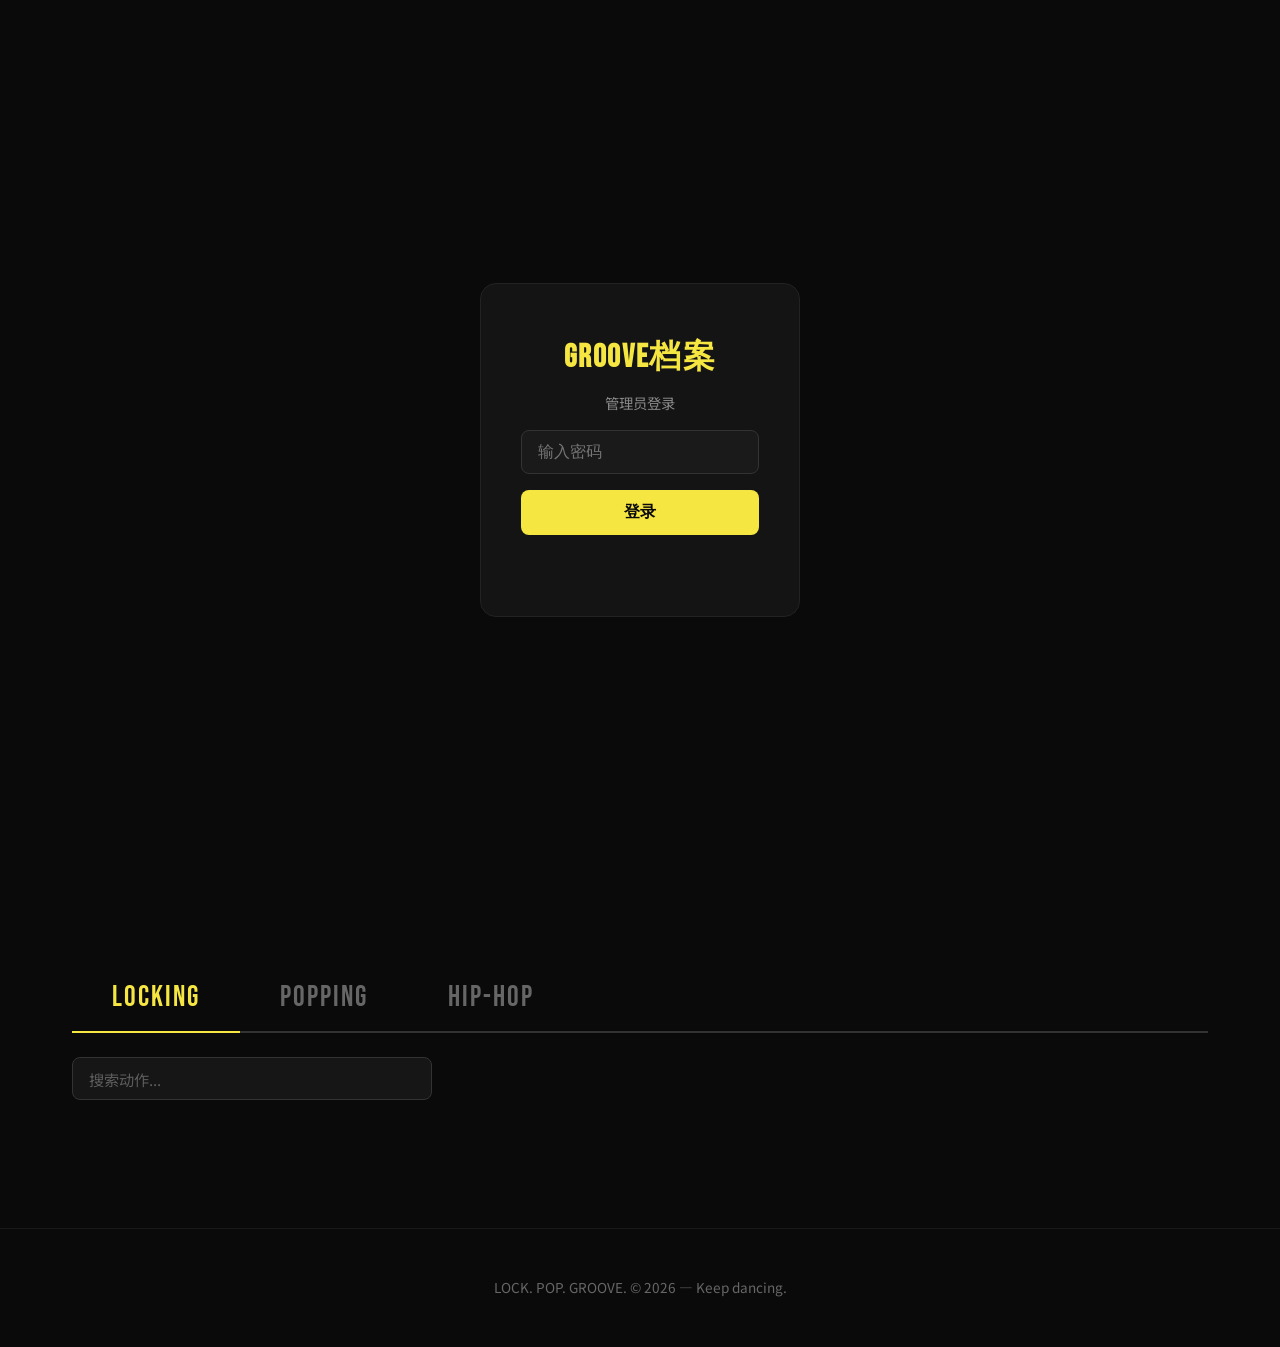
==== public/index.html @ 2952ce9f "'路径保护'" ====
<!DOCTYPE html>
<html lang="zh-CN">
<head>
  <meta charset="UTF-8">
  <meta name="viewport" content="width=device-width, initial-scale=1.0">
  <title>LOCK. POP. GROOVE. — 街舞技巧档案</title>
  <link rel="icon" type="image/svg+xml" href="data:image/svg+xml,%3Csvg xmlns='http://www.w3.org/2000/svg' viewBox='0 0 32 32'%3E%3Crect width='32' height='32' rx='6' fill='%230a0a0a'/%3E%3Ccircle cx='16' cy='7' r='3' fill='%23f5e642'/%3E%3Cline x1='16' y1='10' x2='16' y2='20' stroke='%23f5e642' stroke-width='2' stroke-linecap='round'/%3E%3Cline x1='16' y1='13' x2='22' y2='10' stroke='%23f5e642' stroke-width='2' stroke-linecap='round'/%3E%3Cline x1='16' y1='13' x2='9' y2='16' stroke='%23f5e642' stroke-width='2' stroke-linecap='round'/%3E%3Cline x1='16' y1='20' x2='12' y2='28' stroke='%23f5e642' stroke-width='2' stroke-linecap='round'/%3E%3Cline x1='16' y1='20' x2='22' y2='26' stroke='%23f5e642' stroke-width='2' stroke-linecap='round'/%3E%3C/svg%3E">
  <link rel="preconnect" href="https://fonts.googleapis.com">
  <link rel="preconnect" href="https://fonts.gstatic.com" crossorigin>
  <link href="https://fonts.googleapis.com/css2?family=Bebas+Neue&family=DM+Sans:wght@400;500;700&family=Noto+Sans+SC:wght@400;500;700&display=swap" rel="stylesheet">
  <link rel="stylesheet" href="style.css">
</head>
<body>
  <!-- Login Overlay -->
  <div class="login-overlay" id="loginOverlay">
    <div class="login-box">
      <h2 class="login-title">GROOVE档案</h2>
      <p class="login-subtitle">管理员登录</p>
      <input type="password" id="loginPassword" class="login-input" placeholder="输入密码" autocomplete="off">
      <button class="login-btn" id="loginBtn">登录</button>
      <p class="login-error" id="loginError"></p>
    </div>
  </div>

  <!-- Top Navigation -->
  <nav class="top-nav" id="topNav">
    <div class="nav-inner">
      <a href="#hero" class="nav-logo">GROOVE档案</a>
      <div class="nav-links">
        <a href="#styles" data-style="locking">Locking</a>
        <a href="#styles" data-style="popping">Popping</a>
        <a href="#styles" data-style="hiphop">Hip-Hop</a>
      </div>
      <div class="nav-actions">
        <label class="compact-toggle" title="极简模式">
          <input type="checkbox" id="compactMode">
          <span class="compact-toggle-label">极简</span>
        </label>
        <button class="nav-add-btn" id="addMoveBtn" title="添加动作">+</button>
        <button class="nav-api-btn" id="apiKeyBtn" title="API Key 管理">
        <svg viewBox="0 0 24 24" fill="none" stroke="currentColor" stroke-width="2" stroke-linecap="round" stroke-linejoin="round"><path d="M21 2l-2 2m-7.61 7.61a5.5 5.5 0 1 1-7.78 7.78 5.5 5.5 0 0 1 7.78-7.78zm0 0L15.5 7.5m0 0l3 3L22 7l-3-3m-3.5 3.5L19 4"/></svg>
      </button>
      </div>
    </div>
  </nav>

  <!-- Hero Section -->
  <section class="hero" id="hero">
    <div class="hero-content">
      <h1 class="hero-title">LOCK. POP. GROOVE.</h1>
      <p class="hero-subtitle">个人街舞技巧档案</p>
      <div class="hero-buttons">
        <button class="hero-btn" data-style="locking">LOCKING</button>
        <button class="hero-btn" data-style="popping">POPPING</button>
        <button class="hero-btn" data-style="hiphop">HIP-HOP</button>
      </div>
    </div>
  </section>

  <!-- Styles Section -->
  <section class="styles-section" id="styles">
    <div class="tabs">
      <button class="tab active" data-style="locking">Locking</button>
      <button class="tab" data-style="popping">Popping</button>
      <button class="tab" data-style="hiphop">Hip-Hop</button>
    </div>
    <div class="search-bar">
      <input type="text" id="moveSearch" placeholder="搜索动作..." autocomplete="off">
    </div>
    <div class="cards-container" id="cardsContainer"></div>
  </section>

  <footer class="footer">
    <p>LOCK. POP. GROOVE. &copy; 2026 — Keep dancing.</p>
  </footer>

  <!-- Edit Move Modal -->
  <div class="modal-overlay" id="editModal">
    <div class="modal">
      <div class="modal-header">
        <h2 class="modal-title">编辑动作</h2>
        <button class="modal-close" id="editModalClose">&times;</button>
      </div>
      <div class="modal-body">
        <div class="config-form">
          <label>动作名称<input type="text" id="editName" autocomplete="off"></label>
          <div class="field-with-ai">
            <label>描述<textarea id="editDesc" rows="3"></textarea></label>
            <button class="ai-field-btn" data-field="desc" title="AI 生成描述">AI</button>
          </div>
          <div class="field-with-ai">
            <label>练习建议（每行一条）<textarea id="editTips" rows="4"></textarea></label>
            <button class="ai-field-btn" data-field="tips" title="AI 生成建议">AI</button>
          </div>
          <div class="field-with-ai">
            <label>SVG 图示
              <div class="svg-edit-area">
                <textarea id="editSvg" rows="6" class="svg-code"></textarea>
                <div class="svg-preview" id="editSvgPreview"></div>
              </div>
            </label>
            <button class="ai-field-btn" data-field="svg" title="AI 生成 SVG">AI</button>
          </div>
        </div>
      </div>
      <div class="modal-footer">
        <button class="modal-btn" id="editSaveBtn">保存</button>
      </div>
    </div>
  </div>

  <!-- Add Move Modal -->
  <div class="modal-overlay" id="addMoveModal">
    <div class="modal">
      <div class="modal-header">
        <h2 class="modal-title">添加动作</h2>
        <button class="modal-close" id="addMoveModalClose">&times;</button>
      </div>
      <div class="modal-body">
        <div class="config-form">
          <label>动作英文名（每行一个，多行则批量导入）<textarea id="moveNameInput" rows="3" placeholder="如：Kick Ball Change&#10;Wrist Roll&#10;Skeeter Rabbit" autocomplete="off"></textarea></label>
          <label>舞种
            <select id="moveStyleSelect">
              <option value="locking">Locking</option>
              <option value="popping">Popping</option>
              <option value="hiphop">Hip-Hop</option>
            </select>
          </label>
        </div>
        <div class="modal-footer" id="generateActions">
          <button class="modal-btn" id="generateBtn">生成</button>
        </div>
        <div class="generate-loading" id="generateLoading" style="display:none">
          <div class="spinner"></div>
          <span>AI 生成中...</span>
        </div>
        <div class="preview-area" id="previewArea" style="display:none">
          <h3 class="preview-title">预览</h3>
          <div class="preview-card" id="previewCard"></div>
          <div class="modal-footer">
            <button class="modal-btn modal-btn-secondary" id="regenerateBtn">重新生成</button>
            <button class="modal-btn" id="confirmAddBtn">确认添加</button>
          </div>
        </div>
      </div>
    </div>
  </div>

  <!-- API Key Modal -->
  <div class="modal-overlay" id="apiModal">
    <div class="modal">
      <div class="modal-header">
        <h2 class="modal-title">API Key 管理</h2>
        <button class="modal-close" id="apiModalClose">&times;</button>
      </div>
      <div class="modal-body">
        <div class="config-selector">
          <select id="configSelect"></select>
          <button class="config-btn" id="configAdd" title="新增方案">+</button>
          <button class="config-btn config-btn-danger" id="configDelete" title="删除方案">&minus;</button>
        </div>
        <div class="config-form">
          <label>方案名称<input type="text" id="cfgName" placeholder="如：GLM 免费"></label>
          <label>API 地址<input type="text" id="cfgUrl" placeholder="https://api.openai.com/v1"></label>
          <label>API Key<input type="password" id="cfgKey" placeholder="sk-..."></label>
          <label>API 格式
            <select id="cfgFormat">
              <option value="openai">OpenAI 兼容</option>
              <option value="anthropic">Anthropic</option>
            </select>
          </label>
          <label>模型名称<input type="text" id="cfgModel" placeholder="gpt-4o / claude-sonnet-4-6"></label>
        </div>
      </div>
      <div class="modal-footer">
        <button class="modal-btn" id="configExport">导出</button>
        <button class="modal-btn" id="configImport">导入</button>
        <button class="modal-btn" id="configSave">保存</button>
      </div>
    </div>
  </div>

  <script src="app.js"></script>
</body>
</html>
---- public/style.css ----
/* === Reset & Base === */
*, *::before, *::after {
  margin: 0;
  padding: 0;
  box-sizing: border-box;
}

:root {
  --bg: #0a0a0a;
  --accent: #f5e642;
  --white: #f0f0f0;
  --gray: #333;
  --font-title: 'Bebas Neue', cursive;
  --font-body: 'Noto Sans SC', 'DM Sans', sans-serif;
}

html {
  scroll-behavior: smooth;
}

body {
  background-color: var(--bg);
  color: var(--white);
  font-family: var(--font-body);
  line-height: 1.6;
  overflow-x: hidden;
}

/* Grain texture overlay */
body::before {
  content: '';
  position: fixed;
  top: 0;
  left: 0;
  width: 100%;
  height: 100%;
  pointer-events: none;
  z-index: 9999;
  opacity: 0.04;
  background-image: url("data:image/svg+xml,%3Csvg viewBox='0 0 256 256' xmlns='http://www.w3.org/2000/svg'%3E%3Cfilter id='noise'%3E%3CfeTurbulence type='fractalNoise' baseFrequency='0.85' numOctaves='4' stitchTiles='stitch'/%3E%3C/filter%3E%3Crect width='100%25' height='100%25' filter='url(%23noise)'/%3E%3C/svg%3E");
}

/* === Navigation === */
.top-nav {
  position: fixed;
  top: 0;
  left: 0;
  width: 100%;
  z-index: 1000;
  padding: 1rem 2rem;
  transition: background 0.3s ease;
}

.top-nav.scrolled {
  background: rgba(10, 10, 10, 0.85);
  backdrop-filter: blur(10px);
}

.nav-inner {
  max-width: 1200px;
  margin: 0 auto;
  display: flex;
  justify-content: space-between;
  align-items: center;
}

.nav-logo {
  font-family: var(--font-title);
  font-size: 1.5rem;
  color: var(--accent);
  text-decoration: none;
  letter-spacing: 2px;
}

.nav-links {
  display: flex;
  gap: 2rem;
}

.nav-links a {
  color: var(--white);
  text-decoration: none;
  font-size: 0.9rem;
  font-weight: 500;
  text-transform: uppercase;
  letter-spacing: 1px;
  transition: color 0.2s;
}

.nav-links a:hover {
  color: var(--accent);
}

/* === Hero === */
.hero {
  min-height: 100vh;
  display: flex;
  align-items: center;
  justify-content: center;
  text-align: center;
  padding: 2rem;
}

.hero-content {
  max-width: 800px;
}

.hero-title {
  font-family: var(--font-title);
  font-size: clamp(3rem, 12vw, 8rem);
  color: var(--accent);
  letter-spacing: 4px;
  line-height: 1;
  margin-bottom: 1rem;
}

.hero-subtitle {
  font-size: 1.2rem;
  color: var(--white);
  opacity: 0.7;
  margin-bottom: 3rem;
  letter-spacing: 2px;
}

.hero-buttons {
  display: flex;
  gap: 1rem;
  justify-content: center;
  flex-wrap: wrap;
}

.hero-btn {
  font-family: var(--font-title);
  font-size: 1.3rem;
  padding: 0.8rem 2.5rem;
  background: transparent;
  border: 2px solid var(--accent);
  color: var(--accent);
  cursor: pointer;
  letter-spacing: 3px;
  transition: all 0.3s ease;
}

.hero-btn:hover {
  background: var(--accent);
  color: var(--bg);
  transform: translateY(-2px);
}

/* === Styles Section === */
.styles-section {
  max-width: 1200px;
  margin: 0 auto;
  padding: 4rem 2rem 6rem;
}

/* Tabs */
.tabs {
  display: flex;
  gap: 0;
  margin-bottom: 1.5rem;
  border-bottom: 2px solid var(--gray);
}

.search-bar {
  margin-bottom: 2rem;
}

.search-bar input {
  width: 100%;
  max-width: 360px;
  padding: 0.6rem 1rem;
  border-radius: 8px;
  border: 1px solid var(--gray);
  background: rgba(255, 255, 255, 0.05);
  color: var(--white);
  font-size: 0.95rem;
  font-family: var(--font-body);
  outline: none;
  transition: border-color 0.2s;
}

.search-bar input:focus {
  border-color: var(--accent);
}

.search-bar input::placeholder {
  color: rgba(255, 255, 255, 0.3);
}

.tab {
  font-family: var(--font-title);
  font-size: 1.8rem;
  padding: 1rem 2.5rem;
  background: none;
  border: none;
  color: var(--white);
  opacity: 0.4;
  cursor: pointer;
  letter-spacing: 2px;
  position: relative;
  transition: opacity 0.3s;
}

.tab:hover {
  opacity: 0.7;
}

.tab.active {
  opacity: 1;
  color: var(--accent);
}

.tab.active::after {
  content: '';
  position: absolute;
  bottom: -2px;
  left: 0;
  width: 100%;
  height: 2px;
  background: var(--accent);
}

/* Card Actions */
.card-actions {
  position: absolute;
  top: 0.8rem;
  right: 0.8rem;
  display: flex;
  gap: 0.3rem;
  opacity: 0;
  transition: opacity 0.2s;
}

.card:hover .card-actions {
  opacity: 1;
}

.card-action-btn {
  background: rgba(255, 255, 255, 0.05);
  border: 1px solid rgba(255, 255, 255, 0.15);
  border-radius: 4px;
  color: var(--white);
  width: 26px;
  height: 26px;
  font-size: 0.85rem;
  cursor: pointer;
  display: flex;
  align-items: center;
  justify-content: center;
  transition: background 0.2s, border-color 0.2s;
}

.card-action-btn:hover {
  background: rgba(255, 255, 255, 0.1);
  border-color: rgba(255, 255, 255, 0.3);
}

.card-action-btn:disabled {
  opacity: 0.2;
  cursor: not-allowed;
}

.card-delete-btn:hover {
  border-color: rgba(245, 107, 107, 0.5);
  color: #f56b6b;
}

/* Cards */
.cards-container {
  display: grid;
  grid-template-columns: repeat(auto-fill, minmax(320px, 1fr));
  gap: 1.5rem;
}

.card {
  position: relative;
  background: rgba(255, 255, 255, 0.03);
  border: 1px solid rgba(255, 255, 255, 0.08);
  border-radius: 12px;
  padding: 1.5rem;
  cursor: pointer;
  transition: transform 0.3s ease, box-shadow 0.3s ease, border-color 0.3s ease;
  opacity: 0;
  animation: fadeInUp 0.4s ease forwards;
}

.card:hover {
  transform: translateY(-4px);
  border-color: rgba(245, 230, 66, 0.3);
  box-shadow: 0 8px 30px rgba(245, 230, 66, 0.05);
}

.card-header {
  display: flex;
  align-items: flex-start;
  gap: 1rem;
  margin-bottom: 0.8rem;
}

.card-svg {
  flex-shrink: 0;
  width: 120px;
  height: 140px;
}

.card-svg svg {
  width: 100%;
  height: 100%;
}

.card-info {
  flex: 1;
}

.card-name {
  font-family: var(--font-title);
  font-size: 1.6rem;
  color: var(--accent);
  letter-spacing: 1px;
}

.card-name-zh {
  font-size: 0.85rem;
  color: var(--white);
  opacity: 0.6;
  margin-bottom: 0.5rem;
}

.card-level {
  display: inline-block;
  font-size: 0.7rem;
  padding: 0.2rem 0.6rem;
  border-radius: 20px;
  background: rgba(245, 230, 66, 0.15);
  color: var(--accent);
  font-weight: 700;
  text-transform: uppercase;
  letter-spacing: 1px;
}

.card-desc {
  font-size: 0.9rem;
  color: var(--white);
  opacity: 0.7;
  margin-top: 0.8rem;
  line-height: 1.5;
}

/* Expandable tips */
.card-details {
  max-height: 0;
  overflow: hidden;
  transition: max-height 0.4s ease, opacity 0.3s ease;
  opacity: 0;
}

.card.expanded .card-details {
  max-height: 400px;
  opacity: 1;
  margin-top: 1rem;
}

.card-tips {
  list-style: none;
  padding: 0;
}

.card-tips li {
  font-size: 0.85rem;
  color: var(--white);
  opacity: 0.8;
  padding: 0.4rem 0;
  padding-left: 1.2rem;
  position: relative;
}

.card-tips li::before {
  content: '▸';
  position: absolute;
  left: 0;
  color: var(--accent);
}

.card-bili {
  display: inline-flex;
  align-items: center;
  gap: 0.5rem;
  margin-top: 1rem;
  padding: 0.5rem 1rem;
  background: rgba(245, 230, 66, 0.1);
  border: 1px solid rgba(245, 230, 66, 0.3);
  border-radius: 6px;
  color: var(--accent);
  font-size: 0.8rem;
  font-weight: 700;
  text-decoration: none;
  letter-spacing: 1px;
  transition: background 0.2s;
}

.card-bili:hover {
  background: rgba(245, 230, 66, 0.2);
}

.card-bili svg {
  width: 16px;
  height: 16px;
}

/* Animations */
@keyframes fadeInUp {
  from {
    opacity: 0;
    transform: translateY(20px);
  }
  to {
    opacity: 1;
    transform: translateY(0);
  }
}

.card:nth-child(1) { animation-delay: 0.05s; }
.card:nth-child(2) { animation-delay: 0.1s; }
.card:nth-child(3) { animation-delay: 0.15s; }
.card:nth-child(4) { animation-delay: 0.2s; }
.card:nth-child(5) { animation-delay: 0.25s; }
.card:nth-child(6) { animation-delay: 0.3s; }
.card:nth-child(7) { animation-delay: 0.35s; }
.card:nth-child(8) { animation-delay: 0.4s; }

/* Compact Mode */
.cards-container.compact {
  grid-template-columns: repeat(auto-fill, minmax(200px, 1fr));
  gap: 0.8rem;
}

.compact .card {
  padding: 0.8rem 1rem;
}

.compact .card .card-header {
  margin-bottom: 0;
}

.compact .card .card-svg,
.compact .card .card-desc,
.compact .card .card-details {
  display: none;
}

.compact .card .card-actions {
  top: 0.4rem;
  right: 0.4rem;
}

.compact .card.expanded .card-svg,
.compact .card.expanded .card-desc {
  display: block;
}

.compact .card.expanded .card-details {
  display: block;
  max-height: 400px;
  opacity: 1;
  margin-top: 1rem;
}

/* Footer */
.footer {
  text-align: center;
  padding: 3rem 2rem;
  border-top: 1px solid var(--gray);
  color: var(--white);
  opacity: 0.4;
  font-size: 0.85rem;
}

/* === Nav Actions === */
.nav-actions {
  display: flex;
  gap: 0.5rem;
  align-items: center;
}

.compact-toggle {
  display: flex;
  align-items: center;
  gap: 0.3rem;
  cursor: pointer;
  user-select: none;
}

.compact-toggle input {
  accent-color: var(--accent);
  width: 14px;
  height: 14px;
  cursor: pointer;
}

.compact-toggle-label {
  font-size: 0.75rem;
  color: var(--white);
  opacity: 0.6;
}

.nav-add-btn {
  background: none;
  border: 1px solid rgba(245, 230, 66, 0.4);
  border-radius: 6px;
  color: var(--accent);
  cursor: pointer;
  padding: 0.4rem 0.7rem;
  font-size: 1.2rem;
  font-weight: 700;
  line-height: 1;
  display: flex;
  align-items: center;
  justify-content: center;
  transition: background 0.2s, border-color 0.2s;
}

.nav-add-btn:hover {
  background: rgba(245, 230, 66, 0.1);
  border-color: var(--accent);
}

/* === API Key Button === */
.nav-api-btn {
  background: none;
  border: 1px solid rgba(245, 230, 66, 0.4);
  border-radius: 6px;
  color: var(--accent);
  cursor: pointer;
  padding: 0.4rem 0.6rem;
  display: flex;
  align-items: center;
  transition: background 0.2s, border-color 0.2s;
}

.nav-api-btn svg {
  width: 18px;
  height: 18px;
}

.nav-api-btn:hover {
  background: rgba(245, 230, 66, 0.1);
  border-color: var(--accent);
}

/* === Modal === */
.modal-overlay {
  display: none;
  position: fixed;
  inset: 0;
  z-index: 2000;
  background: rgba(0, 0, 0, 0.7);
  backdrop-filter: blur(4px);
  align-items: center;
  justify-content: center;
}

.modal-overlay.active {
  display: flex;
}

.modal {
  background: #151515;
  border: 1px solid rgba(255, 255, 255, 0.1);
  border-radius: 16px;
  width: 90%;
  max-width: 480px;
  max-height: 90vh;
  overflow-y: auto;
  padding: 2rem;
}

.modal-header {
  display: flex;
  justify-content: space-between;
  align-items: center;
  margin-bottom: 1.5rem;
}

.modal-title {
  font-family: var(--font-body);
  font-size: 1.3rem;
  font-weight: 700;
  color: var(--accent);
  letter-spacing: 0.5px;
}

.modal-close {
  background: none;
  border: none;
  color: var(--white);
  font-size: 1.8rem;
  cursor: pointer;
  opacity: 0.5;
  transition: opacity 0.2s;
  line-height: 1;
}

.modal-close:hover {
  opacity: 1;
}

.config-selector {
  display: flex;
  gap: 0.5rem;
  margin-bottom: 1.5rem;
}

.config-selector select {
  flex: 1;
  background: var(--bg);
  border: 1px solid var(--gray);
  border-radius: 6px;
  color: var(--white);
  padding: 0.5rem 0.8rem;
  font-size: 0.9rem;
  font-family: var(--font-body);
}

.config-btn {
  background: rgba(245, 230, 66, 0.1);
  border: 1px solid rgba(245, 230, 66, 0.3);
  border-radius: 6px;
  color: var(--accent);
  font-size: 1.2rem;
  width: 36px;
  cursor: pointer;
  transition: background 0.2s;
}

.config-btn:hover {
  background: rgba(245, 230, 66, 0.2);
}

.config-btn-danger {
  color: #f56b6b;
  border-color: rgba(245, 107, 107, 0.3);
  background: rgba(245, 107, 107, 0.1);
}

.config-btn-danger:hover {
  background: rgba(245, 107, 107, 0.2);
}

.config-form {
  display: flex;
  flex-direction: column;
  gap: 1rem;
}

.config-form label {
  display: flex;
  flex-direction: column;
  gap: 0.3rem;
  font-size: 0.8rem;
  color: var(--white);
  opacity: 0.7;
  letter-spacing: 0.5px;
}

.field-with-ai {
  display: flex;
  gap: 0.5rem;
  align-items: flex-start;
}

.field-with-ai > label {
  flex: 1;
}

.ai-field-btn {
  flex-shrink: 0;
  margin-top: 1.4rem;
  background: rgba(245, 230, 66, 0.1);
  border: 1px solid rgba(245, 230, 66, 0.3);
  border-radius: 4px;
  color: var(--accent);
  font-size: 0.7rem;
  font-weight: 700;
  padding: 0.4rem 0.5rem;
  cursor: pointer;
  letter-spacing: 0.5px;
  transition: background 0.2s;
}

.ai-field-btn:hover {
  background: rgba(245, 230, 66, 0.2);
}

.ai-field-btn:disabled {
  opacity: 0.5;
  cursor: not-allowed;
}

.svg-edit-area {
  display: flex;
  gap: 1rem;
  align-items: flex-start;
}

.svg-edit-area .svg-code {
  flex: 1;
  font-family: monospace;
  font-size: 0.8rem;
  min-height: 120px;
}

.svg-preview {
  flex-shrink: 0;
  width: 120px;
  height: 140px;
  background: rgba(255, 255, 255, 0.03);
  border: 1px solid var(--gray);
  border-radius: 6px;
  display: flex;
  align-items: center;
  justify-content: center;
}

.svg-preview svg {
  width: 100%;
  height: 100%;
}

.config-form textarea {
  background: var(--bg);
  border: 1px solid var(--gray);
  border-radius: 6px;
  color: var(--white);
  padding: 0.6rem 0.8rem;
  font-size: 0.9rem;
  font-family: var(--font-body);
  resize: vertical;
  transition: border-color 0.2s;
}

.config-form textarea:focus {
  outline: none;
  border-color: var(--accent);
}

.config-form input,
.config-form select {
  background: var(--bg);
  border: 1px solid var(--gray);
  border-radius: 6px;
  color: var(--white);
  padding: 0.6rem 0.8rem;
  font-size: 0.9rem;
  font-family: var(--font-body);
  transition: border-color 0.2s;
}

.config-form input:focus,
.config-form select:focus {
  outline: none;
  border-color: var(--accent);
}

.modal-footer {
  margin-top: 1.5rem;
  display: flex;
  justify-content: flex-end;
}

.modal-btn {
  font-family: var(--font-body);
  font-size: 1.1rem;
  font-weight: 500;
  padding: 0.6rem 2rem;
  background: var(--accent);
  color: var(--bg);
  border: none;
  border-radius: 6px;
  cursor: pointer;
  letter-spacing: 0.5px;
  transition: opacity 0.2s;
}

.modal-btn:hover {
  opacity: 0.85;
}

.modal-btn-secondary {
  background: transparent;
  border: 1px solid var(--accent);
  color: var(--accent);
}

.modal-btn-secondary:hover {
  background: rgba(245, 230, 66, 0.1);
  opacity: 1;
}

.modal-footer {
  gap: 0.8rem;
}

/* === Generate Loading === */
.generate-loading {
  display: flex;
  align-items: center;
  justify-content: center;
  gap: 0.8rem;
  padding: 2rem 0;
  color: var(--white);
  opacity: 0.7;
  font-size: 0.9rem;
}

.spinner {
  width: 20px;
  height: 20px;
  border: 2px solid var(--gray);
  border-top-color: var(--accent);
  border-radius: 50%;
  animation: spin 0.8s linear infinite;
}

@keyframes spin {
  to { transform: rotate(360deg); }
}

/* === Preview Area === */
.preview-area {
  margin-top: 1.5rem;
  padding-top: 1.5rem;
  border-top: 1px solid var(--gray);
}

.preview-title {
  font-family: var(--font-body);
  font-size: 1.1rem;
  font-weight: 700;
  color: var(--accent);
  margin-bottom: 1rem;
}

.preview-card {
  background: rgba(255, 255, 255, 0.03);
  border: 1px solid rgba(255, 255, 255, 0.08);
  border-radius: 12px;
  padding: 1.5rem;
  margin-bottom: 1rem;
}

.preview-card .card-svg {
  width: 120px;
  height: 140px;
  margin: 0 auto 1rem;
}

.preview-card .card-svg svg {
  width: 100%;
  height: 100%;
}

.preview-card .card-name {
  font-family: var(--font-title);
  font-size: 1.4rem;
  color: var(--accent);
  text-align: center;
  margin-bottom: 0.5rem;
}

.preview-card .card-desc {
  font-size: 0.9rem;
  color: var(--white);
  opacity: 0.7;
  margin-bottom: 1rem;
  line-height: 1.5;
}

.preview-card .card-tips {
  list-style: none;
  padding: 0;
}

.preview-card .card-tips li {
  font-size: 0.85rem;
  color: var(--white);
  opacity: 0.8;
  padding: 0.3rem 0 0.3rem 1.2rem;
  position: relative;
}

.preview-card .card-tips li::before {
  content: '▸';
  position: absolute;
  left: 0;
  color: var(--accent);
}

/* === Responsive === */
@media (max-width: 768px) {
  .nav-links {
    gap: 1rem;
  }

  .nav-links a {
    font-size: 0.75rem;
  }

  .tab {
    font-size: 1.3rem;
    padding: 0.8rem 1.2rem;
  }

  .cards-container {
    grid-template-columns: 1fr;
  }

  .card-header {
    flex-direction: column;
    align-items: center;
    text-align: center;
  }

  .hero-title {
    font-size: clamp(2.5rem, 10vw, 5rem);
  }
}

/* Login Overlay */
.login-overlay {
  position: fixed;
  inset: 0;
  z-index: 10000;
  display: flex;
  align-items: center;
  justify-content: center;
  background: #0a0a0a;
}

.login-box {
  display: flex;
  flex-direction: column;
  align-items: center;
  gap: 1rem;
  padding: 3rem 2.5rem;
  border-radius: 1rem;
  background: #141414;
  border: 1px solid #222;
  min-width: 320px;
}

.login-title {
  font-family: 'Bebas Neue', sans-serif;
  font-size: 2rem;
  color: #f5e642;
  letter-spacing: 0.05em;
}

.login-subtitle {
  color: #888;
  font-size: 0.9rem;
  margin-top: -0.5rem;
}

.login-input {
  width: 100%;
  padding: 0.75rem 1rem;
  border-radius: 0.5rem;
  border: 1px solid #333;
  background: #1a1a1a;
  color: #fff;
  font-size: 1rem;
  outline: none;
  transition: border-color 0.2s;
}

.login-input:focus {
  border-color: #f5e642;
}

.login-btn {
  width: 100%;
  padding: 0.75rem;
  border-radius: 0.5rem;
  border: none;
  background: #f5e642;
  color: #0a0a0a;
  font-weight: 700;
  font-size: 1rem;
  cursor: pointer;
  transition: opacity 0.2s;
}

.login-btn:hover {
  opacity: 0.85;
}

.login-error {
  color: #ff4444;
  font-size: 0.85rem;
  min-height: 1.2em;
}
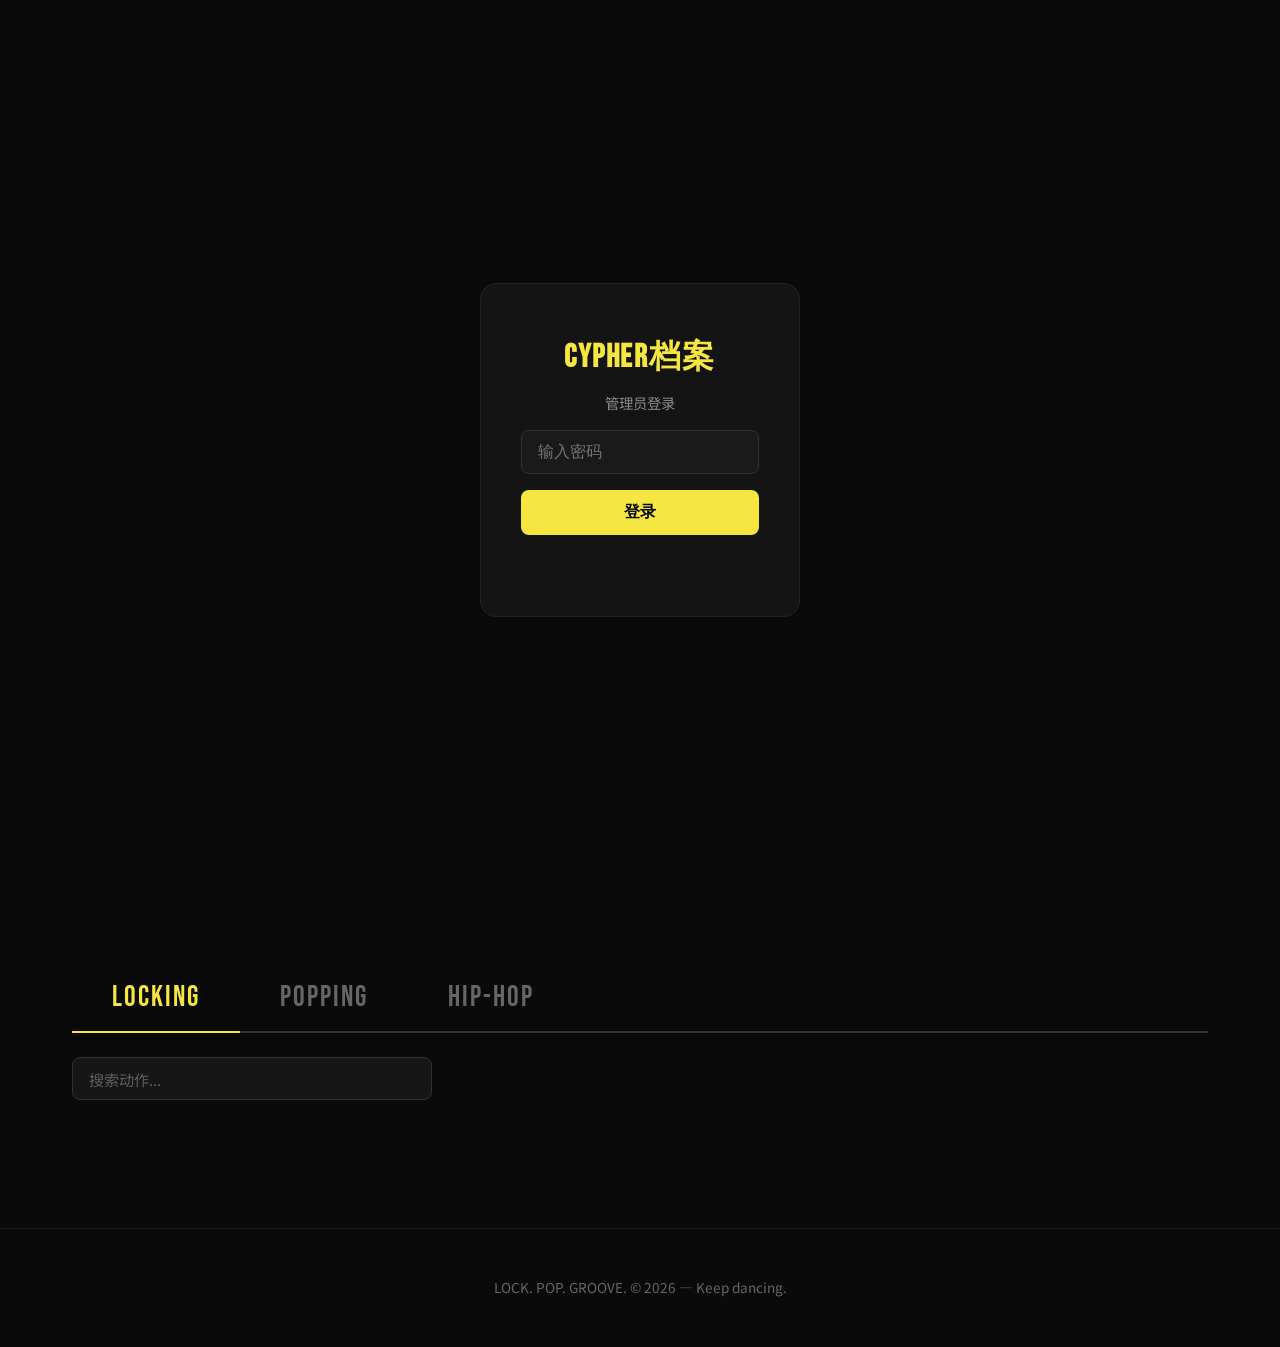
==== commit 8c5cf56e: "'test'" ====
--- a/public/index.html
+++ b/public/index.html
@@ -14,7 +14,7 @@
   <!-- Login Overlay -->
   <div class="login-overlay" id="loginOverlay">
     <div class="login-box">
-      <h2 class="login-title">GROOVE档案</h2>
+      <h2 class="login-title">CYPHER档案</h2>
       <p class="login-subtitle">管理员登录</p>
       <input type="password" id="loginPassword" class="login-input" placeholder="输入密码" autocomplete="off">
       <button class="login-btn" id="loginBtn">登录</button>
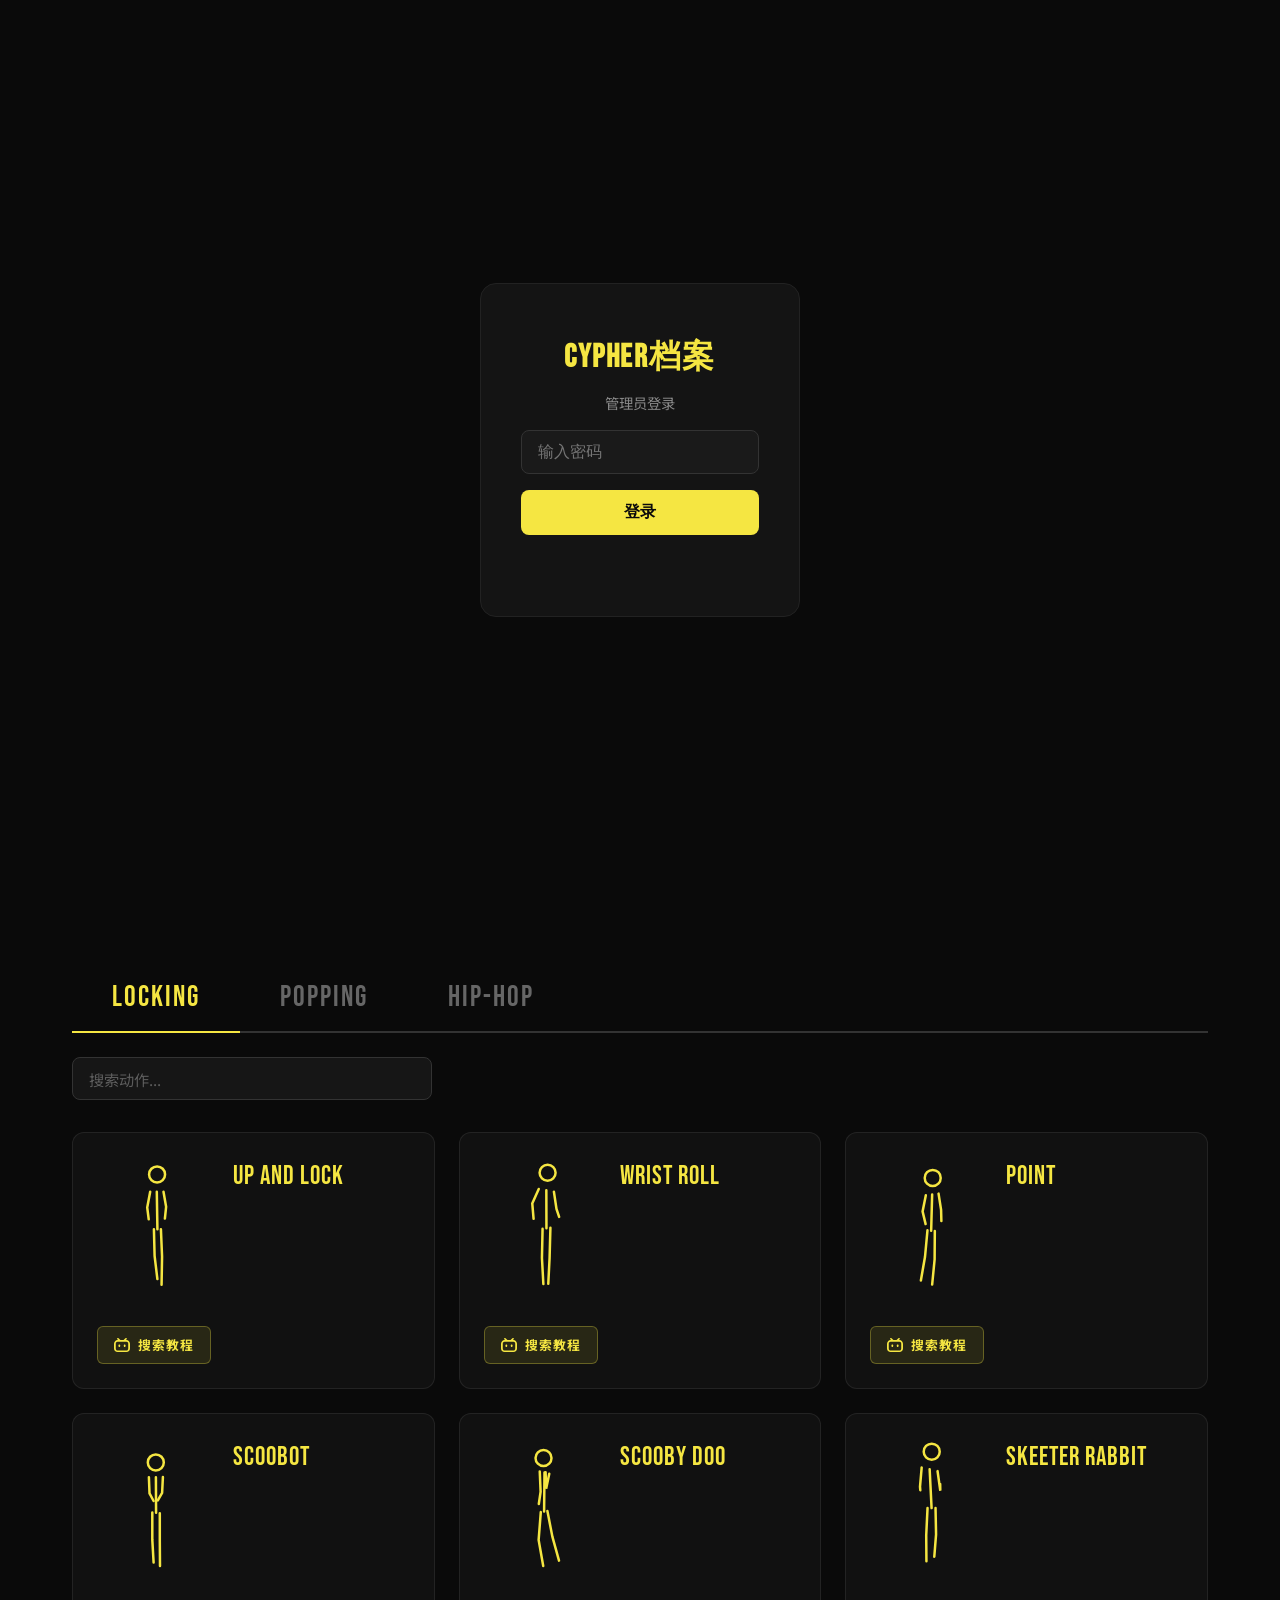
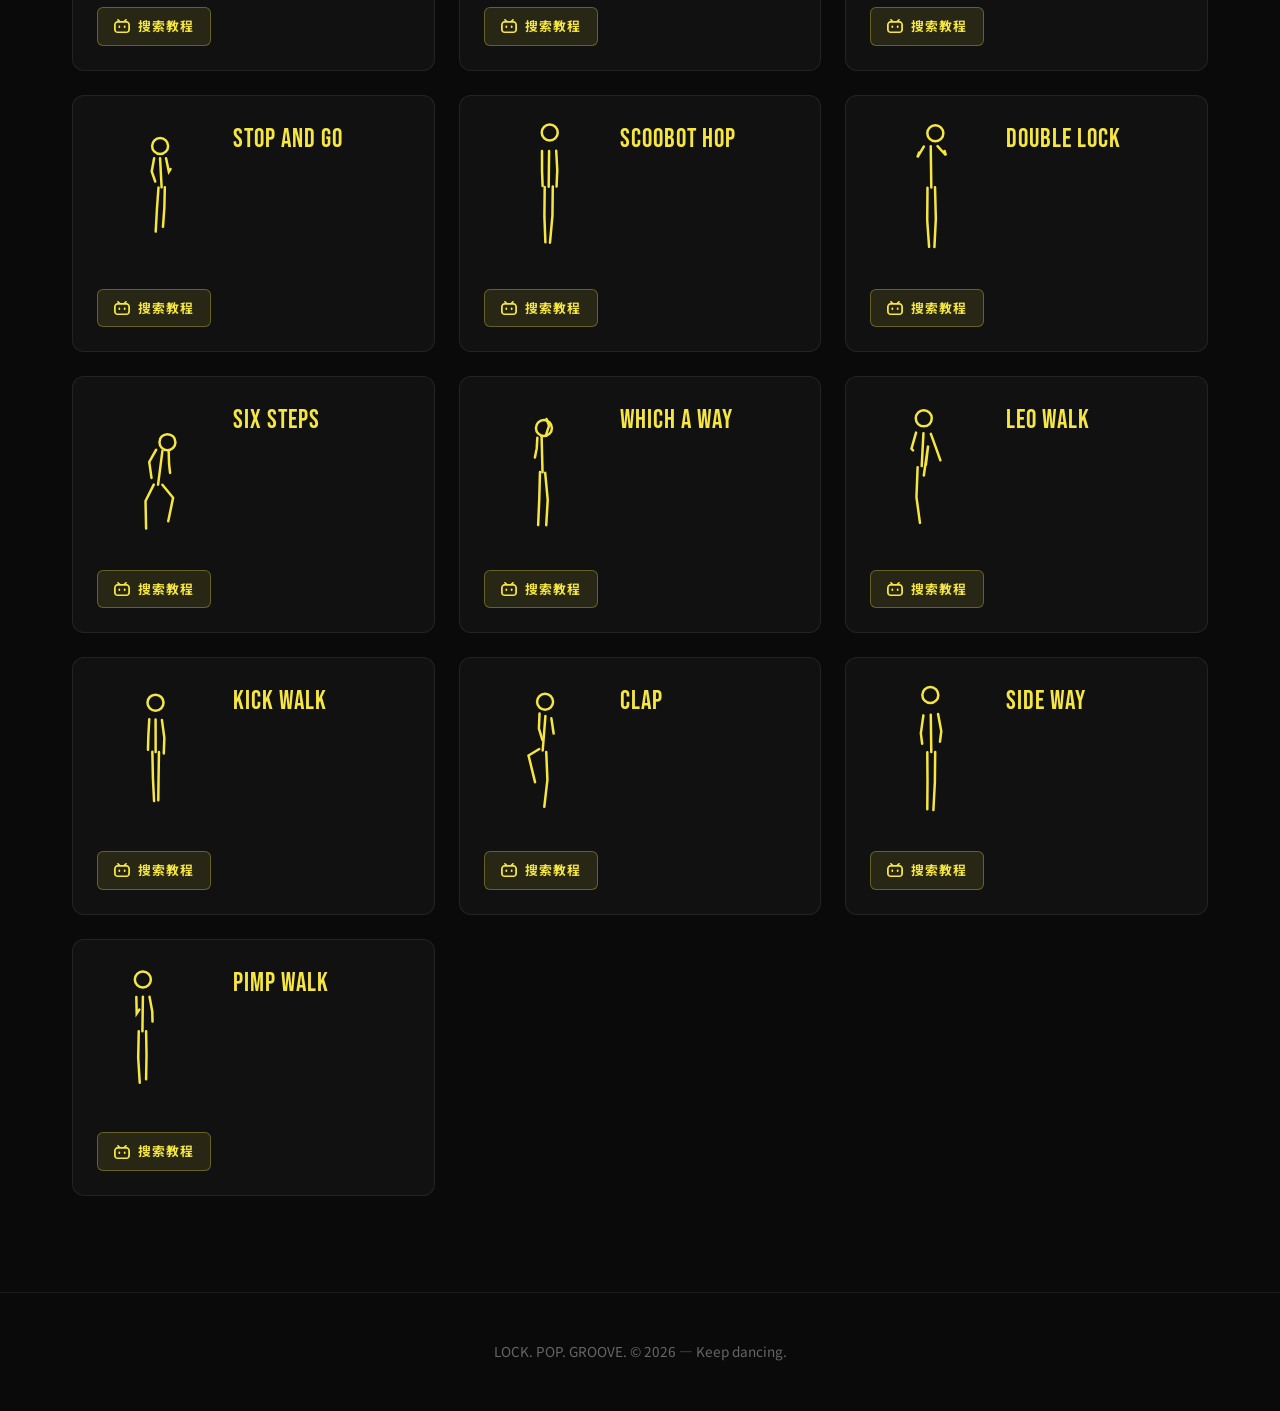
==== commit af7a690d: "2026-05-29 23:11:47" ====
--- a/public/index.html
+++ b/public/index.html
@@ -5,10 +5,15 @@
   <meta name="viewport" content="width=device-width, initial-scale=1.0">
   <title>LOCK. POP. GROOVE. — 街舞技巧档案</title>
   <link rel="icon" type="image/svg+xml" href="data:image/svg+xml,%3Csvg xmlns='http://www.w3.org/2000/svg' viewBox='0 0 32 32'%3E%3Crect width='32' height='32' rx='6' fill='%230a0a0a'/%3E%3Ccircle cx='16' cy='7' r='3' fill='%23f5e642'/%3E%3Cline x1='16' y1='10' x2='16' y2='20' stroke='%23f5e642' stroke-width='2' stroke-linecap='round'/%3E%3Cline x1='16' y1='13' x2='22' y2='10' stroke='%23f5e642' stroke-width='2' stroke-linecap='round'/%3E%3Cline x1='16' y1='13' x2='9' y2='16' stroke='%23f5e642' stroke-width='2' stroke-linecap='round'/%3E%3Cline x1='16' y1='20' x2='12' y2='28' stroke='%23f5e642' stroke-width='2' stroke-linecap='round'/%3E%3Cline x1='16' y1='20' x2='22' y2='26' stroke='%23f5e642' stroke-width='2' stroke-linecap='round'/%3E%3C/svg%3E">
-  <link rel="preconnect" href="https://fonts.googleapis.com">
-  <link rel="preconnect" href="https://fonts.gstatic.com" crossorigin>
-  <link href="https://fonts.googleapis.com/css2?family=Bebas+Neue&family=DM+Sans:wght@400;500;700&family=Noto+Sans+SC:wght@400;500;700&display=swap" rel="stylesheet">
+  <link rel="stylesheet" href="fonts.css">
   <link rel="stylesheet" href="style.css">
+  <style>body{opacity:0;transition:opacity .3s}body.fonts-ready{opacity:1}</style>
+  <script>
+  Promise.race([
+    document.fonts.ready,
+    new Promise(r => setTimeout(r, 2000))
+  ]).then(() => document.body.classList.add('fonts-ready'));
+  </script>
 </head>
 <body>
   <!-- Login Overlay -->
@@ -25,17 +30,14 @@
   <!-- Top Navigation -->
   <nav class="top-nav" id="topNav">
     <div class="nav-inner">
-      <a href="#hero" class="nav-logo">GROOVE档案</a>
+      <a href="#hero" class="nav-logo">CYPHER档案</a>
       <div class="nav-links">
         <a href="#styles" data-style="locking">Locking</a>
         <a href="#styles" data-style="popping">Popping</a>
         <a href="#styles" data-style="hiphop">Hip-Hop</a>
       </div>
       <div class="nav-actions">
-        <label class="compact-toggle" title="极简模式">
-          <input type="checkbox" id="compactMode">
-          <span class="compact-toggle-label">极简</span>
-        </label>
+        <button class="nav-compact-btn" id="compactMode">开启极简</button>
         <button class="nav-add-btn" id="addMoveBtn" title="添加动作">+</button>
         <button class="nav-api-btn" id="apiKeyBtn" title="API Key 管理">
         <svg viewBox="0 0 24 24" fill="none" stroke="currentColor" stroke-width="2" stroke-linecap="round" stroke-linejoin="round"><path d="M21 2l-2 2m-7.61 7.61a5.5 5.5 0 1 1-7.78 7.78 5.5 5.5 0 0 1 7.78-7.78zm0 0L15.5 7.5m0 0l3 3L22 7l-3-3m-3.5 3.5L19 4"/></svg>
@@ -100,6 +102,11 @@
               </div>
             </label>
             <button class="ai-field-btn" data-field="svg" title="AI 生成 SVG">AI</button>
+          </div>
+          <div id="svgPicker" class="svg-picker" style="display:none">
+            <div class="svg-picker-title">选择一个 SVG（点击选用）</div>
+            <div class="svg-picker-grid" id="svgPickerGrid"></div>
+            <button class="svg-picker-close" id="svgPickerClose">取消</button>
           </div>
         </div>
       </div>
--- a/public/fonts.css
+++ b/public/fonts.css
@@ -0,0 +1,2508 @@
+/* latin-ext */
+@font-face {
+  font-family: 'Bebas Neue';
+  font-style: normal;
+  font-weight: 400;
+  font-display: swap;
+  src: url(fonts/9e02b6f3096a.woff2) format('woff2');
+  unicode-range: U+0100-02BA, U+02BD-02C5, U+02C7-02CC, U+02CE-02D7, U+02DD-02FF, U+0304, U+0308, U+0329, U+1D00-1DBF, U+1E00-1E9F, U+1EF2-1EFF, U+2020, U+20A0-20AB, U+20AD-20C0, U+2113, U+2C60-2C7F, U+A720-A7FF;
+}
+/* latin */
+@font-face {
+  font-family: 'Bebas Neue';
+  font-style: normal;
+  font-weight: 400;
+  font-display: swap;
+  src: url(fonts/e81257e98972.woff2) format('woff2');
+  unicode-range: U+0000-00FF, U+0131, U+0152-0153, U+02BB-02BC, U+02C6, U+02DA, U+02DC, U+0304, U+0308, U+0329, U+2000-206F, U+20AC, U+2122, U+2191, U+2193, U+2212, U+2215, U+FEFF, U+FFFD;
+}
+/* latin-ext */
+@font-face {
+  font-family: 'DM Sans';
+  font-style: normal;
+  font-weight: 400;
+  font-display: swap;
+  src: url(fonts/b38d5bb13528.woff2) format('woff2');
+  unicode-range: U+0100-02BA, U+02BD-02C5, U+02C7-02CC, U+02CE-02D7, U+02DD-02FF, U+0304, U+0308, U+0329, U+1D00-1DBF, U+1E00-1E9F, U+1EF2-1EFF, U+2020, U+20A0-20AB, U+20AD-20C0, U+2113, U+2C60-2C7F, U+A720-A7FF;
+}
+/* latin */
+@font-face {
+  font-family: 'DM Sans';
+  font-style: normal;
+  font-weight: 400;
+  font-display: swap;
+  src: url(fonts/ed656a5d8379.woff2) format('woff2');
+  unicode-range: U+0000-00FF, U+0131, U+0152-0153, U+02BB-02BC, U+02C6, U+02DA, U+02DC, U+0304, U+0308, U+0329, U+2000-206F, U+20AC, U+2122, U+2191, U+2193, U+2212, U+2215, U+FEFF, U+FFFD;
+}
+/* latin-ext */
+@font-face {
+  font-family: 'DM Sans';
+  font-style: normal;
+  font-weight: 500;
+  font-display: swap;
+  src: url(fonts/b38d5bb13528.woff2) format('woff2');
+  unicode-range: U+0100-02BA, U+02BD-02C5, U+02C7-02CC, U+02CE-02D7, U+02DD-02FF, U+0304, U+0308, U+0329, U+1D00-1DBF, U+1E00-1E9F, U+1EF2-1EFF, U+2020, U+20A0-20AB, U+20AD-20C0, U+2113, U+2C60-2C7F, U+A720-A7FF;
+}
+/* latin */
+@font-face {
+  font-family: 'DM Sans';
+  font-style: normal;
+  font-weight: 500;
+  font-display: swap;
+  src: url(fonts/ed656a5d8379.woff2) format('woff2');
+  unicode-range: U+0000-00FF, U+0131, U+0152-0153, U+02BB-02BC, U+02C6, U+02DA, U+02DC, U+0304, U+0308, U+0329, U+2000-206F, U+20AC, U+2122, U+2191, U+2193, U+2212, U+2215, U+FEFF, U+FFFD;
+}
+/* latin-ext */
+@font-face {
+  font-family: 'DM Sans';
+  font-style: normal;
+  font-weight: 700;
+  font-display: swap;
+  src: url(fonts/b38d5bb13528.woff2) format('woff2');
+  unicode-range: U+0100-02BA, U+02BD-02C5, U+02C7-02CC, U+02CE-02D7, U+02DD-02FF, U+0304, U+0308, U+0329, U+1D00-1DBF, U+1E00-1E9F, U+1EF2-1EFF, U+2020, U+20A0-20AB, U+20AD-20C0, U+2113, U+2C60-2C7F, U+A720-A7FF;
+}
+/* latin */
+@font-face {
+  font-family: 'DM Sans';
+  font-style: normal;
+  font-weight: 700;
+  font-display: swap;
+  src: url(fonts/ed656a5d8379.woff2) format('woff2');
+  unicode-range: U+0000-00FF, U+0131, U+0152-0153, U+02BB-02BC, U+02C6, U+02DA, U+02DC, U+0304, U+0308, U+0329, U+2000-206F, U+20AC, U+2122, U+2191, U+2193, U+2212, U+2215, U+FEFF, U+FFFD;
+}
+@font-face {
+  font-family: 'Noto Sans SC';
+  font-style: normal;
+  font-weight: 400;
+  font-display: swap;
+  src: url(fonts/78327d494ff1.woff2) format('woff2');
+  unicode-range: U+1f1e9-1f1f5, U+1f1f7-1f1ff, U+1f21a, U+1f232, U+1f234-1f237, U+1f250-1f251, U+1f300, U+1f302-1f308, U+1f30a-1f311, U+1f315, U+1f319-1f320, U+1f324, U+1f327, U+1f32a, U+1f32c-1f32d, U+1f330-1f357, U+1f359-1f37e;
+}
+@font-face {
+  font-family: 'Noto Sans SC';
+  font-style: normal;
+  font-weight: 400;
+  font-display: swap;
+  src: url(fonts/fc8ad4e8f47e.woff2) format('woff2');
+  unicode-range: U+fee3, U+fef3, U+ff03-ff04, U+ff07, U+ff0a, U+ff17-ff19, U+ff1c-ff1d, U+ff20-ff3a, U+ff3c, U+ff3e-ff5b, U+ff5d, U+ff61-ff65, U+ff67-ff6a, U+ff6c, U+ff6f-ff78, U+ff7a-ff7d, U+ff80-ff84, U+ff86, U+ff89-ff8e, U+ff92, U+ff97-ff9b, U+ff9d-ff9f, U+ffe0-ffe4, U+ffe6, U+ffe9, U+ffeb, U+ffed, U+fffc, U+1f004, U+1f170-1f171, U+1f192-1f195, U+1f198-1f19a, U+1f1e6-1f1e8;
+}
+@font-face {
+  font-family: 'Noto Sans SC';
+  font-style: normal;
+  font-weight: 400;
+  font-display: swap;
+  src: url(fonts/1ea2226f861b.woff2) format('woff2');
+  unicode-range: U+f0a7, U+f0b2, U+f0b7, U+f0c9, U+f0d8, U+f0da, U+f0dc-f0dd, U+f0e0, U+f0e6, U+f0eb, U+f0fc, U+f101, U+f104-f105, U+f107, U+f10b, U+f11b, U+f14b, U+f18a, U+f193, U+f1d6-f1d7, U+f244, U+f27a, U+f296, U+f2ae, U+f471, U+f4b3, U+f610-f611, U+f880-f881, U+f8ec, U+f8f5, U+f8ff, U+f901, U+f90a, U+f92c-f92d, U+f934, U+f937, U+f941, U+f965, U+f967, U+f969, U+f96b, U+f96f, U+f974, U+f978-f979, U+f97e, U+f981, U+f98a, U+f98e, U+f997, U+f99c, U+f9b2, U+f9b5, U+f9ba, U+f9be, U+f9ca, U+f9d0-f9d1, U+f9dd, U+f9e0-f9e1, U+f9e4, U+f9f7, U+fa00-fa01, U+fa08, U+fa0a, U+fa11, U+fb01-fb02, U+fdfc, U+fe0e, U+fe30-fe31, U+fe33-fe44, U+fe49-fe52, U+fe54-fe57, U+fe59-fe66, U+fe68-fe6b, U+fe8e, U+fe92-fe93, U+feae, U+feb8, U+fecb-fecc, U+fee0;
+}
+@font-face {
+  font-family: 'Noto Sans SC';
+  font-style: normal;
+  font-weight: 400;
+  font-display: swap;
+  src: url(fonts/078fee8c268f.woff2) format('woff2');
+  unicode-range: U+9f83, U+9f85-9f8d, U+9f90-9f91, U+9f94-9f96, U+9f98, U+9f9b-9f9c, U+9f9e, U+9fa0, U+9fa2, U+9ff0-9fff, U+a001, U+a007, U+a025, U+a046-a047, U+a057, U+a072, U+a078-a079, U+a083, U+a085, U+a100, U+a118, U+a132, U+a134, U+a1f4, U+a242, U+a4a6, U+a4aa, U+a4b0-a4b1, U+a4b3, U+a9c1-a9c2, U+ac00-ac01, U+ac04, U+ac08, U+ac10-ac11, U+ac13-ac16, U+ac19, U+ac1c-ac1d, U+ac24, U+ac70-ac71, U+ac74, U+ac77-ac78, U+ac80-ac81, U+ac83, U+ac8c, U+ac90, U+ac9f-aca0, U+aca8-aca9, U+acac, U+acb0, U+acbd, U+acc1, U+acc4, U+ace0-ace1, U+ace4, U+ace8, U+acf3, U+acf5, U+acfc-acfd, U+ad00, U+ad0c, U+ad11, U+ad1c, U+ad34, U+ad50, U+ad64, U+ad6c, U+ad70, U+ad74, U+ad7f, U+ad81, U+ad8c, U+adc0, U+adc8, U+addc, U+ade0, U+adf8-adf9, U+adfc, U+ae00, U+ae08-ae09, U+ae0b, U+ae30, U+ae34, U+ae38, U+ae40, U+ae4a, U+ae4c, U+ae54, U+ae68, U+aebc, U+aed8, U+af2c-af2d;
+}
+@font-face {
+  font-family: 'Noto Sans SC';
+  font-style: normal;
+  font-weight: 400;
+  font-display: swap;
+  src: url(fonts/3ead53cc1915.woff2) format('woff2');
+  unicode-range: U+9e30-9e33, U+9e35-9e3b, U+9e3e, U+9e40-9e44, U+9e46-9e4e, U+9e51, U+9e53, U+9e55-9e58, U+9e5a-9e5c, U+9e5e-9e63, U+9e66-9e6e, U+9e71, U+9e73, U+9e75, U+9e78-9e79, U+9e7c-9e7e, U+9e82, U+9e86-9e88, U+9e8b-9e8c, U+9e90-9e91, U+9e93, U+9e95, U+9e97, U+9e9d, U+9ea4-9ea5, U+9ea9-9eaa, U+9eb4-9eb5, U+9eb8-9eba, U+9ebc-9ebf, U+9ec3, U+9ec9, U+9ecd, U+9ed0, U+9ed2-9ed3, U+9ed5-9ed6, U+9ed9, U+9edc-9edd, U+9edf-9ee0, U+9ee2, U+9ee5, U+9ee7-9eea, U+9eef, U+9ef1, U+9ef3-9ef4, U+9ef6, U+9ef9, U+9efb-9efc, U+9efe, U+9f0b, U+9f0d, U+9f10, U+9f14, U+9f17, U+9f19, U+9f22, U+9f29, U+9f2c, U+9f2f, U+9f31, U+9f37, U+9f39, U+9f3d-9f3e, U+9f41, U+9f4a-9f4b, U+9f51-9f52, U+9f61-9f63, U+9f66-9f67, U+9f80-9f81;
+}
+@font-face {
+  font-family: 'Noto Sans SC';
+  font-style: normal;
+  font-weight: 400;
+  font-display: swap;
+  src: url(fonts/fde9a9b1542e.woff2) format('woff2');
+  unicode-range: U+9c82-9c83, U+9c85-9c8c, U+9c8e-9c92, U+9c94-9c9b, U+9c9e-9ca3, U+9ca5-9ca7, U+9ca9, U+9cab, U+9cad-9cae, U+9cb1-9cb7, U+9cb9-9cbd, U+9cbf-9cc0, U+9cc3, U+9cc5-9cc7, U+9cc9-9cd1, U+9cd3-9cda, U+9cdc-9cdd, U+9cdf, U+9ce1-9ce3, U+9ce5, U+9ce9, U+9cee-9cef, U+9cf3-9cf4, U+9cf6, U+9cfc-9cfd, U+9d02, U+9d08-9d09, U+9d12, U+9d1b, U+9d1e, U+9d26, U+9d28, U+9d37, U+9d3b, U+9d3f, U+9d51, U+9d59, U+9d5c-9d5d, U+9d5f-9d61, U+9d6c, U+9d70, U+9d72, U+9d7a, U+9d7e, U+9d84, U+9d89, U+9d8f, U+9d92, U+9daf, U+9db4, U+9db8, U+9dbc, U+9dc4, U+9dc7, U+9dc9, U+9dd7, U+9ddf, U+9df2, U+9df9-9dfa, U+9e0a, U+9e11, U+9e1a, U+9e1e, U+9e20, U+9e22, U+9e28-9e2c, U+9e2e-9e2f;
+}
+@font-face {
+  font-family: 'Noto Sans SC';
+  font-style: normal;
+  font-weight: 400;
+  font-display: swap;
+  src: url(fonts/be8e54052c05.woff2) format('woff2');
+  unicode-range: U+9a80, U+9a83, U+9a85, U+9a88-9a8a, U+9a8d-9a8e, U+9a90, U+9a92-9a93, U+9a95-9a96, U+9a98-9a99, U+9a9b-9aa2, U+9aa5, U+9aa7, U+9aaf-9ab1, U+9ab5-9ab6, U+9ab9-9aba, U+9ac0-9ac4, U+9ac8, U+9acb-9acc, U+9ace-9acf, U+9ad1-9ad2, U+9ad9, U+9adf, U+9ae1, U+9ae3, U+9aea-9aeb, U+9aed-9aef, U+9af4, U+9af9, U+9afb, U+9b03-9b04, U+9b06, U+9b08, U+9b0d, U+9b0f-9b10, U+9b13, U+9b18, U+9b1a, U+9b1f, U+9b22-9b23, U+9b25, U+9b27-9b28, U+9b2a, U+9b2f, U+9b31-9b32, U+9b3b, U+9b43, U+9b46-9b49, U+9b4d-9b4e, U+9b51, U+9b56, U+9b58, U+9b5a, U+9b5c, U+9b5f, U+9b61-9b62, U+9b6f, U+9b77, U+9b80, U+9b88, U+9b8b, U+9b8e, U+9b91, U+9b9f-9ba0, U+9ba8, U+9baa-9bab, U+9bad-9bae, U+9bb0-9bb1, U+9bb8, U+9bc9-9bca, U+9bd3, U+9bd6, U+9bdb, U+9be8, U+9bf0-9bf1, U+9c02, U+9c10, U+9c15, U+9c24, U+9c2d, U+9c32, U+9c39, U+9c3b, U+9c40, U+9c47-9c49, U+9c53, U+9c57, U+9c64, U+9c72, U+9c77-9c78, U+9c7b, U+9c7f-9c80;
+}
+@font-face {
+  font-family: 'Noto Sans SC';
+  font-style: normal;
+  font-weight: 400;
+  font-display: swap;
+  src: url(fonts/12fa940aa72f.woff2) format('woff2');
+  unicode-range: U+98dd, U+98e1-98e2, U+98e7-98ea, U+98ec, U+98ee-98ef, U+98f2, U+98f4, U+98fc-98fe, U+9903, U+9905, U+9908, U+990a, U+990c-990d, U+9913-9914, U+9918, U+991a-991b, U+991e, U+9921, U+9928, U+992c, U+992e, U+9935, U+9938-9939, U+993d-993e, U+9945, U+994b-994c, U+9951-9952, U+9954-9955, U+9957, U+995e, U+9963, U+9966-9969, U+996b-996c, U+996f, U+9974-9975, U+9977-9979, U+997d-997e, U+9980-9981, U+9983-9984, U+9987, U+998a-998b, U+998d-9991, U+9993-9995, U+9997-9998, U+99a5, U+99ab, U+99ad-99ae, U+99b1, U+99b3-99b4, U+99bc, U+99bf, U+99c1, U+99c3-99c6, U+99cc, U+99d0, U+99d2, U+99d5, U+99db, U+99dd, U+99e1, U+99ed, U+99f1, U+99ff, U+9a01, U+9a03-9a04, U+9a0e-9a0f, U+9a11-9a13, U+9a19, U+9a1b, U+9a28, U+9a2b, U+9a30, U+9a32, U+9a37, U+9a40, U+9a45, U+9a4a, U+9a4d-9a4e, U+9a52, U+9a55, U+9a57, U+9a5a-9a5b, U+9a5f, U+9a62, U+9a65, U+9a69, U+9a6b, U+9a6e, U+9a75, U+9a77-9a7a, U+9a7d;
+}
+@font-face {
+  font-family: 'Noto Sans SC';
+  font-style: normal;
+  font-weight: 400;
+  font-display: swap;
+  src: url(fonts/e03e87ad0d45.woff2) format('woff2');
+  unicode-range: U+975b-975c, U+9763, U+9765-9766, U+976c-976d, U+9773, U+9776, U+977a, U+977c, U+9784-9785, U+978e-978f, U+9791-9792, U+9794-9795, U+9798, U+979a, U+979e, U+97a3, U+97a5-97a6, U+97a8, U+97ab-97ac, U+97ae-97af, U+97b2, U+97b4, U+97c6, U+97cb-97cc, U+97d3, U+97d8, U+97dc, U+97e1, U+97ea-97eb, U+97ee, U+97fb, U+97fe-97ff, U+9801-9803, U+9805-9806, U+9808, U+980c, U+9810-9814, U+9817-9818, U+981e, U+9820-9821, U+9824, U+9828, U+982b-982d, U+9830, U+9834, U+9838-9839, U+983c, U+9846, U+984d-984f, U+9851-9852, U+9854-9855, U+9857-9858, U+985a-985b, U+9862-9863, U+9865, U+9867, U+986b, U+986f-9871, U+9877-9878, U+987c, U+9880, U+9883, U+9885, U+9889, U+988b-988f, U+9893-9895, U+9899-989b, U+989e-989f, U+98a1-98a2, U+98a5-98a7, U+98a9, U+98af, U+98b1, U+98b6, U+98ba, U+98be, U+98c3-98c4, U+98c6-98c8, U+98cf-98d6, U+98da-98db;
+}
+@font-face {
+  font-family: 'Noto Sans SC';
+  font-style: normal;
+  font-weight: 400;
+  font-display: swap;
+  src: url(fonts/1b27ed20d2a6.woff2) format('woff2');
+  unicode-range: U+95c4-95ca, U+95cc-95cd, U+95d4-95d6, U+95d8, U+95e1-95e2, U+95e9, U+95f0-95f1, U+95f3, U+95f6, U+95fc, U+95fe-95ff, U+9602-9604, U+9606-960d, U+960f, U+9611-9613, U+9615-9617, U+9619-961b, U+961d, U+9621, U+9628, U+962f, U+963c-963e, U+9641-9642, U+9649, U+9654, U+965b-965f, U+9661, U+9663, U+9665, U+9667-9668, U+966c, U+9670, U+9672-9674, U+9678, U+967a, U+967d, U+9682, U+9685, U+9688, U+968a, U+968d-968e, U+9695, U+9697-9698, U+969e, U+96a0, U+96a3-96a4, U+96a8, U+96aa, U+96b0-96b1, U+96b3-96b4, U+96b7-96b9, U+96bb-96bd, U+96c9, U+96cb, U+96ce, U+96d1-96d2, U+96d6, U+96d9, U+96db-96dc, U+96de, U+96e0, U+96e3, U+96e9, U+96eb, U+96f0-96f2, U+96f9, U+96ff, U+9701-9702, U+9705, U+9708, U+970a, U+970e-970f, U+9711, U+9719, U+9727, U+972a, U+972d, U+9730, U+973d, U+9742, U+9744, U+9748-9749, U+9750-9751, U+975a;
+}
+@font-face {
+  font-family: 'Noto Sans SC';
+  font-style: normal;
+  font-weight: 400;
+  font-display: swap;
+  src: url(fonts/f4d225a106f8.woff2) format('woff2');
+  unicode-range: U+94f5, U+94f7, U+94f9, U+94fb-94fd, U+94ff, U+9503-9504, U+9506-9507, U+9509-950a, U+950d-950f, U+9511-9518, U+951a-9520, U+9522, U+9528-952d, U+9530-953a, U+953c-953f, U+9543-9546, U+9548-9550, U+9552-9555, U+9557-955b, U+955d-9568, U+956a-956d, U+9570-9574, U+9583, U+9586, U+9589, U+958e-958f, U+9591-9592, U+9594, U+9598-9599, U+959e-95a0, U+95a2-95a6, U+95a8-95b2, U+95b4, U+95b8-95c3;
+}
+@font-face {
+  font-family: 'Noto Sans SC';
+  font-style: normal;
+  font-weight: 400;
+  font-display: swap;
+  src: url(fonts/4bc2e39cc007.woff2) format('woff2');
+  unicode-range: U+941c-942b, U+942d-942e, U+9432-9433, U+9435, U+9438, U+943a, U+943e, U+9444, U+944a, U+9451-9452, U+945a, U+9462-9463, U+9465, U+9470-9487, U+948a-9492, U+9494-9498, U+949a, U+949c-949d, U+94a1, U+94a3-94a4, U+94a8, U+94aa-94ad, U+94af, U+94b2, U+94b4-94ba, U+94bc-94c0, U+94c4, U+94c6-94db, U+94de-94ec, U+94ee-94f1, U+94f3;
+}
+@font-face {
+  font-family: 'Noto Sans SC';
+  font-style: normal;
+  font-weight: 400;
+  font-display: swap;
+  src: url(fonts/e6da8b4c0b21.woff2) format('woff2');
+  unicode-range: U+92ec-92ed, U+92f0, U+92f3, U+92f8, U+92fc, U+9304, U+9306, U+9310, U+9312, U+9315, U+9318, U+931a, U+931e, U+9320-9322, U+9324, U+9326-9329, U+932b-932c, U+932f, U+9331-9332, U+9335-9336, U+933e, U+9340-9341, U+934a-9360, U+9362-9363, U+9365-936b, U+936e, U+9375, U+937e, U+9382, U+938a, U+938c, U+938f, U+9393-9394, U+9396-9397, U+939a, U+93a2, U+93a7, U+93ac-93cd, U+93d0-93d1, U+93d6-93d8, U+93de-93df, U+93e1-93e2, U+93e4, U+93f8, U+93fb, U+93fd, U+940e-941a;
+}
+@font-face {
+  font-family: 'Noto Sans SC';
+  font-style: normal;
+  font-weight: 400;
+  font-display: swap;
+  src: url(fonts/885204d57cba.woff2) format('woff2');
+  unicode-range: U+9163-9164, U+9169, U+9170, U+9172, U+9174, U+9179-917a, U+917d-917e, U+9182-9183, U+9185, U+918c-918d, U+9190-9191, U+919a, U+919c, U+91a1-91a4, U+91a8, U+91aa-91af, U+91b4-91b5, U+91b8, U+91ba, U+91be, U+91c0-91c1, U+91c6, U+91c8, U+91cb, U+91d0, U+91d2, U+91d7-91d8, U+91dd, U+91e3, U+91e6-91e7, U+91ed, U+91f0, U+91f5, U+91f9, U+9200, U+9205, U+9207-920a, U+920d-920e, U+9210, U+9214-9215, U+921c, U+921e, U+9221, U+9223-9227, U+9229-922a, U+922d, U+9234-9235, U+9237, U+9239-923a, U+923c-9240, U+9244-9246, U+9249, U+924e-924f, U+9251, U+9253, U+9257, U+925b, U+925e, U+9262, U+9264-9266, U+9268, U+926c, U+926f, U+9271, U+927b, U+927e, U+9280, U+9283, U+9285-928a, U+928e, U+9291, U+9293, U+9296, U+9298, U+929c-929d, U+92a8, U+92ab-92ae, U+92b3, U+92b6-92b7, U+92b9, U+92c1, U+92c5-92c6, U+92c8, U+92cc, U+92d0, U+92d2, U+92e4, U+92ea;
+}
+@font-face {
+  font-family: 'Noto Sans SC';
+  font-style: normal;
+  font-weight: 400;
+  font-display: swap;
+  src: url(fonts/60efa6db501d.woff2) format('woff2');
+  unicode-range: U+9004, U+900b, U+9011, U+9015-9016, U+901e, U+9021, U+9026, U+902d, U+902f, U+9031, U+9035-9036, U+9039-903a, U+9041, U+9044-9046, U+904a, U+904f-9052, U+9054-9055, U+9058-9059, U+905b-905e, U+9060-9062, U+9068-9069, U+906f, U+9072, U+9074, U+9076-907a, U+907c-907d, U+9081, U+9083, U+9085, U+9087-908b, U+908f, U+9095, U+9097, U+9099-909b, U+909d, U+90a0-90a1, U+90a8-90a9, U+90ac, U+90b0, U+90b2-90b4, U+90b6, U+90b8, U+90ba, U+90bd-90be, U+90c3-90c5, U+90c7-90c8, U+90cf-90d0, U+90d3, U+90d5, U+90d7, U+90da-90dc, U+90de, U+90e2, U+90e4, U+90e6-90e7, U+90ea-90eb, U+90ef, U+90f4-90f5, U+90f7, U+90fe-9100, U+9104, U+9109, U+910c, U+9112, U+9114-9115, U+9118, U+911c, U+911e, U+9120, U+9122-9123, U+9127, U+912d, U+912f-9132, U+9139-913a, U+9143, U+9146, U+9149-914a, U+914c, U+914e-9150, U+9154, U+9157, U+915a, U+915d-915e, U+9161-9162;
+}
+@font-face {
+  font-family: 'Noto Sans SC';
+  font-style: normal;
+  font-weight: 400;
+  font-display: swap;
+  src: url(fonts/19f88381f063.woff2) format('woff2');
+  unicode-range: U+8e41-8e42, U+8e47, U+8e49-8e4b, U+8e50-8e53, U+8e59-8e5a, U+8e5f-8e60, U+8e64, U+8e69, U+8e6c, U+8e70, U+8e74, U+8e76, U+8e7a-8e7c, U+8e7f, U+8e84-8e85, U+8e87, U+8e89, U+8e8b, U+8e8d, U+8e8f-8e90, U+8e94, U+8e99, U+8e9c, U+8e9e, U+8eaa, U+8eac, U+8eb0, U+8eb6, U+8ec0, U+8ec6, U+8eca-8ece, U+8ed2, U+8eda, U+8edf, U+8ee2, U+8eeb, U+8ef8, U+8efb-8efe, U+8f03, U+8f09, U+8f0b, U+8f12-8f15, U+8f1b, U+8f1d, U+8f1f, U+8f29-8f2a, U+8f2f, U+8f36, U+8f38, U+8f3b, U+8f3e-8f3f, U+8f44-8f45, U+8f49, U+8f4d-8f4e, U+8f5f, U+8f6b, U+8f6d, U+8f71-8f73, U+8f75-8f76, U+8f78-8f7a, U+8f7c, U+8f7e, U+8f81-8f82, U+8f84, U+8f87, U+8f8a-8f8b, U+8f8d-8f8f, U+8f94-8f95, U+8f97-8f9a, U+8fa6, U+8fad-8faf, U+8fb2, U+8fb5-8fb7, U+8fba-8fbc, U+8fbf, U+8fc2, U+8fcb, U+8fcd, U+8fd3, U+8fd5, U+8fd7, U+8fda, U+8fe2-8fe5, U+8fe8-8fe9, U+8fee, U+8ff3-8ff4, U+8ff8, U+8ffa;
+}
+@font-face {
+  font-family: 'Noto Sans SC';
+  font-style: normal;
+  font-weight: 400;
+  font-display: swap;
+  src: url(fonts/16a203518d2e.woff2) format('woff2');
+  unicode-range: U+8cbd, U+8cbf-8cc4, U+8cc7-8cc8, U+8cca, U+8ccd, U+8cd1, U+8cd3, U+8cdb-8cdc, U+8cde, U+8ce0, U+8ce2-8ce4, U+8ce6-8ce8, U+8cea, U+8ced, U+8cf4, U+8cf8, U+8cfa, U+8cfc-8cfd, U+8d04-8d05, U+8d07-8d08, U+8d0a, U+8d0d, U+8d0f, U+8d13-8d14, U+8d16, U+8d1b, U+8d20, U+8d30, U+8d32-8d33, U+8d36, U+8d3b, U+8d3d, U+8d40, U+8d42-8d43, U+8d45-8d46, U+8d48-8d4a, U+8d4d, U+8d51, U+8d53, U+8d55, U+8d59, U+8d5c-8d5d, U+8d5f, U+8d61, U+8d66-8d67, U+8d6a, U+8d6d, U+8d71, U+8d73, U+8d84, U+8d90-8d91, U+8d94-8d95, U+8d99, U+8da8, U+8daf, U+8db1, U+8db5, U+8db8, U+8dba, U+8dbc, U+8dbf, U+8dc2, U+8dc4, U+8dc6, U+8dcb, U+8dce-8dcf, U+8dd6-8dd7, U+8dda-8ddb, U+8dde, U+8de1, U+8de3-8de4, U+8de9, U+8deb-8dec, U+8df0-8df1, U+8df6-8dfd, U+8e05, U+8e07, U+8e09-8e0a, U+8e0c, U+8e0e, U+8e10, U+8e14, U+8e1d-8e1f, U+8e23, U+8e26, U+8e2b-8e31, U+8e34-8e35, U+8e39-8e3a, U+8e3d, U+8e40;
+}
+@font-face {
+  font-family: 'Noto Sans SC';
+  font-style: normal;
+  font-weight: 400;
+  font-display: swap;
+  src: url(fonts/200a151ff175.woff2) format('woff2');
+  unicode-range: U+8b80, U+8b83, U+8b8a, U+8b8c, U+8b90, U+8b93, U+8b99-8b9a, U+8ba0, U+8ba3, U+8ba5-8ba7, U+8baa-8bac, U+8bb4-8bb5, U+8bb7, U+8bb9, U+8bc2-8bc3, U+8bc5, U+8bcb-8bcc, U+8bce-8bd0, U+8bd2-8bd4, U+8bd6, U+8bd8-8bd9, U+8bdc, U+8bdf, U+8be3-8be4, U+8be7-8be9, U+8beb-8bec, U+8bee, U+8bf0, U+8bf2-8bf3, U+8bf6, U+8bf9, U+8bfc-8bfd, U+8bff-8c00, U+8c02, U+8c04, U+8c06-8c07, U+8c0c, U+8c0f, U+8c11-8c12, U+8c14-8c1b, U+8c1d-8c21, U+8c24-8c25, U+8c27, U+8c2a-8c2c, U+8c2e-8c30, U+8c32-8c36, U+8c3f, U+8c47-8c4c, U+8c4e-8c50, U+8c54-8c56, U+8c62, U+8c68, U+8c6c, U+8c73, U+8c78, U+8c7a, U+8c82, U+8c85, U+8c89-8c8a, U+8c8d-8c8e, U+8c90, U+8c93-8c94, U+8c98, U+8c9d-8c9e, U+8ca0-8ca2, U+8ca7-8cac, U+8caf-8cb0, U+8cb3-8cb4, U+8cb6-8cb9, U+8cbb-8cbc;
+}
+@font-face {
+  font-family: 'Noto Sans SC';
+  font-style: normal;
+  font-weight: 400;
+  font-display: swap;
+  src: url(fonts/bd77b04267cb.woff2) format('woff2');
+  unicode-range: U+8a15-8a18, U+8a1a-8a1b, U+8a1d, U+8a1f, U+8a22-8a23, U+8a25, U+8a2b, U+8a2d, U+8a31, U+8a33-8a34, U+8a36-8a38, U+8a3a, U+8a3c, U+8a3e, U+8a40-8a41, U+8a46, U+8a48, U+8a50, U+8a52, U+8a54-8a55, U+8a58, U+8a5b, U+8a5d-8a63, U+8a66, U+8a69-8a6b, U+8a6d-8a6e, U+8a70, U+8a72-8a73, U+8a7a, U+8a85, U+8a87, U+8a8a, U+8a8c-8a8d, U+8a90-8a92, U+8a95, U+8a98, U+8aa0-8aa1, U+8aa3-8aa6, U+8aa8-8aa9, U+8aac-8aae, U+8ab0, U+8ab2, U+8ab8-8ab9, U+8abc, U+8abe-8abf, U+8ac7, U+8acf, U+8ad2, U+8ad6-8ad7, U+8adb-8adc, U+8adf, U+8ae1, U+8ae6-8ae8, U+8aeb, U+8aed-8aee, U+8af1, U+8af3-8af4, U+8af7-8af8, U+8afa, U+8afe, U+8b00-8b02, U+8b07, U+8b0a, U+8b0c, U+8b0e, U+8b10, U+8b17, U+8b19, U+8b1b, U+8b1d, U+8b20-8b21, U+8b26, U+8b28, U+8b2c, U+8b33, U+8b39, U+8b3e-8b3f, U+8b41, U+8b45, U+8b49, U+8b4c, U+8b4f, U+8b57-8b58, U+8b5a, U+8b5c, U+8b5e, U+8b60, U+8b6c, U+8b6f-8b70, U+8b72, U+8b74, U+8b77, U+8b7d;
+}
+@font-face {
+  font-family: 'Noto Sans SC';
+  font-style: normal;
+  font-weight: 400;
+  font-display: swap;
+  src: url(fonts/2fa394e90f3a.woff2) format('woff2');
+  unicode-range: U+8882, U+8884-8886, U+8888, U+888f, U+8892-8893, U+889b, U+88a2, U+88a4, U+88a6, U+88a8, U+88aa, U+88ae, U+88b1, U+88b4, U+88b7, U+88bc, U+88c0, U+88c6-88c9, U+88ce-88cf, U+88d1-88d3, U+88d8, U+88db-88dd, U+88df, U+88e1-88e3, U+88e5, U+88e8, U+88ec, U+88f0-88f1, U+88f3-88f4, U+88fc-88fe, U+8900, U+8902, U+8906-8907, U+8909-890c, U+8912-8915, U+8918-891b, U+8921, U+8925, U+892b, U+8930, U+8932, U+8934, U+8936, U+893b, U+893d, U+8941, U+894c, U+8955-8956, U+8959, U+895c, U+895e-8960, U+8966, U+896a, U+896c, U+896f-8970, U+8972, U+897b, U+897e, U+8980, U+8983, U+8985, U+8987-8988, U+898c, U+898f, U+8993, U+8997, U+899a, U+89a1, U+89a7, U+89a9-89aa, U+89b2-89b3, U+89b7, U+89c0, U+89c7, U+89ca-89cc, U+89ce-89d1, U+89d6, U+89da, U+89dc, U+89de, U+89e5, U+89e7, U+89eb, U+89ef, U+89f1, U+89f3-89f4, U+89f8, U+89ff, U+8a01-8a03, U+8a07-8a0a, U+8a0e-8a0f, U+8a13;
+}
+@font-face {
+  font-family: 'Noto Sans SC';
+  font-style: normal;
+  font-weight: 400;
+  font-display: swap;
+  src: url(fonts/215298e11ce6.woff2) format('woff2');
+  unicode-range: U+86f4, U+86f8-86f9, U+86fb, U+86fe, U+8703, U+8706-870a, U+870d, U+8711-8713, U+871a, U+871e, U+8722-8723, U+8725, U+8729, U+872e, U+8731, U+8734, U+8737, U+873a-873b, U+873e-8740, U+8742, U+8747-8748, U+8753, U+8755, U+8757-8758, U+875d, U+875f, U+8762-8766, U+8768, U+876e, U+8770, U+8772, U+8775, U+8778, U+877b-877e, U+8782, U+8785, U+8788, U+878b, U+8793, U+8797, U+879a, U+879e-87a0, U+87a2-87a3, U+87a8, U+87ab-87ad, U+87af, U+87b3, U+87b5, U+87bd, U+87c0, U+87c4, U+87c6, U+87ca-87cb, U+87d1-87d2, U+87db-87dc, U+87de, U+87e0, U+87e5, U+87ea, U+87ec, U+87ee, U+87f2-87f3, U+87fb, U+87fd-87fe, U+8802-8803, U+8805, U+880a-880b, U+880d, U+8813-8816, U+8819, U+881b, U+881f, U+8821, U+8823, U+8831-8832, U+8835-8836, U+8839, U+883b-883c, U+8844, U+8846, U+884a, U+884e, U+8852-8853, U+8855, U+8859, U+885b, U+885d-885e, U+8862, U+8864, U+8869-886a, U+886e-886f, U+8872, U+8879, U+887d-887f;
+}
+@font-face {
+  font-family: 'Noto Sans SC';
+  font-style: normal;
+  font-weight: 400;
+  font-display: swap;
+  src: url(fonts/b567a3cda5f3.woff2) format('woff2');
+  unicode-range: U+8548, U+854e, U+8553, U+8556-8557, U+8559, U+855e, U+8561, U+8564-8565, U+8568-856a, U+856d, U+856f-8570, U+8572, U+8576, U+8579-857b, U+8580, U+8585-8586, U+8588, U+858a, U+858f, U+8591, U+8594, U+8599, U+859c, U+85a2, U+85a4, U+85a6, U+85a8-85a9, U+85ab-85ac, U+85ae, U+85b7-85b9, U+85be, U+85c1, U+85c7, U+85cd, U+85d0, U+85d3, U+85d5, U+85dc-85dd, U+85df-85e0, U+85e5-85e6, U+85e8-85ea, U+85f4, U+85f9, U+85fe-85ff, U+8602, U+8605-8607, U+860a-860b, U+8616, U+8618, U+861a, U+8627, U+8629, U+862d, U+8638, U+863c, U+863f, U+864d, U+864f, U+8652-8655, U+865b-865c, U+865f, U+8662, U+8667, U+866c, U+866e, U+8671, U+8675, U+867a-867c, U+867f, U+868b, U+868d, U+8693, U+869c-869d, U+86a1, U+86a3-86a4, U+86a7-86a9, U+86ac, U+86af-86b1, U+86b4-86b6, U+86ba, U+86c0, U+86c4, U+86c6, U+86c9-86ca, U+86cd-86d1, U+86d4, U+86d8, U+86de-86df, U+86e4, U+86e6, U+86e9, U+86ed, U+86ef-86f3;
+}
+@font-face {
+  font-family: 'Noto Sans SC';
+  font-style: normal;
+  font-weight: 400;
+  font-display: swap;
+  src: url(fonts/2b92e3d99892.woff2) format('woff2');
+  unicode-range: U+83c5, U+83c8-83c9, U+83cb, U+83d1, U+83d3-83d6, U+83d8, U+83db, U+83dd, U+83df, U+83e1, U+83e5, U+83ea-83eb, U+83f0, U+83f4, U+83f8-83f9, U+83fb, U+83fd, U+83ff, U+8401, U+8406, U+840a-840b, U+840f, U+8411, U+8418, U+841c, U+8420, U+8422-8424, U+8426, U+8429, U+842c, U+8438-8439, U+843b-843c, U+843f, U+8446-8447, U+8449, U+844e, U+8451-8452, U+8456, U+8459-845a, U+845c, U+8462, U+8466, U+846d, U+846f-8470, U+8473, U+8476-8478, U+847a, U+847d, U+8484-8485, U+8487, U+8489, U+848c, U+848e, U+8490, U+8493-8494, U+8497, U+849b, U+849e-849f, U+84a1, U+84a5, U+84a8, U+84af, U+84b4, U+84b9-84bf, U+84c1-84c2, U+84c5-84c7, U+84ca-84cb, U+84cd, U+84d0-84d1, U+84d3, U+84d6, U+84df-84e0, U+84e2-84e3, U+84e5-84e7, U+84ee, U+84f3, U+84f6, U+84fa, U+84fc, U+84ff-8500, U+850c, U+8511, U+8514-8515, U+8517-8518, U+851f, U+8523, U+8525-8526, U+8529, U+852b, U+852d, U+8532, U+8534-8535, U+8538-853a, U+853c, U+8543, U+8545;
+}
+@font-face {
+  font-family: 'Noto Sans SC';
+  font-style: normal;
+  font-weight: 400;
+  font-display: swap;
+  src: url(fonts/58286f848041.woff2) format('woff2');
+  unicode-range: U+82bc, U+82be, U+82c0-82c2, U+82c4-82c8, U+82ca-82cc, U+82ce, U+82d0, U+82d2-82d3, U+82d5-82d6, U+82d8-82d9, U+82dc-82de, U+82e0-82e4, U+82e7, U+82e9-82eb, U+82ed-82ee, U+82f3-82f4, U+82f7-82f8, U+82fa-8301, U+8306-8308, U+830c-830d, U+830f, U+8311, U+8313-8315, U+8318, U+831a-831b, U+831d, U+8324, U+8327, U+832a, U+832c-832d, U+832f, U+8331-8334, U+833a-833c, U+8340, U+8343-8345, U+8347-8348, U+834a, U+834c, U+834f, U+8351, U+8356, U+8358-835c, U+835e, U+8360, U+8364-8366, U+8368-836a, U+836c-836e, U+8373, U+8378, U+837b-837d, U+837f-8380, U+8382, U+8388, U+838a-838b, U+8392, U+8394, U+8396, U+8398-8399, U+839b-839c, U+83a0, U+83a2-83a3, U+83a8-83aa, U+83ae-83b0, U+83b3-83b4, U+83b6, U+83b8, U+83ba, U+83bc-83bd, U+83bf-83c0, U+83c2;
+}
+@font-face {
+  font-family: 'Noto Sans SC';
+  font-style: normal;
+  font-weight: 400;
+  font-display: swap;
+  src: url(fonts/ccae9e63f6e5.woff2) format('woff2');
+  unicode-range: U+8166-8169, U+816b, U+816d, U+8171, U+8173-8174, U+8178, U+817c-817d, U+8182, U+8188, U+8191, U+8198-819b, U+81a0, U+81a3, U+81a5-81a6, U+81a9, U+81b6, U+81ba-81bb, U+81bd, U+81bf, U+81c1, U+81c3, U+81c6, U+81c9-81ca, U+81cc-81cd, U+81d1, U+81d3-81d4, U+81d8, U+81db-81dc, U+81de-81df, U+81e5, U+81e7-81e9, U+81eb-81ec, U+81ee-81ef, U+81f5, U+81f8, U+81fa, U+81fc, U+81fe, U+8200-8202, U+8204, U+8208-820a, U+820e-8210, U+8216-8218, U+821b-821c, U+8221-8224, U+8226-8228, U+822b, U+822d, U+822f, U+8232-8234, U+8237-8238, U+823a-823b, U+823e, U+8244, U+8249, U+824b, U+824f, U+8259-825a, U+825f, U+8266, U+8268, U+826e, U+8271, U+8276-8279, U+827d, U+827f, U+8283-8284, U+8288-828a, U+828d-8291, U+8293-8294, U+8296-8298, U+829f-82a1, U+82a3-82a4, U+82a7-82ab, U+82ae, U+82b0, U+82b2, U+82b4-82b6;
+}
+@font-face {
+  font-family: 'Noto Sans SC';
+  font-style: normal;
+  font-weight: 400;
+  font-display: swap;
+  src: url(fonts/11b437b26bb5.woff2) format('woff2');
+  unicode-range: U+8016, U+8018-8019, U+801c, U+801e, U+8026-802a, U+8031, U+8034-8035, U+8037, U+8043, U+804b, U+804d, U+8052, U+8056, U+8059, U+805e, U+8061, U+8068-8069, U+806e-8074, U+8076-8078, U+807c-8080, U+8082, U+8084-8085, U+8088, U+808f, U+8093, U+809c, U+809f, U+80ab, U+80ad-80ae, U+80b1, U+80b6-80b8, U+80bc-80bd, U+80c2, U+80c4, U+80ca, U+80cd, U+80d1, U+80d4, U+80d7, U+80d9-80db, U+80dd, U+80e0, U+80e4-80e5, U+80e7-80ed, U+80ef-80f1, U+80f3-80f4, U+80fc, U+8101, U+8104-8105, U+8107-8108, U+810c-810e, U+8112-8115, U+8117-8119, U+811b-811f, U+8121-8130, U+8132-8134, U+8137, U+8139, U+813f-8140, U+8142, U+8146, U+8148, U+814d-814e, U+8151, U+8153, U+8158-815a, U+815e, U+8160;
+}
+@font-face {
+  font-family: 'Noto Sans SC';
+  font-style: normal;
+  font-weight: 400;
+  font-display: swap;
+  src: url(fonts/8fc292e571c9.woff2) format('woff2');
+  unicode-range: U+7ef0-7ef2, U+7ef6, U+7efa-7efb, U+7efe, U+7f01-7f04, U+7f08, U+7f0a-7f12, U+7f17, U+7f19, U+7f1b-7f1c, U+7f1f, U+7f21-7f23, U+7f25-7f28, U+7f2a-7f33, U+7f35-7f37, U+7f3d, U+7f42, U+7f44-7f45, U+7f4c-7f4d, U+7f52, U+7f54, U+7f58-7f59, U+7f5d, U+7f5f-7f61, U+7f63, U+7f65, U+7f68, U+7f70-7f71, U+7f73-7f75, U+7f77, U+7f79, U+7f7d-7f7e, U+7f85-7f86, U+7f88-7f89, U+7f8b-7f8c, U+7f90-7f91, U+7f94-7f96, U+7f98-7f9b, U+7f9d, U+7f9f, U+7fa3, U+7fa7-7fa9, U+7fac-7fb2, U+7fb4, U+7fb6, U+7fb8, U+7fbc, U+7fbf-7fc0, U+7fc3, U+7fca, U+7fcc, U+7fce, U+7fd2, U+7fd5, U+7fd9-7fdb, U+7fdf, U+7fe3, U+7fe5-7fe7, U+7fe9, U+7feb-7fec, U+7fee-7fef, U+7ff1, U+7ff3-7ff4, U+7ff9-7ffa, U+7ffe, U+8004, U+8006, U+800b, U+800e, U+8011-8012, U+8014;
+}
+@font-face {
+  font-family: 'Noto Sans SC';
+  font-style: normal;
+  font-weight: 400;
+  font-display: swap;
+  src: url(fonts/472edfa1414f.woff2) format('woff2');
+  unicode-range: U+7dd2, U+7dd4, U+7dd6-7dd8, U+7dda-7de0, U+7de2-7de6, U+7de8-7ded, U+7def, U+7df1-7df5, U+7df7, U+7df9, U+7dfb-7dfc, U+7dfe-7e02, U+7e04, U+7e08-7e0b, U+7e12, U+7e1b, U+7e1e, U+7e20, U+7e22-7e23, U+7e26, U+7e29, U+7e2b, U+7e2e-7e2f, U+7e31, U+7e37, U+7e39-7e3e, U+7e40, U+7e43-7e44, U+7e46-7e47, U+7e4a-7e4b, U+7e4d-7e4e, U+7e51, U+7e54-7e56, U+7e58-7e5b, U+7e5d-7e5e, U+7e61, U+7e66-7e67, U+7e69-7e6b, U+7e6d, U+7e70, U+7e73, U+7e77, U+7e79, U+7e7b-7e7d, U+7e81-7e82, U+7e8c-7e8d, U+7e8f, U+7e92-7e94, U+7e96, U+7e98, U+7e9a-7e9c, U+7e9e-7e9f, U+7ea1, U+7ea3, U+7ea5, U+7ea8-7ea9, U+7eab, U+7ead-7eae, U+7eb0, U+7ebb, U+7ebe, U+7ec0-7ec2, U+7ec9, U+7ecb-7ecc, U+7ed0, U+7ed4, U+7ed7, U+7edb, U+7ee0-7ee2, U+7ee5-7ee6, U+7ee8, U+7eeb;
+}
+@font-face {
+  font-family: 'Noto Sans SC';
+  font-style: normal;
+  font-weight: 400;
+  font-display: swap;
+  src: url(fonts/caa521d45f54.woff2) format('woff2');
+  unicode-range: U+7ce8, U+7cec, U+7cf0, U+7cf5-7cf9, U+7cfc, U+7cfe, U+7d00, U+7d04-7d0b, U+7d0d, U+7d10-7d14, U+7d17-7d19, U+7d1b-7d1f, U+7d21, U+7d24-7d26, U+7d28-7d2a, U+7d2c-7d2e, U+7d30-7d31, U+7d33, U+7d35-7d36, U+7d38-7d3a, U+7d40, U+7d42-7d44, U+7d46, U+7d4b-7d4c, U+7d4f, U+7d51, U+7d54-7d56, U+7d58, U+7d5b-7d5c, U+7d5e, U+7d61-7d63, U+7d66, U+7d68, U+7d6a-7d6c, U+7d6f, U+7d71-7d73, U+7d75-7d77, U+7d79-7d7a, U+7d7e, U+7d81, U+7d84-7d8b, U+7d8d, U+7d8f, U+7d91, U+7d94, U+7d96, U+7d98-7d9a, U+7d9c-7da0, U+7da2, U+7da6, U+7daa-7db1, U+7db4-7db8, U+7dba-7dbf, U+7dc1, U+7dc4, U+7dc7-7dc8, U+7dca-7dcd, U+7dcf, U+7dd1;
+}
+@font-face {
+  font-family: 'Noto Sans SC';
+  font-style: normal;
+  font-weight: 400;
+  font-display: swap;
+  src: url(fonts/13e899a4513e.woff2) format('woff2');
+  unicode-range: U+7bd3-7bd4, U+7bd9-7bda, U+7bdd, U+7be0-7be1, U+7be4-7be6, U+7be9-7bea, U+7bef, U+7bf4, U+7bf6, U+7bfc, U+7bfe, U+7c01, U+7c03, U+7c07-7c08, U+7c0a-7c0d, U+7c0f, U+7c11, U+7c15-7c16, U+7c19, U+7c1e-7c21, U+7c23-7c24, U+7c26, U+7c28-7c33, U+7c35, U+7c37-7c3b, U+7c3d-7c3e, U+7c40-7c41, U+7c43, U+7c47-7c48, U+7c4c, U+7c50, U+7c53-7c54, U+7c59, U+7c5f-7c60, U+7c63-7c65, U+7c6c, U+7c6e, U+7c72, U+7c74, U+7c79-7c7a, U+7c7c, U+7c81-7c82, U+7c84-7c85, U+7c88, U+7c8a-7c91, U+7c93-7c96, U+7c99, U+7c9b-7c9e, U+7ca0-7ca2, U+7ca6-7ca9, U+7cac, U+7caf-7cb3, U+7cb5-7cb7, U+7cba-7cbd, U+7cbf-7cc2, U+7cc5, U+7cc7-7cc9, U+7ccc-7ccd, U+7cd7, U+7cdc, U+7cde, U+7ce0, U+7ce4-7ce5, U+7ce7;
+}
+@font-face {
+  font-family: 'Noto Sans SC';
+  font-style: normal;
+  font-weight: 400;
+  font-display: swap;
+  src: url(fonts/4c5903cfac21.woff2) format('woff2');
+  unicode-range: U+7ae6, U+7af4-7af7, U+7afa-7afb, U+7afd-7b0a, U+7b0c, U+7b0e-7b0f, U+7b13, U+7b15-7b16, U+7b18-7b19, U+7b1e-7b20, U+7b22-7b25, U+7b29-7b2b, U+7b2d-7b2e, U+7b30-7b3b, U+7b3e-7b3f, U+7b41-7b42, U+7b44-7b47, U+7b4a, U+7b4c-7b50, U+7b58, U+7b5a, U+7b5c, U+7b60, U+7b66-7b67, U+7b69, U+7b6c-7b6f, U+7b72-7b76, U+7b7b-7b7d, U+7b7f, U+7b82, U+7b85, U+7b87, U+7b8b-7b96, U+7b98-7b99, U+7b9b-7b9f, U+7ba2-7ba4, U+7ba6-7bac, U+7bae-7bb0, U+7bb4, U+7bb7-7bb9, U+7bbb, U+7bc0-7bc1, U+7bc3-7bc4, U+7bc6, U+7bc8-7bcc, U+7bd1;
+}
+@font-face {
+  font-family: 'Noto Sans SC';
+  font-style: normal;
+  font-weight: 400;
+  font-display: swap;
+  src: url(fonts/f0c337f7431a.woff2) format('woff2');
+  unicode-range: U+798b-798e, U+7992, U+7994-7995, U+7997-7998, U+799a-799c, U+799f, U+79a3-79a6, U+79a8-79ac, U+79ae-79b1, U+79b3-79b5, U+79b8, U+79ba, U+79bf, U+79c2, U+79c6, U+79c8, U+79cf, U+79d5-79d6, U+79dd-79de, U+79e3, U+79e7-79e8, U+79eb, U+79ed, U+79f4, U+79f7-79f8, U+79fa, U+79fe, U+7a02-7a03, U+7a05, U+7a0a, U+7a14, U+7a17, U+7a19, U+7a1c, U+7a1e-7a1f, U+7a23, U+7a25-7a26, U+7a2c, U+7a2e, U+7a30-7a32, U+7a36-7a37, U+7a39, U+7a3c, U+7a40, U+7a42, U+7a47, U+7a49, U+7a4c-7a4f, U+7a51, U+7a55, U+7a5b, U+7a5d-7a5e, U+7a62-7a63, U+7a66, U+7a68-7a69, U+7a6b, U+7a70, U+7a78, U+7a80, U+7a85-7a88, U+7a8a, U+7a90, U+7a93-7a96, U+7a98, U+7a9b-7a9c, U+7a9e, U+7aa0-7aa1, U+7aa3, U+7aa8-7aaa, U+7aac-7ab0, U+7ab3, U+7ab8, U+7aba, U+7abd-7abf, U+7ac4-7ac5, U+7ac7-7ac8, U+7aca, U+7ad1-7ad2, U+7ada-7add, U+7ae1, U+7ae4;
+}
+@font-face {
+  font-family: 'Noto Sans SC';
+  font-style: normal;
+  font-weight: 400;
+  font-display: swap;
+  src: url(fonts/515f38833053.woff2) format('woff2');
+  unicode-range: U+784c, U+784e-7854, U+7856-7857, U+7859-785a, U+7865, U+7869-786a, U+786d, U+786f, U+7876-7877, U+787c, U+787e-787f, U+7881, U+7887-7889, U+7893-7894, U+7898-789e, U+78a1, U+78a3, U+78a5, U+78a9, U+78ad, U+78b2, U+78b4, U+78b6, U+78b9-78ba, U+78bc, U+78bf, U+78c3, U+78c9, U+78cb, U+78d0-78d2, U+78d4, U+78d9-78da, U+78dc, U+78de, U+78e1, U+78e5-78e6, U+78ea, U+78ec, U+78ef, U+78f1-78f2, U+78f4, U+78fa-78fb, U+78fe, U+7901-7902, U+7905, U+7907, U+7909, U+790b-790c, U+790e, U+7910, U+7913, U+7919-791b, U+791e-791f, U+7921, U+7924, U+7926, U+792a-792b, U+7934, U+7936, U+7939, U+793b, U+793d, U+7940, U+7942-7943, U+7945-7947, U+7949-794a, U+794c, U+794e-7951, U+7953-7955, U+7957-795a, U+795c, U+795f-7960, U+7962, U+7964, U+7966-7967, U+7969, U+796b, U+796f, U+7972, U+7974, U+7979, U+797b-797c, U+797e-7980, U+7982, U+7986-7987, U+7989-798a;
+}
+@font-face {
+  font-family: 'Noto Sans SC';
+  font-style: normal;
+  font-weight: 400;
+  font-display: swap;
+  src: url(fonts/d8bdafeb2a75.woff2) format('woff2');
+  unicode-range: U+7722, U+7726, U+7728, U+772b-7730, U+7732-7736, U+7739-773a, U+773d-773f, U+7743, U+7746-7747, U+774c-774f, U+7751-7752, U+7758-775a, U+775c-775e, U+7762, U+7765-7766, U+7768-776a, U+776c-776d, U+7771-7772, U+777a, U+777c-777e, U+7780, U+7785, U+7787, U+778b-778d, U+778f-7791, U+7793, U+779e-77a0, U+77a2, U+77a5, U+77ad, U+77af, U+77b4-77b7, U+77bd-77c0, U+77c2, U+77c5, U+77c7, U+77cd, U+77d6-77d7, U+77d9-77da, U+77dd-77de, U+77e7, U+77ea, U+77ec, U+77ef, U+77f8, U+77fb, U+77fd-77fe, U+7800, U+7803, U+7806, U+7809, U+780f-7812, U+7815, U+7817-7818, U+781a-781f, U+7821-7823, U+7825-7827, U+7829, U+782b-7830, U+7832-7833, U+7835, U+7837, U+7839-783c, U+783e, U+7841-7844, U+7847-7849, U+784b;
+}
+@font-face {
+  font-family: 'Noto Sans SC';
+  font-style: normal;
+  font-weight: 400;
+  font-display: swap;
+  src: url(fonts/c26a561d4f9a.woff2) format('woff2');
+  unicode-range: U+7613-7619, U+761b-761d, U+761f-7622, U+7625, U+7627-762a, U+762e-7630, U+7632-7635, U+7638-763a, U+763c-763d, U+763f-7640, U+7642-7643, U+7647-7648, U+764d-764e, U+7652, U+7654, U+7658, U+765a, U+765c, U+765e-765f, U+7661-7663, U+7665, U+7669, U+766c, U+766e-766f, U+7671-7673, U+7675-7676, U+7678-767a, U+767f, U+7681, U+7683, U+7688, U+768a-768c, U+768e, U+7690-7692, U+7695, U+7698, U+769a-769b, U+769d-76a0, U+76a2, U+76a4-76a7, U+76ab-76ac, U+76af-76b0, U+76b2, U+76b4-76b5, U+76ba-76bb, U+76bf, U+76c2-76c3, U+76c5, U+76c9, U+76cc-76ce, U+76dc-76de, U+76e1-76ea, U+76f1, U+76f9-76fb, U+76fd, U+76ff-7700, U+7703-7704, U+7707-7708, U+770c-770f, U+7712, U+7714, U+7716, U+7719-771b, U+771e, U+7721;
+}
+@font-face {
+  font-family: 'Noto Sans SC';
+  font-style: normal;
+  font-weight: 400;
+  font-display: swap;
+  src: url(fonts/9783cba52cec.woff2) format('woff2');
+  unicode-range: U+750d, U+750f, U+7511, U+7513, U+7515, U+7517, U+7519, U+7521-7527, U+752a, U+752c-752d, U+752f, U+7534, U+7536, U+753a, U+753e, U+7540, U+7544, U+7547-754b, U+754d-754e, U+7550-7553, U+7556-7557, U+755a-755b, U+755d-755e, U+7560, U+7562, U+7564, U+7566-7568, U+756b-756c, U+756f-7573, U+7575, U+7579-757c, U+757e-757f, U+7581-7584, U+7587, U+7589-758e, U+7590, U+7592, U+7594, U+7596, U+7599-759a, U+759d, U+759f-75a0, U+75a3, U+75a5, U+75a8, U+75ac-75ad, U+75b0-75b1, U+75b3-75b5, U+75b8, U+75bd, U+75c1-75c4, U+75c8-75ca, U+75cc-75cd, U+75d4, U+75d6, U+75d9, U+75de, U+75e0, U+75e2-75e4, U+75e6-75ea, U+75f1-75f3, U+75f7, U+75f9-75fa, U+75fc, U+75fe-7601, U+7603, U+7605-7606, U+7608-760e, U+7610-7612;
+}
+@font-face {
+  font-family: 'Noto Sans SC';
+  font-style: normal;
+  font-weight: 400;
+  font-display: swap;
+  src: url(fonts/64cec2526175.woff2) format('woff2');
+  unicode-range: U+73f0, U+73f2, U+73f4-73f5, U+73f7, U+73f9-73fa, U+73fc-73fd, U+73ff-7402, U+7404, U+7407-7408, U+740a-740f, U+7418, U+741a-741c, U+741e, U+7424-7425, U+7428-7429, U+742c-7430, U+7432, U+7435-7436, U+7438-743b, U+743e-7441, U+7443-7446, U+7448, U+744a-744b, U+7452, U+7457, U+745b, U+745d, U+7460, U+7462-7465, U+7467-746a, U+746d, U+746f, U+7471, U+7473-7474, U+7477, U+747a, U+747e, U+7481-7482, U+7484, U+7486, U+7488-748b, U+748e-748f, U+7493, U+7498, U+749a, U+749c-74a0, U+74a3, U+74a6, U+74a9-74aa, U+74ae, U+74b0-74b2, U+74b6, U+74b8-74ba, U+74bd, U+74bf, U+74c1, U+74c3, U+74c5, U+74c8, U+74ca, U+74cc, U+74cf, U+74d1-74d2, U+74d4-74d5, U+74d8-74db, U+74de-74e0, U+74e2, U+74e4-74e5, U+74e7-74e9, U+74ee-74ef, U+74f4, U+74ff, U+7501, U+7503, U+7505, U+7508;
+}
+@font-face {
+  font-family: 'Noto Sans SC';
+  font-style: normal;
+  font-weight: 400;
+  font-display: swap;
+  src: url(fonts/0db8c9c98175.woff2) format('woff2');
+  unicode-range: U+72e6, U+72e8, U+72ef-72f0, U+72f2-72f4, U+72f6-72f7, U+72f9-72fb, U+72fd, U+7300-7304, U+7307, U+730a-730c, U+7313-7317, U+731d-7322, U+7327, U+7329, U+732c-732d, U+7330-7331, U+7333, U+7335-7337, U+7339, U+733d-733e, U+7340, U+7342, U+7344-7345, U+734a, U+734d-7350, U+7352, U+7355, U+7357, U+7359, U+735f-7360, U+7362-7363, U+7365, U+7368, U+736c-736d, U+736f-7370, U+7372, U+7374-7376, U+7378, U+737a-737b, U+737d-737e, U+7382-7383, U+7386, U+7388, U+738a, U+738c-7393, U+7395, U+7397-739a, U+739c, U+739e, U+73a0-73a3, U+73a5-73a8, U+73aa, U+73ad, U+73b1, U+73b3, U+73b6-73b7, U+73b9, U+73c2, U+73c5-73c9, U+73cc, U+73ce-73d0, U+73d2, U+73d6, U+73d9, U+73db-73de, U+73e3, U+73e5-73ea, U+73ee-73ef;
+}
+@font-face {
+  font-family: 'Noto Sans SC';
+  font-style: normal;
+  font-weight: 400;
+  font-display: swap;
+  src: url(fonts/b17bb425a137.woff2) format('woff2');
+  unicode-range: U+71a8, U+71af, U+71b1-71bc, U+71be, U+71c1-71c2, U+71c4, U+71c8-71cb, U+71ce-71d0, U+71d2, U+71d4, U+71d9-71da, U+71dc, U+71df-71e0, U+71e6-71e8, U+71ea, U+71ed-71ee, U+71f4, U+71f6, U+71f9, U+71fb-71fc, U+71ff-7200, U+7207, U+720c-720d, U+7210, U+7216, U+721a-721e, U+7223, U+7228, U+722b, U+722d-722e, U+7230, U+7232, U+723a-723c, U+723e-7242, U+7246, U+724b, U+724d-724e, U+7252, U+7256, U+7258, U+725a, U+725c-725d, U+7260, U+7264-7266, U+726a, U+726c, U+726e-726f, U+7271, U+7273-7274, U+7278, U+727b, U+727d-727e, U+7281-7282, U+7284, U+7287, U+728a, U+728d, U+728f, U+7292, U+729b, U+729f-72a0, U+72a7, U+72ad-72ae, U+72b0-72b5, U+72b7-72b8, U+72ba-72be, U+72c0-72c1, U+72c3, U+72c5-72c6, U+72c8, U+72cc-72ce, U+72d2, U+72d6, U+72db, U+72dd-72df, U+72e1, U+72e5;
+}
+@font-face {
+  font-family: 'Noto Sans SC';
+  font-style: normal;
+  font-weight: 400;
+  font-display: swap;
+  src: url(fonts/753b09a81d5f.woff2) format('woff2');
+  unicode-range: U+700b, U+700d, U+7015, U+7018, U+701b, U+701d-701f, U+7023, U+7026-7028, U+702c, U+702e-7030, U+7035, U+7037, U+7039-703a, U+703c-703e, U+7044, U+7049-704b, U+704f, U+7051, U+7058, U+705a, U+705c-705e, U+7061, U+7064, U+7066, U+706c, U+707d, U+7080-7081, U+7085-7086, U+708a, U+708f, U+7091, U+7094-7095, U+7098-7099, U+709c-709d, U+709f, U+70a4, U+70a9-70aa, U+70af-70b2, U+70b4-70b7, U+70bb, U+70c0, U+70c3, U+70c7, U+70cb, U+70ce-70cf, U+70d4, U+70d9-70da, U+70dc-70dd, U+70e0, U+70e9, U+70ec, U+70f7, U+70fa, U+70fd, U+70ff, U+7104, U+7108-7109, U+710c, U+7110, U+7113-7114, U+7116-7118, U+711c, U+711e, U+7120, U+712e-712f, U+7131, U+713c, U+7142, U+7144-7147, U+7149-714b, U+7150, U+7152, U+7155-7156, U+7159-715a, U+715c, U+7161, U+7165-7166, U+7168-7169, U+716d, U+7173-7174, U+7176, U+7178, U+717a, U+717d, U+717f-7180, U+7184, U+7186-7188, U+7192, U+7198, U+719c, U+71a0, U+71a4-71a5;
+}
+@font-face {
+  font-family: 'Noto Sans SC';
+  font-style: normal;
+  font-weight: 400;
+  font-display: swap;
+  src: url(fonts/d4659966b88d.woff2) format('woff2');
+  unicode-range: U+6ed9, U+6edb, U+6edd, U+6edf-6ee0, U+6ee2, U+6ee6, U+6eea, U+6eec, U+6eee-6eef, U+6ef2-6ef3, U+6ef7-6efa, U+6efe, U+6f01, U+6f03, U+6f08-6f09, U+6f15-6f16, U+6f19, U+6f22-6f25, U+6f28-6f2a, U+6f2c-6f2d, U+6f2f, U+6f32, U+6f36-6f38, U+6f3f, U+6f43-6f46, U+6f48, U+6f4b, U+6f4e-6f4f, U+6f51, U+6f54-6f57, U+6f59-6f5b, U+6f5e-6f5f, U+6f61, U+6f64-6f67, U+6f69-6f6c, U+6f6f-6f72, U+6f74-6f76, U+6f78-6f7e, U+6f80-6f83, U+6f86, U+6f89, U+6f8b-6f8d, U+6f90, U+6f92, U+6f94, U+6f97-6f98, U+6f9b, U+6fa3-6fa5, U+6fa7, U+6faa, U+6faf, U+6fb1, U+6fb4, U+6fb6, U+6fb9, U+6fc1-6fcb, U+6fd1-6fd3, U+6fd5, U+6fdb, U+6fde-6fe1, U+6fe4, U+6fe9, U+6feb-6fec, U+6fee-6ff1, U+6ffa, U+6ffe, U+7005-7006, U+7009;
+}
+@font-face {
+  font-family: 'Noto Sans SC';
+  font-style: normal;
+  font-weight: 400;
+  font-display: swap;
+  src: url(fonts/789f928cd4d6.woff2) format('woff2');
+  unicode-range: U+6dc3, U+6dc5-6dc6, U+6dc9, U+6dcc, U+6dcf, U+6dd2-6dd3, U+6dd6, U+6dd9-6dde, U+6de0, U+6de4, U+6de6, U+6de8-6dea, U+6dec, U+6def-6df0, U+6df5-6df6, U+6df8, U+6dfa, U+6dfc, U+6e03-6e04, U+6e07-6e09, U+6e0b-6e0c, U+6e0e, U+6e11, U+6e13, U+6e15-6e16, U+6e19-6e1b, U+6e1e-6e1f, U+6e22, U+6e25-6e27, U+6e2b-6e2c, U+6e36-6e37, U+6e39-6e3a, U+6e3c-6e41, U+6e44-6e45, U+6e47, U+6e49-6e4b, U+6e4d-6e4e, U+6e51, U+6e53-6e55, U+6e5c-6e5f, U+6e61-6e63, U+6e65-6e67, U+6e6a-6e6b, U+6e6d-6e70, U+6e72-6e74, U+6e76-6e78, U+6e7c, U+6e80-6e82, U+6e86-6e87, U+6e89, U+6e8d, U+6e8f, U+6e96, U+6e98, U+6e9d-6e9f, U+6ea1, U+6ea5-6ea7, U+6eab, U+6eb1-6eb2, U+6eb4, U+6eb7, U+6ebb-6ebd, U+6ebf-6ec6, U+6ec8-6ec9, U+6ecc, U+6ecf-6ed0, U+6ed3-6ed4, U+6ed7-6ed8;
+}
+@font-face {
+  font-family: 'Noto Sans SC';
+  font-style: normal;
+  font-weight: 400;
+  font-display: swap;
+  src: url(fonts/c7a635e4245c.woff2) format('woff2');
+  unicode-range: U+6cb1-6cb2, U+6cb4-6cb5, U+6cb7, U+6cba, U+6cbc-6cbd, U+6cc1-6cc3, U+6cc5-6cc7, U+6cd0-6cd4, U+6cd6-6cd7, U+6cd9-6cda, U+6cde-6ce0, U+6ce4, U+6ce6, U+6ce9, U+6ceb-6cef, U+6cf1-6cf2, U+6cf6-6cf7, U+6cfa, U+6cfe, U+6d03-6d05, U+6d07-6d08, U+6d0a, U+6d0c, U+6d0e-6d11, U+6d13-6d14, U+6d16, U+6d18-6d1a, U+6d1c, U+6d1f, U+6d22-6d23, U+6d26-6d29, U+6d2b, U+6d2e-6d30, U+6d33, U+6d35-6d36, U+6d38-6d3a, U+6d3c, U+6d3f, U+6d42-6d44, U+6d48-6d49, U+6d4d, U+6d50, U+6d52, U+6d54, U+6d56-6d58, U+6d5a-6d5c, U+6d5e, U+6d60-6d61, U+6d63-6d65, U+6d67, U+6d6c-6d6d, U+6d6f, U+6d75, U+6d7b-6d7d, U+6d87, U+6d8a, U+6d8e, U+6d90-6d9a, U+6d9c-6da0, U+6da2-6da3, U+6da7, U+6daa-6dac, U+6dae, U+6db3-6db4, U+6db6, U+6db8, U+6dbc, U+6dbf, U+6dc2;
+}
+@font-face {
+  font-family: 'Noto Sans SC';
+  font-style: normal;
+  font-weight: 400;
+  font-display: swap;
+  src: url(fonts/77cb6f5c6a8d.woff2) format('woff2');
+  unicode-range: U+6b83-6b86, U+6b89, U+6b8d, U+6b91-6b93, U+6b95, U+6b97-6b98, U+6b9a-6b9b, U+6b9e, U+6ba1-6ba4, U+6ba9-6baa, U+6bad, U+6baf-6bb0, U+6bb2-6bb3, U+6bba-6bbd, U+6bc0, U+6bc2, U+6bc6, U+6bca-6bcc, U+6bce, U+6bd0-6bd1, U+6bd3, U+6bd6-6bd8, U+6bda, U+6be1, U+6be6, U+6bec, U+6bf1, U+6bf3-6bf5, U+6bf9, U+6bfd, U+6c05-6c08, U+6c0d, U+6c10, U+6c15-6c1a, U+6c21, U+6c23-6c26, U+6c29-6c2d, U+6c30-6c33, U+6c35-6c37, U+6c39-6c3a, U+6c3c-6c3f, U+6c46, U+6c4a-6c4c, U+6c4e-6c50, U+6c54, U+6c56, U+6c59-6c5c, U+6c5e, U+6c63, U+6c67-6c69, U+6c6b, U+6c6d, U+6c6f, U+6c72-6c74, U+6c78-6c7a, U+6c7c, U+6c84-6c87, U+6c8b-6c8c, U+6c8f, U+6c91, U+6c93-6c96, U+6c98, U+6c9a, U+6c9d, U+6ca2-6ca4, U+6ca8-6ca9, U+6cac-6cae;
+}
+@font-face {
+  font-family: 'Noto Sans SC';
+  font-style: normal;
+  font-weight: 400;
+  font-display: swap;
+  src: url(fonts/2218852c2f8b.woff2) format('woff2');
+  unicode-range: U+69fe-6a01, U+6a06, U+6a09, U+6a0b, U+6a11, U+6a13, U+6a17-6a19, U+6a1b, U+6a1e, U+6a23, U+6a28-6a29, U+6a2b, U+6a2f-6a30, U+6a35, U+6a38-6a40, U+6a46-6a48, U+6a4a-6a4b, U+6a4e, U+6a50, U+6a52, U+6a5b, U+6a5e, U+6a62, U+6a65-6a67, U+6a6b, U+6a79, U+6a7c, U+6a7e-6a7f, U+6a84, U+6a86, U+6a8e, U+6a90-6a91, U+6a94, U+6a97, U+6a9c, U+6a9e, U+6aa0, U+6aa2, U+6aa4, U+6aa9, U+6aab, U+6aae-6ab0, U+6ab2-6ab3, U+6ab5, U+6ab7-6ab8, U+6aba-6abb, U+6abd, U+6abf, U+6ac2-6ac4, U+6ac6, U+6ac8, U+6acc, U+6ace, U+6ad2-6ad3, U+6ad8-6adc, U+6adf-6ae0, U+6ae4-6ae5, U+6ae7-6ae8, U+6afb, U+6b04-6b05, U+6b0d-6b13, U+6b16-6b17, U+6b19, U+6b24-6b25, U+6b2c, U+6b37-6b39, U+6b3b, U+6b3d, U+6b43, U+6b46, U+6b4e, U+6b50, U+6b53-6b54, U+6b58-6b59, U+6b5b, U+6b60, U+6b69, U+6b6d, U+6b6f-6b70, U+6b73-6b74, U+6b77-6b7a, U+6b80-6b82;
+}
+@font-face {
+  font-family: 'Noto Sans SC';
+  font-style: normal;
+  font-weight: 400;
+  font-display: swap;
+  src: url(fonts/0fd1ad6e7390.woff2) format('woff2');
+  unicode-range: U+68d3, U+68d7, U+68dd, U+68df, U+68e1, U+68e3-68e4, U+68e6-68ed, U+68ef-68f0, U+68f2, U+68f4, U+68f6-68f7, U+68f9, U+68fb-68fd, U+68ff-6902, U+6906-6908, U+690b, U+6910, U+691a-691c, U+691f-6920, U+6924-6925, U+692a, U+692d, U+6934, U+6939, U+693c-6945, U+694a-694b, U+6952-6954, U+6957, U+6959, U+695b, U+695d, U+695f, U+6962-6964, U+6966, U+6968-696c, U+696e-696f, U+6971, U+6973-6974, U+6978-6979, U+697d, U+697f-6980, U+6985, U+6987-698a, U+698d-698e, U+6994-6999, U+699b, U+69a3-69a4, U+69a6-69a7, U+69ab, U+69ad-69ae, U+69b1, U+69b7, U+69bb-69bc, U+69c1, U+69c3-69c5, U+69c7, U+69ca-69ce, U+69d0-69d1, U+69d3-69d4, U+69d7-69da, U+69e0, U+69e4, U+69e6, U+69ec-69ed, U+69f1-69f3, U+69f8, U+69fa-69fc;
+}
+@font-face {
+  font-family: 'Noto Sans SC';
+  font-style: normal;
+  font-weight: 400;
+  font-display: swap;
+  src: url(fonts/f3b33241411c.woff2) format('woff2');
+  unicode-range: U+678b-678d, U+678f, U+6792-6793, U+6796, U+6798, U+679e-67a1, U+67a5, U+67a7-67a9, U+67ac-67ad, U+67b0-67b1, U+67b3, U+67b5, U+67b7, U+67b9, U+67bb-67bc, U+67c0-67c1, U+67c3, U+67c5-67ca, U+67d1-67d2, U+67d7-67d9, U+67dd-67df, U+67e2-67e4, U+67e6-67e9, U+67f0, U+67f5, U+67f7-67f8, U+67fa-67fb, U+67fd-67fe, U+6800-6801, U+6803-6804, U+6806, U+6809-680a, U+680c, U+680e, U+6812, U+681d-681f, U+6822, U+6824-6829, U+682b-682d, U+6831-6835, U+683b, U+683e, U+6840-6841, U+6844-6845, U+6849, U+684e, U+6853, U+6855-6856, U+685c-685d, U+685f-6862, U+6864, U+6866-6868, U+686b, U+686f, U+6872, U+6874, U+6877, U+687f, U+6883, U+6886, U+688f, U+689b, U+689f-68a0, U+68a2-68a3, U+68b1, U+68b6, U+68b9-68ba, U+68bc-68bf, U+68c1-68c4, U+68c6, U+68c8, U+68ca, U+68cc, U+68d0-68d1;
+}
+@font-face {
+  font-family: 'Noto Sans SC';
+  font-style: normal;
+  font-weight: 400;
+  font-display: swap;
+  src: url(fonts/b1346247d223.woff2) format('woff2');
+  unicode-range: U+6631, U+6633-6634, U+6636, U+663a-663b, U+663d, U+6641, U+6644-6645, U+6649, U+664c, U+664f, U+6654, U+6659, U+665b, U+665d-665e, U+6660-6667, U+6669, U+666b-666c, U+6671, U+6673, U+6677-6679, U+667c, U+6680-6681, U+6684-6685, U+6688-6689, U+668b-668e, U+6690, U+6692, U+6695, U+6698, U+669a, U+669d, U+669f-66a0, U+66a2-66a3, U+66a6, U+66aa-66ab, U+66b1-66b2, U+66b5, U+66b8-66b9, U+66bb, U+66be, U+66c1, U+66c6-66c9, U+66cc, U+66d5-66d8, U+66da-66dc, U+66de-66e2, U+66e8-66ea, U+66ec, U+66f1, U+66f3, U+66f7, U+66fa, U+66fd, U+6702, U+6705, U+670a, U+670f-6710, U+6713, U+6715, U+6719, U+6722-6723, U+6725-6727, U+6729, U+672d-672e, U+6732-6733, U+6736, U+6739, U+673b, U+673f, U+6744, U+6748, U+674c-674d, U+6753, U+6755, U+6762, U+6767, U+6769-676c, U+676e, U+6772-6773, U+6775, U+6777, U+677a-677d, U+6782-6783, U+6787, U+678a;
+}
+@font-face {
+  font-family: 'Noto Sans SC';
+  font-style: normal;
+  font-weight: 400;
+  font-display: swap;
+  src: url(fonts/a3ac0e5739b2.woff2) format('woff2');
+  unicode-range: U+64f1-64f2, U+64f4, U+64f7-64f8, U+64fa, U+64fc, U+64fe-64ff, U+6503, U+6509, U+650f, U+6514, U+6518, U+651c-651e, U+6522-6525, U+652a-652c, U+652e, U+6530-6532, U+6534-6535, U+6537-6538, U+653a, U+653c-653d, U+6542, U+6549-654b, U+654d-654e, U+6553-6555, U+6557-6558, U+655d, U+6564, U+6569, U+656b, U+656d-656f, U+6571, U+6573, U+6575-6576, U+6578-657e, U+6581-6583, U+6585-6586, U+6589, U+658e-658f, U+6592-6593, U+6595-6596, U+659b, U+659d, U+659f-65a1, U+65a3, U+65ab-65ac, U+65b2, U+65b6-65b7, U+65ba-65bb, U+65be-65c0, U+65c2-65c4, U+65c6-65c8, U+65cc, U+65ce, U+65d0, U+65d2-65d3, U+65d6, U+65db, U+65dd, U+65e1, U+65e3, U+65ee-65f0, U+65f3-65f5, U+65f8, U+65fb-65fc, U+65fe-6600, U+6603, U+6607, U+6609, U+660b, U+6610-6611, U+6619-661a, U+661c-661e, U+6621, U+6624, U+6626, U+662a-662c, U+662e, U+6630;
+}
+@font-face {
+  font-family: 'Noto Sans SC';
+  font-style: normal;
+  font-weight: 400;
+  font-display: swap;
+  src: url(fonts/1d903775dbd3.woff2) format('woff2');
+  unicode-range: U+63b8-63bc, U+63be, U+63c0, U+63c3-63c4, U+63c6, U+63c8, U+63cd-63ce, U+63d1, U+63d6, U+63da-63db, U+63de, U+63e0, U+63e3, U+63e9-63ea, U+63ee, U+63f2, U+63f5-63fa, U+63fc, U+63fe-6400, U+6406, U+640b-640d, U+6410, U+6414, U+6416-6417, U+641b, U+6420-6423, U+6425-6428, U+642a, U+6431-6432, U+6434-6437, U+643d-6442, U+6445, U+6448, U+6450-6452, U+645b-645f, U+6462, U+6465, U+6468, U+646d, U+646f-6471, U+6473, U+6477, U+6479-647d, U+6482-6485, U+6487-6488, U+648c, U+6490, U+6493, U+6496-649a, U+649d, U+64a0, U+64a5, U+64ab-64ac, U+64b1-64b7, U+64b9-64bb, U+64be-64c1, U+64c4, U+64c7, U+64c9-64cb, U+64d0, U+64d4, U+64d7-64d8, U+64da, U+64de, U+64e0-64e2, U+64e4, U+64e9, U+64ec, U+64f0;
+}
+@font-face {
+  font-family: 'Noto Sans SC';
+  font-style: normal;
+  font-weight: 400;
+  font-display: swap;
+  src: url(fonts/322ed5a49276.woff2) format('woff2');
+  unicode-range: U+622c, U+622e-6230, U+6232, U+6238, U+623b, U+623d-623e, U+6243, U+6246, U+6248-6249, U+624c, U+6255, U+6259, U+625e, U+6260-6261, U+6265-6266, U+626a, U+6271, U+627a, U+627c-627d, U+6283, U+6286, U+6289, U+628e, U+6294, U+629c, U+629e-629f, U+62a1, U+62a8, U+62ba-62bb, U+62bf, U+62c2, U+62c4, U+62c8, U+62ca-62cb, U+62cf, U+62d1, U+62d7, U+62d9-62da, U+62dd, U+62e0-62e1, U+62e3-62e4, U+62e7, U+62eb, U+62ee, U+62f0, U+62f4-62f6, U+6308, U+630a-630e, U+6310, U+6312-6313, U+6317, U+6319, U+631b, U+631d-631f, U+6322, U+6326, U+6329, U+6331-6332, U+6334-6337, U+6339, U+633b-633c, U+633e-6340, U+6343, U+6347, U+634b-634e, U+6354, U+635c-635d, U+6368-6369, U+636d, U+636f-6372, U+6376, U+637a-637b, U+637d, U+6382-6383, U+6387, U+638a-638b, U+638d-638e, U+6391, U+6393-6397, U+6399, U+639b, U+639e-639f, U+63a1, U+63a3-63a4, U+63ac-63ae, U+63b1-63b5;
+}
+@font-face {
+  font-family: 'Noto Sans SC';
+  font-style: normal;
+  font-weight: 400;
+  font-display: swap;
+  src: url(fonts/bb505283b9bb.woff2) format('woff2');
+  unicode-range: U+60ed-60ee, U+60f0-60f1, U+60f4, U+60f6, U+60fa, U+6100, U+6106, U+610d-610e, U+6112, U+6114-6115, U+6119, U+611c, U+6120, U+6122-6123, U+6126, U+6128-6130, U+6136-6137, U+613a, U+613d-613e, U+6144, U+6146-6147, U+614a-614b, U+6151, U+6153, U+6158, U+615a, U+615c-615d, U+615f, U+6161, U+6163-6165, U+616b-616c, U+616e, U+6171, U+6173-6177, U+617e, U+6182, U+6187, U+618a, U+618d-618e, U+6190-6191, U+6194, U+6199-619a, U+619c, U+619f, U+61a1, U+61a3-61a4, U+61a7-61a9, U+61ab-61ad, U+61b2-61b3, U+61b5-61b7, U+61ba-61bb, U+61bf, U+61c3-61c4, U+61c6-61c7, U+61c9-61cb, U+61d0-61d1, U+61d3-61d4, U+61d7, U+61da, U+61df-61e1, U+61e6, U+61ee, U+61f0, U+61f2, U+61f6-61f8, U+61fa, U+61fc-61fe, U+6200, U+6206-6207, U+6209, U+620b, U+620d-620e, U+6213-6215, U+6217, U+6219, U+621b-6223, U+6225-6226;
+}
+@font-face {
+  font-family: 'Noto Sans SC';
+  font-style: normal;
+  font-weight: 400;
+  font-display: swap;
+  src: url(fonts/7bfe76fc25fc.woff2) format('woff2');
+  unicode-range: U+5fc4, U+5fc9, U+5fcb, U+5fce-5fd6, U+5fda-5fde, U+5fe1-5fe2, U+5fe4-5fe5, U+5fea, U+5fed-5fee, U+5ff1-5ff3, U+5ff6, U+5ff8, U+5ffb, U+5ffe-5fff, U+6002-6006, U+600a, U+600d, U+600f, U+6014, U+6019, U+601b, U+6020, U+6023, U+6026, U+6029, U+602b, U+602e-602f, U+6031, U+6033, U+6035, U+6039, U+603f, U+6041-6043, U+6046, U+604f, U+6053-6054, U+6058-605b, U+605d-605e, U+6060, U+6063, U+6065, U+6067, U+606a-606c, U+6075, U+6078-6079, U+607b, U+607d, U+607f, U+6083, U+6085-6087, U+608a, U+608c, U+608e-608f, U+6092-6093, U+6095-6097, U+609b-609d, U+60a2, U+60a7, U+60a9-60ab, U+60ad, U+60af-60b1, U+60b3-60b6, U+60b8, U+60bb, U+60bd-60be, U+60c0-60c3, U+60c6-60c9, U+60cb, U+60ce, U+60d3-60d4, U+60d7-60db, U+60dd, U+60e1-60e4, U+60e6, U+60ea, U+60ec;
+}
+@font-face {
+  font-family: 'Noto Sans SC';
+  font-style: normal;
+  font-weight: 400;
+  font-display: swap;
+  src: url(fonts/fc261afa69b4.woff2) format('woff2');
+  unicode-range: U+5e98, U+5e9b, U+5e9d, U+5ea0-5ea5, U+5ea8, U+5eab, U+5eaf, U+5eb3, U+5eb5-5eb6, U+5eb9, U+5ebe, U+5ec1-5ec3, U+5ec6, U+5ec8, U+5ecb-5ecc, U+5ed1-5ed2, U+5ed4, U+5ed9-5edb, U+5edd, U+5edf-5ee0, U+5ee2-5ee3, U+5ee8, U+5eea, U+5eec, U+5eef-5ef0, U+5ef3-5ef4, U+5ef8, U+5efb-5efc, U+5efe-5eff, U+5f01, U+5f07, U+5f0b-5f0e, U+5f10-5f12, U+5f14, U+5f1a, U+5f22, U+5f28-5f29, U+5f2c-5f2d, U+5f35-5f36, U+5f38, U+5f3b-5f43, U+5f45-5f4a, U+5f4c-5f4e, U+5f50, U+5f54, U+5f56-5f59, U+5f5b-5f5f, U+5f61, U+5f63, U+5f65, U+5f67-5f68, U+5f6b, U+5f6e-5f6f, U+5f72-5f78, U+5f7a, U+5f7e-5f7f, U+5f82-5f83, U+5f87, U+5f89-5f8a, U+5f8d, U+5f91, U+5f93, U+5f95, U+5f98-5f99, U+5f9c, U+5f9e, U+5fa0, U+5fa6-5fa9, U+5fac-5fad, U+5faf, U+5fb3-5fb5, U+5fb9, U+5fbc;
+}
+@font-face {
+  font-family: 'Noto Sans SC';
+  font-style: normal;
+  font-weight: 400;
+  font-display: swap;
+  src: url(fonts/1e269d52df30.woff2) format('woff2');
+  unicode-range: U+5d26-5d27, U+5d2e-5d34, U+5d3c-5d3e, U+5d41-5d44, U+5d46-5d48, U+5d4a-5d4b, U+5d4e, U+5d50, U+5d52, U+5d55-5d58, U+5d5a-5d5d, U+5d68-5d69, U+5d6b-5d6c, U+5d6f, U+5d74, U+5d7f, U+5d82-5d89, U+5d8b-5d8c, U+5d8f, U+5d92-5d93, U+5d99, U+5d9d, U+5db2, U+5db6-5db7, U+5dba, U+5dbc-5dbd, U+5dc2-5dc3, U+5dc6-5dc7, U+5dc9, U+5dcc, U+5dd2, U+5dd4, U+5dd6-5dd8, U+5ddb-5ddc, U+5de3, U+5ded, U+5def, U+5df3, U+5df6, U+5dfa-5dfd, U+5dff-5e00, U+5e07, U+5e0f, U+5e11, U+5e13-5e14, U+5e19-5e1b, U+5e22, U+5e25, U+5e28, U+5e2a, U+5e2f-5e31, U+5e33-5e34, U+5e36, U+5e39-5e3c, U+5e3e, U+5e40, U+5e44, U+5e46-5e48, U+5e4c, U+5e4f, U+5e53-5e54, U+5e57, U+5e59, U+5e5b, U+5e5e-5e5f, U+5e61, U+5e63, U+5e6a-5e6b, U+5e75, U+5e77, U+5e79-5e7a, U+5e7e, U+5e80-5e81, U+5e83, U+5e85, U+5e87, U+5e8b, U+5e91-5e92, U+5e96;
+}
+@font-face {
+  font-family: 'Noto Sans SC';
+  font-style: normal;
+  font-weight: 400;
+  font-display: swap;
+  src: url(fonts/44895ae95661.woff2) format('woff2');
+  unicode-range: U+5bec, U+5bee-5bf0, U+5bf2-5bf3, U+5bf5-5bf6, U+5bfe, U+5c02-5c03, U+5c05, U+5c07-5c09, U+5c0b-5c0c, U+5c0e, U+5c10, U+5c12-5c13, U+5c15, U+5c17, U+5c19, U+5c1b-5c1c, U+5c1e-5c1f, U+5c22, U+5c25, U+5c28, U+5c2a-5c2b, U+5c2f-5c30, U+5c37, U+5c3b, U+5c43-5c44, U+5c46-5c47, U+5c4d, U+5c50, U+5c59, U+5c5b-5c5c, U+5c62-5c64, U+5c66, U+5c6c, U+5c6e, U+5c74, U+5c78-5c7e, U+5c80, U+5c83-5c84, U+5c88, U+5c8b-5c8d, U+5c91, U+5c94-5c96, U+5c98-5c99, U+5c9c, U+5c9e, U+5ca1-5ca3, U+5cab-5cac, U+5cb1, U+5cb5, U+5cb7, U+5cba, U+5cbd-5cbf, U+5cc1, U+5cc3-5cc4, U+5cc7, U+5ccb, U+5cd2, U+5cd8-5cd9, U+5cdf-5ce0, U+5ce3-5ce6, U+5ce8-5cea, U+5ced, U+5cef, U+5cf3-5cf4, U+5cf6, U+5cf8, U+5cfd, U+5d00-5d04, U+5d06, U+5d08, U+5d0b-5d0d, U+5d0f-5d13, U+5d15, U+5d17-5d1a, U+5d1d-5d22, U+5d24-5d25;
+}
+@font-face {
+  font-family: 'Noto Sans SC';
+  font-style: normal;
+  font-weight: 400;
+  font-display: swap;
+  src: url(fonts/7b99c14ee926.woff2) format('woff2');
+  unicode-range: U+5aa0, U+5aa3-5aa4, U+5aaa, U+5aae-5aaf, U+5ab1-5ab2, U+5ab4-5ab5, U+5ab7-5aba, U+5abd-5abf, U+5ac3-5ac4, U+5ac6-5ac8, U+5aca-5acb, U+5acd, U+5acf-5ad2, U+5ad4, U+5ad8-5ada, U+5adc, U+5adf-5ae2, U+5ae4, U+5ae6, U+5ae8, U+5aea-5aed, U+5af0-5af3, U+5af5, U+5af9-5afb, U+5afd, U+5b01, U+5b05, U+5b08, U+5b0b-5b0c, U+5b11, U+5b16-5b17, U+5b1b, U+5b21-5b22, U+5b24, U+5b27-5b2e, U+5b30, U+5b32, U+5b34, U+5b36-5b38, U+5b3e-5b40, U+5b43, U+5b45, U+5b4a-5b4b, U+5b51-5b53, U+5b56, U+5b5a-5b5b, U+5b62, U+5b65, U+5b67, U+5b6a-5b6e, U+5b70-5b71, U+5b73, U+5b7a-5b7b, U+5b7f-5b80, U+5b84, U+5b8d, U+5b91, U+5b93-5b95, U+5b9f, U+5ba5-5ba6, U+5bac, U+5bae, U+5bb8, U+5bc0, U+5bc3, U+5bcb, U+5bd0-5bd1, U+5bd4-5bd8, U+5bda-5bdc, U+5be2, U+5be4-5be5, U+5be7, U+5be9, U+5beb;
+}
+@font-face {
+  font-family: 'Noto Sans SC';
+  font-style: normal;
+  font-weight: 400;
+  font-display: swap;
+  src: url(fonts/cf8d7113ae89.woff2) format('woff2');
+  unicode-range: U+596a, U+596c-596e, U+5977, U+597b-597c, U+5981, U+598f, U+5997-5998, U+599a, U+599c-599d, U+59a0-59a1, U+59a3-59a4, U+59a7, U+59aa-59ad, U+59af, U+59b2-59b3, U+59b5-59b6, U+59b8, U+59ba, U+59bd-59be, U+59c0-59c1, U+59c3-59c4, U+59c7-59ca, U+59cc-59cd, U+59cf, U+59d2, U+59d5-59d6, U+59d8-59d9, U+59db, U+59dd-59e0, U+59e2-59e7, U+59e9-59eb, U+59ee, U+59f1, U+59f3, U+59f5, U+59f7-59f9, U+59fd, U+5a06, U+5a08-5a0a, U+5a0c-5a0d, U+5a11-5a13, U+5a15-5a16, U+5a1a-5a1b, U+5a21-5a23, U+5a2d-5a2f, U+5a32, U+5a38, U+5a3c, U+5a3e-5a45, U+5a47, U+5a4a, U+5a4c-5a4d, U+5a4f-5a51, U+5a53, U+5a55-5a57, U+5a5e, U+5a60, U+5a62, U+5a65-5a67, U+5a6a, U+5a6c-5a6d, U+5a72-5a73, U+5a75-5a76, U+5a79-5a7c, U+5a81-5a84, U+5a8c, U+5a8e, U+5a93, U+5a96-5a97, U+5a9c, U+5a9e;
+}
+@font-face {
+  font-family: 'Noto Sans SC';
+  font-style: normal;
+  font-weight: 400;
+  font-display: swap;
+  src: url(fonts/4cc725ffe227.woff2) format('woff2');
+  unicode-range: U+5820, U+5822-5823, U+5825-5826, U+582c, U+582f, U+5831, U+583a, U+583d, U+583f-5842, U+5844-5846, U+5848, U+584a, U+584d, U+5852, U+5857, U+5859-585a, U+585c-585d, U+5862, U+5868-5869, U+586c-586d, U+586f-5873, U+5875, U+5879, U+587d-587e, U+5880-5881, U+5888-588a, U+588d, U+5892, U+5896-5898, U+589a, U+589c-589d, U+58a0-58a1, U+58a3, U+58a6, U+58a9, U+58ab-58ae, U+58b0, U+58b3, U+58bb-58bf, U+58c2-58c3, U+58c5-58c8, U+58ca, U+58cc, U+58ce, U+58d1-58d3, U+58d5, U+58d8-58d9, U+58de-58df, U+58e2, U+58e9, U+58ec, U+58ef, U+58f1-58f2, U+58f5, U+58f7-58f8, U+58fa, U+58fd, U+5900, U+5902, U+5906, U+5908-590c, U+590e, U+5910, U+5914, U+5919, U+591b, U+591d-591e, U+5920, U+5922-5925, U+5928, U+592c-592d, U+592f, U+5932, U+5936, U+593c, U+593e, U+5940-5942, U+5944, U+594c-594d, U+5950, U+5953, U+5958, U+595a, U+5961, U+5966-5968;
+}
+@font-face {
+  font-family: 'Noto Sans SC';
+  font-style: normal;
+  font-weight: 400;
+  font-display: swap;
+  src: url(fonts/af60a50ae78b.woff2) format('woff2');
+  unicode-range: U+56f9, U+56fc, U+56ff-5700, U+5703-5704, U+5709-570a, U+570c-570d, U+570f, U+5712-5713, U+5718-5719, U+571c, U+571e, U+5725, U+5727, U+5729-572a, U+572c, U+572e-572f, U+5734-5735, U+5739, U+573b, U+5741, U+5743, U+5745, U+5749, U+574c-574d, U+575c, U+5763, U+5768-5769, U+576b, U+576d-576e, U+5770, U+5773, U+5775, U+5777, U+577b-577c, U+5785-5786, U+5788, U+578c, U+578e-578f, U+5793-5795, U+5799-57a1, U+57a3-57a4, U+57a6-57aa, U+57ac-57ad, U+57af-57b2, U+57b4-57b6, U+57b8-57b9, U+57bd-57bf, U+57c2, U+57c4-57c8, U+57cc-57cd, U+57cf, U+57d2, U+57d5-57de, U+57e1-57e2, U+57e4-57e5, U+57e7, U+57eb, U+57ed, U+57ef, U+57f4-57f8, U+57fc-57fd, U+5800-5801, U+5803, U+5805, U+5807, U+5809, U+580b-580e, U+5811, U+5814, U+5819, U+581b-581f;
+}
+@font-face {
+  font-family: 'Noto Sans SC';
+  font-style: normal;
+  font-weight: 400;
+  font-display: swap;
+  src: url(fonts/f3e20e6384c1.woff2) format('woff2');
+  unicode-range: U+55f5-55f7, U+55fb, U+55fe, U+5600-5601, U+5605-5606, U+5608, U+560c-560d, U+560f, U+5614, U+5616-5617, U+561a, U+561c, U+561e, U+5621-5625, U+5627, U+5629, U+562b-5630, U+5636, U+5638-563a, U+563c, U+5640-5642, U+5649, U+564c-5650, U+5653-5655, U+5657-565b, U+5660, U+5663-5664, U+5666, U+566b, U+566f-5671, U+5673-567c, U+567e, U+5684-5687, U+568c, U+568e-5693, U+5695, U+5697, U+569b-569c, U+569e-569f, U+56a1-56a2, U+56a4-56a9, U+56ac-56af, U+56b1, U+56b4, U+56b6-56b8, U+56bf, U+56c1-56c3, U+56c9, U+56cd, U+56d1, U+56d4, U+56d6-56d9, U+56dd, U+56df, U+56e1, U+56e3-56e6, U+56e8-56ec, U+56ee-56ef, U+56f1-56f3, U+56f5, U+56f7-56f8;
+}
+@font-face {
+  font-family: 'Noto Sans SC';
+  font-style: normal;
+  font-weight: 400;
+  font-display: swap;
+  src: url(fonts/983f1a1d9a8e.woff2) format('woff2');
+  unicode-range: U+550f, U+5511-5514, U+5516-5517, U+5519, U+551b, U+551d-551e, U+5520, U+5522-5523, U+5526-5527, U+552a-552c, U+5530, U+5532-5535, U+5537-5538, U+553b-5541, U+5543-5544, U+5547-5549, U+554b, U+554d, U+5550, U+5553, U+5555-5558, U+555b-555f, U+5567-5569, U+556b-5572, U+5574-5577, U+557b-557c, U+557e-557f, U+5581, U+5583, U+5585-5586, U+5588, U+558b-558c, U+558e-5591, U+5593, U+5599-559a, U+559f, U+55a5-55a6, U+55a8-55ac, U+55ae, U+55b0-55b3, U+55b6, U+55b9-55ba, U+55bc-55be, U+55c4, U+55c6-55c7, U+55c9, U+55cc-55d2, U+55d4-55db, U+55dd-55df, U+55e1, U+55e3-55e6, U+55ea-55ee, U+55f0-55f3;
+}
+@font-face {
+  font-family: 'Noto Sans SC';
+  font-style: normal;
+  font-weight: 400;
+  font-display: swap;
+  src: url(fonts/1e42aab9f5a0.woff2) format('woff2');
+  unicode-range: U+53e7-53e9, U+53f1, U+53f4-53f5, U+53fa-5400, U+5402, U+5405-5407, U+540b, U+540f, U+5412, U+5414, U+5416, U+5418-541a, U+541d, U+5420-5423, U+5425, U+5429-542a, U+542d-542e, U+5431-5433, U+5436, U+543d, U+543f, U+5442-5443, U+5449, U+544b-544c, U+544e, U+5451-5454, U+5456, U+5459, U+545b-545c, U+5461, U+5463-5464, U+546a-5472, U+5474, U+5476-5478, U+547a, U+547e-5484, U+5486, U+548a, U+548d-548e, U+5490-5491, U+5494, U+5497-5499, U+549b, U+549d, U+54a1-54a7, U+54a9, U+54ab, U+54ad, U+54b4-54b5, U+54b9, U+54bb, U+54be-54bf, U+54c2-54c3, U+54c9-54cc, U+54cf-54d0, U+54d3, U+54d5-54d6, U+54d9-54da, U+54dc-54de, U+54e2, U+54e7, U+54f3-54f4, U+54f8-54f9, U+54fd-54ff, U+5501, U+5504-5506, U+550c-550e;
+}
+@font-face {
+  font-family: 'Noto Sans SC';
+  font-style: normal;
+  font-weight: 400;
+  font-display: swap;
+  src: url(fonts/cb3be23f0d6e.woff2) format('woff2');
+  unicode-range: U+5289, U+528b, U+528d, U+528f, U+5291-5293, U+529a, U+52a2, U+52a6-52a7, U+52ac-52ad, U+52af, U+52b4-52b5, U+52b9, U+52bb-52bc, U+52be, U+52c1, U+52c5, U+52ca, U+52cd, U+52d0, U+52d6-52d7, U+52d9, U+52db, U+52dd-52de, U+52e0, U+52e2-52e3, U+52e5, U+52e7-52f0, U+52f2-52f3, U+52f5-52f9, U+52fb-52fc, U+5302, U+5304, U+530b, U+530d, U+530f-5310, U+5315, U+531a, U+531c-531d, U+5321, U+5323, U+5326, U+532e-5331, U+5338, U+533c-533e, U+5344-5345, U+534b-534d, U+5350, U+5354, U+5358, U+535d-535f, U+5363, U+5368-5369, U+536c, U+536e-536f, U+5372, U+5379-537b, U+537d, U+538d-538e, U+5390, U+5393-5394, U+5396, U+539b-539d, U+53a0-53a1, U+53a3-53a5, U+53a9, U+53ad-53ae, U+53b0, U+53b2-53b3, U+53b5-53b8, U+53bc, U+53be, U+53c1, U+53c3-53c7, U+53ce-53cf, U+53d2-53d3, U+53d5, U+53da, U+53de-53df, U+53e1-53e2;
+}
+@font-face {
+  font-family: 'Noto Sans SC';
+  font-style: normal;
+  font-weight: 400;
+  font-display: swap;
+  src: url(fonts/d537a868d93e.woff2) format('woff2');
+  unicode-range: U+5104, U+5106-5107, U+5109-510b, U+510d, U+510f-5110, U+5113, U+5115, U+5117-5118, U+511a-511c, U+511e-511f, U+5121, U+5128, U+512b-512d, U+5131-5135, U+5137-5139, U+513c, U+5140, U+5142, U+5147, U+514c, U+514e-5150, U+5155-5158, U+5162, U+5169, U+5172, U+517f, U+5181-5184, U+5186-5187, U+518b, U+518f, U+5191, U+5195-5197, U+519a, U+51a2-51a3, U+51a6-51ab, U+51ad-51ae, U+51b1, U+51b4, U+51bc-51bd, U+51bf, U+51c3, U+51c7-51c8, U+51ca-51cb, U+51cd-51ce, U+51d4, U+51d6, U+51db-51dc, U+51e6, U+51e8-51eb, U+51f1, U+51f5, U+51fc, U+51ff, U+5202, U+5205, U+5208, U+520b, U+520d-520e, U+5215-5216, U+5228, U+522a, U+522c-522d, U+5233, U+523c-523d, U+523f-5240, U+5245, U+5247, U+5249, U+524b-524c, U+524e, U+5250, U+525b-525f, U+5261, U+5263-5264, U+5270, U+5273, U+5275, U+5277, U+527d, U+527f, U+5281-5285, U+5287;
+}
+@font-face {
+  font-family: 'Noto Sans SC';
+  font-style: normal;
+  font-weight: 400;
+  font-display: swap;
+  src: url(fonts/8dbfc37fbfb2.woff2) format('woff2');
+  unicode-range: U+4fd1, U+4fd3, U+4fda-4fdc, U+4fdf-4fe0, U+4fe2-4fe4, U+4fe6, U+4fe8, U+4feb-4fed, U+4ff3, U+4ff5-4ff6, U+4ff8, U+4ffe, U+5001, U+5005-5006, U+5009, U+500c, U+500f, U+5013-5018, U+501b-501e, U+5022-5025, U+5027-5028, U+502b-502e, U+5030, U+5033-5034, U+5036-5039, U+503b, U+5041-5043, U+5045-5046, U+5048-504a, U+504c-504e, U+5051, U+5053, U+5055-5057, U+505b, U+505e, U+5060, U+5062-5063, U+5067, U+506a, U+506c, U+5070-5072, U+5074-5075, U+5078, U+507b, U+507d-507e, U+5080, U+5088-5089, U+5091-5092, U+5095, U+5097-509e, U+50a2-50a3, U+50a5-50a7, U+50a9, U+50ad, U+50b3, U+50b5, U+50b7, U+50ba, U+50be, U+50c4-50c5, U+50c7, U+50ca, U+50cd, U+50d1, U+50d5-50d6, U+50da, U+50de, U+50e5-50e6, U+50ec-50ee, U+50f0-50f1, U+50f3, U+50f9-50fb, U+50fe-5102;
+}
+@font-face {
+  font-family: 'Noto Sans SC';
+  font-style: normal;
+  font-weight: 400;
+  font-display: swap;
+  src: url(fonts/be49b035d054.woff2) format('woff2');
+  unicode-range: U+4ea3, U+4ea5, U+4eb0-4eb1, U+4eb3-4eb6, U+4eb8-4eb9, U+4ebb-4ebe, U+4ec2-4ec4, U+4ec8-4ec9, U+4ecc, U+4ecf-4ed0, U+4ed2, U+4eda-4edb, U+4edd-4ee1, U+4ee6-4ee9, U+4eeb, U+4eee-4eef, U+4ef3-4ef5, U+4ef8-4efa, U+4efc, U+4f00, U+4f03-4f05, U+4f08-4f09, U+4f0b, U+4f0e, U+4f12-4f13, U+4f15, U+4f1b, U+4f1d, U+4f21-4f22, U+4f25, U+4f27-4f29, U+4f2b-4f2e, U+4f31-4f33, U+4f36-4f37, U+4f39, U+4f3e, U+4f40-4f41, U+4f43, U+4f47-4f49, U+4f54, U+4f57-4f58, U+4f5d-4f5e, U+4f61-4f62, U+4f64-4f65, U+4f67, U+4f6a, U+4f6e-4f6f, U+4f72, U+4f74-4f7e, U+4f80-4f82, U+4f84, U+4f89-4f8a, U+4f8e-4f98, U+4f9e, U+4fa1, U+4fa5, U+4fa9-4faa, U+4fac, U+4fb3, U+4fb6-4fb8, U+4fbd, U+4fc2, U+4fc5-4fc6, U+4fcd-4fce, U+4fd0;
+}
+@font-face {
+  font-family: 'Noto Sans SC';
+  font-style: normal;
+  font-weight: 400;
+  font-display: swap;
+  src: url(fonts/09ace6dbac5c.woff2) format('woff2');
+  unicode-range: U+3129, U+3131, U+3134, U+3137, U+3139, U+3141-3142, U+3145, U+3147-3148, U+314b, U+314d-314e, U+315c, U+3160-3161, U+3163-3164, U+3186, U+318d, U+3192, U+3196-3198, U+319e-319f, U+3220-3229, U+3231, U+3268, U+3297, U+3299, U+32a3, U+338e-338f, U+3395, U+339c-339e, U+33c4, U+33d1-33d2, U+33d5, U+3434, U+34dc, U+34ee, U+353e, U+355d, U+3566, U+3575, U+3592, U+35a0-35a1, U+35ad, U+35ce, U+36a2, U+36ab, U+38a8, U+3dab, U+3de7, U+3deb, U+3e1a, U+3f1b, U+3f6d, U+4495, U+4723, U+48fa, U+4ca3, U+4db6-4dbf, U+4e02, U+4e04-4e06, U+4e0c, U+4e0f, U+4e15, U+4e17, U+4e1f-4e21, U+4e26, U+4e29, U+4e2c, U+4e2f, U+4e31, U+4e35, U+4e37, U+4e3c, U+4e3f-4e42, U+4e44, U+4e46-4e47, U+4e57, U+4e5a-4e5c, U+4e64-4e65, U+4e67, U+4e69, U+4e6d, U+4e78, U+4e7f-4e82, U+4e85, U+4e87, U+4e8a, U+4e8d, U+4e93, U+4e96, U+4e98-4e99, U+4e9c, U+4e9e-4ea0, U+4ea2;
+}
+@font-face {
+  font-family: 'Noto Sans SC';
+  font-style: normal;
+  font-weight: 400;
+  font-display: swap;
+  src: url(fonts/bd885365b863.woff2) format('woff2');
+  unicode-range: U+279f-27a2, U+27a4-27a5, U+27a8, U+27b0, U+27b2-27b3, U+27b9, U+27e8-27e9, U+27f6, U+2800, U+28ec, U+2913, U+2921-2922, U+2934-2935, U+2a2f, U+2b05-2b07, U+2b50, U+2b55, U+2bc5-2bc6, U+2e1c-2e1d, U+2ebb, U+2f00, U+2f08, U+2f24, U+2f2d, U+2f2f-2f30, U+2f3c, U+2f45, U+2f63-2f64, U+2f74, U+2f83, U+2f8f, U+2fbc, U+3003, U+3005-3007, U+3012-3013, U+301c-301e, U+3021, U+3023-3024, U+3030, U+3034-3035, U+3041, U+3043, U+3045, U+3047, U+3049, U+3056, U+3058, U+305c, U+305e, U+3062, U+306c, U+3074, U+3077, U+307a, U+307c-307d, U+3080, U+308e, U+3090-3091, U+3099-309b, U+309d-309e, U+30a5, U+30bc, U+30be, U+30c2, U+30c5, U+30cc, U+30d8, U+30e2, U+30e8, U+30ee, U+30f0-30f2, U+30f4-30f6, U+30fd-30fe, U+3105-3126, U+3128;
+}
+@font-face {
+  font-family: 'Noto Sans SC';
+  font-style: normal;
+  font-weight: 400;
+  font-display: swap;
+  src: url(fonts/4315e6d3fb9d.woff2) format('woff2');
+  unicode-range: U+2651-2655, U+2658, U+265a-265b, U+265d-265e, U+2660-266d, U+266f, U+267b, U+2688, U+2693-2696, U+2698-2699, U+269c, U+26a0-26a1, U+26a4, U+26aa-26ab, U+26bd-26be, U+26c4-26c5, U+26d4, U+26e9, U+26f0-26f1, U+26f3, U+26f5, U+26fd, U+2702, U+2704-2706, U+2708-270f, U+2712-2718, U+271a-271b, U+271d, U+271f, U+2721, U+2724-2730, U+2732-2734, U+273a, U+273d-2744, U+2747-2749, U+274c, U+274e-274f, U+2753-2757, U+275b, U+275d-275e, U+2763, U+2765-2767, U+276e-276f, U+2776-277e, U+2780-2782, U+278a-278c, U+278e, U+2794-2796, U+279c;
+}
+@font-face {
+  font-family: 'Noto Sans SC';
+  font-style: normal;
+  font-weight: 400;
+  font-display: swap;
+  src: url(fonts/274380a7836e.woff2) format('woff2');
+  unicode-range: U+2550-2551, U+2554, U+2557, U+255a-255b, U+255d, U+255f-2560, U+2562-2563, U+2565-2567, U+2569-256a, U+256c-2572, U+2579, U+2580-2595, U+25a1, U+25a3, U+25a9-25ad, U+25b0, U+25b3-25bb, U+25bd-25c2, U+25c4, U+25c8-25cb, U+25cd, U+25d0-25d1, U+25d4-25d5, U+25d8, U+25dc-25e6, U+25ea-25eb, U+25ef, U+25fe, U+2600-2604, U+2609, U+260e-260f, U+2611, U+2614-2615, U+2618, U+261a-2620, U+2622-2623, U+262a, U+262d-2630, U+2639-2640, U+2642, U+2648-2650;
+}
+@font-face {
+  font-family: 'Noto Sans SC';
+  font-style: normal;
+  font-weight: 400;
+  font-display: swap;
+  src: url(fonts/ea271c9d4298.woff2) format('woff2');
+  unicode-range: U+23f0, U+23f3, U+2445, U+2449, U+2465-2471, U+2474-249b, U+24b8, U+24c2, U+24c7, U+24c9, U+24d0, U+24d2, U+24d4, U+24d8, U+24dd-24de, U+24e3, U+24e6, U+24e8, U+2500-2509, U+250b-2526, U+2528-2534, U+2536-2537, U+253b-2548, U+254a-254b;
+}
+@font-face {
+  font-family: 'Noto Sans SC';
+  font-style: normal;
+  font-weight: 400;
+  font-display: swap;
+  src: url(fonts/9e61f22823fd.woff2) format('woff2');
+  unicode-range: U+207c-2083, U+208c-208e, U+2092, U+20a6, U+20a8-20ad, U+20af, U+20b1, U+20b4-20b5, U+20b8-20ba, U+20bd, U+20db, U+20dd, U+20e0, U+20e3, U+2105, U+2109, U+2113, U+2116-2117, U+2120-2121, U+2126, U+212b, U+2133, U+2139, U+2194, U+2196-2199, U+21a0, U+21a9-21aa, U+21af, U+21b3, U+21b5, U+21ba-21bb, U+21c4, U+21ca, U+21cc, U+21d0-21d4, U+21e1, U+21e6-21e9, U+2200, U+2202, U+2205-2208, U+220f, U+2211-2212, U+2215, U+2217-2219, U+221d-2220, U+2223, U+2225, U+2227-222b, U+222e, U+2234-2237, U+223c-223d, U+2248, U+224c, U+2252, U+2256, U+2260-2261, U+2266-2267, U+226a-226b, U+226e-226f, U+2282-2283, U+2295, U+2297, U+2299, U+22a5, U+22b0-22b1, U+22b9, U+22bf, U+22c5-22c6, U+22ef, U+2304, U+2307, U+230b, U+2312-2314, U+2318, U+231a-231b, U+2323, U+239b, U+239d-239e, U+23a0, U+23e9;
+}
+@font-face {
+  font-family: 'Noto Sans SC';
+  font-style: normal;
+  font-weight: 400;
+  font-display: swap;
+  src: url(fonts/efede5409a48.woff2) format('woff2');
+  unicode-range: U+1d34-1d35, U+1d38-1d3a, U+1d3c, U+1d3f-1d40, U+1d49, U+1d4e-1d4f, U+1d52, U+1d55, U+1d5b, U+1d5e, U+1d9c, U+1da0, U+1dc4-1dc5, U+1e69, U+1e73, U+1ea0-1ea9, U+1eab-1ead, U+1eaf, U+1eb1, U+1eb3, U+1eb5, U+1eb7, U+1eb9, U+1ebb, U+1ebd-1ebe, U+1ec0-1ec3, U+1ec5-1ec6, U+1ec9-1ecd, U+1ecf-1ed3, U+1ed5, U+1ed7-1edf, U+1ee1, U+1ee3, U+1ee5-1eeb, U+1eed, U+1eef-1ef1, U+1ef3, U+1ef7, U+1ef9, U+1f62, U+1f7b, U+2001-2002, U+2004-2006, U+2009-200a, U+200c-2012, U+2015-2016, U+201a, U+201e-2021, U+2023, U+2025, U+2028, U+202a-202d, U+202f-2030, U+2032-2033, U+2035, U+2038, U+203c, U+203e-203f, U+2043-2044, U+2049, U+204d-204e, U+2060-2061, U+2070, U+2074-2078, U+207a-207b;
+}
+@font-face {
+  font-family: 'Noto Sans SC';
+  font-style: normal;
+  font-weight: 400;
+  font-display: swap;
+  src: url(fonts/a1db7a05dbf5.woff2) format('woff2');
+  unicode-range: U+2ae-2b3, U+2b5-2bf, U+2c2-2c3, U+2c6-2d1, U+2d8-2da, U+2dc, U+2e1-2e3, U+2e5, U+2eb, U+2ee-2f0, U+2f2-2f7, U+2f9-2ff, U+302-30d, U+311, U+31b, U+321-325, U+327-329, U+32b-32c, U+32e-32f, U+331-339, U+33c-33d, U+33f, U+348, U+352, U+35c, U+35e-35f, U+361, U+363, U+368, U+36c, U+36f, U+530-540, U+55d-55e, U+561, U+563, U+565, U+56b, U+56e-579;
+}
+@font-face {
+  font-family: 'Noto Sans SC';
+  font-style: normal;
+  font-weight: 400;
+  font-display: swap;
+  src: url(fonts/5da1352fb8a3.woff2) format('woff2');
+  unicode-range: U+176-17f, U+192, U+194, U+19a-19b, U+19d, U+1a0-1a1, U+1a3-1a4, U+1aa, U+1ac-1ad, U+1af-1bf, U+1d2, U+1d4, U+1d6, U+1d8, U+1da, U+1dc, U+1e3, U+1e7, U+1e9, U+1ee, U+1f0-1f1, U+1f3, U+1f5-1ff, U+219-21b, U+221, U+223-226, U+228, U+22b, U+22f, U+231, U+234-237, U+23a-23b, U+23d, U+250-252, U+254-255, U+259-25e, U+261-263, U+265, U+268, U+26a-26b, U+26f-277, U+279, U+27b-280, U+282-283, U+285, U+28a, U+28c, U+28f, U+292, U+294-296, U+298-29a, U+29c, U+29f, U+2a1-2a4, U+2a6-2a7, U+2a9, U+2ab;
+}
+@font-face {
+  font-family: 'Noto Sans SC';
+  font-style: normal;
+  font-weight: 400;
+  font-display: swap;
+  src: url(fonts/bb26dfdcf9dc.woff2) format('woff2');
+  unicode-range: U+a1-a4, U+a6-a8, U+aa, U+ac, U+af, U+b1, U+b3-b6, U+b8-ba, U+bc-d6, U+d8-de, U+e6, U+eb, U+ee-f0, U+f5, U+f7-f8, U+fb, U+fd-100, U+102, U+104-107, U+10d, U+10f-112, U+115, U+117, U+119, U+11b, U+11e-11f, U+121, U+123, U+125-127, U+129-12a, U+12d, U+12f-13f, U+141-142, U+144, U+146, U+14b-14c, U+14f-153, U+158-15b, U+15e-160, U+163-165, U+168-16a, U+16d-175;
+}
+@font-face {
+  font-family: 'Noto Sans SC';
+  font-style: normal;
+  font-weight: 400;
+  font-display: swap;
+  src: url(fonts/e3daa4c4e21d.woff2) format('woff2');
+  unicode-range: U+221a, U+2264, U+2464, U+25a0, U+3008, U+4e10, U+512a, U+5152, U+5201, U+5241, U+5340, U+5352, U+549a, U+54b2, U+54c6, U+54d7, U+54e1, U+5509, U+55c5, U+5618, U+5716, U+576f, U+5784, U+57a2, U+589f, U+5a20, U+5a25, U+5a29, U+5a34, U+5a7f, U+5ad6, U+5b09, U+5b5c, U+5bc7, U+5be6, U+5c27, U+5d2d, U+5dcd, U+5f1b, U+5f37, U+604d, U+6055, U+6073, U+60eb, U+61ff, U+62ce, U+62ed, U+6345, U+6390, U+63b0, U+63b7, U+64ae, U+64c2, U+64d2, U+6556, U+663c, U+667e, U+66d9, U+66f8, U+6756, U+6789, U+689d, U+68f1, U+695e, U+6975, U+6a1f, U+6b0a, U+6b61, U+6b87, U+6c5d, U+6c7e, U+6c92, U+6d31, U+6df9, U+6e0d, U+6e2d, U+6f31, U+6f3e, U+70b3, U+70bd, U+70ca, U+70e8, U+725f, U+733f, U+7396, U+739f, U+7459, U+74a7, U+75a1, U+75f0, U+76cf, U+76d4, U+7729, U+77aa, U+77b0, U+77e3, U+780c, U+78d5, U+7941, U+7977, U+797a, U+79c3, U+7a20, U+7a92, U+7b71, U+7bf1, U+7c9f, U+7eb6, U+7eca, U+7ef7, U+7f07, U+7f09, U+7f15, U+7f81, U+7fb9, U+8038, U+8098, U+80b4, U+8110, U+814b-814c, U+816e, U+818a, U+8205, U+8235, U+828b, U+82a5, U+82b7, U+82d4, U+82db, U+82df, U+8317, U+8338, U+8385-8386, U+83c1, U+83cf, U+8537, U+853b, U+854a, U+8715, U+8783, U+892a, U+8a71, U+8bb3, U+8d2e, U+8d58, U+8dbe, U+8f67, U+8fab, U+8fc4, U+8fe6, U+9023, U+9084, U+9091, U+916a, U+91c9, U+91dc, U+94b3, U+9502, U+9523, U+9551, U+956f, U+960e, U+962a, U+962e, U+9647, U+96f3, U+9739, U+97a0, U+97ed, U+983b, U+985e, U+988a, U+99ac, U+9a6f, U+9a87, U+9a8b, U+9ab7, U+9abc, U+9ac5, U+9e25, U+e608, U+e621, U+ff06, U+ff14-ff16;
+}
+@font-face {
+  font-family: 'Noto Sans SC';
+  font-style: normal;
+  font-weight: 400;
+  font-display: swap;
+  src: url(fonts/608e113d3a92.woff2) format('woff2');
+  unicode-range: U+161, U+926, U+928, U+939, U+93f-940, U+94d, U+e17, U+e22, U+e44, U+25c7, U+25ce, U+2764, U+3009, U+3016-3017, U+4e4d, U+4e53, U+4f5a, U+4f70, U+4fae, U+4fd8, U+4ffa, U+5011, U+501a, U+51c4, U+5225, U+547b, U+5495, U+54e8, U+54ee, U+5594, U+55d3, U+55dc, U+55fd, U+560e, U+565c, U+5662, U+5669, U+566c, U+56bc, U+5742, U+5824, U+5834, U+598a, U+5992, U+59a9, U+5a04, U+5ac9, U+5b75, U+5b7d, U+5bc5, U+5c49, U+5c90, U+5e1c, U+5e27, U+5e2b, U+5e37, U+5e90, U+618b, U+61f5, U+620a, U+620c, U+6273, U+62c7, U+62f7, U+6320, U+6342, U+6401-6402, U+6413, U+6512, U+655b, U+65a7, U+65f1, U+65f7, U+665f, U+6687, U+66a7, U+673d, U+67b8, U+6854, U+68d8, U+68fa, U+696d, U+6a02, U+6a0a, U+6a80, U+6b7c, U+6bd9, U+6c2e, U+6c76, U+6cf8, U+6d4a, U+6d85, U+6e24, U+6e32, U+6ec7, U+6f88, U+700f, U+701a, U+7078, U+707c, U+70ac, U+70c1, U+72e9, U+7409, U+7422, U+745a, U+7480, U+74a8, U+752b, U+7574, U+7656, U+7699, U+7737, U+785d, U+78be, U+79b9, U+7a3d, U+7a91, U+7a9f, U+7ae3, U+7b77, U+7c3f, U+7d1a, U+7d50, U+7d93, U+8042, U+808b, U+8236, U+82b8-82b9, U+82ef, U+8309, U+836b, U+83ef, U+8431, U+85c9, U+865e, U+868c, U+8759, U+8760, U+8845, U+89ba, U+8a2a, U+8aaa, U+8c41, U+8d2c, U+8d4e, U+8e66, U+8e6d, U+8eaf, U+902e, U+914b, U+916e, U+919b, U+949b, U+94a0, U+94b0, U+9541-9542, U+9556, U+95eb, U+95f5, U+964b, U+968b, U+96cc-96cd, U+96cf, U+9713, U+9890, U+98a8, U+9985, U+9992, U+9a6d, U+9a81, U+9a86, U+9ab8, U+9ca4, U+e606-e607, U+e60a, U+e60c, U+e60e, U+fe0f, U+ff02, U+ff1e;
+}
+@font-face {
+  font-family: 'Noto Sans SC';
+  font-style: normal;
+  font-weight: 400;
+  font-display: swap;
+  src: url(fonts/60b8cc8f8122.woff2) format('woff2');
+  unicode-range: U+10c, U+627-629, U+639, U+644, U+64a, U+203b, U+2265, U+2463, U+2573, U+25b2, U+3448-3449, U+4e1e, U+4e5e, U+4f3a, U+4f5f, U+4fea, U+5026, U+508d, U+516e, U+5189, U+5254, U+5288, U+52d8, U+52fa, U+5306, U+5308, U+5364, U+5384, U+53ed, U+543c, U+5450, U+5455, U+5466, U+54c4, U+5578, U+55a7, U+561f, U+5631, U+572d, U+575f, U+57ae, U+57e0, U+5830, U+594e, U+5984, U+5993, U+5bdd, U+5c0d, U+5c7f, U+5c82, U+5e62, U+5ed3, U+5f08, U+607a, U+60bc, U+625b, U+6292, U+62e2, U+6363, U+6467, U+6714, U+675e, U+6771, U+67a2, U+67ff, U+6805, U+68a7, U+68e0, U+6930, U+6986, U+69a8, U+69df, U+6a44, U+6a5f, U+6c13, U+6c1f, U+6c22, U+6c2f, U+6c40, U+6c81, U+6c9b, U+6ca5, U+6da4, U+6df3, U+6e85, U+6eba, U+6ed5, U+6f13, U+6f33, U+6f62, U+715e, U+72c4, U+73d1, U+7405, U+7487, U+7578, U+75a4, U+75eb, U+7693, U+7738, U+7741, U+776b, U+7792, U+77a7, U+77a9, U+77b3, U+788c, U+7984, U+79a7, U+79e4, U+7a1a, U+7a57, U+7aa6, U+7b0b, U+7b5d, U+7c27, U+7c7d, U+7caa, U+7cd9, U+7cef, U+7eda, U+7ede, U+7f24, U+803f, U+8046, U+80fa, U+81fb, U+8207, U+8258, U+8335, U+8339, U+8354, U+840e, U+85b0, U+85fb, U+8695, U+86aa, U+8717, U+8749, U+874c, U+8996, U+89bd, U+89c5, U+8bdb, U+8bf5, U+8c5a, U+8cec, U+8d3f, U+8d9f, U+8e44, U+8fed, U+9005, U+9019, U+9082, U+90af, U+90dd, U+90e1, U+90f8, U+916f, U+9176, U+949e, U+94a7, U+94c2, U+9525, U+9580, U+95dc, U+96e2, U+96fb, U+9704, U+9a7c, U+9a7f, U+9b41, U+9ca8, U+9cc4, U+9cde, U+9e92, U+9ede, U+9f9a, U+e60b, U+e610, U+ff10, U+ff13, U+ff3b, U+ff3d, U+f012b;
+}
+@font-face {
+  font-family: 'Noto Sans SC';
+  font-style: normal;
+  font-weight: 400;
+  font-display: swap;
+  src: url(fonts/a0c746ffb668.woff2) format('woff2');
+  unicode-range: U+60, U+631, U+2606, U+3014-3015, U+309c, U+33a1, U+4e52, U+4ec6, U+4f86, U+4f8d, U+4fde, U+4fef, U+500b, U+502a, U+515c, U+518a, U+51a5, U+51f3, U+5243, U+52c9, U+52d5, U+53a2, U+53ee, U+54ce, U+54fa, U+54fc, U+5580, U+5587, U+563f, U+56da, U+5792, U+5815, U+5960, U+59d7, U+5b78, U+5b9b, U+5be1, U+5c4e, U+5c51, U+5c6f, U+5c9a, U+5cfb, U+5d16, U+5ed6, U+5f27, U+5f6a, U+609a, U+60df, U+6168, U+61c8, U+6236, U+62f1, U+62fd, U+631a, U+6328, U+632b, U+6346, U+638f, U+63a0, U+63c9, U+655e, U+6590, U+6615, U+6627, U+66ae, U+66e6, U+66f0, U+67da, U+67ec, U+6813, U+6816, U+6869, U+6893, U+68ad, U+68f5, U+6977, U+6984, U+69db, U+6b72, U+6bb7, U+6ce3, U+6cfb, U+6d47, U+6da1, U+6dc4, U+6e43, U+6eaf, U+6eff, U+6f8e, U+7011, U+7063, U+7076, U+7096, U+70ba, U+70db, U+70ef, U+7119-711a, U+7172, U+718f, U+7194, U+727a, U+72d9, U+72ed, U+7325, U+73ae, U+73ba, U+73c0, U+73fe, U+7410, U+7426, U+7455, U+7554, U+7576, U+75ae, U+75b9, U+762b, U+766b, U+7682, U+7750, U+7779, U+7784, U+77eb, U+77ee, U+78f7, U+79e9, U+7a79, U+7b1b, U+7b28, U+7bf7, U+7db2, U+7ec5, U+7eee, U+7f14, U+7f1a, U+7fe1, U+8087, U+809b, U+81b3, U+8231, U+830e, U+835f, U+83e9, U+849c, U+851a, U+868a, U+8718, U+874e, U+8822, U+8910, U+8944, U+8a3b, U+8bb6, U+8bbc, U+8e72, U+8f9c, U+900d, U+904b, U+904e, U+9063, U+90a2, U+90b9, U+9119, U+94f2, U+952f, U+9576-9577, U+9593, U+95f8, U+961c, U+969b, U+96a7, U+96c1, U+9716, U+9761, U+97ad, U+97e7, U+98a4, U+997a, U+9a73, U+9b44, U+9e3d, U+9ecf, U+9ed4, U+ff11-ff12, U+fffd;
+}
+@font-face {
+  font-family: 'Noto Sans SC';
+  font-style: normal;
+  font-weight: 400;
+  font-display: swap;
+  src: url(fonts/306d91fe61ad.woff2) format('woff2');
+  unicode-range: U+2003, U+2193, U+2462, U+4e19, U+4e2b, U+4e36, U+4ea8, U+4ed1, U+4ed7, U+4f51, U+4f63, U+4f83, U+50e7, U+5112, U+5167, U+51a4, U+51b6, U+5239, U+5265, U+532a, U+5351, U+537f, U+5401, U+548f, U+5492, U+54af, U+54b3, U+54bd, U+54d1, U+54df, U+554f, U+5564, U+5598, U+5632, U+56a3, U+56e7, U+574e, U+575d-575e, U+57d4, U+584c, U+58e4, U+5937, U+5955, U+5a05, U+5a1f, U+5a49, U+5ac2, U+5c39, U+5c61, U+5d0e, U+5de9, U+5e9a, U+5eb8, U+5f0a, U+5f13, U+5f6c, U+5f8c, U+603c, U+608d, U+611b, U+6127, U+62a0, U+62d0, U+634f, U+635e, U+63fd, U+6577, U+658b, U+65bc, U+660a, U+6643, U+6656, U+6703, U+6760, U+67af, U+67c4, U+67e0, U+6817, U+68cd, U+690e, U+6960, U+69b4, U+6a71, U+6aac, U+6b67, U+6bb4, U+6c55, U+6c70, U+6c82, U+6ca6, U+6cb8, U+6cbe, U+6ede, U+6ee5, U+6f4d, U+6f84, U+6f9c, U+7115, U+7121, U+722a, U+7261, U+7272, U+7280, U+72f8, U+7504, U+754f, U+75d8, U+767c, U+76ef, U+778e, U+77bb, U+77f6, U+786b, U+78b1, U+7948, U+7985, U+79be, U+7a83, U+7a8d, U+7eac, U+7eef, U+7ef8, U+7efd, U+7f00, U+803d, U+8086, U+810a, U+8165, U+819d, U+81a8, U+8214, U+829c, U+831c, U+832b, U+8367, U+83e0, U+83f1, U+8403, U+846b, U+8475, U+84b2, U+8513, U+8574, U+85af, U+86d9, U+86db, U+8acb, U+8bbd, U+8be0-8be1, U+8c0e, U+8d29, U+8d50, U+8d63, U+8f7f, U+9032, U+9042, U+90b1, U+90b5, U+9165, U+9175, U+94a6, U+94c5, U+950c, U+9610, U+9631, U+9699, U+973e, U+978d, U+97ec, U+97f6, U+984c, U+987d, U+9882, U+9965, U+996a, U+9972, U+9a8f, U+9ad3, U+9ae6, U+9cb8, U+9edb, U+e600, U+e60f, U+e611, U+ff05, U+ff0b;
+}
+@font-face {
+  font-family: 'Noto Sans SC';
+  font-style: normal;
+  font-weight: 400;
+  font-display: swap;
+  src: url(fonts/41d28f11f57a.woff2) format('woff2');
+  unicode-range: U+5e, U+2190, U+250a, U+25bc, U+25cf, U+4e56, U+4ea9, U+4f3d, U+4f6c, U+4f88, U+4fa8, U+4fcf, U+5029, U+5188, U+51f9, U+5203, U+524a, U+5256, U+529d, U+5375, U+53db, U+541f, U+5435, U+5457, U+548b, U+54c7, U+54d4, U+54e9, U+556a, U+5589, U+55bb, U+55e8, U+55ef, U+563b, U+566a, U+576a, U+58f9, U+598d, U+599e, U+59a8, U+5a9b, U+5ae3, U+5bb0, U+5bde, U+5c4c, U+5c60, U+5d1b, U+5deb, U+5df7, U+5e18, U+5f26, U+5f64, U+601c, U+6084, U+60e9, U+614c, U+6208, U+621a, U+6233, U+6254, U+62d8, U+62e6, U+62ef, U+6323, U+632a, U+633d, U+6361, U+6405, U+640f, U+6614, U+6642, U+6657, U+67a3, U+6808, U+683d, U+6850, U+6897, U+68b3, U+68b5, U+68d5, U+6a58, U+6b47, U+6b6a, U+6c28, U+6c90, U+6ca7, U+6cf5, U+6d51, U+6da9, U+6dc7, U+6dd1, U+6e0a, U+6e5b, U+6e9c, U+6f47, U+6f6d, U+70ad, U+70f9, U+710a, U+7130, U+71ac, U+745f, U+7476, U+7490, U+7529, U+7538, U+75d2, U+7696, U+76b1, U+76fc, U+777f, U+77dc, U+789f, U+795b, U+79bd, U+79c9, U+7a3b, U+7a46, U+7aa5, U+7ad6, U+7ca5, U+7cb9, U+7cdf, U+7d6e, U+7f06, U+7f38, U+7fa1, U+7fc1, U+8015, U+803b, U+80a2, U+80aa, U+8116, U+813e, U+82bd, U+8305, U+8328, U+8346, U+846c, U+8549, U+859b, U+8611, U+8680, U+87f9, U+884d, U+8877, U+888d, U+88d4, U+898b, U+8a79, U+8a93, U+8c05, U+8c0d, U+8c26, U+8d1e, U+8d31, U+8d81, U+8e22, U+8e81, U+8f90, U+8f96, U+90ca, U+916c, U+917f, U+9187, U+918b, U+9499, U+94a9, U+9524, U+9540, U+958b, U+9600, U+9640, U+96b6, U+96c7, U+96ef, U+98d9, U+9976, U+997f, U+9a74, U+9a84, U+9c8d, U+9e26, U+9e9f, U+ad6d, U+c5b4, U+d55c, U+ff0f;
+}
+@font-face {
+  font-family: 'Noto Sans SC';
+  font-style: normal;
+  font-weight: 400;
+  font-display: swap;
+  src: url(fonts/e1712985e5d9.woff2) format('woff2');
+  unicode-range: U+b0, U+2191, U+2460-2461, U+25c6, U+300e-300f, U+4e1b, U+4e7e, U+4ed5, U+4ef2, U+4f10, U+4f1e, U+4f50, U+4fa6, U+4faf, U+5021, U+50f5, U+5179, U+5180, U+51d1, U+522e, U+52a3, U+52c3, U+52cb, U+5300, U+5319, U+5320, U+5349, U+5395, U+53d9, U+541e, U+5428, U+543e, U+54b1, U+54c0, U+54d2, U+570b, U+5858, U+58f6, U+5974, U+59a5, U+59e8, U+59ec, U+5a36, U+5a9a, U+5ab3, U+5b99, U+5baa, U+5ce1, U+5d14, U+5d4c, U+5dc5, U+5de2, U+5e99, U+5e9e, U+5f18, U+5f66, U+5f70, U+6070, U+60d5, U+60e7, U+6101, U+611a, U+61be, U+6241, U+6252, U+626f, U+6296, U+62bc, U+62cc, U+6380, U+63a9, U+644a, U+6454, U+64a9, U+64b8, U+6500, U+6572, U+65a5, U+65a9, U+65ec, U+660f, U+6749, U+6795, U+67ab, U+68da, U+6912, U+6bbf, U+6bef, U+6cab, U+6cca, U+6ccc, U+6cfc, U+6d3d, U+6d78, U+6dee, U+6e17, U+6e34, U+6e83, U+6ea2, U+6eb6, U+6f20, U+6fa1, U+707f, U+70d8, U+70eb, U+714c, U+714e, U+7235, U+7239, U+73ca, U+743c, U+745c, U+7624, U+763e, U+76f2, U+77db, U+77e9, U+780d, U+7838, U+7845, U+78ca, U+796d, U+7a84, U+7aed, U+7b3c, U+7eb2, U+7f05, U+7f20, U+7f34, U+7f62, U+7fc5, U+7fd8, U+7ff0, U+800d, U+8036, U+80ba, U+80be, U+80c0-80c1, U+8155, U+817a, U+8180, U+81e3, U+8206, U+8247, U+8270, U+8299, U+82ad, U+8304, U+8393, U+83b9, U+840d, U+8427, U+8469, U+8471, U+84c4, U+84ec, U+853d, U+8681-8682, U+8721, U+8854, U+88d5, U+88f9, U+8bc0, U+8c0a, U+8c29, U+8c2d, U+8d41, U+8dea, U+8eb2, U+8f9f, U+903b, U+903e, U+9102, U+9493, U+94a5, U+94f8, U+95f7, U+9706, U+9709, U+9774, U+98a0, U+9e64, U+9f9f, U+e603;
+}
+@font-face {
+  font-family: 'Noto Sans SC';
+  font-style: normal;
+  font-weight: 400;
+  font-display: swap;
+  src: url(fonts/e4345ae63859.woff2) format('woff2');
+  unicode-range: U+200b, U+2103, U+4e18, U+4e27-4e28, U+4e38, U+4e59, U+4e8f, U+4ead, U+4ec7, U+4fe9, U+503a, U+5085, U+5146, U+51af, U+51f8, U+52ab, U+5339, U+535c, U+5378, U+538c, U+5398, U+53f9, U+5415, U+5475, U+54aa, U+54ac, U+54b8, U+5582, U+5760, U+5764, U+57cb, U+5835, U+5885, U+5951, U+5983, U+59da, U+5a77, U+5b5d, U+5b5f, U+5bb5, U+5bc2, U+5be8, U+5bfa, U+5c2c, U+5c34, U+5c41, U+5c48, U+5c65, U+5cad, U+5e06, U+5e42, U+5ef7, U+5f17, U+5f25, U+5f6d, U+5f79, U+6028, U+6064, U+6068, U+606d, U+607c, U+6094, U+6109, U+6124, U+6247, U+626d, U+6291, U+629a, U+62ac, U+62b9, U+62fe, U+6324, U+6349, U+6367, U+6398, U+6495, U+64a4, U+64b0, U+64bc, U+64ce, U+658c, U+65ed, U+6602, U+6674, U+6691, U+66a8, U+674f, U+679a, U+67ef, U+67f4, U+680b, U+6876, U+68a8, U+6a59, U+6a61, U+6b20, U+6bc5, U+6d12, U+6d46, U+6d8c, U+6dc0, U+6e14, U+6e23, U+6f06, U+7164, U+716e, U+7199, U+71e5, U+72ac, U+742a, U+755c, U+75ab, U+75b2, U+75f4, U+7897, U+78b3, U+78c5, U+7978, U+79fd, U+7a74, U+7b4b, U+7b5b, U+7ece, U+7ed2, U+7ee3, U+7ef3, U+7f50, U+7f55, U+7f9e, U+7fe0, U+809d, U+8106, U+814a, U+8154, U+817b, U+818f, U+81c2, U+81ed, U+821f, U+82a6, U+82d1, U+8302, U+83c7, U+83ca, U+845b, U+848b, U+84c9, U+85e4, U+86ee, U+8700, U+8774, U+8881, U+8c1c, U+8c79, U+8d2a, U+8d3c, U+8eba, U+8f70, U+8fa9, U+8fb1, U+900a, U+9017, U+901d, U+9022, U+906e, U+946b, U+94dd, U+94ed, U+953b, U+95ef, U+95fa, U+95fd, U+96c0, U+971e, U+9753, U+9756, U+97e6, U+9881, U+9887, U+9b4f, U+9e2d, U+9f0e, U+e601-e602, U+e604-e605, U+ff5c;
+}
+@font-face {
+  font-family: 'Noto Sans SC';
+  font-style: normal;
+  font-weight: 400;
+  font-display: swap;
+  src: url(fonts/b650552969b5.woff2) format('woff2');
+  unicode-range: U+24, U+4e08, U+4e43, U+4e4f, U+4ef0, U+4f2a, U+507f, U+50ac, U+50bb, U+5151, U+51bb, U+51f6, U+51fd, U+5272, U+52fe, U+5362, U+53c9, U+53d4, U+53e0, U+543b, U+54f2, U+5507, U+5524, U+558a, U+55b5, U+561b, U+56ca, U+5782, U+57c3, U+5893, U+5915, U+5949, U+5962, U+59ae, U+59dc, U+59fb, U+5bd3, U+5c38, U+5cb3, U+5d07, U+5d29, U+5de1, U+5dfe, U+5e15, U+5eca, U+5f2f, U+5f7c, U+5fcc, U+6021, U+609f, U+60f9, U+6108, U+6148, U+6155, U+6170, U+61d2, U+6251, U+629b, U+62ab, U+62e8, U+62f3, U+6321, U+6350, U+6566, U+659c, U+65e8, U+6635, U+6655, U+6670, U+66f9, U+6734, U+679d, U+6851, U+6905, U+6b49, U+6b96, U+6c1b, U+6c41, U+6c6a, U+6c83, U+6cf3, U+6d9b, U+6dcb, U+6e1d, U+6e20-6e21, U+6eaa, U+6ee4, U+6ee9, U+6f58, U+70e4, U+722c, U+7262, U+7267, U+72b9, U+72e0, U+72ee, U+72f1, U+7334, U+73ab, U+7433, U+7470, U+758f, U+75d5, U+764c, U+7686, U+76c6, U+76fe, U+7720, U+77e2, U+7802, U+7816, U+788d, U+7891, U+7a00, U+7a9d, U+7b52, U+7bad, U+7c98, U+7cca, U+7eba, U+7eea, U+7ef5, U+7f1d, U+7f69, U+806a, U+809a, U+80bf, U+80c3, U+81c0, U+820c, U+82ac, U+82af, U+82cd, U+82d7, U+838e, U+839e, U+8404, U+84b8, U+852c, U+8587, U+8650, U+8679, U+86c7, U+8702, U+87ba, U+886b-886c, U+8870, U+8c10, U+8c23, U+8c6b, U+8d3e, U+8d4b-8d4c, U+8d64, U+8d6b, U+8d74, U+8e29, U+8f69, U+8f74, U+8fb0, U+8fdf, U+901b, U+9038, U+9093, U+9171, U+9489, U+94ae, U+94c3, U+9508, U+9510, U+9601, U+9614, U+964c, U+9675, U+971c, U+97f5, U+9888, U+98d8, U+9971, U+9aa4, U+9e3f, U+9e45, U+9e4f, U+9e70, U+9f7f, U+e715;
+}
+@font-face {
+  font-family: 'Noto Sans SC';
+  font-style: normal;
+  font-weight: 400;
+  font-display: swap;
+  src: url(fonts/368814d6061f.woff2) format('woff2');
+  unicode-range: U+a5, U+2192, U+2605, U+4e11, U+4e22, U+4e32, U+4f0d, U+4f0f, U+4f69, U+4ff1, U+50b2, U+5154, U+51dd, U+51f0, U+5211, U+5269, U+533f, U+5366-5367, U+5389, U+5413, U+5440, U+5446, U+5561, U+574a, U+5751, U+57ab, U+5806, U+5821, U+582a, U+58f3, U+5938, U+5948, U+5978, U+59d1, U+5a03, U+5a07, U+5ac1, U+5acc, U+5ae9, U+5bb4, U+5bc4, U+5c3f, U+5e3d, U+5e7d, U+5f92, U+5faa, U+5fe0, U+5ffd, U+6016, U+60a0, U+60dc, U+60e8, U+614e, U+6212, U+6284, U+62c6, U+62d3-62d4, U+63f4, U+642c, U+6478, U+6491-6492, U+64e6, U+6591, U+65a4, U+664b, U+6735, U+6746, U+67f1, U+67f3, U+6842, U+68af, U+68c9, U+68cb, U+6a31, U+6b3a, U+6bc1, U+6c0f, U+6c27, U+6c57, U+6cc4, U+6ce5, U+6d2a, U+6d66, U+6d69, U+6daf, U+6e58, U+6ecb, U+6ef4, U+707e, U+7092, U+70ab, U+71d5, U+7275, U+7384, U+73b2, U+7434, U+74e6, U+74f7, U+75bc, U+76c8, U+76d0, U+7709, U+77ac, U+7855, U+78a7, U+78c1, U+7a77, U+7b79, U+7c92, U+7cae, U+7cd5, U+7ea4, U+7eb5, U+7ebd, U+7f5a, U+7fd4, U+7ffc, U+8083, U+8096, U+80a0, U+80d6, U+80de, U+8102, U+8109, U+810f, U+8179, U+8292, U+82b3, U+8352, U+8361, U+83cc, U+841d, U+8461, U+8482, U+8521, U+857e, U+85aa, U+866b, U+8776, U+8896, U+889c, U+88f8, U+8a9e, U+8bc8, U+8bf8, U+8c0b, U+8c28, U+8d2b, U+8d2f, U+8d37, U+8d3a, U+8d54, U+8dc3, U+8dcc, U+8df5, U+8e0f, U+8e48, U+8f86, U+8f88, U+8f9e, U+8fc1, U+8fc8, U+8feb, U+9065, U+90a6, U+90aa, U+90bb, U+90c1, U+94dc, U+9521, U+9676, U+96d5, U+970d, U+9897, U+997c, U+9a70, U+9a76, U+9a9a, U+9ad4, U+9e23, U+9e7f, U+9f3b, U+e675, U+e6b9, U+ffe5;
+}
+@font-face {
+  font-family: 'Noto Sans SC';
+  font-style: normal;
+  font-weight: 400;
+  font-display: swap;
+  src: url(fonts/100347c736b2.woff2) format('woff2');
+  unicode-range: U+300c-300d, U+4e54, U+4e58, U+4e95, U+4ec1, U+4f2f, U+4f38, U+4fa3, U+4fca, U+503e, U+5141, U+5144, U+517c, U+51cc, U+51ed, U+5242, U+52b2, U+52d2, U+52e4, U+540a, U+5439, U+5448, U+5496, U+54ed, U+5565, U+5761, U+5766, U+58ee, U+593a, U+594b, U+594f, U+5954, U+5996, U+59c6, U+59ff, U+5b64, U+5bff, U+5c18, U+5c1d, U+5c97, U+5ca9, U+5cb8, U+5e9f, U+5ec9, U+5f04, U+5f7b, U+5fa1, U+5fcd, U+6012, U+60a6, U+60ac, U+60b2, U+60ef, U+626e, U+6270, U+6276, U+62d6, U+62dc, U+6316, U+632f, U+633a, U+6355, U+63aa, U+6447, U+649e, U+64c5, U+654c, U+65c1, U+65cb, U+65e6, U+6606, U+6731, U+675c, U+67cf, U+67dc, U+6846, U+6b8b, U+6beb, U+6c61, U+6c88, U+6cbf, U+6cdb, U+6cea, U+6d45, U+6d53, U+6d74, U+6d82, U+6da8, U+6db5, U+6deb, U+6eda, U+6ee8, U+6f0f, U+706d, U+708e, U+70ae, U+70bc, U+70c2, U+70e6, U+7237-7238, U+72fc, U+730e, U+731b, U+739b, U+73bb, U+7483, U+74dc, U+74f6, U+7586, U+7626, U+775b, U+77ff, U+788e, U+78b0, U+7956, U+7965, U+79e6, U+7af9, U+7bee, U+7c97, U+7eb1, U+7eb7, U+7ed1, U+7ed5, U+7f6a, U+7f72, U+7fbd, U+8017, U+808c, U+80a9, U+80c6, U+80ce, U+8150, U+8170, U+819c, U+820d, U+8230, U+8239, U+827e, U+8377, U+8389, U+83b2, U+8428, U+8463, U+867e, U+88c2, U+88d9, U+8986, U+8bca, U+8bde, U+8c13, U+8c8c, U+8d21, U+8d24, U+8d56, U+8d60, U+8d8b, U+8db4, U+8e2a, U+8f68, U+8f89, U+8f9b, U+8fa8, U+8fbd, U+9003, U+90ce, U+90ed, U+9189, U+94bb, U+9505, U+95f9, U+963b, U+9655, U+966a, U+9677, U+96fe, U+9896, U+99a8, U+9a71, U+9a82, U+9a91, U+9b45, U+9ece, U+9f20, U+feff, U+ff0d;
+}
+@font-face {
+  font-family: 'Noto Sans SC';
+  font-style: normal;
+  font-weight: 400;
+  font-display: swap;
+  src: url(fonts/4f3dd4b59331.woff2) format('woff2');
+  unicode-range: U+4e4c, U+4e88, U+4ea1, U+4ea6, U+4ed3-4ed4, U+4eff, U+4f30, U+4fa7, U+4fc4, U+4fd7, U+500d, U+504f, U+5076-5077, U+517d, U+5192, U+51c9, U+51ef, U+5238, U+5251, U+526a, U+52c7, U+52df, U+52ff, U+53a6, U+53a8, U+53ec, U+5410, U+559d, U+55b7, U+5634, U+573e, U+5783, U+585e, U+586b, U+58a8, U+5999, U+59d3, U+5a1c, U+5a46, U+5b54-5b55, U+5b85, U+5b8b, U+5b8f, U+5bbf, U+5bd2, U+5c16, U+5c24, U+5e05, U+5e45, U+5e7c, U+5e84, U+5f03, U+5f1f, U+5f31, U+5f84, U+5f90, U+5fbd, U+5fc6, U+5fd9, U+5fe7, U+6052, U+6062, U+6089, U+60a3, U+60d1, U+6167, U+622a, U+6234, U+624e, U+6269, U+626c, U+62b5, U+62d2, U+6325, U+63e1, U+643a, U+6446, U+6562, U+656c, U+65e2, U+65fa, U+660c, U+6628, U+6652, U+6668, U+6676, U+66fc, U+66ff, U+6717, U+676d, U+67aa, U+67d4, U+6843, U+6881, U+68d2, U+695a, U+69fd, U+6a2a, U+6b8a, U+6c60, U+6c64, U+6c9f, U+6caa, U+6cc9, U+6ce1, U+6cfd, U+6d1b, U+6d1e, U+6d6e, U+6de1, U+6e10, U+6e7f, U+6f5c, U+704c, U+7070, U+7089, U+70b8, U+718a, U+71c3, U+723d, U+732a, U+73cd, U+7518, U+756a, U+75af, U+75be, U+75c7, U+76d2, U+76d7, U+7763, U+78e8, U+795d, U+79df, U+7c4d, U+7d2f, U+7ee9, U+7f13, U+7f8a, U+8000, U+8010, U+80af, U+80f6, U+80f8, U+8212, U+8273, U+82f9, U+83ab, U+83b1, U+83f2, U+8584, U+871c, U+8861, U+888b, U+88c1, U+88e4, U+8bd1, U+8bf1, U+8c31, U+8d5a, U+8d75-8d76, U+8de8, U+8f85, U+8fa3, U+8fc5, U+9006, U+903c, U+904d, U+9075, U+9178, U+9274, U+950b, U+9526, U+95ea, U+9636, U+9686, U+978b, U+987f, U+9a7e, U+9b42, U+9e1f, U+9ea6, U+9f13, U+9f84, U+ff5e;
+}
+@font-face {
+  font-family: 'Noto Sans SC';
+  font-style: normal;
+  font-weight: 400;
+  font-display: swap;
+  src: url(fonts/2861e3cafb6a.woff2) format('woff2');
+  unicode-range: U+23, U+3d, U+4e01, U+4e39, U+4e73, U+4ecd, U+4ed9, U+4eea, U+4f0a, U+4f1f, U+4f5b, U+4fa0, U+4fc3, U+501f, U+50a8, U+515a, U+5175, U+51a0, U+51c0, U+51e1, U+51e4, U+5200, U+520a, U+5224, U+523a, U+52aa, U+52b1, U+52b3, U+5348, U+5353, U+5360, U+5371, U+5377, U+539a, U+541b, U+5434, U+547c, U+54e6, U+5510, U+5531, U+5609, U+56f0, U+56fa, U+5733, U+574f, U+5851, U+5854, U+5899, U+58c1, U+592e, U+5939, U+5976, U+5986, U+59bb, U+5a18, U+5a74, U+5b59, U+5b87, U+5b97, U+5ba0, U+5bab, U+5bbd-5bbe, U+5bf8, U+5c0a, U+5c3a, U+5c4a, U+5e16, U+5e1d, U+5e2d, U+5e8a, U+6015, U+602a, U+6050, U+6069, U+6162, U+61c2, U+6293, U+6297, U+62b1, U+62bd, U+62df, U+62fc, U+6302, U+635f, U+638c, U+63ed, U+6458, U+6469, U+6563, U+6620, U+6653, U+6696-6697, U+66dd, U+675f, U+676f-6770, U+67d0, U+67d3, U+684c, U+6865, U+6885, U+68b0, U+68ee, U+690d, U+6b23, U+6b32, U+6bd5, U+6c89, U+6d01, U+6d25, U+6d89, U+6da6, U+6db2, U+6df7, U+6ed1, U+6f02, U+70c8, U+70df, U+70e7, U+7126, U+7236, U+7259, U+731c, U+745e, U+74e3, U+751a, U+751c, U+7532, U+7545, U+75db, U+7761, U+7a0d, U+7b51, U+7ca4, U+7cd6, U+7d2b, U+7ea0, U+7eb9, U+7ed8, U+7f18, U+7f29, U+8033, U+804a, U+80a4-80a5, U+80e1, U+817f, U+829d, U+82e6, U+8336, U+840c, U+8499, U+864e, U+8651, U+865a, U+88ad, U+89e6, U+8bd7, U+8bfa, U+8c37, U+8d25, U+8d38, U+8ddd, U+8fea, U+9010, U+9012, U+906d, U+907f-9080, U+90d1, U+9177, U+91ca, U+94fa, U+9501, U+9634-9635, U+9694, U+9707, U+9738, U+9769, U+9a7b, U+9a97, U+9aa8, U+9b3c, U+9c81, U+9ed8;
+}
+@font-face {
+  font-family: 'Noto Sans SC';
+  font-style: normal;
+  font-weight: 400;
+  font-display: swap;
+  src: url(fonts/9ee0cc97deef.woff2) format('woff2');
+  unicode-range: U+26, U+3c, U+d7, U+4e4e, U+4e61, U+4e71, U+4ebf, U+4f26, U+5012, U+51ac, U+51b0, U+51b2, U+51b7, U+5218, U+521a, U+5220, U+5237, U+523b, U+526f, U+5385, U+53bf, U+53e5, U+53eb, U+53f3, U+53f6, U+5409, U+5438, U+54c8, U+54e5, U+552f, U+5584, U+5706, U+5723, U+5750, U+575a, U+5987-5988, U+59b9, U+59d0, U+59d4, U+5b88, U+5b9c, U+5bdf, U+5bfb, U+5c01, U+5c04, U+5c3e, U+5c4b, U+5c4f, U+5c9b, U+5cf0, U+5ddd, U+5de6, U+5de8, U+5e01, U+5e78, U+5e7b, U+5e9c, U+5ead, U+5ef6, U+5f39, U+5fd8, U+6000, U+6025, U+604b, U+6076, U+613f, U+6258, U+6263, U+6267, U+6298, U+62a2, U+62e5, U+62ec, U+6311, U+6377, U+6388-6389, U+63a2, U+63d2, U+641e, U+642d, U+654f, U+6551, U+6597, U+65cf, U+65d7, U+65e7, U+6682, U+66f2, U+671d, U+672b, U+6740, U+6751, U+6768, U+6811, U+6863, U+6982, U+6bd2, U+6cf0, U+6d0b, U+6d17, U+6d59, U+6dd8, U+6dfb, U+6e7e, U+6f6e, U+6fb3, U+706f, U+719f, U+72af, U+72d0, U+72d7, U+732b, U+732e, U+7389, U+73e0, U+7530, U+7687, U+76d6, U+76db, U+7840, U+786c, U+79cb, U+79d2, U+7a0e, U+7a33, U+7a3f, U+7a97, U+7ade-7adf, U+7b26, U+7e41, U+7ec3, U+7f3a, U+8089, U+80dc, U+811a, U+8131, U+8138, U+821e, U+8349, U+83dc, U+8457, U+867d, U+86cb, U+8a89, U+8ba8, U+8bad, U+8bef, U+8bfe, U+8c6a, U+8d1d, U+8d4f, U+8d62, U+8dd1, U+8df3, U+8f6e, U+8ff9, U+900f, U+9014, U+9057, U+9192, U+91ce, U+9488, U+94a2, U+9547, U+955c, U+95f2, U+9644, U+964d, U+96c4-96c5, U+96e8, U+96f6-96f7, U+9732, U+9759, U+9760, U+987a, U+989c, U+9910, U+996d-996e, U+9b54, U+9e21, U+9ebb, U+9f50;
+}
+@font-face {
+  font-family: 'Noto Sans SC';
+  font-style: normal;
+  font-weight: 400;
+  font-display: swap;
+  src: url(fonts/9467bb62bfea.woff2) format('woff2');
+  unicode-range: U+7e, U+2026, U+4e03, U+4e25, U+4e30, U+4e34, U+4e45, U+4e5d, U+4e89, U+4eae, U+4ed8, U+4f11, U+4f19, U+4f24, U+4f34, U+4f59, U+4f73, U+4f9d, U+4fb5, U+5047, U+505c, U+5170, U+519c, U+51cf, U+5267, U+5356, U+5374, U+5382, U+538b, U+53e6, U+5426, U+542b, U+542f, U+5462, U+5473, U+554a, U+5566, U+5708, U+571f, U+5757, U+57df, U+57f9, U+5802, U+590f, U+591c, U+591f, U+592b, U+5965, U+5979, U+5a01, U+5a5a, U+5b63, U+5b69, U+5b81, U+5ba1, U+5ba3, U+5c3c, U+5c42, U+5c81, U+5de7, U+5dee, U+5e0c, U+5e10, U+5e55, U+5e86, U+5e8f, U+5ea7, U+5f02, U+5f52, U+5f81, U+5ff5, U+60ca, U+60e0, U+6279, U+62c5, U+62ff, U+63cf, U+6444, U+64cd, U+653b, U+65bd, U+65e9, U+665a, U+66b4, U+66fe, U+6728, U+6742, U+677e, U+67b6, U+680f, U+68a6, U+68c0, U+699c, U+6b4c, U+6b66, U+6b7b, U+6bcd, U+6bdb, U+6c38, U+6c47, U+6c49, U+6cb3, U+6cb9, U+6ce2, U+6d32, U+6d3e, U+6d4f, U+6e56, U+6fc0, U+7075, U+7206, U+725b, U+72c2, U+73ed, U+7565, U+7591, U+7597, U+75c5, U+76ae, U+76d1, U+76df, U+7834, U+7968, U+7981, U+79c0, U+7a7f, U+7a81, U+7ae5, U+7b14, U+7c89, U+7d27, U+7eaf, U+7eb3, U+7eb8, U+7ec7, U+7ee7, U+7eff, U+7f57, U+7ffb, U+805a, U+80a1, U+822c, U+82cf, U+82e5, U+8363, U+836f, U+84dd, U+878d, U+8840, U+8857, U+8863, U+8865, U+8b66, U+8bb2, U+8bda, U+8c01, U+8c08, U+8c46, U+8d1f, U+8d35, U+8d5b, U+8d5e, U+8da3, U+8ddf, U+8f93, U+8fdd, U+8ff0, U+8ff7, U+8ffd, U+9000, U+9047, U+9152, U+949f, U+94c1, U+94f6, U+9646, U+9648, U+9669, U+969c, U+96ea, U+97e9, U+987b, U+987e, U+989d, U+9970, U+9986, U+9c7c, U+9c9c;
+}
+@font-face {
+  font-family: 'Noto Sans SC';
+  font-style: normal;
+  font-weight: 400;
+  font-display: swap;
+  src: url(fonts/15f75ac472d6.woff2) format('woff2');
+  unicode-range: U+25, U+4e14, U+4e1d, U+4e3d, U+4e49, U+4e60, U+4e9a, U+4eb2, U+4ec5, U+4efd, U+4f3c, U+4f4f, U+4f8b, U+4fbf, U+5019, U+5145, U+514b, U+516b, U+516d, U+5174, U+5178, U+517b, U+5199, U+519b, U+51b3, U+51b5, U+5207, U+5212, U+5219, U+521d, U+52bf, U+533b, U+5343, U+5347, U+534a, U+536b, U+5370, U+53e4, U+53f2, U+5403, U+542c, U+547d, U+54a8, U+54cd, U+54ea, U+552e, U+56f4, U+5747, U+575b, U+5883, U+589e, U+5931, U+5947, U+5956-5957, U+5a92, U+5b83, U+5ba4, U+5bb3, U+5bcc, U+5c14, U+5c1a, U+5c3d, U+5c40, U+5c45, U+5c5e, U+5df4, U+5e72, U+5e95, U+5f80, U+5f85, U+5fb7, U+5fd7, U+601d, U+626b, U+627f, U+62c9, U+62cd, U+6309, U+63a7, U+6545, U+65ad, U+65af, U+65c5, U+666e, U+667a, U+670b, U+671b, U+674e, U+677f, U+6781, U+6790, U+6797, U+6821, U+6838-6839, U+697c, U+6b27, U+6b62, U+6bb5, U+6c7d, U+6c99, U+6d4b, U+6d4e, U+6d6a, U+6e29, U+6e2f, U+6ee1, U+6f14, U+6f2b, U+72b6, U+72ec, U+7387, U+7533, U+753b, U+76ca, U+76d8, U+7701, U+773c, U+77ed, U+77f3, U+7814, U+793c, U+79bb, U+79c1, U+79d8, U+79ef, U+79fb, U+7a76, U+7b11, U+7b54, U+7b56, U+7b97, U+7bc7, U+7c73, U+7d20, U+7eaa, U+7ec8, U+7edd, U+7eed, U+7efc, U+7fa4, U+804c, U+8058, U+80cc, U+8111, U+817e, U+826f, U+8303, U+843d, U+89c9, U+89d2, U+8ba2, U+8bbf, U+8bc9, U+8bcd, U+8be6, U+8c22, U+8c61, U+8d22, U+8d26-8d27, U+8d8a, U+8f6f, U+8f7b, U+8f83, U+8f91, U+8fb9, U+8fd4, U+8fdc, U+9002, U+94b1, U+9519, U+95ed, U+961f, U+9632-9633, U+963f, U+968f-9690, U+96be, U+9876, U+9884, U+98de, U+9988, U+9999, U+9ec4, U+ff1b;
+}
+@font-face {
+  font-family: 'Noto Sans SC';
+  font-style: normal;
+  font-weight: 400;
+  font-display: swap;
+  src: url(fonts/660d1c1ab949.woff2) format('woff2');
+  unicode-range: U+2b, U+40, U+3000, U+300a-300b, U+4e16, U+4e66, U+4e70, U+4e91-4e92, U+4e94, U+4e9b, U+4ec0, U+4eca, U+4f01, U+4f17-4f18, U+4f46, U+4f4e, U+4f9b, U+4fee, U+503c, U+5065, U+50cf, U+513f, U+5148, U+518d, U+51c6, U+51e0, U+5217, U+529e-529f, U+5341, U+534f, U+5361, U+5386, U+53c2, U+53c8, U+53cc, U+53d7-53d8, U+53ea, U+5404, U+5411, U+5417, U+5427, U+5468, U+559c, U+5668, U+56e0, U+56e2, U+56ed, U+5740, U+57fa, U+58eb, U+5904, U+592a, U+59cb, U+5a31, U+5b58, U+5b9d, U+5bc6, U+5c71, U+5dde, U+5df1, U+5e08, U+5e26, U+5e2e, U+5e93, U+5e97, U+5eb7, U+5f15, U+5f20, U+5f3a, U+5f62, U+5f69, U+5f88, U+5f8b, U+5fc5, U+600e, U+620f, U+6218, U+623f, U+627e, U+628a, U+62a4, U+62db, U+62e9, U+6307, U+6362, U+636e, U+64ad, U+6539, U+653f, U+6548, U+6574, U+6613, U+6625, U+663e, U+666f, U+672a, U+6750, U+6784, U+6a21, U+6b3e, U+6b65, U+6bcf, U+6c11, U+6c5f, U+6df1, U+706b, U+7167, U+724c, U+738b, U+73a9, U+73af, U+7403, U+7537, U+754c, U+7559, U+767d, U+7740, U+786e, U+795e, U+798f, U+79f0, U+7aef, U+7b7e, U+7bb1, U+7ea2, U+7ea6, U+7ec4, U+7ec6, U+7ecd, U+7edc, U+7ef4, U+8003, U+80b2, U+81f3-81f4, U+822a, U+827a, U+82f1, U+83b7, U+8425, U+89c2, U+89c8, U+8ba9, U+8bb8, U+8bc6, U+8bd5, U+8be2, U+8be5, U+8bed, U+8c03, U+8d23, U+8d2d, U+8d34, U+8d70, U+8db3, U+8fbe, U+8fce, U+8fd1, U+8fde, U+9001, U+901f-9020, U+90a3, U+914d, U+91c7, U+94fe, U+9500, U+952e, U+9605, U+9645, U+9662, U+9664, U+9700, U+9752, U+975e, U+97f3, U+9879, U+9886, U+98df, U+9a6c, U+9a8c, U+9ed1, U+9f99;
+}
+@font-face {
+  font-family: 'Noto Sans SC';
+  font-style: normal;
+  font-weight: 400;
+  font-display: swap;
+  src: url(fonts/3bce6ccdb557.woff2) format('woff2');
+  unicode-range: U+4e, U+201c-201d, U+3010-3011, U+4e07, U+4e1c, U+4e24, U+4e3e, U+4e48, U+4e50, U+4e5f, U+4e8b-4e8c, U+4ea4, U+4eab-4eac, U+4ecb, U+4ece, U+4ed6, U+4ee3, U+4ef6-4ef7, U+4efb, U+4f20, U+4f55, U+4f7f, U+4fdd, U+505a, U+5143, U+5149, U+514d, U+5171, U+5177, U+518c, U+51fb, U+521b, U+5229, U+522b, U+52a9, U+5305, U+5317, U+534e, U+5355, U+5357, U+535a, U+5373, U+539f, U+53bb, U+53ca, U+53cd, U+53d6, U+53e3, U+53f0, U+5458, U+5546, U+56db, U+573a, U+578b, U+57ce, U+58f0, U+590d, U+5934, U+5973, U+5b57, U+5b8c, U+5b98, U+5bb9, U+5bfc, U+5c06, U+5c11, U+5c31, U+5c55, U+5df2, U+5e03, U+5e38, U+5e76, U+5e94, U+5efa, U+5f71, U+5f97, U+5feb, U+6001, U+603b, U+60f3, U+611f, U+6216, U+624d, U+6253, U+6295, U+6301, U+6392, U+641c, U+652f, U+653e, U+6559, U+6599, U+661f, U+671f, U+672f, U+6761, U+67e5, U+6807, U+6837, U+683c, U+6848, U+6b22, U+6b64, U+6bd4, U+6c14, U+6c34, U+6c42, U+6ca1, U+6d41, U+6d77, U+6d88, U+6e05, U+6e38, U+6e90, U+7136, U+7231, U+7531, U+767e, U+76ee, U+76f4, U+771f, U+7801, U+793a, U+79cd, U+7a0b, U+7a7a, U+7acb, U+7ae0, U+7b2c, U+7b80, U+7ba1, U+7cbe, U+7d22, U+7ea7, U+7ed3, U+7ed9, U+7edf, U+7f16, U+7f6e, U+8001, U+800c, U+8272, U+8282, U+82b1, U+8350, U+88ab, U+88c5, U+897f, U+89c1, U+89c4, U+89e3, U+8a00, U+8ba1, U+8ba4, U+8bae-8bb0, U+8bbe, U+8bc1, U+8bc4, U+8bfb, U+8d28, U+8d39, U+8d77, U+8d85, U+8def, U+8eab, U+8f66, U+8f6c, U+8f7d, U+8fd0, U+9009, U+90ae, U+90fd, U+91cc-91cd, U+91cf, U+95fb, U+9650, U+96c6, U+9891, U+98ce, U+ff1f;
+}
+@font-face {
+  font-family: 'Noto Sans SC';
+  font-style: normal;
+  font-weight: 400;
+  font-display: swap;
+  src: url(fonts/7548d68b0795.woff2) format('woff2');
+  unicode-range: U+d, U+3e, U+5f, U+7c, U+a0, U+a9, U+4e09-4e0b, U+4e0d-4e0e, U+4e13, U+4e1a, U+4e2a, U+4e3a-4e3b, U+4e4b, U+4e86, U+4e8e, U+4ea7, U+4eba, U+4ee4-4ee5, U+4eec, U+4f1a, U+4f4d, U+4f53, U+4f5c, U+4f60, U+4fe1, U+5165, U+5168, U+516c, U+5173, U+5176, U+5185, U+51fa, U+5206, U+5230, U+5236, U+524d, U+529b, U+52a0-52a1, U+52a8, U+5316, U+533a, U+53cb, U+53d1, U+53ef, U+53f7-53f8, U+5408, U+540c-540e, U+544a, U+548c, U+54c1, U+56de, U+56fd-56fe, U+5728, U+5730, U+5907, U+5916, U+591a, U+5927, U+5929, U+597d, U+5982, U+5b50, U+5b66, U+5b89, U+5b9a, U+5b9e, U+5ba2, U+5bb6, U+5bf9, U+5c0f, U+5de5, U+5e02, U+5e73-5e74, U+5e7f, U+5ea6, U+5f00, U+5f0f, U+5f53, U+5f55, U+5fae, U+5fc3, U+6027, U+606f, U+60a8, U+60c5, U+610f, U+6210-6211, U+6237, U+6240, U+624b, U+6280, U+62a5, U+63a5, U+63a8, U+63d0, U+6536, U+6570, U+6587, U+65b9, U+65e0, U+65f6, U+660e, U+662d, U+662f, U+66f4, U+6700, U+670d, U+672c, U+673a, U+6743, U+6765, U+679c, U+682a, U+6b21, U+6b63, U+6cbb, U+6cd5, U+6ce8, U+6d3b, U+70ed, U+7247-7248, U+7269, U+7279, U+73b0, U+7406, U+751f, U+7528, U+7535, U+767b, U+76f8, U+770b, U+77e5, U+793e, U+79d1, U+7ad9, U+7b49, U+7c7b, U+7cfb, U+7ebf, U+7ecf, U+7f8e, U+8005, U+8054, U+80fd, U+81ea, U+85cf, U+884c, U+8868, U+8981, U+89c6, U+8bba, U+8bdd, U+8bf4, U+8bf7, U+8d44, U+8fc7, U+8fd8-8fd9, U+8fdb, U+901a, U+9053, U+90e8, U+91d1, U+957f, U+95e8, U+95ee, U+95f4, U+9762, U+9875, U+9898, U+9996, U+9ad8, U+ff01, U+ff08-ff09;
+}
+@font-face {
+  font-family: 'Noto Sans SC';
+  font-style: normal;
+  font-weight: 400;
+  font-display: swap;
+  src: url(fonts/92438ec3b6a3.woff2) format('woff2');
+  unicode-range: U+20-22, U+27-2a, U+2c-3b, U+3f, U+41-4d, U+4f-5d, U+61-7b, U+7d, U+ab, U+ae, U+b2, U+b7, U+bb, U+df-e5, U+e7-ea, U+ec-ed, U+f1-f4, U+f6, U+f9-fa, U+fc, U+101, U+103, U+113, U+12b, U+148, U+14d, U+16b, U+1ce, U+1d0, U+300-301, U+1ebf, U+1ec7, U+2013-2014, U+2022, U+2027, U+2039-203a, U+2122, U+3001-3002, U+3042, U+3044, U+3046, U+3048, U+304a-3055, U+3057, U+3059-305b, U+305d, U+305f-3061, U+3063-306b, U+306d-3073, U+3075-3076, U+3078-3079, U+307b, U+307e-307f, U+3081-308d, U+308f, U+3092-3093, U+30a1-30a4, U+30a6-30bb, U+30bd, U+30bf-30c1, U+30c3-30c4, U+30c6-30cb, U+30cd-30d7, U+30d9-30e1, U+30e3-30e7, U+30e9-30ed, U+30ef, U+30f3, U+30fb-30fc, U+3127, U+4e00, U+4e2d, U+65b0, U+65e5, U+6708-6709, U+70b9, U+7684, U+7f51, U+ff0c, U+ff0e, U+ff1a;
+}
+/* cyrillic */
+@font-face {
+  font-family: 'Noto Sans SC';
+  font-style: normal;
+  font-weight: 400;
+  font-display: swap;
+  src: url(fonts/cbaaa177ff0d.woff2) format('woff2');
+  unicode-range: U+0301, U+0400-045F, U+0490-0491, U+04B0-04B1, U+2116;
+}
+/* vietnamese */
+@font-face {
+  font-family: 'Noto Sans SC';
+  font-style: normal;
+  font-weight: 400;
+  font-display: swap;
+  src: url(fonts/39e295e53abb.woff2) format('woff2');
+  unicode-range: U+0102-0103, U+0110-0111, U+0128-0129, U+0168-0169, U+01A0-01A1, U+01AF-01B0, U+0300-0301, U+0303-0304, U+0308-0309, U+0323, U+0329, U+1EA0-1EF9, U+20AB;
+}
+/* latin-ext */
+@font-face {
+  font-family: 'Noto Sans SC';
+  font-style: normal;
+  font-weight: 400;
+  font-display: swap;
+  src: url(fonts/63c6fe671458.woff2) format('woff2');
+  unicode-range: U+0100-02BA, U+02BD-02C5, U+02C7-02CC, U+02CE-02D7, U+02DD-02FF, U+0304, U+0308, U+0329, U+1D00-1DBF, U+1E00-1E9F, U+1EF2-1EFF, U+2020, U+20A0-20AB, U+20AD-20C0, U+2113, U+2C60-2C7F, U+A720-A7FF;
+}
+/* latin */
+@font-face {
+  font-family: 'Noto Sans SC';
+  font-style: normal;
+  font-weight: 400;
+  font-display: swap;
+  src: url(fonts/787a07bb20af.woff2) format('woff2');
+  unicode-range: U+0000-00FF, U+0131, U+0152-0153, U+02BB-02BC, U+02C6, U+02DA, U+02DC, U+0304, U+0308, U+0329, U+2000-206F, U+20AC, U+2122, U+2191, U+2193, U+2212, U+2215, U+FEFF, U+FFFD;
+}
+@font-face {
+  font-family: 'Noto Sans SC';
+  font-style: normal;
+  font-weight: 500;
+  font-display: swap;
+  src: url(fonts/78327d494ff1.woff2) format('woff2');
+  unicode-range: U+1f1e9-1f1f5, U+1f1f7-1f1ff, U+1f21a, U+1f232, U+1f234-1f237, U+1f250-1f251, U+1f300, U+1f302-1f308, U+1f30a-1f311, U+1f315, U+1f319-1f320, U+1f324, U+1f327, U+1f32a, U+1f32c-1f32d, U+1f330-1f357, U+1f359-1f37e;
+}
+@font-face {
+  font-family: 'Noto Sans SC';
+  font-style: normal;
+  font-weight: 500;
+  font-display: swap;
+  src: url(fonts/fc8ad4e8f47e.woff2) format('woff2');
+  unicode-range: U+fee3, U+fef3, U+ff03-ff04, U+ff07, U+ff0a, U+ff17-ff19, U+ff1c-ff1d, U+ff20-ff3a, U+ff3c, U+ff3e-ff5b, U+ff5d, U+ff61-ff65, U+ff67-ff6a, U+ff6c, U+ff6f-ff78, U+ff7a-ff7d, U+ff80-ff84, U+ff86, U+ff89-ff8e, U+ff92, U+ff97-ff9b, U+ff9d-ff9f, U+ffe0-ffe4, U+ffe6, U+ffe9, U+ffeb, U+ffed, U+fffc, U+1f004, U+1f170-1f171, U+1f192-1f195, U+1f198-1f19a, U+1f1e6-1f1e8;
+}
+@font-face {
+  font-family: 'Noto Sans SC';
+  font-style: normal;
+  font-weight: 500;
+  font-display: swap;
+  src: url(fonts/1ea2226f861b.woff2) format('woff2');
+  unicode-range: U+f0a7, U+f0b2, U+f0b7, U+f0c9, U+f0d8, U+f0da, U+f0dc-f0dd, U+f0e0, U+f0e6, U+f0eb, U+f0fc, U+f101, U+f104-f105, U+f107, U+f10b, U+f11b, U+f14b, U+f18a, U+f193, U+f1d6-f1d7, U+f244, U+f27a, U+f296, U+f2ae, U+f471, U+f4b3, U+f610-f611, U+f880-f881, U+f8ec, U+f8f5, U+f8ff, U+f901, U+f90a, U+f92c-f92d, U+f934, U+f937, U+f941, U+f965, U+f967, U+f969, U+f96b, U+f96f, U+f974, U+f978-f979, U+f97e, U+f981, U+f98a, U+f98e, U+f997, U+f99c, U+f9b2, U+f9b5, U+f9ba, U+f9be, U+f9ca, U+f9d0-f9d1, U+f9dd, U+f9e0-f9e1, U+f9e4, U+f9f7, U+fa00-fa01, U+fa08, U+fa0a, U+fa11, U+fb01-fb02, U+fdfc, U+fe0e, U+fe30-fe31, U+fe33-fe44, U+fe49-fe52, U+fe54-fe57, U+fe59-fe66, U+fe68-fe6b, U+fe8e, U+fe92-fe93, U+feae, U+feb8, U+fecb-fecc, U+fee0;
+}
+@font-face {
+  font-family: 'Noto Sans SC';
+  font-style: normal;
+  font-weight: 500;
+  font-display: swap;
+  src: url(fonts/078fee8c268f.woff2) format('woff2');
+  unicode-range: U+9f83, U+9f85-9f8d, U+9f90-9f91, U+9f94-9f96, U+9f98, U+9f9b-9f9c, U+9f9e, U+9fa0, U+9fa2, U+9ff0-9fff, U+a001, U+a007, U+a025, U+a046-a047, U+a057, U+a072, U+a078-a079, U+a083, U+a085, U+a100, U+a118, U+a132, U+a134, U+a1f4, U+a242, U+a4a6, U+a4aa, U+a4b0-a4b1, U+a4b3, U+a9c1-a9c2, U+ac00-ac01, U+ac04, U+ac08, U+ac10-ac11, U+ac13-ac16, U+ac19, U+ac1c-ac1d, U+ac24, U+ac70-ac71, U+ac74, U+ac77-ac78, U+ac80-ac81, U+ac83, U+ac8c, U+ac90, U+ac9f-aca0, U+aca8-aca9, U+acac, U+acb0, U+acbd, U+acc1, U+acc4, U+ace0-ace1, U+ace4, U+ace8, U+acf3, U+acf5, U+acfc-acfd, U+ad00, U+ad0c, U+ad11, U+ad1c, U+ad34, U+ad50, U+ad64, U+ad6c, U+ad70, U+ad74, U+ad7f, U+ad81, U+ad8c, U+adc0, U+adc8, U+addc, U+ade0, U+adf8-adf9, U+adfc, U+ae00, U+ae08-ae09, U+ae0b, U+ae30, U+ae34, U+ae38, U+ae40, U+ae4a, U+ae4c, U+ae54, U+ae68, U+aebc, U+aed8, U+af2c-af2d;
+}
+@font-face {
+  font-family: 'Noto Sans SC';
+  font-style: normal;
+  font-weight: 500;
+  font-display: swap;
+  src: url(fonts/3ead53cc1915.woff2) format('woff2');
+  unicode-range: U+9e30-9e33, U+9e35-9e3b, U+9e3e, U+9e40-9e44, U+9e46-9e4e, U+9e51, U+9e53, U+9e55-9e58, U+9e5a-9e5c, U+9e5e-9e63, U+9e66-9e6e, U+9e71, U+9e73, U+9e75, U+9e78-9e79, U+9e7c-9e7e, U+9e82, U+9e86-9e88, U+9e8b-9e8c, U+9e90-9e91, U+9e93, U+9e95, U+9e97, U+9e9d, U+9ea4-9ea5, U+9ea9-9eaa, U+9eb4-9eb5, U+9eb8-9eba, U+9ebc-9ebf, U+9ec3, U+9ec9, U+9ecd, U+9ed0, U+9ed2-9ed3, U+9ed5-9ed6, U+9ed9, U+9edc-9edd, U+9edf-9ee0, U+9ee2, U+9ee5, U+9ee7-9eea, U+9eef, U+9ef1, U+9ef3-9ef4, U+9ef6, U+9ef9, U+9efb-9efc, U+9efe, U+9f0b, U+9f0d, U+9f10, U+9f14, U+9f17, U+9f19, U+9f22, U+9f29, U+9f2c, U+9f2f, U+9f31, U+9f37, U+9f39, U+9f3d-9f3e, U+9f41, U+9f4a-9f4b, U+9f51-9f52, U+9f61-9f63, U+9f66-9f67, U+9f80-9f81;
+}
+@font-face {
+  font-family: 'Noto Sans SC';
+  font-style: normal;
+  font-weight: 500;
+  font-display: swap;
+  src: url(fonts/fde9a9b1542e.woff2) format('woff2');
+  unicode-range: U+9c82-9c83, U+9c85-9c8c, U+9c8e-9c92, U+9c94-9c9b, U+9c9e-9ca3, U+9ca5-9ca7, U+9ca9, U+9cab, U+9cad-9cae, U+9cb1-9cb7, U+9cb9-9cbd, U+9cbf-9cc0, U+9cc3, U+9cc5-9cc7, U+9cc9-9cd1, U+9cd3-9cda, U+9cdc-9cdd, U+9cdf, U+9ce1-9ce3, U+9ce5, U+9ce9, U+9cee-9cef, U+9cf3-9cf4, U+9cf6, U+9cfc-9cfd, U+9d02, U+9d08-9d09, U+9d12, U+9d1b, U+9d1e, U+9d26, U+9d28, U+9d37, U+9d3b, U+9d3f, U+9d51, U+9d59, U+9d5c-9d5d, U+9d5f-9d61, U+9d6c, U+9d70, U+9d72, U+9d7a, U+9d7e, U+9d84, U+9d89, U+9d8f, U+9d92, U+9daf, U+9db4, U+9db8, U+9dbc, U+9dc4, U+9dc7, U+9dc9, U+9dd7, U+9ddf, U+9df2, U+9df9-9dfa, U+9e0a, U+9e11, U+9e1a, U+9e1e, U+9e20, U+9e22, U+9e28-9e2c, U+9e2e-9e2f;
+}
+@font-face {
+  font-family: 'Noto Sans SC';
+  font-style: normal;
+  font-weight: 500;
+  font-display: swap;
+  src: url(fonts/be8e54052c05.woff2) format('woff2');
+  unicode-range: U+9a80, U+9a83, U+9a85, U+9a88-9a8a, U+9a8d-9a8e, U+9a90, U+9a92-9a93, U+9a95-9a96, U+9a98-9a99, U+9a9b-9aa2, U+9aa5, U+9aa7, U+9aaf-9ab1, U+9ab5-9ab6, U+9ab9-9aba, U+9ac0-9ac4, U+9ac8, U+9acb-9acc, U+9ace-9acf, U+9ad1-9ad2, U+9ad9, U+9adf, U+9ae1, U+9ae3, U+9aea-9aeb, U+9aed-9aef, U+9af4, U+9af9, U+9afb, U+9b03-9b04, U+9b06, U+9b08, U+9b0d, U+9b0f-9b10, U+9b13, U+9b18, U+9b1a, U+9b1f, U+9b22-9b23, U+9b25, U+9b27-9b28, U+9b2a, U+9b2f, U+9b31-9b32, U+9b3b, U+9b43, U+9b46-9b49, U+9b4d-9b4e, U+9b51, U+9b56, U+9b58, U+9b5a, U+9b5c, U+9b5f, U+9b61-9b62, U+9b6f, U+9b77, U+9b80, U+9b88, U+9b8b, U+9b8e, U+9b91, U+9b9f-9ba0, U+9ba8, U+9baa-9bab, U+9bad-9bae, U+9bb0-9bb1, U+9bb8, U+9bc9-9bca, U+9bd3, U+9bd6, U+9bdb, U+9be8, U+9bf0-9bf1, U+9c02, U+9c10, U+9c15, U+9c24, U+9c2d, U+9c32, U+9c39, U+9c3b, U+9c40, U+9c47-9c49, U+9c53, U+9c57, U+9c64, U+9c72, U+9c77-9c78, U+9c7b, U+9c7f-9c80;
+}
+@font-face {
+  font-family: 'Noto Sans SC';
+  font-style: normal;
+  font-weight: 500;
+  font-display: swap;
+  src: url(fonts/12fa940aa72f.woff2) format('woff2');
+  unicode-range: U+98dd, U+98e1-98e2, U+98e7-98ea, U+98ec, U+98ee-98ef, U+98f2, U+98f4, U+98fc-98fe, U+9903, U+9905, U+9908, U+990a, U+990c-990d, U+9913-9914, U+9918, U+991a-991b, U+991e, U+9921, U+9928, U+992c, U+992e, U+9935, U+9938-9939, U+993d-993e, U+9945, U+994b-994c, U+9951-9952, U+9954-9955, U+9957, U+995e, U+9963, U+9966-9969, U+996b-996c, U+996f, U+9974-9975, U+9977-9979, U+997d-997e, U+9980-9981, U+9983-9984, U+9987, U+998a-998b, U+998d-9991, U+9993-9995, U+9997-9998, U+99a5, U+99ab, U+99ad-99ae, U+99b1, U+99b3-99b4, U+99bc, U+99bf, U+99c1, U+99c3-99c6, U+99cc, U+99d0, U+99d2, U+99d5, U+99db, U+99dd, U+99e1, U+99ed, U+99f1, U+99ff, U+9a01, U+9a03-9a04, U+9a0e-9a0f, U+9a11-9a13, U+9a19, U+9a1b, U+9a28, U+9a2b, U+9a30, U+9a32, U+9a37, U+9a40, U+9a45, U+9a4a, U+9a4d-9a4e, U+9a52, U+9a55, U+9a57, U+9a5a-9a5b, U+9a5f, U+9a62, U+9a65, U+9a69, U+9a6b, U+9a6e, U+9a75, U+9a77-9a7a, U+9a7d;
+}
+@font-face {
+  font-family: 'Noto Sans SC';
+  font-style: normal;
+  font-weight: 500;
+  font-display: swap;
+  src: url(fonts/e03e87ad0d45.woff2) format('woff2');
+  unicode-range: U+975b-975c, U+9763, U+9765-9766, U+976c-976d, U+9773, U+9776, U+977a, U+977c, U+9784-9785, U+978e-978f, U+9791-9792, U+9794-9795, U+9798, U+979a, U+979e, U+97a3, U+97a5-97a6, U+97a8, U+97ab-97ac, U+97ae-97af, U+97b2, U+97b4, U+97c6, U+97cb-97cc, U+97d3, U+97d8, U+97dc, U+97e1, U+97ea-97eb, U+97ee, U+97fb, U+97fe-97ff, U+9801-9803, U+9805-9806, U+9808, U+980c, U+9810-9814, U+9817-9818, U+981e, U+9820-9821, U+9824, U+9828, U+982b-982d, U+9830, U+9834, U+9838-9839, U+983c, U+9846, U+984d-984f, U+9851-9852, U+9854-9855, U+9857-9858, U+985a-985b, U+9862-9863, U+9865, U+9867, U+986b, U+986f-9871, U+9877-9878, U+987c, U+9880, U+9883, U+9885, U+9889, U+988b-988f, U+9893-9895, U+9899-989b, U+989e-989f, U+98a1-98a2, U+98a5-98a7, U+98a9, U+98af, U+98b1, U+98b6, U+98ba, U+98be, U+98c3-98c4, U+98c6-98c8, U+98cf-98d6, U+98da-98db;
+}
+@font-face {
+  font-family: 'Noto Sans SC';
+  font-style: normal;
+  font-weight: 500;
+  font-display: swap;
+  src: url(fonts/1b27ed20d2a6.woff2) format('woff2');
+  unicode-range: U+95c4-95ca, U+95cc-95cd, U+95d4-95d6, U+95d8, U+95e1-95e2, U+95e9, U+95f0-95f1, U+95f3, U+95f6, U+95fc, U+95fe-95ff, U+9602-9604, U+9606-960d, U+960f, U+9611-9613, U+9615-9617, U+9619-961b, U+961d, U+9621, U+9628, U+962f, U+963c-963e, U+9641-9642, U+9649, U+9654, U+965b-965f, U+9661, U+9663, U+9665, U+9667-9668, U+966c, U+9670, U+9672-9674, U+9678, U+967a, U+967d, U+9682, U+9685, U+9688, U+968a, U+968d-968e, U+9695, U+9697-9698, U+969e, U+96a0, U+96a3-96a4, U+96a8, U+96aa, U+96b0-96b1, U+96b3-96b4, U+96b7-96b9, U+96bb-96bd, U+96c9, U+96cb, U+96ce, U+96d1-96d2, U+96d6, U+96d9, U+96db-96dc, U+96de, U+96e0, U+96e3, U+96e9, U+96eb, U+96f0-96f2, U+96f9, U+96ff, U+9701-9702, U+9705, U+9708, U+970a, U+970e-970f, U+9711, U+9719, U+9727, U+972a, U+972d, U+9730, U+973d, U+9742, U+9744, U+9748-9749, U+9750-9751, U+975a;
+}
+@font-face {
+  font-family: 'Noto Sans SC';
+  font-style: normal;
+  font-weight: 500;
+  font-display: swap;
+  src: url(fonts/f4d225a106f8.woff2) format('woff2');
+  unicode-range: U+94f5, U+94f7, U+94f9, U+94fb-94fd, U+94ff, U+9503-9504, U+9506-9507, U+9509-950a, U+950d-950f, U+9511-9518, U+951a-9520, U+9522, U+9528-952d, U+9530-953a, U+953c-953f, U+9543-9546, U+9548-9550, U+9552-9555, U+9557-955b, U+955d-9568, U+956a-956d, U+9570-9574, U+9583, U+9586, U+9589, U+958e-958f, U+9591-9592, U+9594, U+9598-9599, U+959e-95a0, U+95a2-95a6, U+95a8-95b2, U+95b4, U+95b8-95c3;
+}
+@font-face {
+  font-family: 'Noto Sans SC';
+  font-style: normal;
+  font-weight: 500;
+  font-display: swap;
+  src: url(fonts/4bc2e39cc007.woff2) format('woff2');
+  unicode-range: U+941c-942b, U+942d-942e, U+9432-9433, U+9435, U+9438, U+943a, U+943e, U+9444, U+944a, U+9451-9452, U+945a, U+9462-9463, U+9465, U+9470-9487, U+948a-9492, U+9494-9498, U+949a, U+949c-949d, U+94a1, U+94a3-94a4, U+94a8, U+94aa-94ad, U+94af, U+94b2, U+94b4-94ba, U+94bc-94c0, U+94c4, U+94c6-94db, U+94de-94ec, U+94ee-94f1, U+94f3;
+}
+@font-face {
+  font-family: 'Noto Sans SC';
+  font-style: normal;
+  font-weight: 500;
+  font-display: swap;
+  src: url(fonts/e6da8b4c0b21.woff2) format('woff2');
+  unicode-range: U+92ec-92ed, U+92f0, U+92f3, U+92f8, U+92fc, U+9304, U+9306, U+9310, U+9312, U+9315, U+9318, U+931a, U+931e, U+9320-9322, U+9324, U+9326-9329, U+932b-932c, U+932f, U+9331-9332, U+9335-9336, U+933e, U+9340-9341, U+934a-9360, U+9362-9363, U+9365-936b, U+936e, U+9375, U+937e, U+9382, U+938a, U+938c, U+938f, U+9393-9394, U+9396-9397, U+939a, U+93a2, U+93a7, U+93ac-93cd, U+93d0-93d1, U+93d6-93d8, U+93de-93df, U+93e1-93e2, U+93e4, U+93f8, U+93fb, U+93fd, U+940e-941a;
+}
+@font-face {
+  font-family: 'Noto Sans SC';
+  font-style: normal;
+  font-weight: 500;
+  font-display: swap;
+  src: url(fonts/885204d57cba.woff2) format('woff2');
+  unicode-range: U+9163-9164, U+9169, U+9170, U+9172, U+9174, U+9179-917a, U+917d-917e, U+9182-9183, U+9185, U+918c-918d, U+9190-9191, U+919a, U+919c, U+91a1-91a4, U+91a8, U+91aa-91af, U+91b4-91b5, U+91b8, U+91ba, U+91be, U+91c0-91c1, U+91c6, U+91c8, U+91cb, U+91d0, U+91d2, U+91d7-91d8, U+91dd, U+91e3, U+91e6-91e7, U+91ed, U+91f0, U+91f5, U+91f9, U+9200, U+9205, U+9207-920a, U+920d-920e, U+9210, U+9214-9215, U+921c, U+921e, U+9221, U+9223-9227, U+9229-922a, U+922d, U+9234-9235, U+9237, U+9239-923a, U+923c-9240, U+9244-9246, U+9249, U+924e-924f, U+9251, U+9253, U+9257, U+925b, U+925e, U+9262, U+9264-9266, U+9268, U+926c, U+926f, U+9271, U+927b, U+927e, U+9280, U+9283, U+9285-928a, U+928e, U+9291, U+9293, U+9296, U+9298, U+929c-929d, U+92a8, U+92ab-92ae, U+92b3, U+92b6-92b7, U+92b9, U+92c1, U+92c5-92c6, U+92c8, U+92cc, U+92d0, U+92d2, U+92e4, U+92ea;
+}
+@font-face {
+  font-family: 'Noto Sans SC';
+  font-style: normal;
+  font-weight: 500;
+  font-display: swap;
+  src: url(fonts/60efa6db501d.woff2) format('woff2');
+  unicode-range: U+9004, U+900b, U+9011, U+9015-9016, U+901e, U+9021, U+9026, U+902d, U+902f, U+9031, U+9035-9036, U+9039-903a, U+9041, U+9044-9046, U+904a, U+904f-9052, U+9054-9055, U+9058-9059, U+905b-905e, U+9060-9062, U+9068-9069, U+906f, U+9072, U+9074, U+9076-907a, U+907c-907d, U+9081, U+9083, U+9085, U+9087-908b, U+908f, U+9095, U+9097, U+9099-909b, U+909d, U+90a0-90a1, U+90a8-90a9, U+90ac, U+90b0, U+90b2-90b4, U+90b6, U+90b8, U+90ba, U+90bd-90be, U+90c3-90c5, U+90c7-90c8, U+90cf-90d0, U+90d3, U+90d5, U+90d7, U+90da-90dc, U+90de, U+90e2, U+90e4, U+90e6-90e7, U+90ea-90eb, U+90ef, U+90f4-90f5, U+90f7, U+90fe-9100, U+9104, U+9109, U+910c, U+9112, U+9114-9115, U+9118, U+911c, U+911e, U+9120, U+9122-9123, U+9127, U+912d, U+912f-9132, U+9139-913a, U+9143, U+9146, U+9149-914a, U+914c, U+914e-9150, U+9154, U+9157, U+915a, U+915d-915e, U+9161-9162;
+}
+@font-face {
+  font-family: 'Noto Sans SC';
+  font-style: normal;
+  font-weight: 500;
+  font-display: swap;
+  src: url(fonts/19f88381f063.woff2) format('woff2');
+  unicode-range: U+8e41-8e42, U+8e47, U+8e49-8e4b, U+8e50-8e53, U+8e59-8e5a, U+8e5f-8e60, U+8e64, U+8e69, U+8e6c, U+8e70, U+8e74, U+8e76, U+8e7a-8e7c, U+8e7f, U+8e84-8e85, U+8e87, U+8e89, U+8e8b, U+8e8d, U+8e8f-8e90, U+8e94, U+8e99, U+8e9c, U+8e9e, U+8eaa, U+8eac, U+8eb0, U+8eb6, U+8ec0, U+8ec6, U+8eca-8ece, U+8ed2, U+8eda, U+8edf, U+8ee2, U+8eeb, U+8ef8, U+8efb-8efe, U+8f03, U+8f09, U+8f0b, U+8f12-8f15, U+8f1b, U+8f1d, U+8f1f, U+8f29-8f2a, U+8f2f, U+8f36, U+8f38, U+8f3b, U+8f3e-8f3f, U+8f44-8f45, U+8f49, U+8f4d-8f4e, U+8f5f, U+8f6b, U+8f6d, U+8f71-8f73, U+8f75-8f76, U+8f78-8f7a, U+8f7c, U+8f7e, U+8f81-8f82, U+8f84, U+8f87, U+8f8a-8f8b, U+8f8d-8f8f, U+8f94-8f95, U+8f97-8f9a, U+8fa6, U+8fad-8faf, U+8fb2, U+8fb5-8fb7, U+8fba-8fbc, U+8fbf, U+8fc2, U+8fcb, U+8fcd, U+8fd3, U+8fd5, U+8fd7, U+8fda, U+8fe2-8fe5, U+8fe8-8fe9, U+8fee, U+8ff3-8ff4, U+8ff8, U+8ffa;
+}
+@font-face {
+  font-family: 'Noto Sans SC';
+  font-style: normal;
+  font-weight: 500;
+  font-display: swap;
+  src: url(fonts/16a203518d2e.woff2) format('woff2');
+  unicode-range: U+8cbd, U+8cbf-8cc4, U+8cc7-8cc8, U+8cca, U+8ccd, U+8cd1, U+8cd3, U+8cdb-8cdc, U+8cde, U+8ce0, U+8ce2-8ce4, U+8ce6-8ce8, U+8cea, U+8ced, U+8cf4, U+8cf8, U+8cfa, U+8cfc-8cfd, U+8d04-8d05, U+8d07-8d08, U+8d0a, U+8d0d, U+8d0f, U+8d13-8d14, U+8d16, U+8d1b, U+8d20, U+8d30, U+8d32-8d33, U+8d36, U+8d3b, U+8d3d, U+8d40, U+8d42-8d43, U+8d45-8d46, U+8d48-8d4a, U+8d4d, U+8d51, U+8d53, U+8d55, U+8d59, U+8d5c-8d5d, U+8d5f, U+8d61, U+8d66-8d67, U+8d6a, U+8d6d, U+8d71, U+8d73, U+8d84, U+8d90-8d91, U+8d94-8d95, U+8d99, U+8da8, U+8daf, U+8db1, U+8db5, U+8db8, U+8dba, U+8dbc, U+8dbf, U+8dc2, U+8dc4, U+8dc6, U+8dcb, U+8dce-8dcf, U+8dd6-8dd7, U+8dda-8ddb, U+8dde, U+8de1, U+8de3-8de4, U+8de9, U+8deb-8dec, U+8df0-8df1, U+8df6-8dfd, U+8e05, U+8e07, U+8e09-8e0a, U+8e0c, U+8e0e, U+8e10, U+8e14, U+8e1d-8e1f, U+8e23, U+8e26, U+8e2b-8e31, U+8e34-8e35, U+8e39-8e3a, U+8e3d, U+8e40;
+}
+@font-face {
+  font-family: 'Noto Sans SC';
+  font-style: normal;
+  font-weight: 500;
+  font-display: swap;
+  src: url(fonts/200a151ff175.woff2) format('woff2');
+  unicode-range: U+8b80, U+8b83, U+8b8a, U+8b8c, U+8b90, U+8b93, U+8b99-8b9a, U+8ba0, U+8ba3, U+8ba5-8ba7, U+8baa-8bac, U+8bb4-8bb5, U+8bb7, U+8bb9, U+8bc2-8bc3, U+8bc5, U+8bcb-8bcc, U+8bce-8bd0, U+8bd2-8bd4, U+8bd6, U+8bd8-8bd9, U+8bdc, U+8bdf, U+8be3-8be4, U+8be7-8be9, U+8beb-8bec, U+8bee, U+8bf0, U+8bf2-8bf3, U+8bf6, U+8bf9, U+8bfc-8bfd, U+8bff-8c00, U+8c02, U+8c04, U+8c06-8c07, U+8c0c, U+8c0f, U+8c11-8c12, U+8c14-8c1b, U+8c1d-8c21, U+8c24-8c25, U+8c27, U+8c2a-8c2c, U+8c2e-8c30, U+8c32-8c36, U+8c3f, U+8c47-8c4c, U+8c4e-8c50, U+8c54-8c56, U+8c62, U+8c68, U+8c6c, U+8c73, U+8c78, U+8c7a, U+8c82, U+8c85, U+8c89-8c8a, U+8c8d-8c8e, U+8c90, U+8c93-8c94, U+8c98, U+8c9d-8c9e, U+8ca0-8ca2, U+8ca7-8cac, U+8caf-8cb0, U+8cb3-8cb4, U+8cb6-8cb9, U+8cbb-8cbc;
+}
+@font-face {
+  font-family: 'Noto Sans SC';
+  font-style: normal;
+  font-weight: 500;
+  font-display: swap;
+  src: url(fonts/bd77b04267cb.woff2) format('woff2');
+  unicode-range: U+8a15-8a18, U+8a1a-8a1b, U+8a1d, U+8a1f, U+8a22-8a23, U+8a25, U+8a2b, U+8a2d, U+8a31, U+8a33-8a34, U+8a36-8a38, U+8a3a, U+8a3c, U+8a3e, U+8a40-8a41, U+8a46, U+8a48, U+8a50, U+8a52, U+8a54-8a55, U+8a58, U+8a5b, U+8a5d-8a63, U+8a66, U+8a69-8a6b, U+8a6d-8a6e, U+8a70, U+8a72-8a73, U+8a7a, U+8a85, U+8a87, U+8a8a, U+8a8c-8a8d, U+8a90-8a92, U+8a95, U+8a98, U+8aa0-8aa1, U+8aa3-8aa6, U+8aa8-8aa9, U+8aac-8aae, U+8ab0, U+8ab2, U+8ab8-8ab9, U+8abc, U+8abe-8abf, U+8ac7, U+8acf, U+8ad2, U+8ad6-8ad7, U+8adb-8adc, U+8adf, U+8ae1, U+8ae6-8ae8, U+8aeb, U+8aed-8aee, U+8af1, U+8af3-8af4, U+8af7-8af8, U+8afa, U+8afe, U+8b00-8b02, U+8b07, U+8b0a, U+8b0c, U+8b0e, U+8b10, U+8b17, U+8b19, U+8b1b, U+8b1d, U+8b20-8b21, U+8b26, U+8b28, U+8b2c, U+8b33, U+8b39, U+8b3e-8b3f, U+8b41, U+8b45, U+8b49, U+8b4c, U+8b4f, U+8b57-8b58, U+8b5a, U+8b5c, U+8b5e, U+8b60, U+8b6c, U+8b6f-8b70, U+8b72, U+8b74, U+8b77, U+8b7d;
+}
+@font-face {
+  font-family: 'Noto Sans SC';
+  font-style: normal;
+  font-weight: 500;
+  font-display: swap;
+  src: url(fonts/2fa394e90f3a.woff2) format('woff2');
+  unicode-range: U+8882, U+8884-8886, U+8888, U+888f, U+8892-8893, U+889b, U+88a2, U+88a4, U+88a6, U+88a8, U+88aa, U+88ae, U+88b1, U+88b4, U+88b7, U+88bc, U+88c0, U+88c6-88c9, U+88ce-88cf, U+88d1-88d3, U+88d8, U+88db-88dd, U+88df, U+88e1-88e3, U+88e5, U+88e8, U+88ec, U+88f0-88f1, U+88f3-88f4, U+88fc-88fe, U+8900, U+8902, U+8906-8907, U+8909-890c, U+8912-8915, U+8918-891b, U+8921, U+8925, U+892b, U+8930, U+8932, U+8934, U+8936, U+893b, U+893d, U+8941, U+894c, U+8955-8956, U+8959, U+895c, U+895e-8960, U+8966, U+896a, U+896c, U+896f-8970, U+8972, U+897b, U+897e, U+8980, U+8983, U+8985, U+8987-8988, U+898c, U+898f, U+8993, U+8997, U+899a, U+89a1, U+89a7, U+89a9-89aa, U+89b2-89b3, U+89b7, U+89c0, U+89c7, U+89ca-89cc, U+89ce-89d1, U+89d6, U+89da, U+89dc, U+89de, U+89e5, U+89e7, U+89eb, U+89ef, U+89f1, U+89f3-89f4, U+89f8, U+89ff, U+8a01-8a03, U+8a07-8a0a, U+8a0e-8a0f, U+8a13;
+}
+@font-face {
+  font-family: 'Noto Sans SC';
+  font-style: normal;
+  font-weight: 500;
+  font-display: swap;
+  src: url(fonts/215298e11ce6.woff2) format('woff2');
+  unicode-range: U+86f4, U+86f8-86f9, U+86fb, U+86fe, U+8703, U+8706-870a, U+870d, U+8711-8713, U+871a, U+871e, U+8722-8723, U+8725, U+8729, U+872e, U+8731, U+8734, U+8737, U+873a-873b, U+873e-8740, U+8742, U+8747-8748, U+8753, U+8755, U+8757-8758, U+875d, U+875f, U+8762-8766, U+8768, U+876e, U+8770, U+8772, U+8775, U+8778, U+877b-877e, U+8782, U+8785, U+8788, U+878b, U+8793, U+8797, U+879a, U+879e-87a0, U+87a2-87a3, U+87a8, U+87ab-87ad, U+87af, U+87b3, U+87b5, U+87bd, U+87c0, U+87c4, U+87c6, U+87ca-87cb, U+87d1-87d2, U+87db-87dc, U+87de, U+87e0, U+87e5, U+87ea, U+87ec, U+87ee, U+87f2-87f3, U+87fb, U+87fd-87fe, U+8802-8803, U+8805, U+880a-880b, U+880d, U+8813-8816, U+8819, U+881b, U+881f, U+8821, U+8823, U+8831-8832, U+8835-8836, U+8839, U+883b-883c, U+8844, U+8846, U+884a, U+884e, U+8852-8853, U+8855, U+8859, U+885b, U+885d-885e, U+8862, U+8864, U+8869-886a, U+886e-886f, U+8872, U+8879, U+887d-887f;
+}
+@font-face {
+  font-family: 'Noto Sans SC';
+  font-style: normal;
+  font-weight: 500;
+  font-display: swap;
+  src: url(fonts/b567a3cda5f3.woff2) format('woff2');
+  unicode-range: U+8548, U+854e, U+8553, U+8556-8557, U+8559, U+855e, U+8561, U+8564-8565, U+8568-856a, U+856d, U+856f-8570, U+8572, U+8576, U+8579-857b, U+8580, U+8585-8586, U+8588, U+858a, U+858f, U+8591, U+8594, U+8599, U+859c, U+85a2, U+85a4, U+85a6, U+85a8-85a9, U+85ab-85ac, U+85ae, U+85b7-85b9, U+85be, U+85c1, U+85c7, U+85cd, U+85d0, U+85d3, U+85d5, U+85dc-85dd, U+85df-85e0, U+85e5-85e6, U+85e8-85ea, U+85f4, U+85f9, U+85fe-85ff, U+8602, U+8605-8607, U+860a-860b, U+8616, U+8618, U+861a, U+8627, U+8629, U+862d, U+8638, U+863c, U+863f, U+864d, U+864f, U+8652-8655, U+865b-865c, U+865f, U+8662, U+8667, U+866c, U+866e, U+8671, U+8675, U+867a-867c, U+867f, U+868b, U+868d, U+8693, U+869c-869d, U+86a1, U+86a3-86a4, U+86a7-86a9, U+86ac, U+86af-86b1, U+86b4-86b6, U+86ba, U+86c0, U+86c4, U+86c6, U+86c9-86ca, U+86cd-86d1, U+86d4, U+86d8, U+86de-86df, U+86e4, U+86e6, U+86e9, U+86ed, U+86ef-86f3;
+}
+@font-face {
+  font-family: 'Noto Sans SC';
+  font-style: normal;
+  font-weight: 500;
+  font-display: swap;
+  src: url(fonts/2b92e3d99892.woff2) format('woff2');
+  unicode-range: U+83c5, U+83c8-83c9, U+83cb, U+83d1, U+83d3-83d6, U+83d8, U+83db, U+83dd, U+83df, U+83e1, U+83e5, U+83ea-83eb, U+83f0, U+83f4, U+83f8-83f9, U+83fb, U+83fd, U+83ff, U+8401, U+8406, U+840a-840b, U+840f, U+8411, U+8418, U+841c, U+8420, U+8422-8424, U+8426, U+8429, U+842c, U+8438-8439, U+843b-843c, U+843f, U+8446-8447, U+8449, U+844e, U+8451-8452, U+8456, U+8459-845a, U+845c, U+8462, U+8466, U+846d, U+846f-8470, U+8473, U+8476-8478, U+847a, U+847d, U+8484-8485, U+8487, U+8489, U+848c, U+848e, U+8490, U+8493-8494, U+8497, U+849b, U+849e-849f, U+84a1, U+84a5, U+84a8, U+84af, U+84b4, U+84b9-84bf, U+84c1-84c2, U+84c5-84c7, U+84ca-84cb, U+84cd, U+84d0-84d1, U+84d3, U+84d6, U+84df-84e0, U+84e2-84e3, U+84e5-84e7, U+84ee, U+84f3, U+84f6, U+84fa, U+84fc, U+84ff-8500, U+850c, U+8511, U+8514-8515, U+8517-8518, U+851f, U+8523, U+8525-8526, U+8529, U+852b, U+852d, U+8532, U+8534-8535, U+8538-853a, U+853c, U+8543, U+8545;
+}
+@font-face {
+  font-family: 'Noto Sans SC';
+  font-style: normal;
+  font-weight: 500;
+  font-display: swap;
+  src: url(fonts/58286f848041.woff2) format('woff2');
+  unicode-range: U+82bc, U+82be, U+82c0-82c2, U+82c4-82c8, U+82ca-82cc, U+82ce, U+82d0, U+82d2-82d3, U+82d5-82d6, U+82d8-82d9, U+82dc-82de, U+82e0-82e4, U+82e7, U+82e9-82eb, U+82ed-82ee, U+82f3-82f4, U+82f7-82f8, U+82fa-8301, U+8306-8308, U+830c-830d, U+830f, U+8311, U+8313-8315, U+8318, U+831a-831b, U+831d, U+8324, U+8327, U+832a, U+832c-832d, U+832f, U+8331-8334, U+833a-833c, U+8340, U+8343-8345, U+8347-8348, U+834a, U+834c, U+834f, U+8351, U+8356, U+8358-835c, U+835e, U+8360, U+8364-8366, U+8368-836a, U+836c-836e, U+8373, U+8378, U+837b-837d, U+837f-8380, U+8382, U+8388, U+838a-838b, U+8392, U+8394, U+8396, U+8398-8399, U+839b-839c, U+83a0, U+83a2-83a3, U+83a8-83aa, U+83ae-83b0, U+83b3-83b4, U+83b6, U+83b8, U+83ba, U+83bc-83bd, U+83bf-83c0, U+83c2;
+}
+@font-face {
+  font-family: 'Noto Sans SC';
+  font-style: normal;
+  font-weight: 500;
+  font-display: swap;
+  src: url(fonts/ccae9e63f6e5.woff2) format('woff2');
+  unicode-range: U+8166-8169, U+816b, U+816d, U+8171, U+8173-8174, U+8178, U+817c-817d, U+8182, U+8188, U+8191, U+8198-819b, U+81a0, U+81a3, U+81a5-81a6, U+81a9, U+81b6, U+81ba-81bb, U+81bd, U+81bf, U+81c1, U+81c3, U+81c6, U+81c9-81ca, U+81cc-81cd, U+81d1, U+81d3-81d4, U+81d8, U+81db-81dc, U+81de-81df, U+81e5, U+81e7-81e9, U+81eb-81ec, U+81ee-81ef, U+81f5, U+81f8, U+81fa, U+81fc, U+81fe, U+8200-8202, U+8204, U+8208-820a, U+820e-8210, U+8216-8218, U+821b-821c, U+8221-8224, U+8226-8228, U+822b, U+822d, U+822f, U+8232-8234, U+8237-8238, U+823a-823b, U+823e, U+8244, U+8249, U+824b, U+824f, U+8259-825a, U+825f, U+8266, U+8268, U+826e, U+8271, U+8276-8279, U+827d, U+827f, U+8283-8284, U+8288-828a, U+828d-8291, U+8293-8294, U+8296-8298, U+829f-82a1, U+82a3-82a4, U+82a7-82ab, U+82ae, U+82b0, U+82b2, U+82b4-82b6;
+}
+@font-face {
+  font-family: 'Noto Sans SC';
+  font-style: normal;
+  font-weight: 500;
+  font-display: swap;
+  src: url(fonts/11b437b26bb5.woff2) format('woff2');
+  unicode-range: U+8016, U+8018-8019, U+801c, U+801e, U+8026-802a, U+8031, U+8034-8035, U+8037, U+8043, U+804b, U+804d, U+8052, U+8056, U+8059, U+805e, U+8061, U+8068-8069, U+806e-8074, U+8076-8078, U+807c-8080, U+8082, U+8084-8085, U+8088, U+808f, U+8093, U+809c, U+809f, U+80ab, U+80ad-80ae, U+80b1, U+80b6-80b8, U+80bc-80bd, U+80c2, U+80c4, U+80ca, U+80cd, U+80d1, U+80d4, U+80d7, U+80d9-80db, U+80dd, U+80e0, U+80e4-80e5, U+80e7-80ed, U+80ef-80f1, U+80f3-80f4, U+80fc, U+8101, U+8104-8105, U+8107-8108, U+810c-810e, U+8112-8115, U+8117-8119, U+811b-811f, U+8121-8130, U+8132-8134, U+8137, U+8139, U+813f-8140, U+8142, U+8146, U+8148, U+814d-814e, U+8151, U+8153, U+8158-815a, U+815e, U+8160;
+}
+@font-face {
+  font-family: 'Noto Sans SC';
+  font-style: normal;
+  font-weight: 500;
+  font-display: swap;
+  src: url(fonts/8fc292e571c9.woff2) format('woff2');
+  unicode-range: U+7ef0-7ef2, U+7ef6, U+7efa-7efb, U+7efe, U+7f01-7f04, U+7f08, U+7f0a-7f12, U+7f17, U+7f19, U+7f1b-7f1c, U+7f1f, U+7f21-7f23, U+7f25-7f28, U+7f2a-7f33, U+7f35-7f37, U+7f3d, U+7f42, U+7f44-7f45, U+7f4c-7f4d, U+7f52, U+7f54, U+7f58-7f59, U+7f5d, U+7f5f-7f61, U+7f63, U+7f65, U+7f68, U+7f70-7f71, U+7f73-7f75, U+7f77, U+7f79, U+7f7d-7f7e, U+7f85-7f86, U+7f88-7f89, U+7f8b-7f8c, U+7f90-7f91, U+7f94-7f96, U+7f98-7f9b, U+7f9d, U+7f9f, U+7fa3, U+7fa7-7fa9, U+7fac-7fb2, U+7fb4, U+7fb6, U+7fb8, U+7fbc, U+7fbf-7fc0, U+7fc3, U+7fca, U+7fcc, U+7fce, U+7fd2, U+7fd5, U+7fd9-7fdb, U+7fdf, U+7fe3, U+7fe5-7fe7, U+7fe9, U+7feb-7fec, U+7fee-7fef, U+7ff1, U+7ff3-7ff4, U+7ff9-7ffa, U+7ffe, U+8004, U+8006, U+800b, U+800e, U+8011-8012, U+8014;
+}
+@font-face {
+  font-family: 'Noto Sans SC';
+  font-style: normal;
+  font-weight: 500;
+  font-display: swap;
+  src: url(fonts/472edfa1414f.woff2) format('woff2');
+  unicode-range: U+7dd2, U+7dd4, U+7dd6-7dd8, U+7dda-7de0, U+7de2-7de6, U+7de8-7ded, U+7def, U+7df1-7df5, U+7df7, U+7df9, U+7dfb-7dfc, U+7dfe-7e02, U+7e04, U+7e08-7e0b, U+7e12, U+7e1b, U+7e1e, U+7e20, U+7e22-7e23, U+7e26, U+7e29, U+7e2b, U+7e2e-7e2f, U+7e31, U+7e37, U+7e39-7e3e, U+7e40, U+7e43-7e44, U+7e46-7e47, U+7e4a-7e4b, U+7e4d-7e4e, U+7e51, U+7e54-7e56, U+7e58-7e5b, U+7e5d-7e5e, U+7e61, U+7e66-7e67, U+7e69-7e6b, U+7e6d, U+7e70, U+7e73, U+7e77, U+7e79, U+7e7b-7e7d, U+7e81-7e82, U+7e8c-7e8d, U+7e8f, U+7e92-7e94, U+7e96, U+7e98, U+7e9a-7e9c, U+7e9e-7e9f, U+7ea1, U+7ea3, U+7ea5, U+7ea8-7ea9, U+7eab, U+7ead-7eae, U+7eb0, U+7ebb, U+7ebe, U+7ec0-7ec2, U+7ec9, U+7ecb-7ecc, U+7ed0, U+7ed4, U+7ed7, U+7edb, U+7ee0-7ee2, U+7ee5-7ee6, U+7ee8, U+7eeb;
+}
+@font-face {
+  font-family: 'Noto Sans SC';
+  font-style: normal;
+  font-weight: 500;
+  font-display: swap;
+  src: url(fonts/caa521d45f54.woff2) format('woff2');
+  unicode-range: U+7ce8, U+7cec, U+7cf0, U+7cf5-7cf9, U+7cfc, U+7cfe, U+7d00, U+7d04-7d0b, U+7d0d, U+7d10-7d14, U+7d17-7d19, U+7d1b-7d1f, U+7d21, U+7d24-7d26, U+7d28-7d2a, U+7d2c-7d2e, U+7d30-7d31, U+7d33, U+7d35-7d36, U+7d38-7d3a, U+7d40, U+7d42-7d44, U+7d46, U+7d4b-7d4c, U+7d4f, U+7d51, U+7d54-7d56, U+7d58, U+7d5b-7d5c, U+7d5e, U+7d61-7d63, U+7d66, U+7d68, U+7d6a-7d6c, U+7d6f, U+7d71-7d73, U+7d75-7d77, U+7d79-7d7a, U+7d7e, U+7d81, U+7d84-7d8b, U+7d8d, U+7d8f, U+7d91, U+7d94, U+7d96, U+7d98-7d9a, U+7d9c-7da0, U+7da2, U+7da6, U+7daa-7db1, U+7db4-7db8, U+7dba-7dbf, U+7dc1, U+7dc4, U+7dc7-7dc8, U+7dca-7dcd, U+7dcf, U+7dd1;
+}
+@font-face {
+  font-family: 'Noto Sans SC';
+  font-style: normal;
+  font-weight: 500;
+  font-display: swap;
+  src: url(fonts/13e899a4513e.woff2) format('woff2');
+  unicode-range: U+7bd3-7bd4, U+7bd9-7bda, U+7bdd, U+7be0-7be1, U+7be4-7be6, U+7be9-7bea, U+7bef, U+7bf4, U+7bf6, U+7bfc, U+7bfe, U+7c01, U+7c03, U+7c07-7c08, U+7c0a-7c0d, U+7c0f, U+7c11, U+7c15-7c16, U+7c19, U+7c1e-7c21, U+7c23-7c24, U+7c26, U+7c28-7c33, U+7c35, U+7c37-7c3b, U+7c3d-7c3e, U+7c40-7c41, U+7c43, U+7c47-7c48, U+7c4c, U+7c50, U+7c53-7c54, U+7c59, U+7c5f-7c60, U+7c63-7c65, U+7c6c, U+7c6e, U+7c72, U+7c74, U+7c79-7c7a, U+7c7c, U+7c81-7c82, U+7c84-7c85, U+7c88, U+7c8a-7c91, U+7c93-7c96, U+7c99, U+7c9b-7c9e, U+7ca0-7ca2, U+7ca6-7ca9, U+7cac, U+7caf-7cb3, U+7cb5-7cb7, U+7cba-7cbd, U+7cbf-7cc2, U+7cc5, U+7cc7-7cc9, U+7ccc-7ccd, U+7cd7, U+7cdc, U+7cde, U+7ce0, U+7ce4-7ce5, U+7ce7;
+}
+@font-face {
+  font-family: 'Noto Sans SC';
+  font-style: normal;
+  font-weight: 500;
+  font-display: swap;
+  src: url(fonts/4c5903cfac21.woff2) format('woff2');
+  unicode-range: U+7ae6, U+7af4-7af7, U+7afa-7afb, U+7afd-7b0a, U+7b0c, U+7b0e-7b0f, U+7b13, U+7b15-7b16, U+7b18-7b19, U+7b1e-7b20, U+7b22-7b25, U+7b29-7b2b, U+7b2d-7b2e, U+7b30-7b3b, U+7b3e-7b3f, U+7b41-7b42, U+7b44-7b47, U+7b4a, U+7b4c-7b50, U+7b58, U+7b5a, U+7b5c, U+7b60, U+7b66-7b67, U+7b69, U+7b6c-7b6f, U+7b72-7b76, U+7b7b-7b7d, U+7b7f, U+7b82, U+7b85, U+7b87, U+7b8b-7b96, U+7b98-7b99, U+7b9b-7b9f, U+7ba2-7ba4, U+7ba6-7bac, U+7bae-7bb0, U+7bb4, U+7bb7-7bb9, U+7bbb, U+7bc0-7bc1, U+7bc3-7bc4, U+7bc6, U+7bc8-7bcc, U+7bd1;
+}
+@font-face {
+  font-family: 'Noto Sans SC';
+  font-style: normal;
+  font-weight: 500;
+  font-display: swap;
+  src: url(fonts/f0c337f7431a.woff2) format('woff2');
+  unicode-range: U+798b-798e, U+7992, U+7994-7995, U+7997-7998, U+799a-799c, U+799f, U+79a3-79a6, U+79a8-79ac, U+79ae-79b1, U+79b3-79b5, U+79b8, U+79ba, U+79bf, U+79c2, U+79c6, U+79c8, U+79cf, U+79d5-79d6, U+79dd-79de, U+79e3, U+79e7-79e8, U+79eb, U+79ed, U+79f4, U+79f7-79f8, U+79fa, U+79fe, U+7a02-7a03, U+7a05, U+7a0a, U+7a14, U+7a17, U+7a19, U+7a1c, U+7a1e-7a1f, U+7a23, U+7a25-7a26, U+7a2c, U+7a2e, U+7a30-7a32, U+7a36-7a37, U+7a39, U+7a3c, U+7a40, U+7a42, U+7a47, U+7a49, U+7a4c-7a4f, U+7a51, U+7a55, U+7a5b, U+7a5d-7a5e, U+7a62-7a63, U+7a66, U+7a68-7a69, U+7a6b, U+7a70, U+7a78, U+7a80, U+7a85-7a88, U+7a8a, U+7a90, U+7a93-7a96, U+7a98, U+7a9b-7a9c, U+7a9e, U+7aa0-7aa1, U+7aa3, U+7aa8-7aaa, U+7aac-7ab0, U+7ab3, U+7ab8, U+7aba, U+7abd-7abf, U+7ac4-7ac5, U+7ac7-7ac8, U+7aca, U+7ad1-7ad2, U+7ada-7add, U+7ae1, U+7ae4;
+}
+@font-face {
+  font-family: 'Noto Sans SC';
+  font-style: normal;
+  font-weight: 500;
+  font-display: swap;
+  src: url(fonts/515f38833053.woff2) format('woff2');
+  unicode-range: U+784c, U+784e-7854, U+7856-7857, U+7859-785a, U+7865, U+7869-786a, U+786d, U+786f, U+7876-7877, U+787c, U+787e-787f, U+7881, U+7887-7889, U+7893-7894, U+7898-789e, U+78a1, U+78a3, U+78a5, U+78a9, U+78ad, U+78b2, U+78b4, U+78b6, U+78b9-78ba, U+78bc, U+78bf, U+78c3, U+78c9, U+78cb, U+78d0-78d2, U+78d4, U+78d9-78da, U+78dc, U+78de, U+78e1, U+78e5-78e6, U+78ea, U+78ec, U+78ef, U+78f1-78f2, U+78f4, U+78fa-78fb, U+78fe, U+7901-7902, U+7905, U+7907, U+7909, U+790b-790c, U+790e, U+7910, U+7913, U+7919-791b, U+791e-791f, U+7921, U+7924, U+7926, U+792a-792b, U+7934, U+7936, U+7939, U+793b, U+793d, U+7940, U+7942-7943, U+7945-7947, U+7949-794a, U+794c, U+794e-7951, U+7953-7955, U+7957-795a, U+795c, U+795f-7960, U+7962, U+7964, U+7966-7967, U+7969, U+796b, U+796f, U+7972, U+7974, U+7979, U+797b-797c, U+797e-7980, U+7982, U+7986-7987, U+7989-798a;
+}
+@font-face {
+  font-family: 'Noto Sans SC';
+  font-style: normal;
+  font-weight: 500;
+  font-display: swap;
+  src: url(fonts/d8bdafeb2a75.woff2) format('woff2');
+  unicode-range: U+7722, U+7726, U+7728, U+772b-7730, U+7732-7736, U+7739-773a, U+773d-773f, U+7743, U+7746-7747, U+774c-774f, U+7751-7752, U+7758-775a, U+775c-775e, U+7762, U+7765-7766, U+7768-776a, U+776c-776d, U+7771-7772, U+777a, U+777c-777e, U+7780, U+7785, U+7787, U+778b-778d, U+778f-7791, U+7793, U+779e-77a0, U+77a2, U+77a5, U+77ad, U+77af, U+77b4-77b7, U+77bd-77c0, U+77c2, U+77c5, U+77c7, U+77cd, U+77d6-77d7, U+77d9-77da, U+77dd-77de, U+77e7, U+77ea, U+77ec, U+77ef, U+77f8, U+77fb, U+77fd-77fe, U+7800, U+7803, U+7806, U+7809, U+780f-7812, U+7815, U+7817-7818, U+781a-781f, U+7821-7823, U+7825-7827, U+7829, U+782b-7830, U+7832-7833, U+7835, U+7837, U+7839-783c, U+783e, U+7841-7844, U+7847-7849, U+784b;
+}
+@font-face {
+  font-family: 'Noto Sans SC';
+  font-style: normal;
+  font-weight: 500;
+  font-display: swap;
+  src: url(fonts/c26a561d4f9a.woff2) format('woff2');
+  unicode-range: U+7613-7619, U+761b-761d, U+761f-7622, U+7625, U+7627-762a, U+762e-7630, U+7632-7635, U+7638-763a, U+763c-763d, U+763f-7640, U+7642-7643, U+7647-7648, U+764d-764e, U+7652, U+7654, U+7658, U+765a, U+765c, U+765e-765f, U+7661-7663, U+7665, U+7669, U+766c, U+766e-766f, U+7671-7673, U+7675-7676, U+7678-767a, U+767f, U+7681, U+7683, U+7688, U+768a-768c, U+768e, U+7690-7692, U+7695, U+7698, U+769a-769b, U+769d-76a0, U+76a2, U+76a4-76a7, U+76ab-76ac, U+76af-76b0, U+76b2, U+76b4-76b5, U+76ba-76bb, U+76bf, U+76c2-76c3, U+76c5, U+76c9, U+76cc-76ce, U+76dc-76de, U+76e1-76ea, U+76f1, U+76f9-76fb, U+76fd, U+76ff-7700, U+7703-7704, U+7707-7708, U+770c-770f, U+7712, U+7714, U+7716, U+7719-771b, U+771e, U+7721;
+}
+@font-face {
+  font-family: 'Noto Sans SC';
+  font-style: normal;
+  font-weight: 500;
+  font-display: swap;
+  src: url(fonts/9783cba52cec.woff2) format('woff2');
+  unicode-range: U+750d, U+750f, U+7511, U+7513, U+7515, U+7517, U+7519, U+7521-7527, U+752a, U+752c-752d, U+752f, U+7534, U+7536, U+753a, U+753e, U+7540, U+7544, U+7547-754b, U+754d-754e, U+7550-7553, U+7556-7557, U+755a-755b, U+755d-755e, U+7560, U+7562, U+7564, U+7566-7568, U+756b-756c, U+756f-7573, U+7575, U+7579-757c, U+757e-757f, U+7581-7584, U+7587, U+7589-758e, U+7590, U+7592, U+7594, U+7596, U+7599-759a, U+759d, U+759f-75a0, U+75a3, U+75a5, U+75a8, U+75ac-75ad, U+75b0-75b1, U+75b3-75b5, U+75b8, U+75bd, U+75c1-75c4, U+75c8-75ca, U+75cc-75cd, U+75d4, U+75d6, U+75d9, U+75de, U+75e0, U+75e2-75e4, U+75e6-75ea, U+75f1-75f3, U+75f7, U+75f9-75fa, U+75fc, U+75fe-7601, U+7603, U+7605-7606, U+7608-760e, U+7610-7612;
+}
+@font-face {
+  font-family: 'Noto Sans SC';
+  font-style: normal;
+  font-weight: 500;
+  font-display: swap;
+  src: url(fonts/64cec2526175.woff2) format('woff2');
+  unicode-range: U+73f0, U+73f2, U+73f4-73f5, U+73f7, U+73f9-73fa, U+73fc-73fd, U+73ff-7402, U+7404, U+7407-7408, U+740a-740f, U+7418, U+741a-741c, U+741e, U+7424-7425, U+7428-7429, U+742c-7430, U+7432, U+7435-7436, U+7438-743b, U+743e-7441, U+7443-7446, U+7448, U+744a-744b, U+7452, U+7457, U+745b, U+745d, U+7460, U+7462-7465, U+7467-746a, U+746d, U+746f, U+7471, U+7473-7474, U+7477, U+747a, U+747e, U+7481-7482, U+7484, U+7486, U+7488-748b, U+748e-748f, U+7493, U+7498, U+749a, U+749c-74a0, U+74a3, U+74a6, U+74a9-74aa, U+74ae, U+74b0-74b2, U+74b6, U+74b8-74ba, U+74bd, U+74bf, U+74c1, U+74c3, U+74c5, U+74c8, U+74ca, U+74cc, U+74cf, U+74d1-74d2, U+74d4-74d5, U+74d8-74db, U+74de-74e0, U+74e2, U+74e4-74e5, U+74e7-74e9, U+74ee-74ef, U+74f4, U+74ff, U+7501, U+7503, U+7505, U+7508;
+}
+@font-face {
+  font-family: 'Noto Sans SC';
+  font-style: normal;
+  font-weight: 500;
+  font-display: swap;
+  src: url(fonts/0db8c9c98175.woff2) format('woff2');
+  unicode-range: U+72e6, U+72e8, U+72ef-72f0, U+72f2-72f4, U+72f6-72f7, U+72f9-72fb, U+72fd, U+7300-7304, U+7307, U+730a-730c, U+7313-7317, U+731d-7322, U+7327, U+7329, U+732c-732d, U+7330-7331, U+7333, U+7335-7337, U+7339, U+733d-733e, U+7340, U+7342, U+7344-7345, U+734a, U+734d-7350, U+7352, U+7355, U+7357, U+7359, U+735f-7360, U+7362-7363, U+7365, U+7368, U+736c-736d, U+736f-7370, U+7372, U+7374-7376, U+7378, U+737a-737b, U+737d-737e, U+7382-7383, U+7386, U+7388, U+738a, U+738c-7393, U+7395, U+7397-739a, U+739c, U+739e, U+73a0-73a3, U+73a5-73a8, U+73aa, U+73ad, U+73b1, U+73b3, U+73b6-73b7, U+73b9, U+73c2, U+73c5-73c9, U+73cc, U+73ce-73d0, U+73d2, U+73d6, U+73d9, U+73db-73de, U+73e3, U+73e5-73ea, U+73ee-73ef;
+}
+@font-face {
+  font-family: 'Noto Sans SC';
+  font-style: normal;
+  font-weight: 500;
+  font-display: swap;
+  src: url(fonts/b17bb425a137.woff2) format('woff2');
+  unicode-range: U+71a8, U+71af, U+71b1-71bc, U+71be, U+71c1-71c2, U+71c4, U+71c8-71cb, U+71ce-71d0, U+71d2, U+71d4, U+71d9-71da, U+71dc, U+71df-71e0, U+71e6-71e8, U+71ea, U+71ed-71ee, U+71f4, U+71f6, U+71f9, U+71fb-71fc, U+71ff-7200, U+7207, U+720c-720d, U+7210, U+7216, U+721a-721e, U+7223, U+7228, U+722b, U+722d-722e, U+7230, U+7232, U+723a-723c, U+723e-7242, U+7246, U+724b, U+724d-724e, U+7252, U+7256, U+7258, U+725a, U+725c-725d, U+7260, U+7264-7266, U+726a, U+726c, U+726e-726f, U+7271, U+7273-7274, U+7278, U+727b, U+727d-727e, U+7281-7282, U+7284, U+7287, U+728a, U+728d, U+728f, U+7292, U+729b, U+729f-72a0, U+72a7, U+72ad-72ae, U+72b0-72b5, U+72b7-72b8, U+72ba-72be, U+72c0-72c1, U+72c3, U+72c5-72c6, U+72c8, U+72cc-72ce, U+72d2, U+72d6, U+72db, U+72dd-72df, U+72e1, U+72e5;
+}
+@font-face {
+  font-family: 'Noto Sans SC';
+  font-style: normal;
+  font-weight: 500;
+  font-display: swap;
+  src: url(fonts/753b09a81d5f.woff2) format('woff2');
+  unicode-range: U+700b, U+700d, U+7015, U+7018, U+701b, U+701d-701f, U+7023, U+7026-7028, U+702c, U+702e-7030, U+7035, U+7037, U+7039-703a, U+703c-703e, U+7044, U+7049-704b, U+704f, U+7051, U+7058, U+705a, U+705c-705e, U+7061, U+7064, U+7066, U+706c, U+707d, U+7080-7081, U+7085-7086, U+708a, U+708f, U+7091, U+7094-7095, U+7098-7099, U+709c-709d, U+709f, U+70a4, U+70a9-70aa, U+70af-70b2, U+70b4-70b7, U+70bb, U+70c0, U+70c3, U+70c7, U+70cb, U+70ce-70cf, U+70d4, U+70d9-70da, U+70dc-70dd, U+70e0, U+70e9, U+70ec, U+70f7, U+70fa, U+70fd, U+70ff, U+7104, U+7108-7109, U+710c, U+7110, U+7113-7114, U+7116-7118, U+711c, U+711e, U+7120, U+712e-712f, U+7131, U+713c, U+7142, U+7144-7147, U+7149-714b, U+7150, U+7152, U+7155-7156, U+7159-715a, U+715c, U+7161, U+7165-7166, U+7168-7169, U+716d, U+7173-7174, U+7176, U+7178, U+717a, U+717d, U+717f-7180, U+7184, U+7186-7188, U+7192, U+7198, U+719c, U+71a0, U+71a4-71a5;
+}
+@font-face {
+  font-family: 'Noto Sans SC';
+  font-style: normal;
+  font-weight: 500;
+  font-display: swap;
+  src: url(fonts/d4659966b88d.woff2) format('woff2');
+  unicode-range: U+6ed9, U+6edb, U+6edd, U+6edf-6ee0, U+6ee2, U+6ee6, U+6eea, U+6eec, U+6eee-6eef, U+6ef2-6ef3, U+6ef7-6efa, U+6efe, U+6f01, U+6f03, U+6f08-6f09, U+6f15-6f16, U+6f19, U+6f22-6f25, U+6f28-6f2a, U+6f2c-6f2d, U+6f2f, U+6f32, U+6f36-6f38, U+6f3f, U+6f43-6f46, U+6f48, U+6f4b, U+6f4e-6f4f, U+6f51, U+6f54-6f57, U+6f59-6f5b, U+6f5e-6f5f, U+6f61, U+6f64-6f67, U+6f69-6f6c, U+6f6f-6f72, U+6f74-6f76, U+6f78-6f7e, U+6f80-6f83, U+6f86, U+6f89, U+6f8b-6f8d, U+6f90, U+6f92, U+6f94, U+6f97-6f98, U+6f9b, U+6fa3-6fa5, U+6fa7, U+6faa, U+6faf, U+6fb1, U+6fb4, U+6fb6, U+6fb9, U+6fc1-6fcb, U+6fd1-6fd3, U+6fd5, U+6fdb, U+6fde-6fe1, U+6fe4, U+6fe9, U+6feb-6fec, U+6fee-6ff1, U+6ffa, U+6ffe, U+7005-7006, U+7009;
+}
+@font-face {
+  font-family: 'Noto Sans SC';
+  font-style: normal;
+  font-weight: 500;
+  font-display: swap;
+  src: url(fonts/789f928cd4d6.woff2) format('woff2');
+  unicode-range: U+6dc3, U+6dc5-6dc6, U+6dc9, U+6dcc, U+6dcf, U+6dd2-6dd3, U+6dd6, U+6dd9-6dde, U+6de0, U+6de4, U+6de6, U+6de8-6dea, U+6dec, U+6def-6df0, U+6df5-6df6, U+6df8, U+6dfa, U+6dfc, U+6e03-6e04, U+6e07-6e09, U+6e0b-6e0c, U+6e0e, U+6e11, U+6e13, U+6e15-6e16, U+6e19-6e1b, U+6e1e-6e1f, U+6e22, U+6e25-6e27, U+6e2b-6e2c, U+6e36-6e37, U+6e39-6e3a, U+6e3c-6e41, U+6e44-6e45, U+6e47, U+6e49-6e4b, U+6e4d-6e4e, U+6e51, U+6e53-6e55, U+6e5c-6e5f, U+6e61-6e63, U+6e65-6e67, U+6e6a-6e6b, U+6e6d-6e70, U+6e72-6e74, U+6e76-6e78, U+6e7c, U+6e80-6e82, U+6e86-6e87, U+6e89, U+6e8d, U+6e8f, U+6e96, U+6e98, U+6e9d-6e9f, U+6ea1, U+6ea5-6ea7, U+6eab, U+6eb1-6eb2, U+6eb4, U+6eb7, U+6ebb-6ebd, U+6ebf-6ec6, U+6ec8-6ec9, U+6ecc, U+6ecf-6ed0, U+6ed3-6ed4, U+6ed7-6ed8;
+}
+@font-face {
+  font-family: 'Noto Sans SC';
+  font-style: normal;
+  font-weight: 500;
+  font-display: swap;
+  src: url(fonts/c7a635e4245c.woff2) format('woff2');
+  unicode-range: U+6cb1-6cb2, U+6cb4-6cb5, U+6cb7, U+6cba, U+6cbc-6cbd, U+6cc1-6cc3, U+6cc5-6cc7, U+6cd0-6cd4, U+6cd6-6cd7, U+6cd9-6cda, U+6cde-6ce0, U+6ce4, U+6ce6, U+6ce9, U+6ceb-6cef, U+6cf1-6cf2, U+6cf6-6cf7, U+6cfa, U+6cfe, U+6d03-6d05, U+6d07-6d08, U+6d0a, U+6d0c, U+6d0e-6d11, U+6d13-6d14, U+6d16, U+6d18-6d1a, U+6d1c, U+6d1f, U+6d22-6d23, U+6d26-6d29, U+6d2b, U+6d2e-6d30, U+6d33, U+6d35-6d36, U+6d38-6d3a, U+6d3c, U+6d3f, U+6d42-6d44, U+6d48-6d49, U+6d4d, U+6d50, U+6d52, U+6d54, U+6d56-6d58, U+6d5a-6d5c, U+6d5e, U+6d60-6d61, U+6d63-6d65, U+6d67, U+6d6c-6d6d, U+6d6f, U+6d75, U+6d7b-6d7d, U+6d87, U+6d8a, U+6d8e, U+6d90-6d9a, U+6d9c-6da0, U+6da2-6da3, U+6da7, U+6daa-6dac, U+6dae, U+6db3-6db4, U+6db6, U+6db8, U+6dbc, U+6dbf, U+6dc2;
+}
+@font-face {
+  font-family: 'Noto Sans SC';
+  font-style: normal;
+  font-weight: 500;
+  font-display: swap;
+  src: url(fonts/77cb6f5c6a8d.woff2) format('woff2');
+  unicode-range: U+6b83-6b86, U+6b89, U+6b8d, U+6b91-6b93, U+6b95, U+6b97-6b98, U+6b9a-6b9b, U+6b9e, U+6ba1-6ba4, U+6ba9-6baa, U+6bad, U+6baf-6bb0, U+6bb2-6bb3, U+6bba-6bbd, U+6bc0, U+6bc2, U+6bc6, U+6bca-6bcc, U+6bce, U+6bd0-6bd1, U+6bd3, U+6bd6-6bd8, U+6bda, U+6be1, U+6be6, U+6bec, U+6bf1, U+6bf3-6bf5, U+6bf9, U+6bfd, U+6c05-6c08, U+6c0d, U+6c10, U+6c15-6c1a, U+6c21, U+6c23-6c26, U+6c29-6c2d, U+6c30-6c33, U+6c35-6c37, U+6c39-6c3a, U+6c3c-6c3f, U+6c46, U+6c4a-6c4c, U+6c4e-6c50, U+6c54, U+6c56, U+6c59-6c5c, U+6c5e, U+6c63, U+6c67-6c69, U+6c6b, U+6c6d, U+6c6f, U+6c72-6c74, U+6c78-6c7a, U+6c7c, U+6c84-6c87, U+6c8b-6c8c, U+6c8f, U+6c91, U+6c93-6c96, U+6c98, U+6c9a, U+6c9d, U+6ca2-6ca4, U+6ca8-6ca9, U+6cac-6cae;
+}
+@font-face {
+  font-family: 'Noto Sans SC';
+  font-style: normal;
+  font-weight: 500;
+  font-display: swap;
+  src: url(fonts/2218852c2f8b.woff2) format('woff2');
+  unicode-range: U+69fe-6a01, U+6a06, U+6a09, U+6a0b, U+6a11, U+6a13, U+6a17-6a19, U+6a1b, U+6a1e, U+6a23, U+6a28-6a29, U+6a2b, U+6a2f-6a30, U+6a35, U+6a38-6a40, U+6a46-6a48, U+6a4a-6a4b, U+6a4e, U+6a50, U+6a52, U+6a5b, U+6a5e, U+6a62, U+6a65-6a67, U+6a6b, U+6a79, U+6a7c, U+6a7e-6a7f, U+6a84, U+6a86, U+6a8e, U+6a90-6a91, U+6a94, U+6a97, U+6a9c, U+6a9e, U+6aa0, U+6aa2, U+6aa4, U+6aa9, U+6aab, U+6aae-6ab0, U+6ab2-6ab3, U+6ab5, U+6ab7-6ab8, U+6aba-6abb, U+6abd, U+6abf, U+6ac2-6ac4, U+6ac6, U+6ac8, U+6acc, U+6ace, U+6ad2-6ad3, U+6ad8-6adc, U+6adf-6ae0, U+6ae4-6ae5, U+6ae7-6ae8, U+6afb, U+6b04-6b05, U+6b0d-6b13, U+6b16-6b17, U+6b19, U+6b24-6b25, U+6b2c, U+6b37-6b39, U+6b3b, U+6b3d, U+6b43, U+6b46, U+6b4e, U+6b50, U+6b53-6b54, U+6b58-6b59, U+6b5b, U+6b60, U+6b69, U+6b6d, U+6b6f-6b70, U+6b73-6b74, U+6b77-6b7a, U+6b80-6b82;
+}
+@font-face {
+  font-family: 'Noto Sans SC';
+  font-style: normal;
+  font-weight: 500;
+  font-display: swap;
+  src: url(fonts/0fd1ad6e7390.woff2) format('woff2');
+  unicode-range: U+68d3, U+68d7, U+68dd, U+68df, U+68e1, U+68e3-68e4, U+68e6-68ed, U+68ef-68f0, U+68f2, U+68f4, U+68f6-68f7, U+68f9, U+68fb-68fd, U+68ff-6902, U+6906-6908, U+690b, U+6910, U+691a-691c, U+691f-6920, U+6924-6925, U+692a, U+692d, U+6934, U+6939, U+693c-6945, U+694a-694b, U+6952-6954, U+6957, U+6959, U+695b, U+695d, U+695f, U+6962-6964, U+6966, U+6968-696c, U+696e-696f, U+6971, U+6973-6974, U+6978-6979, U+697d, U+697f-6980, U+6985, U+6987-698a, U+698d-698e, U+6994-6999, U+699b, U+69a3-69a4, U+69a6-69a7, U+69ab, U+69ad-69ae, U+69b1, U+69b7, U+69bb-69bc, U+69c1, U+69c3-69c5, U+69c7, U+69ca-69ce, U+69d0-69d1, U+69d3-69d4, U+69d7-69da, U+69e0, U+69e4, U+69e6, U+69ec-69ed, U+69f1-69f3, U+69f8, U+69fa-69fc;
+}
+@font-face {
+  font-family: 'Noto Sans SC';
+  font-style: normal;
+  font-weight: 500;
+  font-display: swap;
+  src: url(fonts/f3b33241411c.woff2) format('woff2');
+  unicode-range: U+678b-678d, U+678f, U+6792-6793, U+6796, U+6798, U+679e-67a1, U+67a5, U+67a7-67a9, U+67ac-67ad, U+67b0-67b1, U+67b3, U+67b5, U+67b7, U+67b9, U+67bb-67bc, U+67c0-67c1, U+67c3, U+67c5-67ca, U+67d1-67d2, U+67d7-67d9, U+67dd-67df, U+67e2-67e4, U+67e6-67e9, U+67f0, U+67f5, U+67f7-67f8, U+67fa-67fb, U+67fd-67fe, U+6800-6801, U+6803-6804, U+6806, U+6809-680a, U+680c, U+680e, U+6812, U+681d-681f, U+6822, U+6824-6829, U+682b-682d, U+6831-6835, U+683b, U+683e, U+6840-6841, U+6844-6845, U+6849, U+684e, U+6853, U+6855-6856, U+685c-685d, U+685f-6862, U+6864, U+6866-6868, U+686b, U+686f, U+6872, U+6874, U+6877, U+687f, U+6883, U+6886, U+688f, U+689b, U+689f-68a0, U+68a2-68a3, U+68b1, U+68b6, U+68b9-68ba, U+68bc-68bf, U+68c1-68c4, U+68c6, U+68c8, U+68ca, U+68cc, U+68d0-68d1;
+}
+@font-face {
+  font-family: 'Noto Sans SC';
+  font-style: normal;
+  font-weight: 500;
+  font-display: swap;
+  src: url(fonts/b1346247d223.woff2) format('woff2');
+  unicode-range: U+6631, U+6633-6634, U+6636, U+663a-663b, U+663d, U+6641, U+6644-6645, U+6649, U+664c, U+664f, U+6654, U+6659, U+665b, U+665d-665e, U+6660-6667, U+6669, U+666b-666c, U+6671, U+6673, U+6677-6679, U+667c, U+6680-6681, U+6684-6685, U+6688-6689, U+668b-668e, U+6690, U+6692, U+6695, U+6698, U+669a, U+669d, U+669f-66a0, U+66a2-66a3, U+66a6, U+66aa-66ab, U+66b1-66b2, U+66b5, U+66b8-66b9, U+66bb, U+66be, U+66c1, U+66c6-66c9, U+66cc, U+66d5-66d8, U+66da-66dc, U+66de-66e2, U+66e8-66ea, U+66ec, U+66f1, U+66f3, U+66f7, U+66fa, U+66fd, U+6702, U+6705, U+670a, U+670f-6710, U+6713, U+6715, U+6719, U+6722-6723, U+6725-6727, U+6729, U+672d-672e, U+6732-6733, U+6736, U+6739, U+673b, U+673f, U+6744, U+6748, U+674c-674d, U+6753, U+6755, U+6762, U+6767, U+6769-676c, U+676e, U+6772-6773, U+6775, U+6777, U+677a-677d, U+6782-6783, U+6787, U+678a;
+}
+@font-face {
+  font-family: 'Noto Sans SC';
+  font-style: normal;
+  font-weight: 500;
+  font-display: swap;
+  src: url(fonts/a3ac0e5739b2.woff2) format('woff2');
+  unicode-range: U+64f1-64f2, U+64f4, U+64f7-64f8, U+64fa, U+64fc, U+64fe-64ff, U+6503, U+6509, U+650f, U+6514, U+6518, U+651c-651e, U+6522-6525, U+652a-652c, U+652e, U+6530-6532, U+6534-6535, U+6537-6538, U+653a, U+653c-653d, U+6542, U+6549-654b, U+654d-654e, U+6553-6555, U+6557-6558, U+655d, U+6564, U+6569, U+656b, U+656d-656f, U+6571, U+6573, U+6575-6576, U+6578-657e, U+6581-6583, U+6585-6586, U+6589, U+658e-658f, U+6592-6593, U+6595-6596, U+659b, U+659d, U+659f-65a1, U+65a3, U+65ab-65ac, U+65b2, U+65b6-65b7, U+65ba-65bb, U+65be-65c0, U+65c2-65c4, U+65c6-65c8, U+65cc, U+65ce, U+65d0, U+65d2-65d3, U+65d6, U+65db, U+65dd, U+65e1, U+65e3, U+65ee-65f0, U+65f3-65f5, U+65f8, U+65fb-65fc, U+65fe-6600, U+6603, U+6607, U+6609, U+660b, U+6610-6611, U+6619-661a, U+661c-661e, U+6621, U+6624, U+6626, U+662a-662c, U+662e, U+6630;
+}
+@font-face {
+  font-family: 'Noto Sans SC';
+  font-style: normal;
+  font-weight: 500;
+  font-display: swap;
+  src: url(fonts/1d903775dbd3.woff2) format('woff2');
+  unicode-range: U+63b8-63bc, U+63be, U+63c0, U+63c3-63c4, U+63c6, U+63c8, U+63cd-63ce, U+63d1, U+63d6, U+63da-63db, U+63de, U+63e0, U+63e3, U+63e9-63ea, U+63ee, U+63f2, U+63f5-63fa, U+63fc, U+63fe-6400, U+6406, U+640b-640d, U+6410, U+6414, U+6416-6417, U+641b, U+6420-6423, U+6425-6428, U+642a, U+6431-6432, U+6434-6437, U+643d-6442, U+6445, U+6448, U+6450-6452, U+645b-645f, U+6462, U+6465, U+6468, U+646d, U+646f-6471, U+6473, U+6477, U+6479-647d, U+6482-6485, U+6487-6488, U+648c, U+6490, U+6493, U+6496-649a, U+649d, U+64a0, U+64a5, U+64ab-64ac, U+64b1-64b7, U+64b9-64bb, U+64be-64c1, U+64c4, U+64c7, U+64c9-64cb, U+64d0, U+64d4, U+64d7-64d8, U+64da, U+64de, U+64e0-64e2, U+64e4, U+64e9, U+64ec, U+64f0;
+}
+@font-face {
+  font-family: 'Noto Sans SC';
+  font-style: normal;
+  font-weight: 500;
+  font-display: swap;
+  src: url(fonts/322ed5a49276.woff2) format('woff2');
+  unicode-range: U+622c, U+622e-6230, U+6232, U+6238, U+623b, U+623d-623e, U+6243, U+6246, U+6248-6249, U+624c, U+6255, U+6259, U+625e, U+6260-6261, U+6265-6266, U+626a, U+6271, U+627a, U+627c-627d, U+6283, U+6286, U+6289, U+628e, U+6294, U+629c, U+629e-629f, U+62a1, U+62a8, U+62ba-62bb, U+62bf, U+62c2, U+62c4, U+62c8, U+62ca-62cb, U+62cf, U+62d1, U+62d7, U+62d9-62da, U+62dd, U+62e0-62e1, U+62e3-62e4, U+62e7, U+62eb, U+62ee, U+62f0, U+62f4-62f6, U+6308, U+630a-630e, U+6310, U+6312-6313, U+6317, U+6319, U+631b, U+631d-631f, U+6322, U+6326, U+6329, U+6331-6332, U+6334-6337, U+6339, U+633b-633c, U+633e-6340, U+6343, U+6347, U+634b-634e, U+6354, U+635c-635d, U+6368-6369, U+636d, U+636f-6372, U+6376, U+637a-637b, U+637d, U+6382-6383, U+6387, U+638a-638b, U+638d-638e, U+6391, U+6393-6397, U+6399, U+639b, U+639e-639f, U+63a1, U+63a3-63a4, U+63ac-63ae, U+63b1-63b5;
+}
+@font-face {
+  font-family: 'Noto Sans SC';
+  font-style: normal;
+  font-weight: 500;
+  font-display: swap;
+  src: url(fonts/bb505283b9bb.woff2) format('woff2');
+  unicode-range: U+60ed-60ee, U+60f0-60f1, U+60f4, U+60f6, U+60fa, U+6100, U+6106, U+610d-610e, U+6112, U+6114-6115, U+6119, U+611c, U+6120, U+6122-6123, U+6126, U+6128-6130, U+6136-6137, U+613a, U+613d-613e, U+6144, U+6146-6147, U+614a-614b, U+6151, U+6153, U+6158, U+615a, U+615c-615d, U+615f, U+6161, U+6163-6165, U+616b-616c, U+616e, U+6171, U+6173-6177, U+617e, U+6182, U+6187, U+618a, U+618d-618e, U+6190-6191, U+6194, U+6199-619a, U+619c, U+619f, U+61a1, U+61a3-61a4, U+61a7-61a9, U+61ab-61ad, U+61b2-61b3, U+61b5-61b7, U+61ba-61bb, U+61bf, U+61c3-61c4, U+61c6-61c7, U+61c9-61cb, U+61d0-61d1, U+61d3-61d4, U+61d7, U+61da, U+61df-61e1, U+61e6, U+61ee, U+61f0, U+61f2, U+61f6-61f8, U+61fa, U+61fc-61fe, U+6200, U+6206-6207, U+6209, U+620b, U+620d-620e, U+6213-6215, U+6217, U+6219, U+621b-6223, U+6225-6226;
+}
+@font-face {
+  font-family: 'Noto Sans SC';
+  font-style: normal;
+  font-weight: 500;
+  font-display: swap;
+  src: url(fonts/7bfe76fc25fc.woff2) format('woff2');
+  unicode-range: U+5fc4, U+5fc9, U+5fcb, U+5fce-5fd6, U+5fda-5fde, U+5fe1-5fe2, U+5fe4-5fe5, U+5fea, U+5fed-5fee, U+5ff1-5ff3, U+5ff6, U+5ff8, U+5ffb, U+5ffe-5fff, U+6002-6006, U+600a, U+600d, U+600f, U+6014, U+6019, U+601b, U+6020, U+6023, U+6026, U+6029, U+602b, U+602e-602f, U+6031, U+6033, U+6035, U+6039, U+603f, U+6041-6043, U+6046, U+604f, U+6053-6054, U+6058-605b, U+605d-605e, U+6060, U+6063, U+6065, U+6067, U+606a-606c, U+6075, U+6078-6079, U+607b, U+607d, U+607f, U+6083, U+6085-6087, U+608a, U+608c, U+608e-608f, U+6092-6093, U+6095-6097, U+609b-609d, U+60a2, U+60a7, U+60a9-60ab, U+60ad, U+60af-60b1, U+60b3-60b6, U+60b8, U+60bb, U+60bd-60be, U+60c0-60c3, U+60c6-60c9, U+60cb, U+60ce, U+60d3-60d4, U+60d7-60db, U+60dd, U+60e1-60e4, U+60e6, U+60ea, U+60ec;
+}
+@font-face {
+  font-family: 'Noto Sans SC';
+  font-style: normal;
+  font-weight: 500;
+  font-display: swap;
+  src: url(fonts/fc261afa69b4.woff2) format('woff2');
+  unicode-range: U+5e98, U+5e9b, U+5e9d, U+5ea0-5ea5, U+5ea8, U+5eab, U+5eaf, U+5eb3, U+5eb5-5eb6, U+5eb9, U+5ebe, U+5ec1-5ec3, U+5ec6, U+5ec8, U+5ecb-5ecc, U+5ed1-5ed2, U+5ed4, U+5ed9-5edb, U+5edd, U+5edf-5ee0, U+5ee2-5ee3, U+5ee8, U+5eea, U+5eec, U+5eef-5ef0, U+5ef3-5ef4, U+5ef8, U+5efb-5efc, U+5efe-5eff, U+5f01, U+5f07, U+5f0b-5f0e, U+5f10-5f12, U+5f14, U+5f1a, U+5f22, U+5f28-5f29, U+5f2c-5f2d, U+5f35-5f36, U+5f38, U+5f3b-5f43, U+5f45-5f4a, U+5f4c-5f4e, U+5f50, U+5f54, U+5f56-5f59, U+5f5b-5f5f, U+5f61, U+5f63, U+5f65, U+5f67-5f68, U+5f6b, U+5f6e-5f6f, U+5f72-5f78, U+5f7a, U+5f7e-5f7f, U+5f82-5f83, U+5f87, U+5f89-5f8a, U+5f8d, U+5f91, U+5f93, U+5f95, U+5f98-5f99, U+5f9c, U+5f9e, U+5fa0, U+5fa6-5fa9, U+5fac-5fad, U+5faf, U+5fb3-5fb5, U+5fb9, U+5fbc;
+}
+@font-face {
+  font-family: 'Noto Sans SC';
+  font-style: normal;
+  font-weight: 500;
+  font-display: swap;
+  src: url(fonts/1e269d52df30.woff2) format('woff2');
+  unicode-range: U+5d26-5d27, U+5d2e-5d34, U+5d3c-5d3e, U+5d41-5d44, U+5d46-5d48, U+5d4a-5d4b, U+5d4e, U+5d50, U+5d52, U+5d55-5d58, U+5d5a-5d5d, U+5d68-5d69, U+5d6b-5d6c, U+5d6f, U+5d74, U+5d7f, U+5d82-5d89, U+5d8b-5d8c, U+5d8f, U+5d92-5d93, U+5d99, U+5d9d, U+5db2, U+5db6-5db7, U+5dba, U+5dbc-5dbd, U+5dc2-5dc3, U+5dc6-5dc7, U+5dc9, U+5dcc, U+5dd2, U+5dd4, U+5dd6-5dd8, U+5ddb-5ddc, U+5de3, U+5ded, U+5def, U+5df3, U+5df6, U+5dfa-5dfd, U+5dff-5e00, U+5e07, U+5e0f, U+5e11, U+5e13-5e14, U+5e19-5e1b, U+5e22, U+5e25, U+5e28, U+5e2a, U+5e2f-5e31, U+5e33-5e34, U+5e36, U+5e39-5e3c, U+5e3e, U+5e40, U+5e44, U+5e46-5e48, U+5e4c, U+5e4f, U+5e53-5e54, U+5e57, U+5e59, U+5e5b, U+5e5e-5e5f, U+5e61, U+5e63, U+5e6a-5e6b, U+5e75, U+5e77, U+5e79-5e7a, U+5e7e, U+5e80-5e81, U+5e83, U+5e85, U+5e87, U+5e8b, U+5e91-5e92, U+5e96;
+}
+@font-face {
+  font-family: 'Noto Sans SC';
+  font-style: normal;
+  font-weight: 500;
+  font-display: swap;
+  src: url(fonts/44895ae95661.woff2) format('woff2');
+  unicode-range: U+5bec, U+5bee-5bf0, U+5bf2-5bf3, U+5bf5-5bf6, U+5bfe, U+5c02-5c03, U+5c05, U+5c07-5c09, U+5c0b-5c0c, U+5c0e, U+5c10, U+5c12-5c13, U+5c15, U+5c17, U+5c19, U+5c1b-5c1c, U+5c1e-5c1f, U+5c22, U+5c25, U+5c28, U+5c2a-5c2b, U+5c2f-5c30, U+5c37, U+5c3b, U+5c43-5c44, U+5c46-5c47, U+5c4d, U+5c50, U+5c59, U+5c5b-5c5c, U+5c62-5c64, U+5c66, U+5c6c, U+5c6e, U+5c74, U+5c78-5c7e, U+5c80, U+5c83-5c84, U+5c88, U+5c8b-5c8d, U+5c91, U+5c94-5c96, U+5c98-5c99, U+5c9c, U+5c9e, U+5ca1-5ca3, U+5cab-5cac, U+5cb1, U+5cb5, U+5cb7, U+5cba, U+5cbd-5cbf, U+5cc1, U+5cc3-5cc4, U+5cc7, U+5ccb, U+5cd2, U+5cd8-5cd9, U+5cdf-5ce0, U+5ce3-5ce6, U+5ce8-5cea, U+5ced, U+5cef, U+5cf3-5cf4, U+5cf6, U+5cf8, U+5cfd, U+5d00-5d04, U+5d06, U+5d08, U+5d0b-5d0d, U+5d0f-5d13, U+5d15, U+5d17-5d1a, U+5d1d-5d22, U+5d24-5d25;
+}
+@font-face {
+  font-family: 'Noto Sans SC';
+  font-style: normal;
+  font-weight: 500;
+  font-display: swap;
+  src: url(fonts/7b99c14ee926.woff2) format('woff2');
+  unicode-range: U+5aa0, U+5aa3-5aa4, U+5aaa, U+5aae-5aaf, U+5ab1-5ab2, U+5ab4-5ab5, U+5ab7-5aba, U+5abd-5abf, U+5ac3-5ac4, U+5ac6-5ac8, U+5aca-5acb, U+5acd, U+5acf-5ad2, U+5ad4, U+5ad8-5ada, U+5adc, U+5adf-5ae2, U+5ae4, U+5ae6, U+5ae8, U+5aea-5aed, U+5af0-5af3, U+5af5, U+5af9-5afb, U+5afd, U+5b01, U+5b05, U+5b08, U+5b0b-5b0c, U+5b11, U+5b16-5b17, U+5b1b, U+5b21-5b22, U+5b24, U+5b27-5b2e, U+5b30, U+5b32, U+5b34, U+5b36-5b38, U+5b3e-5b40, U+5b43, U+5b45, U+5b4a-5b4b, U+5b51-5b53, U+5b56, U+5b5a-5b5b, U+5b62, U+5b65, U+5b67, U+5b6a-5b6e, U+5b70-5b71, U+5b73, U+5b7a-5b7b, U+5b7f-5b80, U+5b84, U+5b8d, U+5b91, U+5b93-5b95, U+5b9f, U+5ba5-5ba6, U+5bac, U+5bae, U+5bb8, U+5bc0, U+5bc3, U+5bcb, U+5bd0-5bd1, U+5bd4-5bd8, U+5bda-5bdc, U+5be2, U+5be4-5be5, U+5be7, U+5be9, U+5beb;
+}
+@font-face {
+  font-family: 'Noto Sans SC';
+  font-style: normal;
+  font-weight: 500;
+  font-display: swap;
+  src: url(fonts/cf8d7113ae89.woff2) format('woff2');
+  unicode-range: U+596a, U+596c-596e, U+5977, U+597b-597c, U+5981, U+598f, U+5997-5998, U+599a, U+599c-599d, U+59a0-59a1, U+59a3-59a4, U+59a7, U+59aa-59ad, U+59af, U+59b2-59b3, U+59b5-59b6, U+59b8, U+59ba, U+59bd-59be, U+59c0-59c1, U+59c3-59c4, U+59c7-59ca, U+59cc-59cd, U+59cf, U+59d2, U+59d5-59d6, U+59d8-59d9, U+59db, U+59dd-59e0, U+59e2-59e7, U+59e9-59eb, U+59ee, U+59f1, U+59f3, U+59f5, U+59f7-59f9, U+59fd, U+5a06, U+5a08-5a0a, U+5a0c-5a0d, U+5a11-5a13, U+5a15-5a16, U+5a1a-5a1b, U+5a21-5a23, U+5a2d-5a2f, U+5a32, U+5a38, U+5a3c, U+5a3e-5a45, U+5a47, U+5a4a, U+5a4c-5a4d, U+5a4f-5a51, U+5a53, U+5a55-5a57, U+5a5e, U+5a60, U+5a62, U+5a65-5a67, U+5a6a, U+5a6c-5a6d, U+5a72-5a73, U+5a75-5a76, U+5a79-5a7c, U+5a81-5a84, U+5a8c, U+5a8e, U+5a93, U+5a96-5a97, U+5a9c, U+5a9e;
+}
+@font-face {
+  font-family: 'Noto Sans SC';
+  font-style: normal;
+  font-weight: 500;
+  font-display: swap;
+  src: url(fonts/4cc725ffe227.woff2) format('woff2');
+  unicode-range: U+5820, U+5822-5823, U+5825-5826, U+582c, U+582f, U+5831, U+583a, U+583d, U+583f-5842, U+5844-5846, U+5848, U+584a, U+584d, U+5852, U+5857, U+5859-585a, U+585c-585d, U+5862, U+5868-5869, U+586c-586d, U+586f-5873, U+5875, U+5879, U+587d-587e, U+5880-5881, U+5888-588a, U+588d, U+5892, U+5896-5898, U+589a, U+589c-589d, U+58a0-58a1, U+58a3, U+58a6, U+58a9, U+58ab-58ae, U+58b0, U+58b3, U+58bb-58bf, U+58c2-58c3, U+58c5-58c8, U+58ca, U+58cc, U+58ce, U+58d1-58d3, U+58d5, U+58d8-58d9, U+58de-58df, U+58e2, U+58e9, U+58ec, U+58ef, U+58f1-58f2, U+58f5, U+58f7-58f8, U+58fa, U+58fd, U+5900, U+5902, U+5906, U+5908-590c, U+590e, U+5910, U+5914, U+5919, U+591b, U+591d-591e, U+5920, U+5922-5925, U+5928, U+592c-592d, U+592f, U+5932, U+5936, U+593c, U+593e, U+5940-5942, U+5944, U+594c-594d, U+5950, U+5953, U+5958, U+595a, U+5961, U+5966-5968;
+}
+@font-face {
+  font-family: 'Noto Sans SC';
+  font-style: normal;
+  font-weight: 500;
+  font-display: swap;
+  src: url(fonts/af60a50ae78b.woff2) format('woff2');
+  unicode-range: U+56f9, U+56fc, U+56ff-5700, U+5703-5704, U+5709-570a, U+570c-570d, U+570f, U+5712-5713, U+5718-5719, U+571c, U+571e, U+5725, U+5727, U+5729-572a, U+572c, U+572e-572f, U+5734-5735, U+5739, U+573b, U+5741, U+5743, U+5745, U+5749, U+574c-574d, U+575c, U+5763, U+5768-5769, U+576b, U+576d-576e, U+5770, U+5773, U+5775, U+5777, U+577b-577c, U+5785-5786, U+5788, U+578c, U+578e-578f, U+5793-5795, U+5799-57a1, U+57a3-57a4, U+57a6-57aa, U+57ac-57ad, U+57af-57b2, U+57b4-57b6, U+57b8-57b9, U+57bd-57bf, U+57c2, U+57c4-57c8, U+57cc-57cd, U+57cf, U+57d2, U+57d5-57de, U+57e1-57e2, U+57e4-57e5, U+57e7, U+57eb, U+57ed, U+57ef, U+57f4-57f8, U+57fc-57fd, U+5800-5801, U+5803, U+5805, U+5807, U+5809, U+580b-580e, U+5811, U+5814, U+5819, U+581b-581f;
+}
+@font-face {
+  font-family: 'Noto Sans SC';
+  font-style: normal;
+  font-weight: 500;
+  font-display: swap;
+  src: url(fonts/f3e20e6384c1.woff2) format('woff2');
+  unicode-range: U+55f5-55f7, U+55fb, U+55fe, U+5600-5601, U+5605-5606, U+5608, U+560c-560d, U+560f, U+5614, U+5616-5617, U+561a, U+561c, U+561e, U+5621-5625, U+5627, U+5629, U+562b-5630, U+5636, U+5638-563a, U+563c, U+5640-5642, U+5649, U+564c-5650, U+5653-5655, U+5657-565b, U+5660, U+5663-5664, U+5666, U+566b, U+566f-5671, U+5673-567c, U+567e, U+5684-5687, U+568c, U+568e-5693, U+5695, U+5697, U+569b-569c, U+569e-569f, U+56a1-56a2, U+56a4-56a9, U+56ac-56af, U+56b1, U+56b4, U+56b6-56b8, U+56bf, U+56c1-56c3, U+56c9, U+56cd, U+56d1, U+56d4, U+56d6-56d9, U+56dd, U+56df, U+56e1, U+56e3-56e6, U+56e8-56ec, U+56ee-56ef, U+56f1-56f3, U+56f5, U+56f7-56f8;
+}
+@font-face {
+  font-family: 'Noto Sans SC';
+  font-style: normal;
+  font-weight: 500;
+  font-display: swap;
+  src: url(fonts/983f1a1d9a8e.woff2) format('woff2');
+  unicode-range: U+550f, U+5511-5514, U+5516-5517, U+5519, U+551b, U+551d-551e, U+5520, U+5522-5523, U+5526-5527, U+552a-552c, U+5530, U+5532-5535, U+5537-5538, U+553b-5541, U+5543-5544, U+5547-5549, U+554b, U+554d, U+5550, U+5553, U+5555-5558, U+555b-555f, U+5567-5569, U+556b-5572, U+5574-5577, U+557b-557c, U+557e-557f, U+5581, U+5583, U+5585-5586, U+5588, U+558b-558c, U+558e-5591, U+5593, U+5599-559a, U+559f, U+55a5-55a6, U+55a8-55ac, U+55ae, U+55b0-55b3, U+55b6, U+55b9-55ba, U+55bc-55be, U+55c4, U+55c6-55c7, U+55c9, U+55cc-55d2, U+55d4-55db, U+55dd-55df, U+55e1, U+55e3-55e6, U+55ea-55ee, U+55f0-55f3;
+}
+@font-face {
+  font-family: 'Noto Sans SC';
+  font-style: normal;
+  font-weight: 500;
+  font-display: swap;
+  src: url(fonts/1e42aab9f5a0.woff2) format('woff2');
+  unicode-range: U+53e7-53e9, U+53f1, U+53f4-53f5, U+53fa-5400, U+5402, U+5405-5407, U+540b, U+540f, U+5412, U+5414, U+5416, U+5418-541a, U+541d, U+5420-5423, U+5425, U+5429-542a, U+542d-542e, U+5431-5433, U+5436, U+543d, U+543f, U+5442-5443, U+5449, U+544b-544c, U+544e, U+5451-5454, U+5456, U+5459, U+545b-545c, U+5461, U+5463-5464, U+546a-5472, U+5474, U+5476-5478, U+547a, U+547e-5484, U+5486, U+548a, U+548d-548e, U+5490-5491, U+5494, U+5497-5499, U+549b, U+549d, U+54a1-54a7, U+54a9, U+54ab, U+54ad, U+54b4-54b5, U+54b9, U+54bb, U+54be-54bf, U+54c2-54c3, U+54c9-54cc, U+54cf-54d0, U+54d3, U+54d5-54d6, U+54d9-54da, U+54dc-54de, U+54e2, U+54e7, U+54f3-54f4, U+54f8-54f9, U+54fd-54ff, U+5501, U+5504-5506, U+550c-550e;
+}
+@font-face {
+  font-family: 'Noto Sans SC';
+  font-style: normal;
+  font-weight: 500;
+  font-display: swap;
+  src: url(fonts/cb3be23f0d6e.woff2) format('woff2');
+  unicode-range: U+5289, U+528b, U+528d, U+528f, U+5291-5293, U+529a, U+52a2, U+52a6-52a7, U+52ac-52ad, U+52af, U+52b4-52b5, U+52b9, U+52bb-52bc, U+52be, U+52c1, U+52c5, U+52ca, U+52cd, U+52d0, U+52d6-52d7, U+52d9, U+52db, U+52dd-52de, U+52e0, U+52e2-52e3, U+52e5, U+52e7-52f0, U+52f2-52f3, U+52f5-52f9, U+52fb-52fc, U+5302, U+5304, U+530b, U+530d, U+530f-5310, U+5315, U+531a, U+531c-531d, U+5321, U+5323, U+5326, U+532e-5331, U+5338, U+533c-533e, U+5344-5345, U+534b-534d, U+5350, U+5354, U+5358, U+535d-535f, U+5363, U+5368-5369, U+536c, U+536e-536f, U+5372, U+5379-537b, U+537d, U+538d-538e, U+5390, U+5393-5394, U+5396, U+539b-539d, U+53a0-53a1, U+53a3-53a5, U+53a9, U+53ad-53ae, U+53b0, U+53b2-53b3, U+53b5-53b8, U+53bc, U+53be, U+53c1, U+53c3-53c7, U+53ce-53cf, U+53d2-53d3, U+53d5, U+53da, U+53de-53df, U+53e1-53e2;
+}
+@font-face {
+  font-family: 'Noto Sans SC';
+  font-style: normal;
+  font-weight: 500;
+  font-display: swap;
+  src: url(fonts/d537a868d93e.woff2) format('woff2');
+  unicode-range: U+5104, U+5106-5107, U+5109-510b, U+510d, U+510f-5110, U+5113, U+5115, U+5117-5118, U+511a-511c, U+511e-511f, U+5121, U+5128, U+512b-512d, U+5131-5135, U+5137-5139, U+513c, U+5140, U+5142, U+5147, U+514c, U+514e-5150, U+5155-5158, U+5162, U+5169, U+5172, U+517f, U+5181-5184, U+5186-5187, U+518b, U+518f, U+5191, U+5195-5197, U+519a, U+51a2-51a3, U+51a6-51ab, U+51ad-51ae, U+51b1, U+51b4, U+51bc-51bd, U+51bf, U+51c3, U+51c7-51c8, U+51ca-51cb, U+51cd-51ce, U+51d4, U+51d6, U+51db-51dc, U+51e6, U+51e8-51eb, U+51f1, U+51f5, U+51fc, U+51ff, U+5202, U+5205, U+5208, U+520b, U+520d-520e, U+5215-5216, U+5228, U+522a, U+522c-522d, U+5233, U+523c-523d, U+523f-5240, U+5245, U+5247, U+5249, U+524b-524c, U+524e, U+5250, U+525b-525f, U+5261, U+5263-5264, U+5270, U+5273, U+5275, U+5277, U+527d, U+527f, U+5281-5285, U+5287;
+}
+@font-face {
+  font-family: 'Noto Sans SC';
+  font-style: normal;
+  font-weight: 500;
+  font-display: swap;
+  src: url(fonts/8dbfc37fbfb2.woff2) format('woff2');
+  unicode-range: U+4fd1, U+4fd3, U+4fda-4fdc, U+4fdf-4fe0, U+4fe2-4fe4, U+4fe6, U+4fe8, U+4feb-4fed, U+4ff3, U+4ff5-4ff6, U+4ff8, U+4ffe, U+5001, U+5005-5006, U+5009, U+500c, U+500f, U+5013-5018, U+501b-501e, U+5022-5025, U+5027-5028, U+502b-502e, U+5030, U+5033-5034, U+5036-5039, U+503b, U+5041-5043, U+5045-5046, U+5048-504a, U+504c-504e, U+5051, U+5053, U+5055-5057, U+505b, U+505e, U+5060, U+5062-5063, U+5067, U+506a, U+506c, U+5070-5072, U+5074-5075, U+5078, U+507b, U+507d-507e, U+5080, U+5088-5089, U+5091-5092, U+5095, U+5097-509e, U+50a2-50a3, U+50a5-50a7, U+50a9, U+50ad, U+50b3, U+50b5, U+50b7, U+50ba, U+50be, U+50c4-50c5, U+50c7, U+50ca, U+50cd, U+50d1, U+50d5-50d6, U+50da, U+50de, U+50e5-50e6, U+50ec-50ee, U+50f0-50f1, U+50f3, U+50f9-50fb, U+50fe-5102;
+}
+@font-face {
+  font-family: 'Noto Sans SC';
+  font-style: normal;
+  font-weight: 500;
+  font-display: swap;
+  src: url(fonts/be49b035d054.woff2) format('woff2');
+  unicode-range: U+4ea3, U+4ea5, U+4eb0-4eb1, U+4eb3-4eb6, U+4eb8-4eb9, U+4ebb-4ebe, U+4ec2-4ec4, U+4ec8-4ec9, U+4ecc, U+4ecf-4ed0, U+4ed2, U+4eda-4edb, U+4edd-4ee1, U+4ee6-4ee9, U+4eeb, U+4eee-4eef, U+4ef3-4ef5, U+4ef8-4efa, U+4efc, U+4f00, U+4f03-4f05, U+4f08-4f09, U+4f0b, U+4f0e, U+4f12-4f13, U+4f15, U+4f1b, U+4f1d, U+4f21-4f22, U+4f25, U+4f27-4f29, U+4f2b-4f2e, U+4f31-4f33, U+4f36-4f37, U+4f39, U+4f3e, U+4f40-4f41, U+4f43, U+4f47-4f49, U+4f54, U+4f57-4f58, U+4f5d-4f5e, U+4f61-4f62, U+4f64-4f65, U+4f67, U+4f6a, U+4f6e-4f6f, U+4f72, U+4f74-4f7e, U+4f80-4f82, U+4f84, U+4f89-4f8a, U+4f8e-4f98, U+4f9e, U+4fa1, U+4fa5, U+4fa9-4faa, U+4fac, U+4fb3, U+4fb6-4fb8, U+4fbd, U+4fc2, U+4fc5-4fc6, U+4fcd-4fce, U+4fd0;
+}
+@font-face {
+  font-family: 'Noto Sans SC';
+  font-style: normal;
+  font-weight: 500;
+  font-display: swap;
+  src: url(fonts/09ace6dbac5c.woff2) format('woff2');
+  unicode-range: U+3129, U+3131, U+3134, U+3137, U+3139, U+3141-3142, U+3145, U+3147-3148, U+314b, U+314d-314e, U+315c, U+3160-3161, U+3163-3164, U+3186, U+318d, U+3192, U+3196-3198, U+319e-319f, U+3220-3229, U+3231, U+3268, U+3297, U+3299, U+32a3, U+338e-338f, U+3395, U+339c-339e, U+33c4, U+33d1-33d2, U+33d5, U+3434, U+34dc, U+34ee, U+353e, U+355d, U+3566, U+3575, U+3592, U+35a0-35a1, U+35ad, U+35ce, U+36a2, U+36ab, U+38a8, U+3dab, U+3de7, U+3deb, U+3e1a, U+3f1b, U+3f6d, U+4495, U+4723, U+48fa, U+4ca3, U+4db6-4dbf, U+4e02, U+4e04-4e06, U+4e0c, U+4e0f, U+4e15, U+4e17, U+4e1f-4e21, U+4e26, U+4e29, U+4e2c, U+4e2f, U+4e31, U+4e35, U+4e37, U+4e3c, U+4e3f-4e42, U+4e44, U+4e46-4e47, U+4e57, U+4e5a-4e5c, U+4e64-4e65, U+4e67, U+4e69, U+4e6d, U+4e78, U+4e7f-4e82, U+4e85, U+4e87, U+4e8a, U+4e8d, U+4e93, U+4e96, U+4e98-4e99, U+4e9c, U+4e9e-4ea0, U+4ea2;
+}
+@font-face {
+  font-family: 'Noto Sans SC';
+  font-style: normal;
+  font-weight: 500;
+  font-display: swap;
+  src: url(fonts/bd885365b863.woff2) format('woff2');
+  unicode-range: U+279f-27a2, U+27a4-27a5, U+27a8, U+27b0, U+27b2-27b3, U+27b9, U+27e8-27e9, U+27f6, U+2800, U+28ec, U+2913, U+2921-2922, U+2934-2935, U+2a2f, U+2b05-2b07, U+2b50, U+2b55, U+2bc5-2bc6, U+2e1c-2e1d, U+2ebb, U+2f00, U+2f08, U+2f24, U+2f2d, U+2f2f-2f30, U+2f3c, U+2f45, U+2f63-2f64, U+2f74, U+2f83, U+2f8f, U+2fbc, U+3003, U+3005-3007, U+3012-3013, U+301c-301e, U+3021, U+3023-3024, U+3030, U+3034-3035, U+3041, U+3043, U+3045, U+3047, U+3049, U+3056, U+3058, U+305c, U+305e, U+3062, U+306c, U+3074, U+3077, U+307a, U+307c-307d, U+3080, U+308e, U+3090-3091, U+3099-309b, U+309d-309e, U+30a5, U+30bc, U+30be, U+30c2, U+30c5, U+30cc, U+30d8, U+30e2, U+30e8, U+30ee, U+30f0-30f2, U+30f4-30f6, U+30fd-30fe, U+3105-3126, U+3128;
+}
+@font-face {
+  font-family: 'Noto Sans SC';
+  font-style: normal;
+  font-weight: 500;
+  font-display: swap;
+  src: url(fonts/4315e6d3fb9d.woff2) format('woff2');
+  unicode-range: U+2651-2655, U+2658, U+265a-265b, U+265d-265e, U+2660-266d, U+266f, U+267b, U+2688, U+2693-2696, U+2698-2699, U+269c, U+26a0-26a1, U+26a4, U+26aa-26ab, U+26bd-26be, U+26c4-26c5, U+26d4, U+26e9, U+26f0-26f1, U+26f3, U+26f5, U+26fd, U+2702, U+2704-2706, U+2708-270f, U+2712-2718, U+271a-271b, U+271d, U+271f, U+2721, U+2724-2730, U+2732-2734, U+273a, U+273d-2744, U+2747-2749, U+274c, U+274e-274f, U+2753-2757, U+275b, U+275d-275e, U+2763, U+2765-2767, U+276e-276f, U+2776-277e, U+2780-2782, U+278a-278c, U+278e, U+2794-2796, U+279c;
+}
+@font-face {
+  font-family: 'Noto Sans SC';
+  font-style: normal;
+  font-weight: 500;
+  font-display: swap;
+  src: url(fonts/274380a7836e.woff2) format('woff2');
+  unicode-range: U+2550-2551, U+2554, U+2557, U+255a-255b, U+255d, U+255f-2560, U+2562-2563, U+2565-2567, U+2569-256a, U+256c-2572, U+2579, U+2580-2595, U+25a1, U+25a3, U+25a9-25ad, U+25b0, U+25b3-25bb, U+25bd-25c2, U+25c4, U+25c8-25cb, U+25cd, U+25d0-25d1, U+25d4-25d5, U+25d8, U+25dc-25e6, U+25ea-25eb, U+25ef, U+25fe, U+2600-2604, U+2609, U+260e-260f, U+2611, U+2614-2615, U+2618, U+261a-2620, U+2622-2623, U+262a, U+262d-2630, U+2639-2640, U+2642, U+2648-2650;
+}
+@font-face {
+  font-family: 'Noto Sans SC';
+  font-style: normal;
+  font-weight: 500;
+  font-display: swap;
+  src: url(fonts/ea271c9d4298.woff2) format('woff2');
+  unicode-range: U+23f0, U+23f3, U+2445, U+2449, U+2465-2471, U+2474-249b, U+24b8, U+24c2, U+24c7, U+24c9, U+24d0, U+24d2, U+24d4, U+24d8, U+24dd-24de, U+24e3, U+24e6, U+24e8, U+2500-2509, U+250b-2526, U+2528-2534, U+2536-2537, U+253b-2548, U+254a-254b;
+}
+@font-face {
+  font-family: 'Noto Sans SC';
+  font-style: normal;
+  font-weight: 500;
+  font-display: swap;
+  src: url(fonts/9e61f22823fd.woff2) format('woff2');
+  unicode-range: U+207c-2083, U+208c-208e, U+2092, U+20a6, U+20a8-20ad, U+20af, U+20b1, U+20b4-20b5, U+20b8-20ba, U+20bd, U+20db, U+20dd, U+20e0, U+20e3, U+2105, U+2109, U+2113, U+2116-2117, U+2120-2121, U+2126, U+212b, U+2133, U+2139, U+2194, U+2196-2199, U+21a0, U+21a9-21aa, U+21af, U+21b3, U+21b5, U+21ba-21bb, U+21c4, U+21ca, U+21cc, U+21d0-21d4, U+21e1, U+21e6-21e9, U+2200, U+2202, U+2205-2208, U+220f, U+2211-2212, U+2215, U+2217-2219, U+221d-2220, U+2223, U+2225, U+2227-222b, U+222e, U+2234-2237, U+223c-223d, U+2248, U+224c, U+2252, U+2256, U+2260-2261, U+2266-2267, U+226a-226b, U+226e-226f, U+2282-2283, U+2295, U+2297, U+2299, U+22a5, U+22b0-22b1, U+22b9, U+22bf, U+22c5-22c6, U+22ef, U+2304, U+2307, U+230b, U+2312-2314, U+2318, U+231a-231b, U+2323, U+239b, U+239d-239e, U+23a0, U+23e9;
+}
+@font-face {
+  font-family: 'Noto Sans SC';
+  font-style: normal;
+  font-weight: 500;
+  font-display: swap;
+  src: url(fonts/efede5409a48.woff2) format('woff2');
+  unicode-range: U+1d34-1d35, U+1d38-1d3a, U+1d3c, U+1d3f-1d40, U+1d49, U+1d4e-1d4f, U+1d52, U+1d55, U+1d5b, U+1d5e, U+1d9c, U+1da0, U+1dc4-1dc5, U+1e69, U+1e73, U+1ea0-1ea9, U+1eab-1ead, U+1eaf, U+1eb1, U+1eb3, U+1eb5, U+1eb7, U+1eb9, U+1ebb, U+1ebd-1ebe, U+1ec0-1ec3, U+1ec5-1ec6, U+1ec9-1ecd, U+1ecf-1ed3, U+1ed5, U+1ed7-1edf, U+1ee1, U+1ee3, U+1ee5-1eeb, U+1eed, U+1eef-1ef1, U+1ef3, U+1ef7, U+1ef9, U+1f62, U+1f7b, U+2001-2002, U+2004-2006, U+2009-200a, U+200c-2012, U+2015-2016, U+201a, U+201e-2021, U+2023, U+2025, U+2028, U+202a-202d, U+202f-2030, U+2032-2033, U+2035, U+2038, U+203c, U+203e-203f, U+2043-2044, U+2049, U+204d-204e, U+2060-2061, U+2070, U+2074-2078, U+207a-207b;
+}
+@font-face {
+  font-family: 'Noto Sans SC';
+  font-style: normal;
+  font-weight: 500;
+  font-display: swap;
+  src: url(fonts/a1db7a05dbf5.woff2) format('woff2');
+  unicode-range: U+2ae-2b3, U+2b5-2bf, U+2c2-2c3, U+2c6-2d1, U+2d8-2da, U+2dc, U+2e1-2e3, U+2e5, U+2eb, U+2ee-2f0, U+2f2-2f7, U+2f9-2ff, U+302-30d, U+311, U+31b, U+321-325, U+327-329, U+32b-32c, U+32e-32f, U+331-339, U+33c-33d, U+33f, U+348, U+352, U+35c, U+35e-35f, U+361, U+363, U+368, U+36c, U+36f, U+530-540, U+55d-55e, U+561, U+563, U+565, U+56b, U+56e-579;
+}
+@font-face {
+  font-family: 'Noto Sans SC';
+  font-style: normal;
+  font-weight: 500;
+  font-display: swap;
+  src: url(fonts/5da1352fb8a3.woff2) format('woff2');
+  unicode-range: U+176-17f, U+192, U+194, U+19a-19b, U+19d, U+1a0-1a1, U+1a3-1a4, U+1aa, U+1ac-1ad, U+1af-1bf, U+1d2, U+1d4, U+1d6, U+1d8, U+1da, U+1dc, U+1e3, U+1e7, U+1e9, U+1ee, U+1f0-1f1, U+1f3, U+1f5-1ff, U+219-21b, U+221, U+223-226, U+228, U+22b, U+22f, U+231, U+234-237, U+23a-23b, U+23d, U+250-252, U+254-255, U+259-25e, U+261-263, U+265, U+268, U+26a-26b, U+26f-277, U+279, U+27b-280, U+282-283, U+285, U+28a, U+28c, U+28f, U+292, U+294-296, U+298-29a, U+29c, U+29f, U+2a1-2a4, U+2a6-2a7, U+2a9, U+2ab;
+}
+@font-face {
+  font-family: 'Noto Sans SC';
+  font-style: normal;
+  font-weight: 500;
+  font-display: swap;
+  src: url(fonts/bb26dfdcf9dc.woff2) format('woff2');
+  unicode-range: U+a1-a4, U+a6-a8, U+aa, U+ac, U+af, U+b1, U+b3-b6, U+b8-ba, U+bc-d6, U+d8-de, U+e6, U+eb, U+ee-f0, U+f5, U+f7-f8, U+fb, U+fd-100, U+102, U+104-107, U+10d, U+10f-112, U+115, U+117, U+119, U+11b, U+11e-11f, U+121, U+123, U+125-127, U+129-12a, U+12d, U+12f-13f, U+141-142, U+144, U+146, U+14b-14c, U+14f-153, U+158-15b, U+15e-160, U+163-165, U+168-16a, U+16d-175;
+}
+@font-face {
+  font-family: 'Noto Sans SC';
+  font-style: normal;
+  font-weight: 500;
+  font-display: swap;
+  src: url(fonts/e3daa4c4e21d.woff2) format('woff2');
+  unicode-range: U+221a, U+2264, U+2464, U+25a0, U+3008, U+4e10, U+512a, U+5152, U+5201, U+5241, U+5340, U+5352, U+549a, U+54b2, U+54c6, U+54d7, U+54e1, U+5509, U+55c5, U+5618, U+5716, U+576f, U+5784, U+57a2, U+589f, U+5a20, U+5a25, U+5a29, U+5a34, U+5a7f, U+5ad6, U+5b09, U+5b5c, U+5bc7, U+5be6, U+5c27, U+5d2d, U+5dcd, U+5f1b, U+5f37, U+604d, U+6055, U+6073, U+60eb, U+61ff, U+62ce, U+62ed, U+6345, U+6390, U+63b0, U+63b7, U+64ae, U+64c2, U+64d2, U+6556, U+663c, U+667e, U+66d9, U+66f8, U+6756, U+6789, U+689d, U+68f1, U+695e, U+6975, U+6a1f, U+6b0a, U+6b61, U+6b87, U+6c5d, U+6c7e, U+6c92, U+6d31, U+6df9, U+6e0d, U+6e2d, U+6f31, U+6f3e, U+70b3, U+70bd, U+70ca, U+70e8, U+725f, U+733f, U+7396, U+739f, U+7459, U+74a7, U+75a1, U+75f0, U+76cf, U+76d4, U+7729, U+77aa, U+77b0, U+77e3, U+780c, U+78d5, U+7941, U+7977, U+797a, U+79c3, U+7a20, U+7a92, U+7b71, U+7bf1, U+7c9f, U+7eb6, U+7eca, U+7ef7, U+7f07, U+7f09, U+7f15, U+7f81, U+7fb9, U+8038, U+8098, U+80b4, U+8110, U+814b-814c, U+816e, U+818a, U+8205, U+8235, U+828b, U+82a5, U+82b7, U+82d4, U+82db, U+82df, U+8317, U+8338, U+8385-8386, U+83c1, U+83cf, U+8537, U+853b, U+854a, U+8715, U+8783, U+892a, U+8a71, U+8bb3, U+8d2e, U+8d58, U+8dbe, U+8f67, U+8fab, U+8fc4, U+8fe6, U+9023, U+9084, U+9091, U+916a, U+91c9, U+91dc, U+94b3, U+9502, U+9523, U+9551, U+956f, U+960e, U+962a, U+962e, U+9647, U+96f3, U+9739, U+97a0, U+97ed, U+983b, U+985e, U+988a, U+99ac, U+9a6f, U+9a87, U+9a8b, U+9ab7, U+9abc, U+9ac5, U+9e25, U+e608, U+e621, U+ff06, U+ff14-ff16;
+}
+@font-face {
+  font-family: 'Noto Sans SC';
+  font-style: normal;
+  font-weight: 500;
+  font-display: swap;
+  src: url(fonts/608e113d3a92.woff2) format('woff2');
+  unicode-range: U+161, U+926, U+928, U+939, U+93f-940, U+94d, U+e17, U+e22, U+e44, U+25c7, U+25ce, U+2764, U+3009, U+3016-3017, U+4e4d, U+4e53, U+4f5a, U+4f70, U+4fae, U+4fd8, U+4ffa, U+5011, U+501a, U+51c4, U+5225, U+547b, U+5495, U+54e8, U+54ee, U+5594, U+55d3, U+55dc, U+55fd, U+560e, U+565c, U+5662, U+5669, U+566c, U+56bc, U+5742, U+5824, U+5834, U+598a, U+5992, U+59a9, U+5a04, U+5ac9, U+5b75, U+5b7d, U+5bc5, U+5c49, U+5c90, U+5e1c, U+5e27, U+5e2b, U+5e37, U+5e90, U+618b, U+61f5, U+620a, U+620c, U+6273, U+62c7, U+62f7, U+6320, U+6342, U+6401-6402, U+6413, U+6512, U+655b, U+65a7, U+65f1, U+65f7, U+665f, U+6687, U+66a7, U+673d, U+67b8, U+6854, U+68d8, U+68fa, U+696d, U+6a02, U+6a0a, U+6a80, U+6b7c, U+6bd9, U+6c2e, U+6c76, U+6cf8, U+6d4a, U+6d85, U+6e24, U+6e32, U+6ec7, U+6f88, U+700f, U+701a, U+7078, U+707c, U+70ac, U+70c1, U+72e9, U+7409, U+7422, U+745a, U+7480, U+74a8, U+752b, U+7574, U+7656, U+7699, U+7737, U+785d, U+78be, U+79b9, U+7a3d, U+7a91, U+7a9f, U+7ae3, U+7b77, U+7c3f, U+7d1a, U+7d50, U+7d93, U+8042, U+808b, U+8236, U+82b8-82b9, U+82ef, U+8309, U+836b, U+83ef, U+8431, U+85c9, U+865e, U+868c, U+8759, U+8760, U+8845, U+89ba, U+8a2a, U+8aaa, U+8c41, U+8d2c, U+8d4e, U+8e66, U+8e6d, U+8eaf, U+902e, U+914b, U+916e, U+919b, U+949b, U+94a0, U+94b0, U+9541-9542, U+9556, U+95eb, U+95f5, U+964b, U+968b, U+96cc-96cd, U+96cf, U+9713, U+9890, U+98a8, U+9985, U+9992, U+9a6d, U+9a81, U+9a86, U+9ab8, U+9ca4, U+e606-e607, U+e60a, U+e60c, U+e60e, U+fe0f, U+ff02, U+ff1e;
+}
+@font-face {
+  font-family: 'Noto Sans SC';
+  font-style: normal;
+  font-weight: 500;
+  font-display: swap;
+  src: url(fonts/60b8cc8f8122.woff2) format('woff2');
+  unicode-range: U+10c, U+627-629, U+639, U+644, U+64a, U+203b, U+2265, U+2463, U+2573, U+25b2, U+3448-3449, U+4e1e, U+4e5e, U+4f3a, U+4f5f, U+4fea, U+5026, U+508d, U+516e, U+5189, U+5254, U+5288, U+52d8, U+52fa, U+5306, U+5308, U+5364, U+5384, U+53ed, U+543c, U+5450, U+5455, U+5466, U+54c4, U+5578, U+55a7, U+561f, U+5631, U+572d, U+575f, U+57ae, U+57e0, U+5830, U+594e, U+5984, U+5993, U+5bdd, U+5c0d, U+5c7f, U+5c82, U+5e62, U+5ed3, U+5f08, U+607a, U+60bc, U+625b, U+6292, U+62e2, U+6363, U+6467, U+6714, U+675e, U+6771, U+67a2, U+67ff, U+6805, U+68a7, U+68e0, U+6930, U+6986, U+69a8, U+69df, U+6a44, U+6a5f, U+6c13, U+6c1f, U+6c22, U+6c2f, U+6c40, U+6c81, U+6c9b, U+6ca5, U+6da4, U+6df3, U+6e85, U+6eba, U+6ed5, U+6f13, U+6f33, U+6f62, U+715e, U+72c4, U+73d1, U+7405, U+7487, U+7578, U+75a4, U+75eb, U+7693, U+7738, U+7741, U+776b, U+7792, U+77a7, U+77a9, U+77b3, U+788c, U+7984, U+79a7, U+79e4, U+7a1a, U+7a57, U+7aa6, U+7b0b, U+7b5d, U+7c27, U+7c7d, U+7caa, U+7cd9, U+7cef, U+7eda, U+7ede, U+7f24, U+803f, U+8046, U+80fa, U+81fb, U+8207, U+8258, U+8335, U+8339, U+8354, U+840e, U+85b0, U+85fb, U+8695, U+86aa, U+8717, U+8749, U+874c, U+8996, U+89bd, U+89c5, U+8bdb, U+8bf5, U+8c5a, U+8cec, U+8d3f, U+8d9f, U+8e44, U+8fed, U+9005, U+9019, U+9082, U+90af, U+90dd, U+90e1, U+90f8, U+916f, U+9176, U+949e, U+94a7, U+94c2, U+9525, U+9580, U+95dc, U+96e2, U+96fb, U+9704, U+9a7c, U+9a7f, U+9b41, U+9ca8, U+9cc4, U+9cde, U+9e92, U+9ede, U+9f9a, U+e60b, U+e610, U+ff10, U+ff13, U+ff3b, U+ff3d, U+f012b;
+}
+@font-face {
+  font-family: 'Noto Sans SC';
+  font-style: normal;
+  font-weight: 500;
+  font-display: swap;
+  src: url(fonts/a0c746ffb668.woff2) format('woff2');
+  unicode-range: U+60, U+631, U+2606, U+3014-3015, U+309c, U+33a1, U+4e52, U+4ec6, U+4f86, U+4f8d, U+4fde, U+4fef, U+500b, U+502a, U+515c, U+518a, U+51a5, U+51f3, U+5243, U+52c9, U+52d5, U+53a2, U+53ee, U+54ce, U+54fa, U+54fc, U+5580, U+5587, U+563f, U+56da, U+5792, U+5815, U+5960, U+59d7, U+5b78, U+5b9b, U+5be1, U+5c4e, U+5c51, U+5c6f, U+5c9a, U+5cfb, U+5d16, U+5ed6, U+5f27, U+5f6a, U+609a, U+60df, U+6168, U+61c8, U+6236, U+62f1, U+62fd, U+631a, U+6328, U+632b, U+6346, U+638f, U+63a0, U+63c9, U+655e, U+6590, U+6615, U+6627, U+66ae, U+66e6, U+66f0, U+67da, U+67ec, U+6813, U+6816, U+6869, U+6893, U+68ad, U+68f5, U+6977, U+6984, U+69db, U+6b72, U+6bb7, U+6ce3, U+6cfb, U+6d47, U+6da1, U+6dc4, U+6e43, U+6eaf, U+6eff, U+6f8e, U+7011, U+7063, U+7076, U+7096, U+70ba, U+70db, U+70ef, U+7119-711a, U+7172, U+718f, U+7194, U+727a, U+72d9, U+72ed, U+7325, U+73ae, U+73ba, U+73c0, U+73fe, U+7410, U+7426, U+7455, U+7554, U+7576, U+75ae, U+75b9, U+762b, U+766b, U+7682, U+7750, U+7779, U+7784, U+77eb, U+77ee, U+78f7, U+79e9, U+7a79, U+7b1b, U+7b28, U+7bf7, U+7db2, U+7ec5, U+7eee, U+7f14, U+7f1a, U+7fe1, U+8087, U+809b, U+81b3, U+8231, U+830e, U+835f, U+83e9, U+849c, U+851a, U+868a, U+8718, U+874e, U+8822, U+8910, U+8944, U+8a3b, U+8bb6, U+8bbc, U+8e72, U+8f9c, U+900d, U+904b, U+904e, U+9063, U+90a2, U+90b9, U+9119, U+94f2, U+952f, U+9576-9577, U+9593, U+95f8, U+961c, U+969b, U+96a7, U+96c1, U+9716, U+9761, U+97ad, U+97e7, U+98a4, U+997a, U+9a73, U+9b44, U+9e3d, U+9ecf, U+9ed4, U+ff11-ff12, U+fffd;
+}
+@font-face {
+  font-family: 'Noto Sans SC';
+  font-style: normal;
+  font-weight: 500;
+  font-display: swap;
+  src: url(fonts/306d91fe61ad.woff2) format('woff2');
+  unicode-range: U+2003, U+2193, U+2462, U+4e19, U+4e2b, U+4e36, U+4ea8, U+4ed1, U+4ed7, U+4f51, U+4f63, U+4f83, U+50e7, U+5112, U+5167, U+51a4, U+51b6, U+5239, U+5265, U+532a, U+5351, U+537f, U+5401, U+548f, U+5492, U+54af, U+54b3, U+54bd, U+54d1, U+54df, U+554f, U+5564, U+5598, U+5632, U+56a3, U+56e7, U+574e, U+575d-575e, U+57d4, U+584c, U+58e4, U+5937, U+5955, U+5a05, U+5a1f, U+5a49, U+5ac2, U+5c39, U+5c61, U+5d0e, U+5de9, U+5e9a, U+5eb8, U+5f0a, U+5f13, U+5f6c, U+5f8c, U+603c, U+608d, U+611b, U+6127, U+62a0, U+62d0, U+634f, U+635e, U+63fd, U+6577, U+658b, U+65bc, U+660a, U+6643, U+6656, U+6703, U+6760, U+67af, U+67c4, U+67e0, U+6817, U+68cd, U+690e, U+6960, U+69b4, U+6a71, U+6aac, U+6b67, U+6bb4, U+6c55, U+6c70, U+6c82, U+6ca6, U+6cb8, U+6cbe, U+6ede, U+6ee5, U+6f4d, U+6f84, U+6f9c, U+7115, U+7121, U+722a, U+7261, U+7272, U+7280, U+72f8, U+7504, U+754f, U+75d8, U+767c, U+76ef, U+778e, U+77bb, U+77f6, U+786b, U+78b1, U+7948, U+7985, U+79be, U+7a83, U+7a8d, U+7eac, U+7eef, U+7ef8, U+7efd, U+7f00, U+803d, U+8086, U+810a, U+8165, U+819d, U+81a8, U+8214, U+829c, U+831c, U+832b, U+8367, U+83e0, U+83f1, U+8403, U+846b, U+8475, U+84b2, U+8513, U+8574, U+85af, U+86d9, U+86db, U+8acb, U+8bbd, U+8be0-8be1, U+8c0e, U+8d29, U+8d50, U+8d63, U+8f7f, U+9032, U+9042, U+90b1, U+90b5, U+9165, U+9175, U+94a6, U+94c5, U+950c, U+9610, U+9631, U+9699, U+973e, U+978d, U+97ec, U+97f6, U+984c, U+987d, U+9882, U+9965, U+996a, U+9972, U+9a8f, U+9ad3, U+9ae6, U+9cb8, U+9edb, U+e600, U+e60f, U+e611, U+ff05, U+ff0b;
+}
+@font-face {
+  font-family: 'Noto Sans SC';
+  font-style: normal;
+  font-weight: 500;
+  font-display: swap;
+  src: url(fonts/41d28f11f57a.woff2) format('woff2');
+  unicode-range: U+5e, U+2190, U+250a, U+25bc, U+25cf, U+4e56, U+4ea9, U+4f3d, U+4f6c, U+4f88, U+4fa8, U+4fcf, U+5029, U+5188, U+51f9, U+5203, U+524a, U+5256, U+529d, U+5375, U+53db, U+541f, U+5435, U+5457, U+548b, U+54c7, U+54d4, U+54e9, U+556a, U+5589, U+55bb, U+55e8, U+55ef, U+563b, U+566a, U+576a, U+58f9, U+598d, U+599e, U+59a8, U+5a9b, U+5ae3, U+5bb0, U+5bde, U+5c4c, U+5c60, U+5d1b, U+5deb, U+5df7, U+5e18, U+5f26, U+5f64, U+601c, U+6084, U+60e9, U+614c, U+6208, U+621a, U+6233, U+6254, U+62d8, U+62e6, U+62ef, U+6323, U+632a, U+633d, U+6361, U+6405, U+640f, U+6614, U+6642, U+6657, U+67a3, U+6808, U+683d, U+6850, U+6897, U+68b3, U+68b5, U+68d5, U+6a58, U+6b47, U+6b6a, U+6c28, U+6c90, U+6ca7, U+6cf5, U+6d51, U+6da9, U+6dc7, U+6dd1, U+6e0a, U+6e5b, U+6e9c, U+6f47, U+6f6d, U+70ad, U+70f9, U+710a, U+7130, U+71ac, U+745f, U+7476, U+7490, U+7529, U+7538, U+75d2, U+7696, U+76b1, U+76fc, U+777f, U+77dc, U+789f, U+795b, U+79bd, U+79c9, U+7a3b, U+7a46, U+7aa5, U+7ad6, U+7ca5, U+7cb9, U+7cdf, U+7d6e, U+7f06, U+7f38, U+7fa1, U+7fc1, U+8015, U+803b, U+80a2, U+80aa, U+8116, U+813e, U+82bd, U+8305, U+8328, U+8346, U+846c, U+8549, U+859b, U+8611, U+8680, U+87f9, U+884d, U+8877, U+888d, U+88d4, U+898b, U+8a79, U+8a93, U+8c05, U+8c0d, U+8c26, U+8d1e, U+8d31, U+8d81, U+8e22, U+8e81, U+8f90, U+8f96, U+90ca, U+916c, U+917f, U+9187, U+918b, U+9499, U+94a9, U+9524, U+9540, U+958b, U+9600, U+9640, U+96b6, U+96c7, U+96ef, U+98d9, U+9976, U+997f, U+9a74, U+9a84, U+9c8d, U+9e26, U+9e9f, U+ad6d, U+c5b4, U+d55c, U+ff0f;
+}
+@font-face {
+  font-family: 'Noto Sans SC';
+  font-style: normal;
+  font-weight: 500;
+  font-display: swap;
+  src: url(fonts/e1712985e5d9.woff2) format('woff2');
+  unicode-range: U+b0, U+2191, U+2460-2461, U+25c6, U+300e-300f, U+4e1b, U+4e7e, U+4ed5, U+4ef2, U+4f10, U+4f1e, U+4f50, U+4fa6, U+4faf, U+5021, U+50f5, U+5179, U+5180, U+51d1, U+522e, U+52a3, U+52c3, U+52cb, U+5300, U+5319, U+5320, U+5349, U+5395, U+53d9, U+541e, U+5428, U+543e, U+54b1, U+54c0, U+54d2, U+570b, U+5858, U+58f6, U+5974, U+59a5, U+59e8, U+59ec, U+5a36, U+5a9a, U+5ab3, U+5b99, U+5baa, U+5ce1, U+5d14, U+5d4c, U+5dc5, U+5de2, U+5e99, U+5e9e, U+5f18, U+5f66, U+5f70, U+6070, U+60d5, U+60e7, U+6101, U+611a, U+61be, U+6241, U+6252, U+626f, U+6296, U+62bc, U+62cc, U+6380, U+63a9, U+644a, U+6454, U+64a9, U+64b8, U+6500, U+6572, U+65a5, U+65a9, U+65ec, U+660f, U+6749, U+6795, U+67ab, U+68da, U+6912, U+6bbf, U+6bef, U+6cab, U+6cca, U+6ccc, U+6cfc, U+6d3d, U+6d78, U+6dee, U+6e17, U+6e34, U+6e83, U+6ea2, U+6eb6, U+6f20, U+6fa1, U+707f, U+70d8, U+70eb, U+714c, U+714e, U+7235, U+7239, U+73ca, U+743c, U+745c, U+7624, U+763e, U+76f2, U+77db, U+77e9, U+780d, U+7838, U+7845, U+78ca, U+796d, U+7a84, U+7aed, U+7b3c, U+7eb2, U+7f05, U+7f20, U+7f34, U+7f62, U+7fc5, U+7fd8, U+7ff0, U+800d, U+8036, U+80ba, U+80be, U+80c0-80c1, U+8155, U+817a, U+8180, U+81e3, U+8206, U+8247, U+8270, U+8299, U+82ad, U+8304, U+8393, U+83b9, U+840d, U+8427, U+8469, U+8471, U+84c4, U+84ec, U+853d, U+8681-8682, U+8721, U+8854, U+88d5, U+88f9, U+8bc0, U+8c0a, U+8c29, U+8c2d, U+8d41, U+8dea, U+8eb2, U+8f9f, U+903b, U+903e, U+9102, U+9493, U+94a5, U+94f8, U+95f7, U+9706, U+9709, U+9774, U+98a0, U+9e64, U+9f9f, U+e603;
+}
+@font-face {
+  font-family: 'Noto Sans SC';
+  font-style: normal;
+  font-weight: 500;
+  font-display: swap;
+  src: url(fonts/e4345ae63859.woff2) format('woff2');
+  unicode-range: U+200b, U+2103, U+4e18, U+4e27-4e28, U+4e38, U+4e59, U+4e8f, U+4ead, U+4ec7, U+4fe9, U+503a, U+5085, U+5146, U+51af, U+51f8, U+52ab, U+5339, U+535c, U+5378, U+538c, U+5398, U+53f9, U+5415, U+5475, U+54aa, U+54ac, U+54b8, U+5582, U+5760, U+5764, U+57cb, U+5835, U+5885, U+5951, U+5983, U+59da, U+5a77, U+5b5d, U+5b5f, U+5bb5, U+5bc2, U+5be8, U+5bfa, U+5c2c, U+5c34, U+5c41, U+5c48, U+5c65, U+5cad, U+5e06, U+5e42, U+5ef7, U+5f17, U+5f25, U+5f6d, U+5f79, U+6028, U+6064, U+6068, U+606d, U+607c, U+6094, U+6109, U+6124, U+6247, U+626d, U+6291, U+629a, U+62ac, U+62b9, U+62fe, U+6324, U+6349, U+6367, U+6398, U+6495, U+64a4, U+64b0, U+64bc, U+64ce, U+658c, U+65ed, U+6602, U+6674, U+6691, U+66a8, U+674f, U+679a, U+67ef, U+67f4, U+680b, U+6876, U+68a8, U+6a59, U+6a61, U+6b20, U+6bc5, U+6d12, U+6d46, U+6d8c, U+6dc0, U+6e14, U+6e23, U+6f06, U+7164, U+716e, U+7199, U+71e5, U+72ac, U+742a, U+755c, U+75ab, U+75b2, U+75f4, U+7897, U+78b3, U+78c5, U+7978, U+79fd, U+7a74, U+7b4b, U+7b5b, U+7ece, U+7ed2, U+7ee3, U+7ef3, U+7f50, U+7f55, U+7f9e, U+7fe0, U+809d, U+8106, U+814a, U+8154, U+817b, U+818f, U+81c2, U+81ed, U+821f, U+82a6, U+82d1, U+8302, U+83c7, U+83ca, U+845b, U+848b, U+84c9, U+85e4, U+86ee, U+8700, U+8774, U+8881, U+8c1c, U+8c79, U+8d2a, U+8d3c, U+8eba, U+8f70, U+8fa9, U+8fb1, U+900a, U+9017, U+901d, U+9022, U+906e, U+946b, U+94dd, U+94ed, U+953b, U+95ef, U+95fa, U+95fd, U+96c0, U+971e, U+9753, U+9756, U+97e6, U+9881, U+9887, U+9b4f, U+9e2d, U+9f0e, U+e601-e602, U+e604-e605, U+ff5c;
+}
+@font-face {
+  font-family: 'Noto Sans SC';
+  font-style: normal;
+  font-weight: 500;
+  font-display: swap;
+  src: url(fonts/b650552969b5.woff2) format('woff2');
+  unicode-range: U+24, U+4e08, U+4e43, U+4e4f, U+4ef0, U+4f2a, U+507f, U+50ac, U+50bb, U+5151, U+51bb, U+51f6, U+51fd, U+5272, U+52fe, U+5362, U+53c9, U+53d4, U+53e0, U+543b, U+54f2, U+5507, U+5524, U+558a, U+55b5, U+561b, U+56ca, U+5782, U+57c3, U+5893, U+5915, U+5949, U+5962, U+59ae, U+59dc, U+59fb, U+5bd3, U+5c38, U+5cb3, U+5d07, U+5d29, U+5de1, U+5dfe, U+5e15, U+5eca, U+5f2f, U+5f7c, U+5fcc, U+6021, U+609f, U+60f9, U+6108, U+6148, U+6155, U+6170, U+61d2, U+6251, U+629b, U+62ab, U+62e8, U+62f3, U+6321, U+6350, U+6566, U+659c, U+65e8, U+6635, U+6655, U+6670, U+66f9, U+6734, U+679d, U+6851, U+6905, U+6b49, U+6b96, U+6c1b, U+6c41, U+6c6a, U+6c83, U+6cf3, U+6d9b, U+6dcb, U+6e1d, U+6e20-6e21, U+6eaa, U+6ee4, U+6ee9, U+6f58, U+70e4, U+722c, U+7262, U+7267, U+72b9, U+72e0, U+72ee, U+72f1, U+7334, U+73ab, U+7433, U+7470, U+758f, U+75d5, U+764c, U+7686, U+76c6, U+76fe, U+7720, U+77e2, U+7802, U+7816, U+788d, U+7891, U+7a00, U+7a9d, U+7b52, U+7bad, U+7c98, U+7cca, U+7eba, U+7eea, U+7ef5, U+7f1d, U+7f69, U+806a, U+809a, U+80bf, U+80c3, U+81c0, U+820c, U+82ac, U+82af, U+82cd, U+82d7, U+838e, U+839e, U+8404, U+84b8, U+852c, U+8587, U+8650, U+8679, U+86c7, U+8702, U+87ba, U+886b-886c, U+8870, U+8c10, U+8c23, U+8c6b, U+8d3e, U+8d4b-8d4c, U+8d64, U+8d6b, U+8d74, U+8e29, U+8f69, U+8f74, U+8fb0, U+8fdf, U+901b, U+9038, U+9093, U+9171, U+9489, U+94ae, U+94c3, U+9508, U+9510, U+9601, U+9614, U+964c, U+9675, U+971c, U+97f5, U+9888, U+98d8, U+9971, U+9aa4, U+9e3f, U+9e45, U+9e4f, U+9e70, U+9f7f, U+e715;
+}
+@font-face {
+  font-family: 'Noto Sans SC';
+  font-style: normal;
+  font-weight: 500;
+  font-display: swap;
+  src: url(fonts/368814d6061f.woff2) format('woff2');
+  unicode-range: U+a5, U+2192, U+2605, U+4e11, U+4e22, U+4e32, U+4f0d, U+4f0f, U+4f69, U+4ff1, U+50b2, U+5154, U+51dd, U+51f0, U+5211, U+5269, U+533f, U+5366-5367, U+5389, U+5413, U+5440, U+5446, U+5561, U+574a, U+5751, U+57ab, U+5806, U+5821, U+582a, U+58f3, U+5938, U+5948, U+5978, U+59d1, U+5a03, U+5a07, U+5ac1, U+5acc, U+5ae9, U+5bb4, U+5bc4, U+5c3f, U+5e3d, U+5e7d, U+5f92, U+5faa, U+5fe0, U+5ffd, U+6016, U+60a0, U+60dc, U+60e8, U+614e, U+6212, U+6284, U+62c6, U+62d3-62d4, U+63f4, U+642c, U+6478, U+6491-6492, U+64e6, U+6591, U+65a4, U+664b, U+6735, U+6746, U+67f1, U+67f3, U+6842, U+68af, U+68c9, U+68cb, U+6a31, U+6b3a, U+6bc1, U+6c0f, U+6c27, U+6c57, U+6cc4, U+6ce5, U+6d2a, U+6d66, U+6d69, U+6daf, U+6e58, U+6ecb, U+6ef4, U+707e, U+7092, U+70ab, U+71d5, U+7275, U+7384, U+73b2, U+7434, U+74e6, U+74f7, U+75bc, U+76c8, U+76d0, U+7709, U+77ac, U+7855, U+78a7, U+78c1, U+7a77, U+7b79, U+7c92, U+7cae, U+7cd5, U+7ea4, U+7eb5, U+7ebd, U+7f5a, U+7fd4, U+7ffc, U+8083, U+8096, U+80a0, U+80d6, U+80de, U+8102, U+8109, U+810f, U+8179, U+8292, U+82b3, U+8352, U+8361, U+83cc, U+841d, U+8461, U+8482, U+8521, U+857e, U+85aa, U+866b, U+8776, U+8896, U+889c, U+88f8, U+8a9e, U+8bc8, U+8bf8, U+8c0b, U+8c28, U+8d2b, U+8d2f, U+8d37, U+8d3a, U+8d54, U+8dc3, U+8dcc, U+8df5, U+8e0f, U+8e48, U+8f86, U+8f88, U+8f9e, U+8fc1, U+8fc8, U+8feb, U+9065, U+90a6, U+90aa, U+90bb, U+90c1, U+94dc, U+9521, U+9676, U+96d5, U+970d, U+9897, U+997c, U+9a70, U+9a76, U+9a9a, U+9ad4, U+9e23, U+9e7f, U+9f3b, U+e675, U+e6b9, U+ffe5;
+}
+@font-face {
+  font-family: 'Noto Sans SC';
+  font-style: normal;
+  font-weight: 500;
+  font-display: swap;
+  src: url(fonts/100347c736b2.woff2) format('woff2');
+  unicode-range: U+300c-300d, U+4e54, U+4e58, U+4e95, U+4ec1, U+4f2f, U+4f38, U+4fa3, U+4fca, U+503e, U+5141, U+5144, U+517c, U+51cc, U+51ed, U+5242, U+52b2, U+52d2, U+52e4, U+540a, U+5439, U+5448, U+5496, U+54ed, U+5565, U+5761, U+5766, U+58ee, U+593a, U+594b, U+594f, U+5954, U+5996, U+59c6, U+59ff, U+5b64, U+5bff, U+5c18, U+5c1d, U+5c97, U+5ca9, U+5cb8, U+5e9f, U+5ec9, U+5f04, U+5f7b, U+5fa1, U+5fcd, U+6012, U+60a6, U+60ac, U+60b2, U+60ef, U+626e, U+6270, U+6276, U+62d6, U+62dc, U+6316, U+632f, U+633a, U+6355, U+63aa, U+6447, U+649e, U+64c5, U+654c, U+65c1, U+65cb, U+65e6, U+6606, U+6731, U+675c, U+67cf, U+67dc, U+6846, U+6b8b, U+6beb, U+6c61, U+6c88, U+6cbf, U+6cdb, U+6cea, U+6d45, U+6d53, U+6d74, U+6d82, U+6da8, U+6db5, U+6deb, U+6eda, U+6ee8, U+6f0f, U+706d, U+708e, U+70ae, U+70bc, U+70c2, U+70e6, U+7237-7238, U+72fc, U+730e, U+731b, U+739b, U+73bb, U+7483, U+74dc, U+74f6, U+7586, U+7626, U+775b, U+77ff, U+788e, U+78b0, U+7956, U+7965, U+79e6, U+7af9, U+7bee, U+7c97, U+7eb1, U+7eb7, U+7ed1, U+7ed5, U+7f6a, U+7f72, U+7fbd, U+8017, U+808c, U+80a9, U+80c6, U+80ce, U+8150, U+8170, U+819c, U+820d, U+8230, U+8239, U+827e, U+8377, U+8389, U+83b2, U+8428, U+8463, U+867e, U+88c2, U+88d9, U+8986, U+8bca, U+8bde, U+8c13, U+8c8c, U+8d21, U+8d24, U+8d56, U+8d60, U+8d8b, U+8db4, U+8e2a, U+8f68, U+8f89, U+8f9b, U+8fa8, U+8fbd, U+9003, U+90ce, U+90ed, U+9189, U+94bb, U+9505, U+95f9, U+963b, U+9655, U+966a, U+9677, U+96fe, U+9896, U+99a8, U+9a71, U+9a82, U+9a91, U+9b45, U+9ece, U+9f20, U+feff, U+ff0d;
+}
+@font-face {
+  font-family: 'Noto Sans SC';
+  font-style: normal;
+  font-weight: 500;
+  font-display: swap;
+  src: url(fonts/4f3dd4b59331.woff2) format('woff2');
+  unicode-range: U+4e4c, U+4e88, U+4ea1, U+4ea6, U+4ed3-4ed4, U+4eff, U+4f30, U+4fa7, U+4fc4, U+4fd7, U+500d, U+504f, U+5076-5077, U+517d, U+5192, U+51c9, U+51ef, U+5238, U+5251, U+526a, U+52c7, U+52df, U+52ff, U+53a6, U+53a8, U+53ec, U+5410, U+559d, U+55b7, U+5634, U+573e, U+5783, U+585e, U+586b, U+58a8, U+5999, U+59d3, U+5a1c, U+5a46, U+5b54-5b55, U+5b85, U+5b8b, U+5b8f, U+5bbf, U+5bd2, U+5c16, U+5c24, U+5e05, U+5e45, U+5e7c, U+5e84, U+5f03, U+5f1f, U+5f31, U+5f84, U+5f90, U+5fbd, U+5fc6, U+5fd9, U+5fe7, U+6052, U+6062, U+6089, U+60a3, U+60d1, U+6167, U+622a, U+6234, U+624e, U+6269, U+626c, U+62b5, U+62d2, U+6325, U+63e1, U+643a, U+6446, U+6562, U+656c, U+65e2, U+65fa, U+660c, U+6628, U+6652, U+6668, U+6676, U+66fc, U+66ff, U+6717, U+676d, U+67aa, U+67d4, U+6843, U+6881, U+68d2, U+695a, U+69fd, U+6a2a, U+6b8a, U+6c60, U+6c64, U+6c9f, U+6caa, U+6cc9, U+6ce1, U+6cfd, U+6d1b, U+6d1e, U+6d6e, U+6de1, U+6e10, U+6e7f, U+6f5c, U+704c, U+7070, U+7089, U+70b8, U+718a, U+71c3, U+723d, U+732a, U+73cd, U+7518, U+756a, U+75af, U+75be, U+75c7, U+76d2, U+76d7, U+7763, U+78e8, U+795d, U+79df, U+7c4d, U+7d2f, U+7ee9, U+7f13, U+7f8a, U+8000, U+8010, U+80af, U+80f6, U+80f8, U+8212, U+8273, U+82f9, U+83ab, U+83b1, U+83f2, U+8584, U+871c, U+8861, U+888b, U+88c1, U+88e4, U+8bd1, U+8bf1, U+8c31, U+8d5a, U+8d75-8d76, U+8de8, U+8f85, U+8fa3, U+8fc5, U+9006, U+903c, U+904d, U+9075, U+9178, U+9274, U+950b, U+9526, U+95ea, U+9636, U+9686, U+978b, U+987f, U+9a7e, U+9b42, U+9e1f, U+9ea6, U+9f13, U+9f84, U+ff5e;
+}
+@font-face {
+  font-family: 'Noto Sans SC';
+  font-style: normal;
+  font-weight: 500;
+  font-display: swap;
+  src: url(fonts/2861e3cafb6a.woff2) format('woff2');
+  unicode-range: U+23, U+3d, U+4e01, U+4e39, U+4e73, U+4ecd, U+4ed9, U+4eea, U+4f0a, U+4f1f, U+4f5b, U+4fa0, U+4fc3, U+501f, U+50a8, U+515a, U+5175, U+51a0, U+51c0, U+51e1, U+51e4, U+5200, U+520a, U+5224, U+523a, U+52aa, U+52b1, U+52b3, U+5348, U+5353, U+5360, U+5371, U+5377, U+539a, U+541b, U+5434, U+547c, U+54e6, U+5510, U+5531, U+5609, U+56f0, U+56fa, U+5733, U+574f, U+5851, U+5854, U+5899, U+58c1, U+592e, U+5939, U+5976, U+5986, U+59bb, U+5a18, U+5a74, U+5b59, U+5b87, U+5b97, U+5ba0, U+5bab, U+5bbd-5bbe, U+5bf8, U+5c0a, U+5c3a, U+5c4a, U+5e16, U+5e1d, U+5e2d, U+5e8a, U+6015, U+602a, U+6050, U+6069, U+6162, U+61c2, U+6293, U+6297, U+62b1, U+62bd, U+62df, U+62fc, U+6302, U+635f, U+638c, U+63ed, U+6458, U+6469, U+6563, U+6620, U+6653, U+6696-6697, U+66dd, U+675f, U+676f-6770, U+67d0, U+67d3, U+684c, U+6865, U+6885, U+68b0, U+68ee, U+690d, U+6b23, U+6b32, U+6bd5, U+6c89, U+6d01, U+6d25, U+6d89, U+6da6, U+6db2, U+6df7, U+6ed1, U+6f02, U+70c8, U+70df, U+70e7, U+7126, U+7236, U+7259, U+731c, U+745e, U+74e3, U+751a, U+751c, U+7532, U+7545, U+75db, U+7761, U+7a0d, U+7b51, U+7ca4, U+7cd6, U+7d2b, U+7ea0, U+7eb9, U+7ed8, U+7f18, U+7f29, U+8033, U+804a, U+80a4-80a5, U+80e1, U+817f, U+829d, U+82e6, U+8336, U+840c, U+8499, U+864e, U+8651, U+865a, U+88ad, U+89e6, U+8bd7, U+8bfa, U+8c37, U+8d25, U+8d38, U+8ddd, U+8fea, U+9010, U+9012, U+906d, U+907f-9080, U+90d1, U+9177, U+91ca, U+94fa, U+9501, U+9634-9635, U+9694, U+9707, U+9738, U+9769, U+9a7b, U+9a97, U+9aa8, U+9b3c, U+9c81, U+9ed8;
+}
+@font-face {
+  font-family: 'Noto Sans SC';
+  font-style: normal;
+  font-weight: 500;
+  font-display: swap;
+  src: url(fonts/9ee0cc97deef.woff2) format('woff2');
+  unicode-range: U+26, U+3c, U+d7, U+4e4e, U+4e61, U+4e71, U+4ebf, U+4f26, U+5012, U+51ac, U+51b0, U+51b2, U+51b7, U+5218, U+521a, U+5220, U+5237, U+523b, U+526f, U+5385, U+53bf, U+53e5, U+53eb, U+53f3, U+53f6, U+5409, U+5438, U+54c8, U+54e5, U+552f, U+5584, U+5706, U+5723, U+5750, U+575a, U+5987-5988, U+59b9, U+59d0, U+59d4, U+5b88, U+5b9c, U+5bdf, U+5bfb, U+5c01, U+5c04, U+5c3e, U+5c4b, U+5c4f, U+5c9b, U+5cf0, U+5ddd, U+5de6, U+5de8, U+5e01, U+5e78, U+5e7b, U+5e9c, U+5ead, U+5ef6, U+5f39, U+5fd8, U+6000, U+6025, U+604b, U+6076, U+613f, U+6258, U+6263, U+6267, U+6298, U+62a2, U+62e5, U+62ec, U+6311, U+6377, U+6388-6389, U+63a2, U+63d2, U+641e, U+642d, U+654f, U+6551, U+6597, U+65cf, U+65d7, U+65e7, U+6682, U+66f2, U+671d, U+672b, U+6740, U+6751, U+6768, U+6811, U+6863, U+6982, U+6bd2, U+6cf0, U+6d0b, U+6d17, U+6d59, U+6dd8, U+6dfb, U+6e7e, U+6f6e, U+6fb3, U+706f, U+719f, U+72af, U+72d0, U+72d7, U+732b, U+732e, U+7389, U+73e0, U+7530, U+7687, U+76d6, U+76db, U+7840, U+786c, U+79cb, U+79d2, U+7a0e, U+7a33, U+7a3f, U+7a97, U+7ade-7adf, U+7b26, U+7e41, U+7ec3, U+7f3a, U+8089, U+80dc, U+811a, U+8131, U+8138, U+821e, U+8349, U+83dc, U+8457, U+867d, U+86cb, U+8a89, U+8ba8, U+8bad, U+8bef, U+8bfe, U+8c6a, U+8d1d, U+8d4f, U+8d62, U+8dd1, U+8df3, U+8f6e, U+8ff9, U+900f, U+9014, U+9057, U+9192, U+91ce, U+9488, U+94a2, U+9547, U+955c, U+95f2, U+9644, U+964d, U+96c4-96c5, U+96e8, U+96f6-96f7, U+9732, U+9759, U+9760, U+987a, U+989c, U+9910, U+996d-996e, U+9b54, U+9e21, U+9ebb, U+9f50;
+}
+@font-face {
+  font-family: 'Noto Sans SC';
+  font-style: normal;
+  font-weight: 500;
+  font-display: swap;
+  src: url(fonts/9467bb62bfea.woff2) format('woff2');
+  unicode-range: U+7e, U+2026, U+4e03, U+4e25, U+4e30, U+4e34, U+4e45, U+4e5d, U+4e89, U+4eae, U+4ed8, U+4f11, U+4f19, U+4f24, U+4f34, U+4f59, U+4f73, U+4f9d, U+4fb5, U+5047, U+505c, U+5170, U+519c, U+51cf, U+5267, U+5356, U+5374, U+5382, U+538b, U+53e6, U+5426, U+542b, U+542f, U+5462, U+5473, U+554a, U+5566, U+5708, U+571f, U+5757, U+57df, U+57f9, U+5802, U+590f, U+591c, U+591f, U+592b, U+5965, U+5979, U+5a01, U+5a5a, U+5b63, U+5b69, U+5b81, U+5ba1, U+5ba3, U+5c3c, U+5c42, U+5c81, U+5de7, U+5dee, U+5e0c, U+5e10, U+5e55, U+5e86, U+5e8f, U+5ea7, U+5f02, U+5f52, U+5f81, U+5ff5, U+60ca, U+60e0, U+6279, U+62c5, U+62ff, U+63cf, U+6444, U+64cd, U+653b, U+65bd, U+65e9, U+665a, U+66b4, U+66fe, U+6728, U+6742, U+677e, U+67b6, U+680f, U+68a6, U+68c0, U+699c, U+6b4c, U+6b66, U+6b7b, U+6bcd, U+6bdb, U+6c38, U+6c47, U+6c49, U+6cb3, U+6cb9, U+6ce2, U+6d32, U+6d3e, U+6d4f, U+6e56, U+6fc0, U+7075, U+7206, U+725b, U+72c2, U+73ed, U+7565, U+7591, U+7597, U+75c5, U+76ae, U+76d1, U+76df, U+7834, U+7968, U+7981, U+79c0, U+7a7f, U+7a81, U+7ae5, U+7b14, U+7c89, U+7d27, U+7eaf, U+7eb3, U+7eb8, U+7ec7, U+7ee7, U+7eff, U+7f57, U+7ffb, U+805a, U+80a1, U+822c, U+82cf, U+82e5, U+8363, U+836f, U+84dd, U+878d, U+8840, U+8857, U+8863, U+8865, U+8b66, U+8bb2, U+8bda, U+8c01, U+8c08, U+8c46, U+8d1f, U+8d35, U+8d5b, U+8d5e, U+8da3, U+8ddf, U+8f93, U+8fdd, U+8ff0, U+8ff7, U+8ffd, U+9000, U+9047, U+9152, U+949f, U+94c1, U+94f6, U+9646, U+9648, U+9669, U+969c, U+96ea, U+97e9, U+987b, U+987e, U+989d, U+9970, U+9986, U+9c7c, U+9c9c;
+}
+@font-face {
+  font-family: 'Noto Sans SC';
+  font-style: normal;
+  font-weight: 500;
+  font-display: swap;
+  src: url(fonts/15f75ac472d6.woff2) format('woff2');
+  unicode-range: U+25, U+4e14, U+4e1d, U+4e3d, U+4e49, U+4e60, U+4e9a, U+4eb2, U+4ec5, U+4efd, U+4f3c, U+4f4f, U+4f8b, U+4fbf, U+5019, U+5145, U+514b, U+516b, U+516d, U+5174, U+5178, U+517b, U+5199, U+519b, U+51b3, U+51b5, U+5207, U+5212, U+5219, U+521d, U+52bf, U+533b, U+5343, U+5347, U+534a, U+536b, U+5370, U+53e4, U+53f2, U+5403, U+542c, U+547d, U+54a8, U+54cd, U+54ea, U+552e, U+56f4, U+5747, U+575b, U+5883, U+589e, U+5931, U+5947, U+5956-5957, U+5a92, U+5b83, U+5ba4, U+5bb3, U+5bcc, U+5c14, U+5c1a, U+5c3d, U+5c40, U+5c45, U+5c5e, U+5df4, U+5e72, U+5e95, U+5f80, U+5f85, U+5fb7, U+5fd7, U+601d, U+626b, U+627f, U+62c9, U+62cd, U+6309, U+63a7, U+6545, U+65ad, U+65af, U+65c5, U+666e, U+667a, U+670b, U+671b, U+674e, U+677f, U+6781, U+6790, U+6797, U+6821, U+6838-6839, U+697c, U+6b27, U+6b62, U+6bb5, U+6c7d, U+6c99, U+6d4b, U+6d4e, U+6d6a, U+6e29, U+6e2f, U+6ee1, U+6f14, U+6f2b, U+72b6, U+72ec, U+7387, U+7533, U+753b, U+76ca, U+76d8, U+7701, U+773c, U+77ed, U+77f3, U+7814, U+793c, U+79bb, U+79c1, U+79d8, U+79ef, U+79fb, U+7a76, U+7b11, U+7b54, U+7b56, U+7b97, U+7bc7, U+7c73, U+7d20, U+7eaa, U+7ec8, U+7edd, U+7eed, U+7efc, U+7fa4, U+804c, U+8058, U+80cc, U+8111, U+817e, U+826f, U+8303, U+843d, U+89c9, U+89d2, U+8ba2, U+8bbf, U+8bc9, U+8bcd, U+8be6, U+8c22, U+8c61, U+8d22, U+8d26-8d27, U+8d8a, U+8f6f, U+8f7b, U+8f83, U+8f91, U+8fb9, U+8fd4, U+8fdc, U+9002, U+94b1, U+9519, U+95ed, U+961f, U+9632-9633, U+963f, U+968f-9690, U+96be, U+9876, U+9884, U+98de, U+9988, U+9999, U+9ec4, U+ff1b;
+}
+@font-face {
+  font-family: 'Noto Sans SC';
+  font-style: normal;
+  font-weight: 500;
+  font-display: swap;
+  src: url(fonts/660d1c1ab949.woff2) format('woff2');
+  unicode-range: U+2b, U+40, U+3000, U+300a-300b, U+4e16, U+4e66, U+4e70, U+4e91-4e92, U+4e94, U+4e9b, U+4ec0, U+4eca, U+4f01, U+4f17-4f18, U+4f46, U+4f4e, U+4f9b, U+4fee, U+503c, U+5065, U+50cf, U+513f, U+5148, U+518d, U+51c6, U+51e0, U+5217, U+529e-529f, U+5341, U+534f, U+5361, U+5386, U+53c2, U+53c8, U+53cc, U+53d7-53d8, U+53ea, U+5404, U+5411, U+5417, U+5427, U+5468, U+559c, U+5668, U+56e0, U+56e2, U+56ed, U+5740, U+57fa, U+58eb, U+5904, U+592a, U+59cb, U+5a31, U+5b58, U+5b9d, U+5bc6, U+5c71, U+5dde, U+5df1, U+5e08, U+5e26, U+5e2e, U+5e93, U+5e97, U+5eb7, U+5f15, U+5f20, U+5f3a, U+5f62, U+5f69, U+5f88, U+5f8b, U+5fc5, U+600e, U+620f, U+6218, U+623f, U+627e, U+628a, U+62a4, U+62db, U+62e9, U+6307, U+6362, U+636e, U+64ad, U+6539, U+653f, U+6548, U+6574, U+6613, U+6625, U+663e, U+666f, U+672a, U+6750, U+6784, U+6a21, U+6b3e, U+6b65, U+6bcf, U+6c11, U+6c5f, U+6df1, U+706b, U+7167, U+724c, U+738b, U+73a9, U+73af, U+7403, U+7537, U+754c, U+7559, U+767d, U+7740, U+786e, U+795e, U+798f, U+79f0, U+7aef, U+7b7e, U+7bb1, U+7ea2, U+7ea6, U+7ec4, U+7ec6, U+7ecd, U+7edc, U+7ef4, U+8003, U+80b2, U+81f3-81f4, U+822a, U+827a, U+82f1, U+83b7, U+8425, U+89c2, U+89c8, U+8ba9, U+8bb8, U+8bc6, U+8bd5, U+8be2, U+8be5, U+8bed, U+8c03, U+8d23, U+8d2d, U+8d34, U+8d70, U+8db3, U+8fbe, U+8fce, U+8fd1, U+8fde, U+9001, U+901f-9020, U+90a3, U+914d, U+91c7, U+94fe, U+9500, U+952e, U+9605, U+9645, U+9662, U+9664, U+9700, U+9752, U+975e, U+97f3, U+9879, U+9886, U+98df, U+9a6c, U+9a8c, U+9ed1, U+9f99;
+}
+@font-face {
+  font-family: 'Noto Sans SC';
+  font-style: normal;
+  font-weight: 500;
+  font-display: swap;
+  src: url(fonts/3bce6ccdb557.woff2) format('woff2');
+  unicode-range: U+4e, U+201c-201d, U+3010-3011, U+4e07, U+4e1c, U+4e24, U+4e3e, U+4e48, U+4e50, U+4e5f, U+4e8b-4e8c, U+4ea4, U+4eab-4eac, U+4ecb, U+4ece, U+4ed6, U+4ee3, U+4ef6-4ef7, U+4efb, U+4f20, U+4f55, U+4f7f, U+4fdd, U+505a, U+5143, U+5149, U+514d, U+5171, U+5177, U+518c, U+51fb, U+521b, U+5229, U+522b, U+52a9, U+5305, U+5317, U+534e, U+5355, U+5357, U+535a, U+5373, U+539f, U+53bb, U+53ca, U+53cd, U+53d6, U+53e3, U+53f0, U+5458, U+5546, U+56db, U+573a, U+578b, U+57ce, U+58f0, U+590d, U+5934, U+5973, U+5b57, U+5b8c, U+5b98, U+5bb9, U+5bfc, U+5c06, U+5c11, U+5c31, U+5c55, U+5df2, U+5e03, U+5e38, U+5e76, U+5e94, U+5efa, U+5f71, U+5f97, U+5feb, U+6001, U+603b, U+60f3, U+611f, U+6216, U+624d, U+6253, U+6295, U+6301, U+6392, U+641c, U+652f, U+653e, U+6559, U+6599, U+661f, U+671f, U+672f, U+6761, U+67e5, U+6807, U+6837, U+683c, U+6848, U+6b22, U+6b64, U+6bd4, U+6c14, U+6c34, U+6c42, U+6ca1, U+6d41, U+6d77, U+6d88, U+6e05, U+6e38, U+6e90, U+7136, U+7231, U+7531, U+767e, U+76ee, U+76f4, U+771f, U+7801, U+793a, U+79cd, U+7a0b, U+7a7a, U+7acb, U+7ae0, U+7b2c, U+7b80, U+7ba1, U+7cbe, U+7d22, U+7ea7, U+7ed3, U+7ed9, U+7edf, U+7f16, U+7f6e, U+8001, U+800c, U+8272, U+8282, U+82b1, U+8350, U+88ab, U+88c5, U+897f, U+89c1, U+89c4, U+89e3, U+8a00, U+8ba1, U+8ba4, U+8bae-8bb0, U+8bbe, U+8bc1, U+8bc4, U+8bfb, U+8d28, U+8d39, U+8d77, U+8d85, U+8def, U+8eab, U+8f66, U+8f6c, U+8f7d, U+8fd0, U+9009, U+90ae, U+90fd, U+91cc-91cd, U+91cf, U+95fb, U+9650, U+96c6, U+9891, U+98ce, U+ff1f;
+}
+@font-face {
+  font-family: 'Noto Sans SC';
+  font-style: normal;
+  font-weight: 500;
+  font-display: swap;
+  src: url(fonts/7548d68b0795.woff2) format('woff2');
+  unicode-range: U+d, U+3e, U+5f, U+7c, U+a0, U+a9, U+4e09-4e0b, U+4e0d-4e0e, U+4e13, U+4e1a, U+4e2a, U+4e3a-4e3b, U+4e4b, U+4e86, U+4e8e, U+4ea7, U+4eba, U+4ee4-4ee5, U+4eec, U+4f1a, U+4f4d, U+4f53, U+4f5c, U+4f60, U+4fe1, U+5165, U+5168, U+516c, U+5173, U+5176, U+5185, U+51fa, U+5206, U+5230, U+5236, U+524d, U+529b, U+52a0-52a1, U+52a8, U+5316, U+533a, U+53cb, U+53d1, U+53ef, U+53f7-53f8, U+5408, U+540c-540e, U+544a, U+548c, U+54c1, U+56de, U+56fd-56fe, U+5728, U+5730, U+5907, U+5916, U+591a, U+5927, U+5929, U+597d, U+5982, U+5b50, U+5b66, U+5b89, U+5b9a, U+5b9e, U+5ba2, U+5bb6, U+5bf9, U+5c0f, U+5de5, U+5e02, U+5e73-5e74, U+5e7f, U+5ea6, U+5f00, U+5f0f, U+5f53, U+5f55, U+5fae, U+5fc3, U+6027, U+606f, U+60a8, U+60c5, U+610f, U+6210-6211, U+6237, U+6240, U+624b, U+6280, U+62a5, U+63a5, U+63a8, U+63d0, U+6536, U+6570, U+6587, U+65b9, U+65e0, U+65f6, U+660e, U+662d, U+662f, U+66f4, U+6700, U+670d, U+672c, U+673a, U+6743, U+6765, U+679c, U+682a, U+6b21, U+6b63, U+6cbb, U+6cd5, U+6ce8, U+6d3b, U+70ed, U+7247-7248, U+7269, U+7279, U+73b0, U+7406, U+751f, U+7528, U+7535, U+767b, U+76f8, U+770b, U+77e5, U+793e, U+79d1, U+7ad9, U+7b49, U+7c7b, U+7cfb, U+7ebf, U+7ecf, U+7f8e, U+8005, U+8054, U+80fd, U+81ea, U+85cf, U+884c, U+8868, U+8981, U+89c6, U+8bba, U+8bdd, U+8bf4, U+8bf7, U+8d44, U+8fc7, U+8fd8-8fd9, U+8fdb, U+901a, U+9053, U+90e8, U+91d1, U+957f, U+95e8, U+95ee, U+95f4, U+9762, U+9875, U+9898, U+9996, U+9ad8, U+ff01, U+ff08-ff09;
+}
+@font-face {
+  font-family: 'Noto Sans SC';
+  font-style: normal;
+  font-weight: 500;
+  font-display: swap;
+  src: url(fonts/92438ec3b6a3.woff2) format('woff2');
+  unicode-range: U+20-22, U+27-2a, U+2c-3b, U+3f, U+41-4d, U+4f-5d, U+61-7b, U+7d, U+ab, U+ae, U+b2, U+b7, U+bb, U+df-e5, U+e7-ea, U+ec-ed, U+f1-f4, U+f6, U+f9-fa, U+fc, U+101, U+103, U+113, U+12b, U+148, U+14d, U+16b, U+1ce, U+1d0, U+300-301, U+1ebf, U+1ec7, U+2013-2014, U+2022, U+2027, U+2039-203a, U+2122, U+3001-3002, U+3042, U+3044, U+3046, U+3048, U+304a-3055, U+3057, U+3059-305b, U+305d, U+305f-3061, U+3063-306b, U+306d-3073, U+3075-3076, U+3078-3079, U+307b, U+307e-307f, U+3081-308d, U+308f, U+3092-3093, U+30a1-30a4, U+30a6-30bb, U+30bd, U+30bf-30c1, U+30c3-30c4, U+30c6-30cb, U+30cd-30d7, U+30d9-30e1, U+30e3-30e7, U+30e9-30ed, U+30ef, U+30f3, U+30fb-30fc, U+3127, U+4e00, U+4e2d, U+65b0, U+65e5, U+6708-6709, U+70b9, U+7684, U+7f51, U+ff0c, U+ff0e, U+ff1a;
+}
+/* cyrillic */
+@font-face {
+  font-family: 'Noto Sans SC';
+  font-style: normal;
+  font-weight: 500;
+  font-display: swap;
+  src: url(fonts/cbaaa177ff0d.woff2) format('woff2');
+  unicode-range: U+0301, U+0400-045F, U+0490-0491, U+04B0-04B1, U+2116;
+}
+/* vietnamese */
+@font-face {
+  font-family: 'Noto Sans SC';
+  font-style: normal;
+  font-weight: 500;
+  font-display: swap;
+  src: url(fonts/39e295e53abb.woff2) format('woff2');
+  unicode-range: U+0102-0103, U+0110-0111, U+0128-0129, U+0168-0169, U+01A0-01A1, U+01AF-01B0, U+0300-0301, U+0303-0304, U+0308-0309, U+0323, U+0329, U+1EA0-1EF9, U+20AB;
+}
+/* latin-ext */
+@font-face {
+  font-family: 'Noto Sans SC';
+  font-style: normal;
+  font-weight: 500;
+  font-display: swap;
+  src: url(fonts/63c6fe671458.woff2) format('woff2');
+  unicode-range: U+0100-02BA, U+02BD-02C5, U+02C7-02CC, U+02CE-02D7, U+02DD-02FF, U+0304, U+0308, U+0329, U+1D00-1DBF, U+1E00-1E9F, U+1EF2-1EFF, U+2020, U+20A0-20AB, U+20AD-20C0, U+2113, U+2C60-2C7F, U+A720-A7FF;
+}
+/* latin */
+@font-face {
+  font-family: 'Noto Sans SC';
+  font-style: normal;
+  font-weight: 500;
+  font-display: swap;
+  src: url(fonts/787a07bb20af.woff2) format('woff2');
+  unicode-range: U+0000-00FF, U+0131, U+0152-0153, U+02BB-02BC, U+02C6, U+02DA, U+02DC, U+0304, U+0308, U+0329, U+2000-206F, U+20AC, U+2122, U+2191, U+2193, U+2212, U+2215, U+FEFF, U+FFFD;
+}
+@font-face {
+  font-family: 'Noto Sans SC';
+  font-style: normal;
+  font-weight: 700;
+  font-display: swap;
+  src: url(fonts/78327d494ff1.woff2) format('woff2');
+  unicode-range: U+1f1e9-1f1f5, U+1f1f7-1f1ff, U+1f21a, U+1f232, U+1f234-1f237, U+1f250-1f251, U+1f300, U+1f302-1f308, U+1f30a-1f311, U+1f315, U+1f319-1f320, U+1f324, U+1f327, U+1f32a, U+1f32c-1f32d, U+1f330-1f357, U+1f359-1f37e;
+}
+@font-face {
+  font-family: 'Noto Sans SC';
+  font-style: normal;
+  font-weight: 700;
+  font-display: swap;
+  src: url(fonts/fc8ad4e8f47e.woff2) format('woff2');
+  unicode-range: U+fee3, U+fef3, U+ff03-ff04, U+ff07, U+ff0a, U+ff17-ff19, U+ff1c-ff1d, U+ff20-ff3a, U+ff3c, U+ff3e-ff5b, U+ff5d, U+ff61-ff65, U+ff67-ff6a, U+ff6c, U+ff6f-ff78, U+ff7a-ff7d, U+ff80-ff84, U+ff86, U+ff89-ff8e, U+ff92, U+ff97-ff9b, U+ff9d-ff9f, U+ffe0-ffe4, U+ffe6, U+ffe9, U+ffeb, U+ffed, U+fffc, U+1f004, U+1f170-1f171, U+1f192-1f195, U+1f198-1f19a, U+1f1e6-1f1e8;
+}
+@font-face {
+  font-family: 'Noto Sans SC';
+  font-style: normal;
+  font-weight: 700;
+  font-display: swap;
+  src: url(fonts/1ea2226f861b.woff2) format('woff2');
+  unicode-range: U+f0a7, U+f0b2, U+f0b7, U+f0c9, U+f0d8, U+f0da, U+f0dc-f0dd, U+f0e0, U+f0e6, U+f0eb, U+f0fc, U+f101, U+f104-f105, U+f107, U+f10b, U+f11b, U+f14b, U+f18a, U+f193, U+f1d6-f1d7, U+f244, U+f27a, U+f296, U+f2ae, U+f471, U+f4b3, U+f610-f611, U+f880-f881, U+f8ec, U+f8f5, U+f8ff, U+f901, U+f90a, U+f92c-f92d, U+f934, U+f937, U+f941, U+f965, U+f967, U+f969, U+f96b, U+f96f, U+f974, U+f978-f979, U+f97e, U+f981, U+f98a, U+f98e, U+f997, U+f99c, U+f9b2, U+f9b5, U+f9ba, U+f9be, U+f9ca, U+f9d0-f9d1, U+f9dd, U+f9e0-f9e1, U+f9e4, U+f9f7, U+fa00-fa01, U+fa08, U+fa0a, U+fa11, U+fb01-fb02, U+fdfc, U+fe0e, U+fe30-fe31, U+fe33-fe44, U+fe49-fe52, U+fe54-fe57, U+fe59-fe66, U+fe68-fe6b, U+fe8e, U+fe92-fe93, U+feae, U+feb8, U+fecb-fecc, U+fee0;
+}
+@font-face {
+  font-family: 'Noto Sans SC';
+  font-style: normal;
+  font-weight: 700;
+  font-display: swap;
+  src: url(fonts/078fee8c268f.woff2) format('woff2');
+  unicode-range: U+9f83, U+9f85-9f8d, U+9f90-9f91, U+9f94-9f96, U+9f98, U+9f9b-9f9c, U+9f9e, U+9fa0, U+9fa2, U+9ff0-9fff, U+a001, U+a007, U+a025, U+a046-a047, U+a057, U+a072, U+a078-a079, U+a083, U+a085, U+a100, U+a118, U+a132, U+a134, U+a1f4, U+a242, U+a4a6, U+a4aa, U+a4b0-a4b1, U+a4b3, U+a9c1-a9c2, U+ac00-ac01, U+ac04, U+ac08, U+ac10-ac11, U+ac13-ac16, U+ac19, U+ac1c-ac1d, U+ac24, U+ac70-ac71, U+ac74, U+ac77-ac78, U+ac80-ac81, U+ac83, U+ac8c, U+ac90, U+ac9f-aca0, U+aca8-aca9, U+acac, U+acb0, U+acbd, U+acc1, U+acc4, U+ace0-ace1, U+ace4, U+ace8, U+acf3, U+acf5, U+acfc-acfd, U+ad00, U+ad0c, U+ad11, U+ad1c, U+ad34, U+ad50, U+ad64, U+ad6c, U+ad70, U+ad74, U+ad7f, U+ad81, U+ad8c, U+adc0, U+adc8, U+addc, U+ade0, U+adf8-adf9, U+adfc, U+ae00, U+ae08-ae09, U+ae0b, U+ae30, U+ae34, U+ae38, U+ae40, U+ae4a, U+ae4c, U+ae54, U+ae68, U+aebc, U+aed8, U+af2c-af2d;
+}
+@font-face {
+  font-family: 'Noto Sans SC';
+  font-style: normal;
+  font-weight: 700;
+  font-display: swap;
+  src: url(fonts/3ead53cc1915.woff2) format('woff2');
+  unicode-range: U+9e30-9e33, U+9e35-9e3b, U+9e3e, U+9e40-9e44, U+9e46-9e4e, U+9e51, U+9e53, U+9e55-9e58, U+9e5a-9e5c, U+9e5e-9e63, U+9e66-9e6e, U+9e71, U+9e73, U+9e75, U+9e78-9e79, U+9e7c-9e7e, U+9e82, U+9e86-9e88, U+9e8b-9e8c, U+9e90-9e91, U+9e93, U+9e95, U+9e97, U+9e9d, U+9ea4-9ea5, U+9ea9-9eaa, U+9eb4-9eb5, U+9eb8-9eba, U+9ebc-9ebf, U+9ec3, U+9ec9, U+9ecd, U+9ed0, U+9ed2-9ed3, U+9ed5-9ed6, U+9ed9, U+9edc-9edd, U+9edf-9ee0, U+9ee2, U+9ee5, U+9ee7-9eea, U+9eef, U+9ef1, U+9ef3-9ef4, U+9ef6, U+9ef9, U+9efb-9efc, U+9efe, U+9f0b, U+9f0d, U+9f10, U+9f14, U+9f17, U+9f19, U+9f22, U+9f29, U+9f2c, U+9f2f, U+9f31, U+9f37, U+9f39, U+9f3d-9f3e, U+9f41, U+9f4a-9f4b, U+9f51-9f52, U+9f61-9f63, U+9f66-9f67, U+9f80-9f81;
+}
+@font-face {
+  font-family: 'Noto Sans SC';
+  font-style: normal;
+  font-weight: 700;
+  font-display: swap;
+  src: url(fonts/fde9a9b1542e.woff2) format('woff2');
+  unicode-range: U+9c82-9c83, U+9c85-9c8c, U+9c8e-9c92, U+9c94-9c9b, U+9c9e-9ca3, U+9ca5-9ca7, U+9ca9, U+9cab, U+9cad-9cae, U+9cb1-9cb7, U+9cb9-9cbd, U+9cbf-9cc0, U+9cc3, U+9cc5-9cc7, U+9cc9-9cd1, U+9cd3-9cda, U+9cdc-9cdd, U+9cdf, U+9ce1-9ce3, U+9ce5, U+9ce9, U+9cee-9cef, U+9cf3-9cf4, U+9cf6, U+9cfc-9cfd, U+9d02, U+9d08-9d09, U+9d12, U+9d1b, U+9d1e, U+9d26, U+9d28, U+9d37, U+9d3b, U+9d3f, U+9d51, U+9d59, U+9d5c-9d5d, U+9d5f-9d61, U+9d6c, U+9d70, U+9d72, U+9d7a, U+9d7e, U+9d84, U+9d89, U+9d8f, U+9d92, U+9daf, U+9db4, U+9db8, U+9dbc, U+9dc4, U+9dc7, U+9dc9, U+9dd7, U+9ddf, U+9df2, U+9df9-9dfa, U+9e0a, U+9e11, U+9e1a, U+9e1e, U+9e20, U+9e22, U+9e28-9e2c, U+9e2e-9e2f;
+}
+@font-face {
+  font-family: 'Noto Sans SC';
+  font-style: normal;
+  font-weight: 700;
+  font-display: swap;
+  src: url(fonts/be8e54052c05.woff2) format('woff2');
+  unicode-range: U+9a80, U+9a83, U+9a85, U+9a88-9a8a, U+9a8d-9a8e, U+9a90, U+9a92-9a93, U+9a95-9a96, U+9a98-9a99, U+9a9b-9aa2, U+9aa5, U+9aa7, U+9aaf-9ab1, U+9ab5-9ab6, U+9ab9-9aba, U+9ac0-9ac4, U+9ac8, U+9acb-9acc, U+9ace-9acf, U+9ad1-9ad2, U+9ad9, U+9adf, U+9ae1, U+9ae3, U+9aea-9aeb, U+9aed-9aef, U+9af4, U+9af9, U+9afb, U+9b03-9b04, U+9b06, U+9b08, U+9b0d, U+9b0f-9b10, U+9b13, U+9b18, U+9b1a, U+9b1f, U+9b22-9b23, U+9b25, U+9b27-9b28, U+9b2a, U+9b2f, U+9b31-9b32, U+9b3b, U+9b43, U+9b46-9b49, U+9b4d-9b4e, U+9b51, U+9b56, U+9b58, U+9b5a, U+9b5c, U+9b5f, U+9b61-9b62, U+9b6f, U+9b77, U+9b80, U+9b88, U+9b8b, U+9b8e, U+9b91, U+9b9f-9ba0, U+9ba8, U+9baa-9bab, U+9bad-9bae, U+9bb0-9bb1, U+9bb8, U+9bc9-9bca, U+9bd3, U+9bd6, U+9bdb, U+9be8, U+9bf0-9bf1, U+9c02, U+9c10, U+9c15, U+9c24, U+9c2d, U+9c32, U+9c39, U+9c3b, U+9c40, U+9c47-9c49, U+9c53, U+9c57, U+9c64, U+9c72, U+9c77-9c78, U+9c7b, U+9c7f-9c80;
+}
+@font-face {
+  font-family: 'Noto Sans SC';
+  font-style: normal;
+  font-weight: 700;
+  font-display: swap;
+  src: url(fonts/12fa940aa72f.woff2) format('woff2');
+  unicode-range: U+98dd, U+98e1-98e2, U+98e7-98ea, U+98ec, U+98ee-98ef, U+98f2, U+98f4, U+98fc-98fe, U+9903, U+9905, U+9908, U+990a, U+990c-990d, U+9913-9914, U+9918, U+991a-991b, U+991e, U+9921, U+9928, U+992c, U+992e, U+9935, U+9938-9939, U+993d-993e, U+9945, U+994b-994c, U+9951-9952, U+9954-9955, U+9957, U+995e, U+9963, U+9966-9969, U+996b-996c, U+996f, U+9974-9975, U+9977-9979, U+997d-997e, U+9980-9981, U+9983-9984, U+9987, U+998a-998b, U+998d-9991, U+9993-9995, U+9997-9998, U+99a5, U+99ab, U+99ad-99ae, U+99b1, U+99b3-99b4, U+99bc, U+99bf, U+99c1, U+99c3-99c6, U+99cc, U+99d0, U+99d2, U+99d5, U+99db, U+99dd, U+99e1, U+99ed, U+99f1, U+99ff, U+9a01, U+9a03-9a04, U+9a0e-9a0f, U+9a11-9a13, U+9a19, U+9a1b, U+9a28, U+9a2b, U+9a30, U+9a32, U+9a37, U+9a40, U+9a45, U+9a4a, U+9a4d-9a4e, U+9a52, U+9a55, U+9a57, U+9a5a-9a5b, U+9a5f, U+9a62, U+9a65, U+9a69, U+9a6b, U+9a6e, U+9a75, U+9a77-9a7a, U+9a7d;
+}
+@font-face {
+  font-family: 'Noto Sans SC';
+  font-style: normal;
+  font-weight: 700;
+  font-display: swap;
+  src: url(fonts/e03e87ad0d45.woff2) format('woff2');
+  unicode-range: U+975b-975c, U+9763, U+9765-9766, U+976c-976d, U+9773, U+9776, U+977a, U+977c, U+9784-9785, U+978e-978f, U+9791-9792, U+9794-9795, U+9798, U+979a, U+979e, U+97a3, U+97a5-97a6, U+97a8, U+97ab-97ac, U+97ae-97af, U+97b2, U+97b4, U+97c6, U+97cb-97cc, U+97d3, U+97d8, U+97dc, U+97e1, U+97ea-97eb, U+97ee, U+97fb, U+97fe-97ff, U+9801-9803, U+9805-9806, U+9808, U+980c, U+9810-9814, U+9817-9818, U+981e, U+9820-9821, U+9824, U+9828, U+982b-982d, U+9830, U+9834, U+9838-9839, U+983c, U+9846, U+984d-984f, U+9851-9852, U+9854-9855, U+9857-9858, U+985a-985b, U+9862-9863, U+9865, U+9867, U+986b, U+986f-9871, U+9877-9878, U+987c, U+9880, U+9883, U+9885, U+9889, U+988b-988f, U+9893-9895, U+9899-989b, U+989e-989f, U+98a1-98a2, U+98a5-98a7, U+98a9, U+98af, U+98b1, U+98b6, U+98ba, U+98be, U+98c3-98c4, U+98c6-98c8, U+98cf-98d6, U+98da-98db;
+}
+@font-face {
+  font-family: 'Noto Sans SC';
+  font-style: normal;
+  font-weight: 700;
+  font-display: swap;
+  src: url(fonts/1b27ed20d2a6.woff2) format('woff2');
+  unicode-range: U+95c4-95ca, U+95cc-95cd, U+95d4-95d6, U+95d8, U+95e1-95e2, U+95e9, U+95f0-95f1, U+95f3, U+95f6, U+95fc, U+95fe-95ff, U+9602-9604, U+9606-960d, U+960f, U+9611-9613, U+9615-9617, U+9619-961b, U+961d, U+9621, U+9628, U+962f, U+963c-963e, U+9641-9642, U+9649, U+9654, U+965b-965f, U+9661, U+9663, U+9665, U+9667-9668, U+966c, U+9670, U+9672-9674, U+9678, U+967a, U+967d, U+9682, U+9685, U+9688, U+968a, U+968d-968e, U+9695, U+9697-9698, U+969e, U+96a0, U+96a3-96a4, U+96a8, U+96aa, U+96b0-96b1, U+96b3-96b4, U+96b7-96b9, U+96bb-96bd, U+96c9, U+96cb, U+96ce, U+96d1-96d2, U+96d6, U+96d9, U+96db-96dc, U+96de, U+96e0, U+96e3, U+96e9, U+96eb, U+96f0-96f2, U+96f9, U+96ff, U+9701-9702, U+9705, U+9708, U+970a, U+970e-970f, U+9711, U+9719, U+9727, U+972a, U+972d, U+9730, U+973d, U+9742, U+9744, U+9748-9749, U+9750-9751, U+975a;
+}
+@font-face {
+  font-family: 'Noto Sans SC';
+  font-style: normal;
+  font-weight: 700;
+  font-display: swap;
+  src: url(fonts/f4d225a106f8.woff2) format('woff2');
+  unicode-range: U+94f5, U+94f7, U+94f9, U+94fb-94fd, U+94ff, U+9503-9504, U+9506-9507, U+9509-950a, U+950d-950f, U+9511-9518, U+951a-9520, U+9522, U+9528-952d, U+9530-953a, U+953c-953f, U+9543-9546, U+9548-9550, U+9552-9555, U+9557-955b, U+955d-9568, U+956a-956d, U+9570-9574, U+9583, U+9586, U+9589, U+958e-958f, U+9591-9592, U+9594, U+9598-9599, U+959e-95a0, U+95a2-95a6, U+95a8-95b2, U+95b4, U+95b8-95c3;
+}
+@font-face {
+  font-family: 'Noto Sans SC';
+  font-style: normal;
+  font-weight: 700;
+  font-display: swap;
+  src: url(fonts/4bc2e39cc007.woff2) format('woff2');
+  unicode-range: U+941c-942b, U+942d-942e, U+9432-9433, U+9435, U+9438, U+943a, U+943e, U+9444, U+944a, U+9451-9452, U+945a, U+9462-9463, U+9465, U+9470-9487, U+948a-9492, U+9494-9498, U+949a, U+949c-949d, U+94a1, U+94a3-94a4, U+94a8, U+94aa-94ad, U+94af, U+94b2, U+94b4-94ba, U+94bc-94c0, U+94c4, U+94c6-94db, U+94de-94ec, U+94ee-94f1, U+94f3;
+}
+@font-face {
+  font-family: 'Noto Sans SC';
+  font-style: normal;
+  font-weight: 700;
+  font-display: swap;
+  src: url(fonts/e6da8b4c0b21.woff2) format('woff2');
+  unicode-range: U+92ec-92ed, U+92f0, U+92f3, U+92f8, U+92fc, U+9304, U+9306, U+9310, U+9312, U+9315, U+9318, U+931a, U+931e, U+9320-9322, U+9324, U+9326-9329, U+932b-932c, U+932f, U+9331-9332, U+9335-9336, U+933e, U+9340-9341, U+934a-9360, U+9362-9363, U+9365-936b, U+936e, U+9375, U+937e, U+9382, U+938a, U+938c, U+938f, U+9393-9394, U+9396-9397, U+939a, U+93a2, U+93a7, U+93ac-93cd, U+93d0-93d1, U+93d6-93d8, U+93de-93df, U+93e1-93e2, U+93e4, U+93f8, U+93fb, U+93fd, U+940e-941a;
+}
+@font-face {
+  font-family: 'Noto Sans SC';
+  font-style: normal;
+  font-weight: 700;
+  font-display: swap;
+  src: url(fonts/885204d57cba.woff2) format('woff2');
+  unicode-range: U+9163-9164, U+9169, U+9170, U+9172, U+9174, U+9179-917a, U+917d-917e, U+9182-9183, U+9185, U+918c-918d, U+9190-9191, U+919a, U+919c, U+91a1-91a4, U+91a8, U+91aa-91af, U+91b4-91b5, U+91b8, U+91ba, U+91be, U+91c0-91c1, U+91c6, U+91c8, U+91cb, U+91d0, U+91d2, U+91d7-91d8, U+91dd, U+91e3, U+91e6-91e7, U+91ed, U+91f0, U+91f5, U+91f9, U+9200, U+9205, U+9207-920a, U+920d-920e, U+9210, U+9214-9215, U+921c, U+921e, U+9221, U+9223-9227, U+9229-922a, U+922d, U+9234-9235, U+9237, U+9239-923a, U+923c-9240, U+9244-9246, U+9249, U+924e-924f, U+9251, U+9253, U+9257, U+925b, U+925e, U+9262, U+9264-9266, U+9268, U+926c, U+926f, U+9271, U+927b, U+927e, U+9280, U+9283, U+9285-928a, U+928e, U+9291, U+9293, U+9296, U+9298, U+929c-929d, U+92a8, U+92ab-92ae, U+92b3, U+92b6-92b7, U+92b9, U+92c1, U+92c5-92c6, U+92c8, U+92cc, U+92d0, U+92d2, U+92e4, U+92ea;
+}
+@font-face {
+  font-family: 'Noto Sans SC';
+  font-style: normal;
+  font-weight: 700;
+  font-display: swap;
+  src: url(fonts/60efa6db501d.woff2) format('woff2');
+  unicode-range: U+9004, U+900b, U+9011, U+9015-9016, U+901e, U+9021, U+9026, U+902d, U+902f, U+9031, U+9035-9036, U+9039-903a, U+9041, U+9044-9046, U+904a, U+904f-9052, U+9054-9055, U+9058-9059, U+905b-905e, U+9060-9062, U+9068-9069, U+906f, U+9072, U+9074, U+9076-907a, U+907c-907d, U+9081, U+9083, U+9085, U+9087-908b, U+908f, U+9095, U+9097, U+9099-909b, U+909d, U+90a0-90a1, U+90a8-90a9, U+90ac, U+90b0, U+90b2-90b4, U+90b6, U+90b8, U+90ba, U+90bd-90be, U+90c3-90c5, U+90c7-90c8, U+90cf-90d0, U+90d3, U+90d5, U+90d7, U+90da-90dc, U+90de, U+90e2, U+90e4, U+90e6-90e7, U+90ea-90eb, U+90ef, U+90f4-90f5, U+90f7, U+90fe-9100, U+9104, U+9109, U+910c, U+9112, U+9114-9115, U+9118, U+911c, U+911e, U+9120, U+9122-9123, U+9127, U+912d, U+912f-9132, U+9139-913a, U+9143, U+9146, U+9149-914a, U+914c, U+914e-9150, U+9154, U+9157, U+915a, U+915d-915e, U+9161-9162;
+}
+@font-face {
+  font-family: 'Noto Sans SC';
+  font-style: normal;
+  font-weight: 700;
+  font-display: swap;
+  src: url(fonts/19f88381f063.woff2) format('woff2');
+  unicode-range: U+8e41-8e42, U+8e47, U+8e49-8e4b, U+8e50-8e53, U+8e59-8e5a, U+8e5f-8e60, U+8e64, U+8e69, U+8e6c, U+8e70, U+8e74, U+8e76, U+8e7a-8e7c, U+8e7f, U+8e84-8e85, U+8e87, U+8e89, U+8e8b, U+8e8d, U+8e8f-8e90, U+8e94, U+8e99, U+8e9c, U+8e9e, U+8eaa, U+8eac, U+8eb0, U+8eb6, U+8ec0, U+8ec6, U+8eca-8ece, U+8ed2, U+8eda, U+8edf, U+8ee2, U+8eeb, U+8ef8, U+8efb-8efe, U+8f03, U+8f09, U+8f0b, U+8f12-8f15, U+8f1b, U+8f1d, U+8f1f, U+8f29-8f2a, U+8f2f, U+8f36, U+8f38, U+8f3b, U+8f3e-8f3f, U+8f44-8f45, U+8f49, U+8f4d-8f4e, U+8f5f, U+8f6b, U+8f6d, U+8f71-8f73, U+8f75-8f76, U+8f78-8f7a, U+8f7c, U+8f7e, U+8f81-8f82, U+8f84, U+8f87, U+8f8a-8f8b, U+8f8d-8f8f, U+8f94-8f95, U+8f97-8f9a, U+8fa6, U+8fad-8faf, U+8fb2, U+8fb5-8fb7, U+8fba-8fbc, U+8fbf, U+8fc2, U+8fcb, U+8fcd, U+8fd3, U+8fd5, U+8fd7, U+8fda, U+8fe2-8fe5, U+8fe8-8fe9, U+8fee, U+8ff3-8ff4, U+8ff8, U+8ffa;
+}
+@font-face {
+  font-family: 'Noto Sans SC';
+  font-style: normal;
+  font-weight: 700;
+  font-display: swap;
+  src: url(fonts/16a203518d2e.woff2) format('woff2');
+  unicode-range: U+8cbd, U+8cbf-8cc4, U+8cc7-8cc8, U+8cca, U+8ccd, U+8cd1, U+8cd3, U+8cdb-8cdc, U+8cde, U+8ce0, U+8ce2-8ce4, U+8ce6-8ce8, U+8cea, U+8ced, U+8cf4, U+8cf8, U+8cfa, U+8cfc-8cfd, U+8d04-8d05, U+8d07-8d08, U+8d0a, U+8d0d, U+8d0f, U+8d13-8d14, U+8d16, U+8d1b, U+8d20, U+8d30, U+8d32-8d33, U+8d36, U+8d3b, U+8d3d, U+8d40, U+8d42-8d43, U+8d45-8d46, U+8d48-8d4a, U+8d4d, U+8d51, U+8d53, U+8d55, U+8d59, U+8d5c-8d5d, U+8d5f, U+8d61, U+8d66-8d67, U+8d6a, U+8d6d, U+8d71, U+8d73, U+8d84, U+8d90-8d91, U+8d94-8d95, U+8d99, U+8da8, U+8daf, U+8db1, U+8db5, U+8db8, U+8dba, U+8dbc, U+8dbf, U+8dc2, U+8dc4, U+8dc6, U+8dcb, U+8dce-8dcf, U+8dd6-8dd7, U+8dda-8ddb, U+8dde, U+8de1, U+8de3-8de4, U+8de9, U+8deb-8dec, U+8df0-8df1, U+8df6-8dfd, U+8e05, U+8e07, U+8e09-8e0a, U+8e0c, U+8e0e, U+8e10, U+8e14, U+8e1d-8e1f, U+8e23, U+8e26, U+8e2b-8e31, U+8e34-8e35, U+8e39-8e3a, U+8e3d, U+8e40;
+}
+@font-face {
+  font-family: 'Noto Sans SC';
+  font-style: normal;
+  font-weight: 700;
+  font-display: swap;
+  src: url(fonts/200a151ff175.woff2) format('woff2');
+  unicode-range: U+8b80, U+8b83, U+8b8a, U+8b8c, U+8b90, U+8b93, U+8b99-8b9a, U+8ba0, U+8ba3, U+8ba5-8ba7, U+8baa-8bac, U+8bb4-8bb5, U+8bb7, U+8bb9, U+8bc2-8bc3, U+8bc5, U+8bcb-8bcc, U+8bce-8bd0, U+8bd2-8bd4, U+8bd6, U+8bd8-8bd9, U+8bdc, U+8bdf, U+8be3-8be4, U+8be7-8be9, U+8beb-8bec, U+8bee, U+8bf0, U+8bf2-8bf3, U+8bf6, U+8bf9, U+8bfc-8bfd, U+8bff-8c00, U+8c02, U+8c04, U+8c06-8c07, U+8c0c, U+8c0f, U+8c11-8c12, U+8c14-8c1b, U+8c1d-8c21, U+8c24-8c25, U+8c27, U+8c2a-8c2c, U+8c2e-8c30, U+8c32-8c36, U+8c3f, U+8c47-8c4c, U+8c4e-8c50, U+8c54-8c56, U+8c62, U+8c68, U+8c6c, U+8c73, U+8c78, U+8c7a, U+8c82, U+8c85, U+8c89-8c8a, U+8c8d-8c8e, U+8c90, U+8c93-8c94, U+8c98, U+8c9d-8c9e, U+8ca0-8ca2, U+8ca7-8cac, U+8caf-8cb0, U+8cb3-8cb4, U+8cb6-8cb9, U+8cbb-8cbc;
+}
+@font-face {
+  font-family: 'Noto Sans SC';
+  font-style: normal;
+  font-weight: 700;
+  font-display: swap;
+  src: url(fonts/bd77b04267cb.woff2) format('woff2');
+  unicode-range: U+8a15-8a18, U+8a1a-8a1b, U+8a1d, U+8a1f, U+8a22-8a23, U+8a25, U+8a2b, U+8a2d, U+8a31, U+8a33-8a34, U+8a36-8a38, U+8a3a, U+8a3c, U+8a3e, U+8a40-8a41, U+8a46, U+8a48, U+8a50, U+8a52, U+8a54-8a55, U+8a58, U+8a5b, U+8a5d-8a63, U+8a66, U+8a69-8a6b, U+8a6d-8a6e, U+8a70, U+8a72-8a73, U+8a7a, U+8a85, U+8a87, U+8a8a, U+8a8c-8a8d, U+8a90-8a92, U+8a95, U+8a98, U+8aa0-8aa1, U+8aa3-8aa6, U+8aa8-8aa9, U+8aac-8aae, U+8ab0, U+8ab2, U+8ab8-8ab9, U+8abc, U+8abe-8abf, U+8ac7, U+8acf, U+8ad2, U+8ad6-8ad7, U+8adb-8adc, U+8adf, U+8ae1, U+8ae6-8ae8, U+8aeb, U+8aed-8aee, U+8af1, U+8af3-8af4, U+8af7-8af8, U+8afa, U+8afe, U+8b00-8b02, U+8b07, U+8b0a, U+8b0c, U+8b0e, U+8b10, U+8b17, U+8b19, U+8b1b, U+8b1d, U+8b20-8b21, U+8b26, U+8b28, U+8b2c, U+8b33, U+8b39, U+8b3e-8b3f, U+8b41, U+8b45, U+8b49, U+8b4c, U+8b4f, U+8b57-8b58, U+8b5a, U+8b5c, U+8b5e, U+8b60, U+8b6c, U+8b6f-8b70, U+8b72, U+8b74, U+8b77, U+8b7d;
+}
+@font-face {
+  font-family: 'Noto Sans SC';
+  font-style: normal;
+  font-weight: 700;
+  font-display: swap;
+  src: url(fonts/2fa394e90f3a.woff2) format('woff2');
+  unicode-range: U+8882, U+8884-8886, U+8888, U+888f, U+8892-8893, U+889b, U+88a2, U+88a4, U+88a6, U+88a8, U+88aa, U+88ae, U+88b1, U+88b4, U+88b7, U+88bc, U+88c0, U+88c6-88c9, U+88ce-88cf, U+88d1-88d3, U+88d8, U+88db-88dd, U+88df, U+88e1-88e3, U+88e5, U+88e8, U+88ec, U+88f0-88f1, U+88f3-88f4, U+88fc-88fe, U+8900, U+8902, U+8906-8907, U+8909-890c, U+8912-8915, U+8918-891b, U+8921, U+8925, U+892b, U+8930, U+8932, U+8934, U+8936, U+893b, U+893d, U+8941, U+894c, U+8955-8956, U+8959, U+895c, U+895e-8960, U+8966, U+896a, U+896c, U+896f-8970, U+8972, U+897b, U+897e, U+8980, U+8983, U+8985, U+8987-8988, U+898c, U+898f, U+8993, U+8997, U+899a, U+89a1, U+89a7, U+89a9-89aa, U+89b2-89b3, U+89b7, U+89c0, U+89c7, U+89ca-89cc, U+89ce-89d1, U+89d6, U+89da, U+89dc, U+89de, U+89e5, U+89e7, U+89eb, U+89ef, U+89f1, U+89f3-89f4, U+89f8, U+89ff, U+8a01-8a03, U+8a07-8a0a, U+8a0e-8a0f, U+8a13;
+}
+@font-face {
+  font-family: 'Noto Sans SC';
+  font-style: normal;
+  font-weight: 700;
+  font-display: swap;
+  src: url(fonts/215298e11ce6.woff2) format('woff2');
+  unicode-range: U+86f4, U+86f8-86f9, U+86fb, U+86fe, U+8703, U+8706-870a, U+870d, U+8711-8713, U+871a, U+871e, U+8722-8723, U+8725, U+8729, U+872e, U+8731, U+8734, U+8737, U+873a-873b, U+873e-8740, U+8742, U+8747-8748, U+8753, U+8755, U+8757-8758, U+875d, U+875f, U+8762-8766, U+8768, U+876e, U+8770, U+8772, U+8775, U+8778, U+877b-877e, U+8782, U+8785, U+8788, U+878b, U+8793, U+8797, U+879a, U+879e-87a0, U+87a2-87a3, U+87a8, U+87ab-87ad, U+87af, U+87b3, U+87b5, U+87bd, U+87c0, U+87c4, U+87c6, U+87ca-87cb, U+87d1-87d2, U+87db-87dc, U+87de, U+87e0, U+87e5, U+87ea, U+87ec, U+87ee, U+87f2-87f3, U+87fb, U+87fd-87fe, U+8802-8803, U+8805, U+880a-880b, U+880d, U+8813-8816, U+8819, U+881b, U+881f, U+8821, U+8823, U+8831-8832, U+8835-8836, U+8839, U+883b-883c, U+8844, U+8846, U+884a, U+884e, U+8852-8853, U+8855, U+8859, U+885b, U+885d-885e, U+8862, U+8864, U+8869-886a, U+886e-886f, U+8872, U+8879, U+887d-887f;
+}
+@font-face {
+  font-family: 'Noto Sans SC';
+  font-style: normal;
+  font-weight: 700;
+  font-display: swap;
+  src: url(fonts/b567a3cda5f3.woff2) format('woff2');
+  unicode-range: U+8548, U+854e, U+8553, U+8556-8557, U+8559, U+855e, U+8561, U+8564-8565, U+8568-856a, U+856d, U+856f-8570, U+8572, U+8576, U+8579-857b, U+8580, U+8585-8586, U+8588, U+858a, U+858f, U+8591, U+8594, U+8599, U+859c, U+85a2, U+85a4, U+85a6, U+85a8-85a9, U+85ab-85ac, U+85ae, U+85b7-85b9, U+85be, U+85c1, U+85c7, U+85cd, U+85d0, U+85d3, U+85d5, U+85dc-85dd, U+85df-85e0, U+85e5-85e6, U+85e8-85ea, U+85f4, U+85f9, U+85fe-85ff, U+8602, U+8605-8607, U+860a-860b, U+8616, U+8618, U+861a, U+8627, U+8629, U+862d, U+8638, U+863c, U+863f, U+864d, U+864f, U+8652-8655, U+865b-865c, U+865f, U+8662, U+8667, U+866c, U+866e, U+8671, U+8675, U+867a-867c, U+867f, U+868b, U+868d, U+8693, U+869c-869d, U+86a1, U+86a3-86a4, U+86a7-86a9, U+86ac, U+86af-86b1, U+86b4-86b6, U+86ba, U+86c0, U+86c4, U+86c6, U+86c9-86ca, U+86cd-86d1, U+86d4, U+86d8, U+86de-86df, U+86e4, U+86e6, U+86e9, U+86ed, U+86ef-86f3;
+}
+@font-face {
+  font-family: 'Noto Sans SC';
+  font-style: normal;
+  font-weight: 700;
+  font-display: swap;
+  src: url(fonts/2b92e3d99892.woff2) format('woff2');
+  unicode-range: U+83c5, U+83c8-83c9, U+83cb, U+83d1, U+83d3-83d6, U+83d8, U+83db, U+83dd, U+83df, U+83e1, U+83e5, U+83ea-83eb, U+83f0, U+83f4, U+83f8-83f9, U+83fb, U+83fd, U+83ff, U+8401, U+8406, U+840a-840b, U+840f, U+8411, U+8418, U+841c, U+8420, U+8422-8424, U+8426, U+8429, U+842c, U+8438-8439, U+843b-843c, U+843f, U+8446-8447, U+8449, U+844e, U+8451-8452, U+8456, U+8459-845a, U+845c, U+8462, U+8466, U+846d, U+846f-8470, U+8473, U+8476-8478, U+847a, U+847d, U+8484-8485, U+8487, U+8489, U+848c, U+848e, U+8490, U+8493-8494, U+8497, U+849b, U+849e-849f, U+84a1, U+84a5, U+84a8, U+84af, U+84b4, U+84b9-84bf, U+84c1-84c2, U+84c5-84c7, U+84ca-84cb, U+84cd, U+84d0-84d1, U+84d3, U+84d6, U+84df-84e0, U+84e2-84e3, U+84e5-84e7, U+84ee, U+84f3, U+84f6, U+84fa, U+84fc, U+84ff-8500, U+850c, U+8511, U+8514-8515, U+8517-8518, U+851f, U+8523, U+8525-8526, U+8529, U+852b, U+852d, U+8532, U+8534-8535, U+8538-853a, U+853c, U+8543, U+8545;
+}
+@font-face {
+  font-family: 'Noto Sans SC';
+  font-style: normal;
+  font-weight: 700;
+  font-display: swap;
+  src: url(fonts/58286f848041.woff2) format('woff2');
+  unicode-range: U+82bc, U+82be, U+82c0-82c2, U+82c4-82c8, U+82ca-82cc, U+82ce, U+82d0, U+82d2-82d3, U+82d5-82d6, U+82d8-82d9, U+82dc-82de, U+82e0-82e4, U+82e7, U+82e9-82eb, U+82ed-82ee, U+82f3-82f4, U+82f7-82f8, U+82fa-8301, U+8306-8308, U+830c-830d, U+830f, U+8311, U+8313-8315, U+8318, U+831a-831b, U+831d, U+8324, U+8327, U+832a, U+832c-832d, U+832f, U+8331-8334, U+833a-833c, U+8340, U+8343-8345, U+8347-8348, U+834a, U+834c, U+834f, U+8351, U+8356, U+8358-835c, U+835e, U+8360, U+8364-8366, U+8368-836a, U+836c-836e, U+8373, U+8378, U+837b-837d, U+837f-8380, U+8382, U+8388, U+838a-838b, U+8392, U+8394, U+8396, U+8398-8399, U+839b-839c, U+83a0, U+83a2-83a3, U+83a8-83aa, U+83ae-83b0, U+83b3-83b4, U+83b6, U+83b8, U+83ba, U+83bc-83bd, U+83bf-83c0, U+83c2;
+}
+@font-face {
+  font-family: 'Noto Sans SC';
+  font-style: normal;
+  font-weight: 700;
+  font-display: swap;
+  src: url(fonts/ccae9e63f6e5.woff2) format('woff2');
+  unicode-range: U+8166-8169, U+816b, U+816d, U+8171, U+8173-8174, U+8178, U+817c-817d, U+8182, U+8188, U+8191, U+8198-819b, U+81a0, U+81a3, U+81a5-81a6, U+81a9, U+81b6, U+81ba-81bb, U+81bd, U+81bf, U+81c1, U+81c3, U+81c6, U+81c9-81ca, U+81cc-81cd, U+81d1, U+81d3-81d4, U+81d8, U+81db-81dc, U+81de-81df, U+81e5, U+81e7-81e9, U+81eb-81ec, U+81ee-81ef, U+81f5, U+81f8, U+81fa, U+81fc, U+81fe, U+8200-8202, U+8204, U+8208-820a, U+820e-8210, U+8216-8218, U+821b-821c, U+8221-8224, U+8226-8228, U+822b, U+822d, U+822f, U+8232-8234, U+8237-8238, U+823a-823b, U+823e, U+8244, U+8249, U+824b, U+824f, U+8259-825a, U+825f, U+8266, U+8268, U+826e, U+8271, U+8276-8279, U+827d, U+827f, U+8283-8284, U+8288-828a, U+828d-8291, U+8293-8294, U+8296-8298, U+829f-82a1, U+82a3-82a4, U+82a7-82ab, U+82ae, U+82b0, U+82b2, U+82b4-82b6;
+}
+@font-face {
+  font-family: 'Noto Sans SC';
+  font-style: normal;
+  font-weight: 700;
+  font-display: swap;
+  src: url(fonts/11b437b26bb5.woff2) format('woff2');
+  unicode-range: U+8016, U+8018-8019, U+801c, U+801e, U+8026-802a, U+8031, U+8034-8035, U+8037, U+8043, U+804b, U+804d, U+8052, U+8056, U+8059, U+805e, U+8061, U+8068-8069, U+806e-8074, U+8076-8078, U+807c-8080, U+8082, U+8084-8085, U+8088, U+808f, U+8093, U+809c, U+809f, U+80ab, U+80ad-80ae, U+80b1, U+80b6-80b8, U+80bc-80bd, U+80c2, U+80c4, U+80ca, U+80cd, U+80d1, U+80d4, U+80d7, U+80d9-80db, U+80dd, U+80e0, U+80e4-80e5, U+80e7-80ed, U+80ef-80f1, U+80f3-80f4, U+80fc, U+8101, U+8104-8105, U+8107-8108, U+810c-810e, U+8112-8115, U+8117-8119, U+811b-811f, U+8121-8130, U+8132-8134, U+8137, U+8139, U+813f-8140, U+8142, U+8146, U+8148, U+814d-814e, U+8151, U+8153, U+8158-815a, U+815e, U+8160;
+}
+@font-face {
+  font-family: 'Noto Sans SC';
+  font-style: normal;
+  font-weight: 700;
+  font-display: swap;
+  src: url(fonts/8fc292e571c9.woff2) format('woff2');
+  unicode-range: U+7ef0-7ef2, U+7ef6, U+7efa-7efb, U+7efe, U+7f01-7f04, U+7f08, U+7f0a-7f12, U+7f17, U+7f19, U+7f1b-7f1c, U+7f1f, U+7f21-7f23, U+7f25-7f28, U+7f2a-7f33, U+7f35-7f37, U+7f3d, U+7f42, U+7f44-7f45, U+7f4c-7f4d, U+7f52, U+7f54, U+7f58-7f59, U+7f5d, U+7f5f-7f61, U+7f63, U+7f65, U+7f68, U+7f70-7f71, U+7f73-7f75, U+7f77, U+7f79, U+7f7d-7f7e, U+7f85-7f86, U+7f88-7f89, U+7f8b-7f8c, U+7f90-7f91, U+7f94-7f96, U+7f98-7f9b, U+7f9d, U+7f9f, U+7fa3, U+7fa7-7fa9, U+7fac-7fb2, U+7fb4, U+7fb6, U+7fb8, U+7fbc, U+7fbf-7fc0, U+7fc3, U+7fca, U+7fcc, U+7fce, U+7fd2, U+7fd5, U+7fd9-7fdb, U+7fdf, U+7fe3, U+7fe5-7fe7, U+7fe9, U+7feb-7fec, U+7fee-7fef, U+7ff1, U+7ff3-7ff4, U+7ff9-7ffa, U+7ffe, U+8004, U+8006, U+800b, U+800e, U+8011-8012, U+8014;
+}
+@font-face {
+  font-family: 'Noto Sans SC';
+  font-style: normal;
+  font-weight: 700;
+  font-display: swap;
+  src: url(fonts/472edfa1414f.woff2) format('woff2');
+  unicode-range: U+7dd2, U+7dd4, U+7dd6-7dd8, U+7dda-7de0, U+7de2-7de6, U+7de8-7ded, U+7def, U+7df1-7df5, U+7df7, U+7df9, U+7dfb-7dfc, U+7dfe-7e02, U+7e04, U+7e08-7e0b, U+7e12, U+7e1b, U+7e1e, U+7e20, U+7e22-7e23, U+7e26, U+7e29, U+7e2b, U+7e2e-7e2f, U+7e31, U+7e37, U+7e39-7e3e, U+7e40, U+7e43-7e44, U+7e46-7e47, U+7e4a-7e4b, U+7e4d-7e4e, U+7e51, U+7e54-7e56, U+7e58-7e5b, U+7e5d-7e5e, U+7e61, U+7e66-7e67, U+7e69-7e6b, U+7e6d, U+7e70, U+7e73, U+7e77, U+7e79, U+7e7b-7e7d, U+7e81-7e82, U+7e8c-7e8d, U+7e8f, U+7e92-7e94, U+7e96, U+7e98, U+7e9a-7e9c, U+7e9e-7e9f, U+7ea1, U+7ea3, U+7ea5, U+7ea8-7ea9, U+7eab, U+7ead-7eae, U+7eb0, U+7ebb, U+7ebe, U+7ec0-7ec2, U+7ec9, U+7ecb-7ecc, U+7ed0, U+7ed4, U+7ed7, U+7edb, U+7ee0-7ee2, U+7ee5-7ee6, U+7ee8, U+7eeb;
+}
+@font-face {
+  font-family: 'Noto Sans SC';
+  font-style: normal;
+  font-weight: 700;
+  font-display: swap;
+  src: url(fonts/caa521d45f54.woff2) format('woff2');
+  unicode-range: U+7ce8, U+7cec, U+7cf0, U+7cf5-7cf9, U+7cfc, U+7cfe, U+7d00, U+7d04-7d0b, U+7d0d, U+7d10-7d14, U+7d17-7d19, U+7d1b-7d1f, U+7d21, U+7d24-7d26, U+7d28-7d2a, U+7d2c-7d2e, U+7d30-7d31, U+7d33, U+7d35-7d36, U+7d38-7d3a, U+7d40, U+7d42-7d44, U+7d46, U+7d4b-7d4c, U+7d4f, U+7d51, U+7d54-7d56, U+7d58, U+7d5b-7d5c, U+7d5e, U+7d61-7d63, U+7d66, U+7d68, U+7d6a-7d6c, U+7d6f, U+7d71-7d73, U+7d75-7d77, U+7d79-7d7a, U+7d7e, U+7d81, U+7d84-7d8b, U+7d8d, U+7d8f, U+7d91, U+7d94, U+7d96, U+7d98-7d9a, U+7d9c-7da0, U+7da2, U+7da6, U+7daa-7db1, U+7db4-7db8, U+7dba-7dbf, U+7dc1, U+7dc4, U+7dc7-7dc8, U+7dca-7dcd, U+7dcf, U+7dd1;
+}
+@font-face {
+  font-family: 'Noto Sans SC';
+  font-style: normal;
+  font-weight: 700;
+  font-display: swap;
+  src: url(fonts/13e899a4513e.woff2) format('woff2');
+  unicode-range: U+7bd3-7bd4, U+7bd9-7bda, U+7bdd, U+7be0-7be1, U+7be4-7be6, U+7be9-7bea, U+7bef, U+7bf4, U+7bf6, U+7bfc, U+7bfe, U+7c01, U+7c03, U+7c07-7c08, U+7c0a-7c0d, U+7c0f, U+7c11, U+7c15-7c16, U+7c19, U+7c1e-7c21, U+7c23-7c24, U+7c26, U+7c28-7c33, U+7c35, U+7c37-7c3b, U+7c3d-7c3e, U+7c40-7c41, U+7c43, U+7c47-7c48, U+7c4c, U+7c50, U+7c53-7c54, U+7c59, U+7c5f-7c60, U+7c63-7c65, U+7c6c, U+7c6e, U+7c72, U+7c74, U+7c79-7c7a, U+7c7c, U+7c81-7c82, U+7c84-7c85, U+7c88, U+7c8a-7c91, U+7c93-7c96, U+7c99, U+7c9b-7c9e, U+7ca0-7ca2, U+7ca6-7ca9, U+7cac, U+7caf-7cb3, U+7cb5-7cb7, U+7cba-7cbd, U+7cbf-7cc2, U+7cc5, U+7cc7-7cc9, U+7ccc-7ccd, U+7cd7, U+7cdc, U+7cde, U+7ce0, U+7ce4-7ce5, U+7ce7;
+}
+@font-face {
+  font-family: 'Noto Sans SC';
+  font-style: normal;
+  font-weight: 700;
+  font-display: swap;
+  src: url(fonts/4c5903cfac21.woff2) format('woff2');
+  unicode-range: U+7ae6, U+7af4-7af7, U+7afa-7afb, U+7afd-7b0a, U+7b0c, U+7b0e-7b0f, U+7b13, U+7b15-7b16, U+7b18-7b19, U+7b1e-7b20, U+7b22-7b25, U+7b29-7b2b, U+7b2d-7b2e, U+7b30-7b3b, U+7b3e-7b3f, U+7b41-7b42, U+7b44-7b47, U+7b4a, U+7b4c-7b50, U+7b58, U+7b5a, U+7b5c, U+7b60, U+7b66-7b67, U+7b69, U+7b6c-7b6f, U+7b72-7b76, U+7b7b-7b7d, U+7b7f, U+7b82, U+7b85, U+7b87, U+7b8b-7b96, U+7b98-7b99, U+7b9b-7b9f, U+7ba2-7ba4, U+7ba6-7bac, U+7bae-7bb0, U+7bb4, U+7bb7-7bb9, U+7bbb, U+7bc0-7bc1, U+7bc3-7bc4, U+7bc6, U+7bc8-7bcc, U+7bd1;
+}
+@font-face {
+  font-family: 'Noto Sans SC';
+  font-style: normal;
+  font-weight: 700;
+  font-display: swap;
+  src: url(fonts/f0c337f7431a.woff2) format('woff2');
+  unicode-range: U+798b-798e, U+7992, U+7994-7995, U+7997-7998, U+799a-799c, U+799f, U+79a3-79a6, U+79a8-79ac, U+79ae-79b1, U+79b3-79b5, U+79b8, U+79ba, U+79bf, U+79c2, U+79c6, U+79c8, U+79cf, U+79d5-79d6, U+79dd-79de, U+79e3, U+79e7-79e8, U+79eb, U+79ed, U+79f4, U+79f7-79f8, U+79fa, U+79fe, U+7a02-7a03, U+7a05, U+7a0a, U+7a14, U+7a17, U+7a19, U+7a1c, U+7a1e-7a1f, U+7a23, U+7a25-7a26, U+7a2c, U+7a2e, U+7a30-7a32, U+7a36-7a37, U+7a39, U+7a3c, U+7a40, U+7a42, U+7a47, U+7a49, U+7a4c-7a4f, U+7a51, U+7a55, U+7a5b, U+7a5d-7a5e, U+7a62-7a63, U+7a66, U+7a68-7a69, U+7a6b, U+7a70, U+7a78, U+7a80, U+7a85-7a88, U+7a8a, U+7a90, U+7a93-7a96, U+7a98, U+7a9b-7a9c, U+7a9e, U+7aa0-7aa1, U+7aa3, U+7aa8-7aaa, U+7aac-7ab0, U+7ab3, U+7ab8, U+7aba, U+7abd-7abf, U+7ac4-7ac5, U+7ac7-7ac8, U+7aca, U+7ad1-7ad2, U+7ada-7add, U+7ae1, U+7ae4;
+}
+@font-face {
+  font-family: 'Noto Sans SC';
+  font-style: normal;
+  font-weight: 700;
+  font-display: swap;
+  src: url(fonts/515f38833053.woff2) format('woff2');
+  unicode-range: U+784c, U+784e-7854, U+7856-7857, U+7859-785a, U+7865, U+7869-786a, U+786d, U+786f, U+7876-7877, U+787c, U+787e-787f, U+7881, U+7887-7889, U+7893-7894, U+7898-789e, U+78a1, U+78a3, U+78a5, U+78a9, U+78ad, U+78b2, U+78b4, U+78b6, U+78b9-78ba, U+78bc, U+78bf, U+78c3, U+78c9, U+78cb, U+78d0-78d2, U+78d4, U+78d9-78da, U+78dc, U+78de, U+78e1, U+78e5-78e6, U+78ea, U+78ec, U+78ef, U+78f1-78f2, U+78f4, U+78fa-78fb, U+78fe, U+7901-7902, U+7905, U+7907, U+7909, U+790b-790c, U+790e, U+7910, U+7913, U+7919-791b, U+791e-791f, U+7921, U+7924, U+7926, U+792a-792b, U+7934, U+7936, U+7939, U+793b, U+793d, U+7940, U+7942-7943, U+7945-7947, U+7949-794a, U+794c, U+794e-7951, U+7953-7955, U+7957-795a, U+795c, U+795f-7960, U+7962, U+7964, U+7966-7967, U+7969, U+796b, U+796f, U+7972, U+7974, U+7979, U+797b-797c, U+797e-7980, U+7982, U+7986-7987, U+7989-798a;
+}
+@font-face {
+  font-family: 'Noto Sans SC';
+  font-style: normal;
+  font-weight: 700;
+  font-display: swap;
+  src: url(fonts/d8bdafeb2a75.woff2) format('woff2');
+  unicode-range: U+7722, U+7726, U+7728, U+772b-7730, U+7732-7736, U+7739-773a, U+773d-773f, U+7743, U+7746-7747, U+774c-774f, U+7751-7752, U+7758-775a, U+775c-775e, U+7762, U+7765-7766, U+7768-776a, U+776c-776d, U+7771-7772, U+777a, U+777c-777e, U+7780, U+7785, U+7787, U+778b-778d, U+778f-7791, U+7793, U+779e-77a0, U+77a2, U+77a5, U+77ad, U+77af, U+77b4-77b7, U+77bd-77c0, U+77c2, U+77c5, U+77c7, U+77cd, U+77d6-77d7, U+77d9-77da, U+77dd-77de, U+77e7, U+77ea, U+77ec, U+77ef, U+77f8, U+77fb, U+77fd-77fe, U+7800, U+7803, U+7806, U+7809, U+780f-7812, U+7815, U+7817-7818, U+781a-781f, U+7821-7823, U+7825-7827, U+7829, U+782b-7830, U+7832-7833, U+7835, U+7837, U+7839-783c, U+783e, U+7841-7844, U+7847-7849, U+784b;
+}
+@font-face {
+  font-family: 'Noto Sans SC';
+  font-style: normal;
+  font-weight: 700;
+  font-display: swap;
+  src: url(fonts/c26a561d4f9a.woff2) format('woff2');
+  unicode-range: U+7613-7619, U+761b-761d, U+761f-7622, U+7625, U+7627-762a, U+762e-7630, U+7632-7635, U+7638-763a, U+763c-763d, U+763f-7640, U+7642-7643, U+7647-7648, U+764d-764e, U+7652, U+7654, U+7658, U+765a, U+765c, U+765e-765f, U+7661-7663, U+7665, U+7669, U+766c, U+766e-766f, U+7671-7673, U+7675-7676, U+7678-767a, U+767f, U+7681, U+7683, U+7688, U+768a-768c, U+768e, U+7690-7692, U+7695, U+7698, U+769a-769b, U+769d-76a0, U+76a2, U+76a4-76a7, U+76ab-76ac, U+76af-76b0, U+76b2, U+76b4-76b5, U+76ba-76bb, U+76bf, U+76c2-76c3, U+76c5, U+76c9, U+76cc-76ce, U+76dc-76de, U+76e1-76ea, U+76f1, U+76f9-76fb, U+76fd, U+76ff-7700, U+7703-7704, U+7707-7708, U+770c-770f, U+7712, U+7714, U+7716, U+7719-771b, U+771e, U+7721;
+}
+@font-face {
+  font-family: 'Noto Sans SC';
+  font-style: normal;
+  font-weight: 700;
+  font-display: swap;
+  src: url(fonts/9783cba52cec.woff2) format('woff2');
+  unicode-range: U+750d, U+750f, U+7511, U+7513, U+7515, U+7517, U+7519, U+7521-7527, U+752a, U+752c-752d, U+752f, U+7534, U+7536, U+753a, U+753e, U+7540, U+7544, U+7547-754b, U+754d-754e, U+7550-7553, U+7556-7557, U+755a-755b, U+755d-755e, U+7560, U+7562, U+7564, U+7566-7568, U+756b-756c, U+756f-7573, U+7575, U+7579-757c, U+757e-757f, U+7581-7584, U+7587, U+7589-758e, U+7590, U+7592, U+7594, U+7596, U+7599-759a, U+759d, U+759f-75a0, U+75a3, U+75a5, U+75a8, U+75ac-75ad, U+75b0-75b1, U+75b3-75b5, U+75b8, U+75bd, U+75c1-75c4, U+75c8-75ca, U+75cc-75cd, U+75d4, U+75d6, U+75d9, U+75de, U+75e0, U+75e2-75e4, U+75e6-75ea, U+75f1-75f3, U+75f7, U+75f9-75fa, U+75fc, U+75fe-7601, U+7603, U+7605-7606, U+7608-760e, U+7610-7612;
+}
+@font-face {
+  font-family: 'Noto Sans SC';
+  font-style: normal;
+  font-weight: 700;
+  font-display: swap;
+  src: url(fonts/64cec2526175.woff2) format('woff2');
+  unicode-range: U+73f0, U+73f2, U+73f4-73f5, U+73f7, U+73f9-73fa, U+73fc-73fd, U+73ff-7402, U+7404, U+7407-7408, U+740a-740f, U+7418, U+741a-741c, U+741e, U+7424-7425, U+7428-7429, U+742c-7430, U+7432, U+7435-7436, U+7438-743b, U+743e-7441, U+7443-7446, U+7448, U+744a-744b, U+7452, U+7457, U+745b, U+745d, U+7460, U+7462-7465, U+7467-746a, U+746d, U+746f, U+7471, U+7473-7474, U+7477, U+747a, U+747e, U+7481-7482, U+7484, U+7486, U+7488-748b, U+748e-748f, U+7493, U+7498, U+749a, U+749c-74a0, U+74a3, U+74a6, U+74a9-74aa, U+74ae, U+74b0-74b2, U+74b6, U+74b8-74ba, U+74bd, U+74bf, U+74c1, U+74c3, U+74c5, U+74c8, U+74ca, U+74cc, U+74cf, U+74d1-74d2, U+74d4-74d5, U+74d8-74db, U+74de-74e0, U+74e2, U+74e4-74e5, U+74e7-74e9, U+74ee-74ef, U+74f4, U+74ff, U+7501, U+7503, U+7505, U+7508;
+}
+@font-face {
+  font-family: 'Noto Sans SC';
+  font-style: normal;
+  font-weight: 700;
+  font-display: swap;
+  src: url(fonts/0db8c9c98175.woff2) format('woff2');
+  unicode-range: U+72e6, U+72e8, U+72ef-72f0, U+72f2-72f4, U+72f6-72f7, U+72f9-72fb, U+72fd, U+7300-7304, U+7307, U+730a-730c, U+7313-7317, U+731d-7322, U+7327, U+7329, U+732c-732d, U+7330-7331, U+7333, U+7335-7337, U+7339, U+733d-733e, U+7340, U+7342, U+7344-7345, U+734a, U+734d-7350, U+7352, U+7355, U+7357, U+7359, U+735f-7360, U+7362-7363, U+7365, U+7368, U+736c-736d, U+736f-7370, U+7372, U+7374-7376, U+7378, U+737a-737b, U+737d-737e, U+7382-7383, U+7386, U+7388, U+738a, U+738c-7393, U+7395, U+7397-739a, U+739c, U+739e, U+73a0-73a3, U+73a5-73a8, U+73aa, U+73ad, U+73b1, U+73b3, U+73b6-73b7, U+73b9, U+73c2, U+73c5-73c9, U+73cc, U+73ce-73d0, U+73d2, U+73d6, U+73d9, U+73db-73de, U+73e3, U+73e5-73ea, U+73ee-73ef;
+}
+@font-face {
+  font-family: 'Noto Sans SC';
+  font-style: normal;
+  font-weight: 700;
+  font-display: swap;
+  src: url(fonts/b17bb425a137.woff2) format('woff2');
+  unicode-range: U+71a8, U+71af, U+71b1-71bc, U+71be, U+71c1-71c2, U+71c4, U+71c8-71cb, U+71ce-71d0, U+71d2, U+71d4, U+71d9-71da, U+71dc, U+71df-71e0, U+71e6-71e8, U+71ea, U+71ed-71ee, U+71f4, U+71f6, U+71f9, U+71fb-71fc, U+71ff-7200, U+7207, U+720c-720d, U+7210, U+7216, U+721a-721e, U+7223, U+7228, U+722b, U+722d-722e, U+7230, U+7232, U+723a-723c, U+723e-7242, U+7246, U+724b, U+724d-724e, U+7252, U+7256, U+7258, U+725a, U+725c-725d, U+7260, U+7264-7266, U+726a, U+726c, U+726e-726f, U+7271, U+7273-7274, U+7278, U+727b, U+727d-727e, U+7281-7282, U+7284, U+7287, U+728a, U+728d, U+728f, U+7292, U+729b, U+729f-72a0, U+72a7, U+72ad-72ae, U+72b0-72b5, U+72b7-72b8, U+72ba-72be, U+72c0-72c1, U+72c3, U+72c5-72c6, U+72c8, U+72cc-72ce, U+72d2, U+72d6, U+72db, U+72dd-72df, U+72e1, U+72e5;
+}
+@font-face {
+  font-family: 'Noto Sans SC';
+  font-style: normal;
+  font-weight: 700;
+  font-display: swap;
+  src: url(fonts/753b09a81d5f.woff2) format('woff2');
+  unicode-range: U+700b, U+700d, U+7015, U+7018, U+701b, U+701d-701f, U+7023, U+7026-7028, U+702c, U+702e-7030, U+7035, U+7037, U+7039-703a, U+703c-703e, U+7044, U+7049-704b, U+704f, U+7051, U+7058, U+705a, U+705c-705e, U+7061, U+7064, U+7066, U+706c, U+707d, U+7080-7081, U+7085-7086, U+708a, U+708f, U+7091, U+7094-7095, U+7098-7099, U+709c-709d, U+709f, U+70a4, U+70a9-70aa, U+70af-70b2, U+70b4-70b7, U+70bb, U+70c0, U+70c3, U+70c7, U+70cb, U+70ce-70cf, U+70d4, U+70d9-70da, U+70dc-70dd, U+70e0, U+70e9, U+70ec, U+70f7, U+70fa, U+70fd, U+70ff, U+7104, U+7108-7109, U+710c, U+7110, U+7113-7114, U+7116-7118, U+711c, U+711e, U+7120, U+712e-712f, U+7131, U+713c, U+7142, U+7144-7147, U+7149-714b, U+7150, U+7152, U+7155-7156, U+7159-715a, U+715c, U+7161, U+7165-7166, U+7168-7169, U+716d, U+7173-7174, U+7176, U+7178, U+717a, U+717d, U+717f-7180, U+7184, U+7186-7188, U+7192, U+7198, U+719c, U+71a0, U+71a4-71a5;
+}
+@font-face {
+  font-family: 'Noto Sans SC';
+  font-style: normal;
+  font-weight: 700;
+  font-display: swap;
+  src: url(fonts/d4659966b88d.woff2) format('woff2');
+  unicode-range: U+6ed9, U+6edb, U+6edd, U+6edf-6ee0, U+6ee2, U+6ee6, U+6eea, U+6eec, U+6eee-6eef, U+6ef2-6ef3, U+6ef7-6efa, U+6efe, U+6f01, U+6f03, U+6f08-6f09, U+6f15-6f16, U+6f19, U+6f22-6f25, U+6f28-6f2a, U+6f2c-6f2d, U+6f2f, U+6f32, U+6f36-6f38, U+6f3f, U+6f43-6f46, U+6f48, U+6f4b, U+6f4e-6f4f, U+6f51, U+6f54-6f57, U+6f59-6f5b, U+6f5e-6f5f, U+6f61, U+6f64-6f67, U+6f69-6f6c, U+6f6f-6f72, U+6f74-6f76, U+6f78-6f7e, U+6f80-6f83, U+6f86, U+6f89, U+6f8b-6f8d, U+6f90, U+6f92, U+6f94, U+6f97-6f98, U+6f9b, U+6fa3-6fa5, U+6fa7, U+6faa, U+6faf, U+6fb1, U+6fb4, U+6fb6, U+6fb9, U+6fc1-6fcb, U+6fd1-6fd3, U+6fd5, U+6fdb, U+6fde-6fe1, U+6fe4, U+6fe9, U+6feb-6fec, U+6fee-6ff1, U+6ffa, U+6ffe, U+7005-7006, U+7009;
+}
+@font-face {
+  font-family: 'Noto Sans SC';
+  font-style: normal;
+  font-weight: 700;
+  font-display: swap;
+  src: url(fonts/789f928cd4d6.woff2) format('woff2');
+  unicode-range: U+6dc3, U+6dc5-6dc6, U+6dc9, U+6dcc, U+6dcf, U+6dd2-6dd3, U+6dd6, U+6dd9-6dde, U+6de0, U+6de4, U+6de6, U+6de8-6dea, U+6dec, U+6def-6df0, U+6df5-6df6, U+6df8, U+6dfa, U+6dfc, U+6e03-6e04, U+6e07-6e09, U+6e0b-6e0c, U+6e0e, U+6e11, U+6e13, U+6e15-6e16, U+6e19-6e1b, U+6e1e-6e1f, U+6e22, U+6e25-6e27, U+6e2b-6e2c, U+6e36-6e37, U+6e39-6e3a, U+6e3c-6e41, U+6e44-6e45, U+6e47, U+6e49-6e4b, U+6e4d-6e4e, U+6e51, U+6e53-6e55, U+6e5c-6e5f, U+6e61-6e63, U+6e65-6e67, U+6e6a-6e6b, U+6e6d-6e70, U+6e72-6e74, U+6e76-6e78, U+6e7c, U+6e80-6e82, U+6e86-6e87, U+6e89, U+6e8d, U+6e8f, U+6e96, U+6e98, U+6e9d-6e9f, U+6ea1, U+6ea5-6ea7, U+6eab, U+6eb1-6eb2, U+6eb4, U+6eb7, U+6ebb-6ebd, U+6ebf-6ec6, U+6ec8-6ec9, U+6ecc, U+6ecf-6ed0, U+6ed3-6ed4, U+6ed7-6ed8;
+}
+@font-face {
+  font-family: 'Noto Sans SC';
+  font-style: normal;
+  font-weight: 700;
+  font-display: swap;
+  src: url(fonts/c7a635e4245c.woff2) format('woff2');
+  unicode-range: U+6cb1-6cb2, U+6cb4-6cb5, U+6cb7, U+6cba, U+6cbc-6cbd, U+6cc1-6cc3, U+6cc5-6cc7, U+6cd0-6cd4, U+6cd6-6cd7, U+6cd9-6cda, U+6cde-6ce0, U+6ce4, U+6ce6, U+6ce9, U+6ceb-6cef, U+6cf1-6cf2, U+6cf6-6cf7, U+6cfa, U+6cfe, U+6d03-6d05, U+6d07-6d08, U+6d0a, U+6d0c, U+6d0e-6d11, U+6d13-6d14, U+6d16, U+6d18-6d1a, U+6d1c, U+6d1f, U+6d22-6d23, U+6d26-6d29, U+6d2b, U+6d2e-6d30, U+6d33, U+6d35-6d36, U+6d38-6d3a, U+6d3c, U+6d3f, U+6d42-6d44, U+6d48-6d49, U+6d4d, U+6d50, U+6d52, U+6d54, U+6d56-6d58, U+6d5a-6d5c, U+6d5e, U+6d60-6d61, U+6d63-6d65, U+6d67, U+6d6c-6d6d, U+6d6f, U+6d75, U+6d7b-6d7d, U+6d87, U+6d8a, U+6d8e, U+6d90-6d9a, U+6d9c-6da0, U+6da2-6da3, U+6da7, U+6daa-6dac, U+6dae, U+6db3-6db4, U+6db6, U+6db8, U+6dbc, U+6dbf, U+6dc2;
+}
+@font-face {
+  font-family: 'Noto Sans SC';
+  font-style: normal;
+  font-weight: 700;
+  font-display: swap;
+  src: url(fonts/77cb6f5c6a8d.woff2) format('woff2');
+  unicode-range: U+6b83-6b86, U+6b89, U+6b8d, U+6b91-6b93, U+6b95, U+6b97-6b98, U+6b9a-6b9b, U+6b9e, U+6ba1-6ba4, U+6ba9-6baa, U+6bad, U+6baf-6bb0, U+6bb2-6bb3, U+6bba-6bbd, U+6bc0, U+6bc2, U+6bc6, U+6bca-6bcc, U+6bce, U+6bd0-6bd1, U+6bd3, U+6bd6-6bd8, U+6bda, U+6be1, U+6be6, U+6bec, U+6bf1, U+6bf3-6bf5, U+6bf9, U+6bfd, U+6c05-6c08, U+6c0d, U+6c10, U+6c15-6c1a, U+6c21, U+6c23-6c26, U+6c29-6c2d, U+6c30-6c33, U+6c35-6c37, U+6c39-6c3a, U+6c3c-6c3f, U+6c46, U+6c4a-6c4c, U+6c4e-6c50, U+6c54, U+6c56, U+6c59-6c5c, U+6c5e, U+6c63, U+6c67-6c69, U+6c6b, U+6c6d, U+6c6f, U+6c72-6c74, U+6c78-6c7a, U+6c7c, U+6c84-6c87, U+6c8b-6c8c, U+6c8f, U+6c91, U+6c93-6c96, U+6c98, U+6c9a, U+6c9d, U+6ca2-6ca4, U+6ca8-6ca9, U+6cac-6cae;
+}
+@font-face {
+  font-family: 'Noto Sans SC';
+  font-style: normal;
+  font-weight: 700;
+  font-display: swap;
+  src: url(fonts/2218852c2f8b.woff2) format('woff2');
+  unicode-range: U+69fe-6a01, U+6a06, U+6a09, U+6a0b, U+6a11, U+6a13, U+6a17-6a19, U+6a1b, U+6a1e, U+6a23, U+6a28-6a29, U+6a2b, U+6a2f-6a30, U+6a35, U+6a38-6a40, U+6a46-6a48, U+6a4a-6a4b, U+6a4e, U+6a50, U+6a52, U+6a5b, U+6a5e, U+6a62, U+6a65-6a67, U+6a6b, U+6a79, U+6a7c, U+6a7e-6a7f, U+6a84, U+6a86, U+6a8e, U+6a90-6a91, U+6a94, U+6a97, U+6a9c, U+6a9e, U+6aa0, U+6aa2, U+6aa4, U+6aa9, U+6aab, U+6aae-6ab0, U+6ab2-6ab3, U+6ab5, U+6ab7-6ab8, U+6aba-6abb, U+6abd, U+6abf, U+6ac2-6ac4, U+6ac6, U+6ac8, U+6acc, U+6ace, U+6ad2-6ad3, U+6ad8-6adc, U+6adf-6ae0, U+6ae4-6ae5, U+6ae7-6ae8, U+6afb, U+6b04-6b05, U+6b0d-6b13, U+6b16-6b17, U+6b19, U+6b24-6b25, U+6b2c, U+6b37-6b39, U+6b3b, U+6b3d, U+6b43, U+6b46, U+6b4e, U+6b50, U+6b53-6b54, U+6b58-6b59, U+6b5b, U+6b60, U+6b69, U+6b6d, U+6b6f-6b70, U+6b73-6b74, U+6b77-6b7a, U+6b80-6b82;
+}
+@font-face {
+  font-family: 'Noto Sans SC';
+  font-style: normal;
+  font-weight: 700;
+  font-display: swap;
+  src: url(fonts/0fd1ad6e7390.woff2) format('woff2');
+  unicode-range: U+68d3, U+68d7, U+68dd, U+68df, U+68e1, U+68e3-68e4, U+68e6-68ed, U+68ef-68f0, U+68f2, U+68f4, U+68f6-68f7, U+68f9, U+68fb-68fd, U+68ff-6902, U+6906-6908, U+690b, U+6910, U+691a-691c, U+691f-6920, U+6924-6925, U+692a, U+692d, U+6934, U+6939, U+693c-6945, U+694a-694b, U+6952-6954, U+6957, U+6959, U+695b, U+695d, U+695f, U+6962-6964, U+6966, U+6968-696c, U+696e-696f, U+6971, U+6973-6974, U+6978-6979, U+697d, U+697f-6980, U+6985, U+6987-698a, U+698d-698e, U+6994-6999, U+699b, U+69a3-69a4, U+69a6-69a7, U+69ab, U+69ad-69ae, U+69b1, U+69b7, U+69bb-69bc, U+69c1, U+69c3-69c5, U+69c7, U+69ca-69ce, U+69d0-69d1, U+69d3-69d4, U+69d7-69da, U+69e0, U+69e4, U+69e6, U+69ec-69ed, U+69f1-69f3, U+69f8, U+69fa-69fc;
+}
+@font-face {
+  font-family: 'Noto Sans SC';
+  font-style: normal;
+  font-weight: 700;
+  font-display: swap;
+  src: url(fonts/f3b33241411c.woff2) format('woff2');
+  unicode-range: U+678b-678d, U+678f, U+6792-6793, U+6796, U+6798, U+679e-67a1, U+67a5, U+67a7-67a9, U+67ac-67ad, U+67b0-67b1, U+67b3, U+67b5, U+67b7, U+67b9, U+67bb-67bc, U+67c0-67c1, U+67c3, U+67c5-67ca, U+67d1-67d2, U+67d7-67d9, U+67dd-67df, U+67e2-67e4, U+67e6-67e9, U+67f0, U+67f5, U+67f7-67f8, U+67fa-67fb, U+67fd-67fe, U+6800-6801, U+6803-6804, U+6806, U+6809-680a, U+680c, U+680e, U+6812, U+681d-681f, U+6822, U+6824-6829, U+682b-682d, U+6831-6835, U+683b, U+683e, U+6840-6841, U+6844-6845, U+6849, U+684e, U+6853, U+6855-6856, U+685c-685d, U+685f-6862, U+6864, U+6866-6868, U+686b, U+686f, U+6872, U+6874, U+6877, U+687f, U+6883, U+6886, U+688f, U+689b, U+689f-68a0, U+68a2-68a3, U+68b1, U+68b6, U+68b9-68ba, U+68bc-68bf, U+68c1-68c4, U+68c6, U+68c8, U+68ca, U+68cc, U+68d0-68d1;
+}
+@font-face {
+  font-family: 'Noto Sans SC';
+  font-style: normal;
+  font-weight: 700;
+  font-display: swap;
+  src: url(fonts/b1346247d223.woff2) format('woff2');
+  unicode-range: U+6631, U+6633-6634, U+6636, U+663a-663b, U+663d, U+6641, U+6644-6645, U+6649, U+664c, U+664f, U+6654, U+6659, U+665b, U+665d-665e, U+6660-6667, U+6669, U+666b-666c, U+6671, U+6673, U+6677-6679, U+667c, U+6680-6681, U+6684-6685, U+6688-6689, U+668b-668e, U+6690, U+6692, U+6695, U+6698, U+669a, U+669d, U+669f-66a0, U+66a2-66a3, U+66a6, U+66aa-66ab, U+66b1-66b2, U+66b5, U+66b8-66b9, U+66bb, U+66be, U+66c1, U+66c6-66c9, U+66cc, U+66d5-66d8, U+66da-66dc, U+66de-66e2, U+66e8-66ea, U+66ec, U+66f1, U+66f3, U+66f7, U+66fa, U+66fd, U+6702, U+6705, U+670a, U+670f-6710, U+6713, U+6715, U+6719, U+6722-6723, U+6725-6727, U+6729, U+672d-672e, U+6732-6733, U+6736, U+6739, U+673b, U+673f, U+6744, U+6748, U+674c-674d, U+6753, U+6755, U+6762, U+6767, U+6769-676c, U+676e, U+6772-6773, U+6775, U+6777, U+677a-677d, U+6782-6783, U+6787, U+678a;
+}
+@font-face {
+  font-family: 'Noto Sans SC';
+  font-style: normal;
+  font-weight: 700;
+  font-display: swap;
+  src: url(fonts/a3ac0e5739b2.woff2) format('woff2');
+  unicode-range: U+64f1-64f2, U+64f4, U+64f7-64f8, U+64fa, U+64fc, U+64fe-64ff, U+6503, U+6509, U+650f, U+6514, U+6518, U+651c-651e, U+6522-6525, U+652a-652c, U+652e, U+6530-6532, U+6534-6535, U+6537-6538, U+653a, U+653c-653d, U+6542, U+6549-654b, U+654d-654e, U+6553-6555, U+6557-6558, U+655d, U+6564, U+6569, U+656b, U+656d-656f, U+6571, U+6573, U+6575-6576, U+6578-657e, U+6581-6583, U+6585-6586, U+6589, U+658e-658f, U+6592-6593, U+6595-6596, U+659b, U+659d, U+659f-65a1, U+65a3, U+65ab-65ac, U+65b2, U+65b6-65b7, U+65ba-65bb, U+65be-65c0, U+65c2-65c4, U+65c6-65c8, U+65cc, U+65ce, U+65d0, U+65d2-65d3, U+65d6, U+65db, U+65dd, U+65e1, U+65e3, U+65ee-65f0, U+65f3-65f5, U+65f8, U+65fb-65fc, U+65fe-6600, U+6603, U+6607, U+6609, U+660b, U+6610-6611, U+6619-661a, U+661c-661e, U+6621, U+6624, U+6626, U+662a-662c, U+662e, U+6630;
+}
+@font-face {
+  font-family: 'Noto Sans SC';
+  font-style: normal;
+  font-weight: 700;
+  font-display: swap;
+  src: url(fonts/1d903775dbd3.woff2) format('woff2');
+  unicode-range: U+63b8-63bc, U+63be, U+63c0, U+63c3-63c4, U+63c6, U+63c8, U+63cd-63ce, U+63d1, U+63d6, U+63da-63db, U+63de, U+63e0, U+63e3, U+63e9-63ea, U+63ee, U+63f2, U+63f5-63fa, U+63fc, U+63fe-6400, U+6406, U+640b-640d, U+6410, U+6414, U+6416-6417, U+641b, U+6420-6423, U+6425-6428, U+642a, U+6431-6432, U+6434-6437, U+643d-6442, U+6445, U+6448, U+6450-6452, U+645b-645f, U+6462, U+6465, U+6468, U+646d, U+646f-6471, U+6473, U+6477, U+6479-647d, U+6482-6485, U+6487-6488, U+648c, U+6490, U+6493, U+6496-649a, U+649d, U+64a0, U+64a5, U+64ab-64ac, U+64b1-64b7, U+64b9-64bb, U+64be-64c1, U+64c4, U+64c7, U+64c9-64cb, U+64d0, U+64d4, U+64d7-64d8, U+64da, U+64de, U+64e0-64e2, U+64e4, U+64e9, U+64ec, U+64f0;
+}
+@font-face {
+  font-family: 'Noto Sans SC';
+  font-style: normal;
+  font-weight: 700;
+  font-display: swap;
+  src: url(fonts/322ed5a49276.woff2) format('woff2');
+  unicode-range: U+622c, U+622e-6230, U+6232, U+6238, U+623b, U+623d-623e, U+6243, U+6246, U+6248-6249, U+624c, U+6255, U+6259, U+625e, U+6260-6261, U+6265-6266, U+626a, U+6271, U+627a, U+627c-627d, U+6283, U+6286, U+6289, U+628e, U+6294, U+629c, U+629e-629f, U+62a1, U+62a8, U+62ba-62bb, U+62bf, U+62c2, U+62c4, U+62c8, U+62ca-62cb, U+62cf, U+62d1, U+62d7, U+62d9-62da, U+62dd, U+62e0-62e1, U+62e3-62e4, U+62e7, U+62eb, U+62ee, U+62f0, U+62f4-62f6, U+6308, U+630a-630e, U+6310, U+6312-6313, U+6317, U+6319, U+631b, U+631d-631f, U+6322, U+6326, U+6329, U+6331-6332, U+6334-6337, U+6339, U+633b-633c, U+633e-6340, U+6343, U+6347, U+634b-634e, U+6354, U+635c-635d, U+6368-6369, U+636d, U+636f-6372, U+6376, U+637a-637b, U+637d, U+6382-6383, U+6387, U+638a-638b, U+638d-638e, U+6391, U+6393-6397, U+6399, U+639b, U+639e-639f, U+63a1, U+63a3-63a4, U+63ac-63ae, U+63b1-63b5;
+}
+@font-face {
+  font-family: 'Noto Sans SC';
+  font-style: normal;
+  font-weight: 700;
+  font-display: swap;
+  src: url(fonts/bb505283b9bb.woff2) format('woff2');
+  unicode-range: U+60ed-60ee, U+60f0-60f1, U+60f4, U+60f6, U+60fa, U+6100, U+6106, U+610d-610e, U+6112, U+6114-6115, U+6119, U+611c, U+6120, U+6122-6123, U+6126, U+6128-6130, U+6136-6137, U+613a, U+613d-613e, U+6144, U+6146-6147, U+614a-614b, U+6151, U+6153, U+6158, U+615a, U+615c-615d, U+615f, U+6161, U+6163-6165, U+616b-616c, U+616e, U+6171, U+6173-6177, U+617e, U+6182, U+6187, U+618a, U+618d-618e, U+6190-6191, U+6194, U+6199-619a, U+619c, U+619f, U+61a1, U+61a3-61a4, U+61a7-61a9, U+61ab-61ad, U+61b2-61b3, U+61b5-61b7, U+61ba-61bb, U+61bf, U+61c3-61c4, U+61c6-61c7, U+61c9-61cb, U+61d0-61d1, U+61d3-61d4, U+61d7, U+61da, U+61df-61e1, U+61e6, U+61ee, U+61f0, U+61f2, U+61f6-61f8, U+61fa, U+61fc-61fe, U+6200, U+6206-6207, U+6209, U+620b, U+620d-620e, U+6213-6215, U+6217, U+6219, U+621b-6223, U+6225-6226;
+}
+@font-face {
+  font-family: 'Noto Sans SC';
+  font-style: normal;
+  font-weight: 700;
+  font-display: swap;
+  src: url(fonts/7bfe76fc25fc.woff2) format('woff2');
+  unicode-range: U+5fc4, U+5fc9, U+5fcb, U+5fce-5fd6, U+5fda-5fde, U+5fe1-5fe2, U+5fe4-5fe5, U+5fea, U+5fed-5fee, U+5ff1-5ff3, U+5ff6, U+5ff8, U+5ffb, U+5ffe-5fff, U+6002-6006, U+600a, U+600d, U+600f, U+6014, U+6019, U+601b, U+6020, U+6023, U+6026, U+6029, U+602b, U+602e-602f, U+6031, U+6033, U+6035, U+6039, U+603f, U+6041-6043, U+6046, U+604f, U+6053-6054, U+6058-605b, U+605d-605e, U+6060, U+6063, U+6065, U+6067, U+606a-606c, U+6075, U+6078-6079, U+607b, U+607d, U+607f, U+6083, U+6085-6087, U+608a, U+608c, U+608e-608f, U+6092-6093, U+6095-6097, U+609b-609d, U+60a2, U+60a7, U+60a9-60ab, U+60ad, U+60af-60b1, U+60b3-60b6, U+60b8, U+60bb, U+60bd-60be, U+60c0-60c3, U+60c6-60c9, U+60cb, U+60ce, U+60d3-60d4, U+60d7-60db, U+60dd, U+60e1-60e4, U+60e6, U+60ea, U+60ec;
+}
+@font-face {
+  font-family: 'Noto Sans SC';
+  font-style: normal;
+  font-weight: 700;
+  font-display: swap;
+  src: url(fonts/fc261afa69b4.woff2) format('woff2');
+  unicode-range: U+5e98, U+5e9b, U+5e9d, U+5ea0-5ea5, U+5ea8, U+5eab, U+5eaf, U+5eb3, U+5eb5-5eb6, U+5eb9, U+5ebe, U+5ec1-5ec3, U+5ec6, U+5ec8, U+5ecb-5ecc, U+5ed1-5ed2, U+5ed4, U+5ed9-5edb, U+5edd, U+5edf-5ee0, U+5ee2-5ee3, U+5ee8, U+5eea, U+5eec, U+5eef-5ef0, U+5ef3-5ef4, U+5ef8, U+5efb-5efc, U+5efe-5eff, U+5f01, U+5f07, U+5f0b-5f0e, U+5f10-5f12, U+5f14, U+5f1a, U+5f22, U+5f28-5f29, U+5f2c-5f2d, U+5f35-5f36, U+5f38, U+5f3b-5f43, U+5f45-5f4a, U+5f4c-5f4e, U+5f50, U+5f54, U+5f56-5f59, U+5f5b-5f5f, U+5f61, U+5f63, U+5f65, U+5f67-5f68, U+5f6b, U+5f6e-5f6f, U+5f72-5f78, U+5f7a, U+5f7e-5f7f, U+5f82-5f83, U+5f87, U+5f89-5f8a, U+5f8d, U+5f91, U+5f93, U+5f95, U+5f98-5f99, U+5f9c, U+5f9e, U+5fa0, U+5fa6-5fa9, U+5fac-5fad, U+5faf, U+5fb3-5fb5, U+5fb9, U+5fbc;
+}
+@font-face {
+  font-family: 'Noto Sans SC';
+  font-style: normal;
+  font-weight: 700;
+  font-display: swap;
+  src: url(fonts/1e269d52df30.woff2) format('woff2');
+  unicode-range: U+5d26-5d27, U+5d2e-5d34, U+5d3c-5d3e, U+5d41-5d44, U+5d46-5d48, U+5d4a-5d4b, U+5d4e, U+5d50, U+5d52, U+5d55-5d58, U+5d5a-5d5d, U+5d68-5d69, U+5d6b-5d6c, U+5d6f, U+5d74, U+5d7f, U+5d82-5d89, U+5d8b-5d8c, U+5d8f, U+5d92-5d93, U+5d99, U+5d9d, U+5db2, U+5db6-5db7, U+5dba, U+5dbc-5dbd, U+5dc2-5dc3, U+5dc6-5dc7, U+5dc9, U+5dcc, U+5dd2, U+5dd4, U+5dd6-5dd8, U+5ddb-5ddc, U+5de3, U+5ded, U+5def, U+5df3, U+5df6, U+5dfa-5dfd, U+5dff-5e00, U+5e07, U+5e0f, U+5e11, U+5e13-5e14, U+5e19-5e1b, U+5e22, U+5e25, U+5e28, U+5e2a, U+5e2f-5e31, U+5e33-5e34, U+5e36, U+5e39-5e3c, U+5e3e, U+5e40, U+5e44, U+5e46-5e48, U+5e4c, U+5e4f, U+5e53-5e54, U+5e57, U+5e59, U+5e5b, U+5e5e-5e5f, U+5e61, U+5e63, U+5e6a-5e6b, U+5e75, U+5e77, U+5e79-5e7a, U+5e7e, U+5e80-5e81, U+5e83, U+5e85, U+5e87, U+5e8b, U+5e91-5e92, U+5e96;
+}
+@font-face {
+  font-family: 'Noto Sans SC';
+  font-style: normal;
+  font-weight: 700;
+  font-display: swap;
+  src: url(fonts/44895ae95661.woff2) format('woff2');
+  unicode-range: U+5bec, U+5bee-5bf0, U+5bf2-5bf3, U+5bf5-5bf6, U+5bfe, U+5c02-5c03, U+5c05, U+5c07-5c09, U+5c0b-5c0c, U+5c0e, U+5c10, U+5c12-5c13, U+5c15, U+5c17, U+5c19, U+5c1b-5c1c, U+5c1e-5c1f, U+5c22, U+5c25, U+5c28, U+5c2a-5c2b, U+5c2f-5c30, U+5c37, U+5c3b, U+5c43-5c44, U+5c46-5c47, U+5c4d, U+5c50, U+5c59, U+5c5b-5c5c, U+5c62-5c64, U+5c66, U+5c6c, U+5c6e, U+5c74, U+5c78-5c7e, U+5c80, U+5c83-5c84, U+5c88, U+5c8b-5c8d, U+5c91, U+5c94-5c96, U+5c98-5c99, U+5c9c, U+5c9e, U+5ca1-5ca3, U+5cab-5cac, U+5cb1, U+5cb5, U+5cb7, U+5cba, U+5cbd-5cbf, U+5cc1, U+5cc3-5cc4, U+5cc7, U+5ccb, U+5cd2, U+5cd8-5cd9, U+5cdf-5ce0, U+5ce3-5ce6, U+5ce8-5cea, U+5ced, U+5cef, U+5cf3-5cf4, U+5cf6, U+5cf8, U+5cfd, U+5d00-5d04, U+5d06, U+5d08, U+5d0b-5d0d, U+5d0f-5d13, U+5d15, U+5d17-5d1a, U+5d1d-5d22, U+5d24-5d25;
+}
+@font-face {
+  font-family: 'Noto Sans SC';
+  font-style: normal;
+  font-weight: 700;
+  font-display: swap;
+  src: url(fonts/7b99c14ee926.woff2) format('woff2');
+  unicode-range: U+5aa0, U+5aa3-5aa4, U+5aaa, U+5aae-5aaf, U+5ab1-5ab2, U+5ab4-5ab5, U+5ab7-5aba, U+5abd-5abf, U+5ac3-5ac4, U+5ac6-5ac8, U+5aca-5acb, U+5acd, U+5acf-5ad2, U+5ad4, U+5ad8-5ada, U+5adc, U+5adf-5ae2, U+5ae4, U+5ae6, U+5ae8, U+5aea-5aed, U+5af0-5af3, U+5af5, U+5af9-5afb, U+5afd, U+5b01, U+5b05, U+5b08, U+5b0b-5b0c, U+5b11, U+5b16-5b17, U+5b1b, U+5b21-5b22, U+5b24, U+5b27-5b2e, U+5b30, U+5b32, U+5b34, U+5b36-5b38, U+5b3e-5b40, U+5b43, U+5b45, U+5b4a-5b4b, U+5b51-5b53, U+5b56, U+5b5a-5b5b, U+5b62, U+5b65, U+5b67, U+5b6a-5b6e, U+5b70-5b71, U+5b73, U+5b7a-5b7b, U+5b7f-5b80, U+5b84, U+5b8d, U+5b91, U+5b93-5b95, U+5b9f, U+5ba5-5ba6, U+5bac, U+5bae, U+5bb8, U+5bc0, U+5bc3, U+5bcb, U+5bd0-5bd1, U+5bd4-5bd8, U+5bda-5bdc, U+5be2, U+5be4-5be5, U+5be7, U+5be9, U+5beb;
+}
+@font-face {
+  font-family: 'Noto Sans SC';
+  font-style: normal;
+  font-weight: 700;
+  font-display: swap;
+  src: url(fonts/cf8d7113ae89.woff2) format('woff2');
+  unicode-range: U+596a, U+596c-596e, U+5977, U+597b-597c, U+5981, U+598f, U+5997-5998, U+599a, U+599c-599d, U+59a0-59a1, U+59a3-59a4, U+59a7, U+59aa-59ad, U+59af, U+59b2-59b3, U+59b5-59b6, U+59b8, U+59ba, U+59bd-59be, U+59c0-59c1, U+59c3-59c4, U+59c7-59ca, U+59cc-59cd, U+59cf, U+59d2, U+59d5-59d6, U+59d8-59d9, U+59db, U+59dd-59e0, U+59e2-59e7, U+59e9-59eb, U+59ee, U+59f1, U+59f3, U+59f5, U+59f7-59f9, U+59fd, U+5a06, U+5a08-5a0a, U+5a0c-5a0d, U+5a11-5a13, U+5a15-5a16, U+5a1a-5a1b, U+5a21-5a23, U+5a2d-5a2f, U+5a32, U+5a38, U+5a3c, U+5a3e-5a45, U+5a47, U+5a4a, U+5a4c-5a4d, U+5a4f-5a51, U+5a53, U+5a55-5a57, U+5a5e, U+5a60, U+5a62, U+5a65-5a67, U+5a6a, U+5a6c-5a6d, U+5a72-5a73, U+5a75-5a76, U+5a79-5a7c, U+5a81-5a84, U+5a8c, U+5a8e, U+5a93, U+5a96-5a97, U+5a9c, U+5a9e;
+}
+@font-face {
+  font-family: 'Noto Sans SC';
+  font-style: normal;
+  font-weight: 700;
+  font-display: swap;
+  src: url(fonts/4cc725ffe227.woff2) format('woff2');
+  unicode-range: U+5820, U+5822-5823, U+5825-5826, U+582c, U+582f, U+5831, U+583a, U+583d, U+583f-5842, U+5844-5846, U+5848, U+584a, U+584d, U+5852, U+5857, U+5859-585a, U+585c-585d, U+5862, U+5868-5869, U+586c-586d, U+586f-5873, U+5875, U+5879, U+587d-587e, U+5880-5881, U+5888-588a, U+588d, U+5892, U+5896-5898, U+589a, U+589c-589d, U+58a0-58a1, U+58a3, U+58a6, U+58a9, U+58ab-58ae, U+58b0, U+58b3, U+58bb-58bf, U+58c2-58c3, U+58c5-58c8, U+58ca, U+58cc, U+58ce, U+58d1-58d3, U+58d5, U+58d8-58d9, U+58de-58df, U+58e2, U+58e9, U+58ec, U+58ef, U+58f1-58f2, U+58f5, U+58f7-58f8, U+58fa, U+58fd, U+5900, U+5902, U+5906, U+5908-590c, U+590e, U+5910, U+5914, U+5919, U+591b, U+591d-591e, U+5920, U+5922-5925, U+5928, U+592c-592d, U+592f, U+5932, U+5936, U+593c, U+593e, U+5940-5942, U+5944, U+594c-594d, U+5950, U+5953, U+5958, U+595a, U+5961, U+5966-5968;
+}
+@font-face {
+  font-family: 'Noto Sans SC';
+  font-style: normal;
+  font-weight: 700;
+  font-display: swap;
+  src: url(fonts/af60a50ae78b.woff2) format('woff2');
+  unicode-range: U+56f9, U+56fc, U+56ff-5700, U+5703-5704, U+5709-570a, U+570c-570d, U+570f, U+5712-5713, U+5718-5719, U+571c, U+571e, U+5725, U+5727, U+5729-572a, U+572c, U+572e-572f, U+5734-5735, U+5739, U+573b, U+5741, U+5743, U+5745, U+5749, U+574c-574d, U+575c, U+5763, U+5768-5769, U+576b, U+576d-576e, U+5770, U+5773, U+5775, U+5777, U+577b-577c, U+5785-5786, U+5788, U+578c, U+578e-578f, U+5793-5795, U+5799-57a1, U+57a3-57a4, U+57a6-57aa, U+57ac-57ad, U+57af-57b2, U+57b4-57b6, U+57b8-57b9, U+57bd-57bf, U+57c2, U+57c4-57c8, U+57cc-57cd, U+57cf, U+57d2, U+57d5-57de, U+57e1-57e2, U+57e4-57e5, U+57e7, U+57eb, U+57ed, U+57ef, U+57f4-57f8, U+57fc-57fd, U+5800-5801, U+5803, U+5805, U+5807, U+5809, U+580b-580e, U+5811, U+5814, U+5819, U+581b-581f;
+}
+@font-face {
+  font-family: 'Noto Sans SC';
+  font-style: normal;
+  font-weight: 700;
+  font-display: swap;
+  src: url(fonts/f3e20e6384c1.woff2) format('woff2');
+  unicode-range: U+55f5-55f7, U+55fb, U+55fe, U+5600-5601, U+5605-5606, U+5608, U+560c-560d, U+560f, U+5614, U+5616-5617, U+561a, U+561c, U+561e, U+5621-5625, U+5627, U+5629, U+562b-5630, U+5636, U+5638-563a, U+563c, U+5640-5642, U+5649, U+564c-5650, U+5653-5655, U+5657-565b, U+5660, U+5663-5664, U+5666, U+566b, U+566f-5671, U+5673-567c, U+567e, U+5684-5687, U+568c, U+568e-5693, U+5695, U+5697, U+569b-569c, U+569e-569f, U+56a1-56a2, U+56a4-56a9, U+56ac-56af, U+56b1, U+56b4, U+56b6-56b8, U+56bf, U+56c1-56c3, U+56c9, U+56cd, U+56d1, U+56d4, U+56d6-56d9, U+56dd, U+56df, U+56e1, U+56e3-56e6, U+56e8-56ec, U+56ee-56ef, U+56f1-56f3, U+56f5, U+56f7-56f8;
+}
+@font-face {
+  font-family: 'Noto Sans SC';
+  font-style: normal;
+  font-weight: 700;
+  font-display: swap;
+  src: url(fonts/983f1a1d9a8e.woff2) format('woff2');
+  unicode-range: U+550f, U+5511-5514, U+5516-5517, U+5519, U+551b, U+551d-551e, U+5520, U+5522-5523, U+5526-5527, U+552a-552c, U+5530, U+5532-5535, U+5537-5538, U+553b-5541, U+5543-5544, U+5547-5549, U+554b, U+554d, U+5550, U+5553, U+5555-5558, U+555b-555f, U+5567-5569, U+556b-5572, U+5574-5577, U+557b-557c, U+557e-557f, U+5581, U+5583, U+5585-5586, U+5588, U+558b-558c, U+558e-5591, U+5593, U+5599-559a, U+559f, U+55a5-55a6, U+55a8-55ac, U+55ae, U+55b0-55b3, U+55b6, U+55b9-55ba, U+55bc-55be, U+55c4, U+55c6-55c7, U+55c9, U+55cc-55d2, U+55d4-55db, U+55dd-55df, U+55e1, U+55e3-55e6, U+55ea-55ee, U+55f0-55f3;
+}
+@font-face {
+  font-family: 'Noto Sans SC';
+  font-style: normal;
+  font-weight: 700;
+  font-display: swap;
+  src: url(fonts/1e42aab9f5a0.woff2) format('woff2');
+  unicode-range: U+53e7-53e9, U+53f1, U+53f4-53f5, U+53fa-5400, U+5402, U+5405-5407, U+540b, U+540f, U+5412, U+5414, U+5416, U+5418-541a, U+541d, U+5420-5423, U+5425, U+5429-542a, U+542d-542e, U+5431-5433, U+5436, U+543d, U+543f, U+5442-5443, U+5449, U+544b-544c, U+544e, U+5451-5454, U+5456, U+5459, U+545b-545c, U+5461, U+5463-5464, U+546a-5472, U+5474, U+5476-5478, U+547a, U+547e-5484, U+5486, U+548a, U+548d-548e, U+5490-5491, U+5494, U+5497-5499, U+549b, U+549d, U+54a1-54a7, U+54a9, U+54ab, U+54ad, U+54b4-54b5, U+54b9, U+54bb, U+54be-54bf, U+54c2-54c3, U+54c9-54cc, U+54cf-54d0, U+54d3, U+54d5-54d6, U+54d9-54da, U+54dc-54de, U+54e2, U+54e7, U+54f3-54f4, U+54f8-54f9, U+54fd-54ff, U+5501, U+5504-5506, U+550c-550e;
+}
+@font-face {
+  font-family: 'Noto Sans SC';
+  font-style: normal;
+  font-weight: 700;
+  font-display: swap;
+  src: url(fonts/cb3be23f0d6e.woff2) format('woff2');
+  unicode-range: U+5289, U+528b, U+528d, U+528f, U+5291-5293, U+529a, U+52a2, U+52a6-52a7, U+52ac-52ad, U+52af, U+52b4-52b5, U+52b9, U+52bb-52bc, U+52be, U+52c1, U+52c5, U+52ca, U+52cd, U+52d0, U+52d6-52d7, U+52d9, U+52db, U+52dd-52de, U+52e0, U+52e2-52e3, U+52e5, U+52e7-52f0, U+52f2-52f3, U+52f5-52f9, U+52fb-52fc, U+5302, U+5304, U+530b, U+530d, U+530f-5310, U+5315, U+531a, U+531c-531d, U+5321, U+5323, U+5326, U+532e-5331, U+5338, U+533c-533e, U+5344-5345, U+534b-534d, U+5350, U+5354, U+5358, U+535d-535f, U+5363, U+5368-5369, U+536c, U+536e-536f, U+5372, U+5379-537b, U+537d, U+538d-538e, U+5390, U+5393-5394, U+5396, U+539b-539d, U+53a0-53a1, U+53a3-53a5, U+53a9, U+53ad-53ae, U+53b0, U+53b2-53b3, U+53b5-53b8, U+53bc, U+53be, U+53c1, U+53c3-53c7, U+53ce-53cf, U+53d2-53d3, U+53d5, U+53da, U+53de-53df, U+53e1-53e2;
+}
+@font-face {
+  font-family: 'Noto Sans SC';
+  font-style: normal;
+  font-weight: 700;
+  font-display: swap;
+  src: url(fonts/d537a868d93e.woff2) format('woff2');
+  unicode-range: U+5104, U+5106-5107, U+5109-510b, U+510d, U+510f-5110, U+5113, U+5115, U+5117-5118, U+511a-511c, U+511e-511f, U+5121, U+5128, U+512b-512d, U+5131-5135, U+5137-5139, U+513c, U+5140, U+5142, U+5147, U+514c, U+514e-5150, U+5155-5158, U+5162, U+5169, U+5172, U+517f, U+5181-5184, U+5186-5187, U+518b, U+518f, U+5191, U+5195-5197, U+519a, U+51a2-51a3, U+51a6-51ab, U+51ad-51ae, U+51b1, U+51b4, U+51bc-51bd, U+51bf, U+51c3, U+51c7-51c8, U+51ca-51cb, U+51cd-51ce, U+51d4, U+51d6, U+51db-51dc, U+51e6, U+51e8-51eb, U+51f1, U+51f5, U+51fc, U+51ff, U+5202, U+5205, U+5208, U+520b, U+520d-520e, U+5215-5216, U+5228, U+522a, U+522c-522d, U+5233, U+523c-523d, U+523f-5240, U+5245, U+5247, U+5249, U+524b-524c, U+524e, U+5250, U+525b-525f, U+5261, U+5263-5264, U+5270, U+5273, U+5275, U+5277, U+527d, U+527f, U+5281-5285, U+5287;
+}
+@font-face {
+  font-family: 'Noto Sans SC';
+  font-style: normal;
+  font-weight: 700;
+  font-display: swap;
+  src: url(fonts/8dbfc37fbfb2.woff2) format('woff2');
+  unicode-range: U+4fd1, U+4fd3, U+4fda-4fdc, U+4fdf-4fe0, U+4fe2-4fe4, U+4fe6, U+4fe8, U+4feb-4fed, U+4ff3, U+4ff5-4ff6, U+4ff8, U+4ffe, U+5001, U+5005-5006, U+5009, U+500c, U+500f, U+5013-5018, U+501b-501e, U+5022-5025, U+5027-5028, U+502b-502e, U+5030, U+5033-5034, U+5036-5039, U+503b, U+5041-5043, U+5045-5046, U+5048-504a, U+504c-504e, U+5051, U+5053, U+5055-5057, U+505b, U+505e, U+5060, U+5062-5063, U+5067, U+506a, U+506c, U+5070-5072, U+5074-5075, U+5078, U+507b, U+507d-507e, U+5080, U+5088-5089, U+5091-5092, U+5095, U+5097-509e, U+50a2-50a3, U+50a5-50a7, U+50a9, U+50ad, U+50b3, U+50b5, U+50b7, U+50ba, U+50be, U+50c4-50c5, U+50c7, U+50ca, U+50cd, U+50d1, U+50d5-50d6, U+50da, U+50de, U+50e5-50e6, U+50ec-50ee, U+50f0-50f1, U+50f3, U+50f9-50fb, U+50fe-5102;
+}
+@font-face {
+  font-family: 'Noto Sans SC';
+  font-style: normal;
+  font-weight: 700;
+  font-display: swap;
+  src: url(fonts/be49b035d054.woff2) format('woff2');
+  unicode-range: U+4ea3, U+4ea5, U+4eb0-4eb1, U+4eb3-4eb6, U+4eb8-4eb9, U+4ebb-4ebe, U+4ec2-4ec4, U+4ec8-4ec9, U+4ecc, U+4ecf-4ed0, U+4ed2, U+4eda-4edb, U+4edd-4ee1, U+4ee6-4ee9, U+4eeb, U+4eee-4eef, U+4ef3-4ef5, U+4ef8-4efa, U+4efc, U+4f00, U+4f03-4f05, U+4f08-4f09, U+4f0b, U+4f0e, U+4f12-4f13, U+4f15, U+4f1b, U+4f1d, U+4f21-4f22, U+4f25, U+4f27-4f29, U+4f2b-4f2e, U+4f31-4f33, U+4f36-4f37, U+4f39, U+4f3e, U+4f40-4f41, U+4f43, U+4f47-4f49, U+4f54, U+4f57-4f58, U+4f5d-4f5e, U+4f61-4f62, U+4f64-4f65, U+4f67, U+4f6a, U+4f6e-4f6f, U+4f72, U+4f74-4f7e, U+4f80-4f82, U+4f84, U+4f89-4f8a, U+4f8e-4f98, U+4f9e, U+4fa1, U+4fa5, U+4fa9-4faa, U+4fac, U+4fb3, U+4fb6-4fb8, U+4fbd, U+4fc2, U+4fc5-4fc6, U+4fcd-4fce, U+4fd0;
+}
+@font-face {
+  font-family: 'Noto Sans SC';
+  font-style: normal;
+  font-weight: 700;
+  font-display: swap;
+  src: url(fonts/09ace6dbac5c.woff2) format('woff2');
+  unicode-range: U+3129, U+3131, U+3134, U+3137, U+3139, U+3141-3142, U+3145, U+3147-3148, U+314b, U+314d-314e, U+315c, U+3160-3161, U+3163-3164, U+3186, U+318d, U+3192, U+3196-3198, U+319e-319f, U+3220-3229, U+3231, U+3268, U+3297, U+3299, U+32a3, U+338e-338f, U+3395, U+339c-339e, U+33c4, U+33d1-33d2, U+33d5, U+3434, U+34dc, U+34ee, U+353e, U+355d, U+3566, U+3575, U+3592, U+35a0-35a1, U+35ad, U+35ce, U+36a2, U+36ab, U+38a8, U+3dab, U+3de7, U+3deb, U+3e1a, U+3f1b, U+3f6d, U+4495, U+4723, U+48fa, U+4ca3, U+4db6-4dbf, U+4e02, U+4e04-4e06, U+4e0c, U+4e0f, U+4e15, U+4e17, U+4e1f-4e21, U+4e26, U+4e29, U+4e2c, U+4e2f, U+4e31, U+4e35, U+4e37, U+4e3c, U+4e3f-4e42, U+4e44, U+4e46-4e47, U+4e57, U+4e5a-4e5c, U+4e64-4e65, U+4e67, U+4e69, U+4e6d, U+4e78, U+4e7f-4e82, U+4e85, U+4e87, U+4e8a, U+4e8d, U+4e93, U+4e96, U+4e98-4e99, U+4e9c, U+4e9e-4ea0, U+4ea2;
+}
+@font-face {
+  font-family: 'Noto Sans SC';
+  font-style: normal;
+  font-weight: 700;
+  font-display: swap;
+  src: url(fonts/bd885365b863.woff2) format('woff2');
+  unicode-range: U+279f-27a2, U+27a4-27a5, U+27a8, U+27b0, U+27b2-27b3, U+27b9, U+27e8-27e9, U+27f6, U+2800, U+28ec, U+2913, U+2921-2922, U+2934-2935, U+2a2f, U+2b05-2b07, U+2b50, U+2b55, U+2bc5-2bc6, U+2e1c-2e1d, U+2ebb, U+2f00, U+2f08, U+2f24, U+2f2d, U+2f2f-2f30, U+2f3c, U+2f45, U+2f63-2f64, U+2f74, U+2f83, U+2f8f, U+2fbc, U+3003, U+3005-3007, U+3012-3013, U+301c-301e, U+3021, U+3023-3024, U+3030, U+3034-3035, U+3041, U+3043, U+3045, U+3047, U+3049, U+3056, U+3058, U+305c, U+305e, U+3062, U+306c, U+3074, U+3077, U+307a, U+307c-307d, U+3080, U+308e, U+3090-3091, U+3099-309b, U+309d-309e, U+30a5, U+30bc, U+30be, U+30c2, U+30c5, U+30cc, U+30d8, U+30e2, U+30e8, U+30ee, U+30f0-30f2, U+30f4-30f6, U+30fd-30fe, U+3105-3126, U+3128;
+}
+@font-face {
+  font-family: 'Noto Sans SC';
+  font-style: normal;
+  font-weight: 700;
+  font-display: swap;
+  src: url(fonts/4315e6d3fb9d.woff2) format('woff2');
+  unicode-range: U+2651-2655, U+2658, U+265a-265b, U+265d-265e, U+2660-266d, U+266f, U+267b, U+2688, U+2693-2696, U+2698-2699, U+269c, U+26a0-26a1, U+26a4, U+26aa-26ab, U+26bd-26be, U+26c4-26c5, U+26d4, U+26e9, U+26f0-26f1, U+26f3, U+26f5, U+26fd, U+2702, U+2704-2706, U+2708-270f, U+2712-2718, U+271a-271b, U+271d, U+271f, U+2721, U+2724-2730, U+2732-2734, U+273a, U+273d-2744, U+2747-2749, U+274c, U+274e-274f, U+2753-2757, U+275b, U+275d-275e, U+2763, U+2765-2767, U+276e-276f, U+2776-277e, U+2780-2782, U+278a-278c, U+278e, U+2794-2796, U+279c;
+}
+@font-face {
+  font-family: 'Noto Sans SC';
+  font-style: normal;
+  font-weight: 700;
+  font-display: swap;
+  src: url(fonts/274380a7836e.woff2) format('woff2');
+  unicode-range: U+2550-2551, U+2554, U+2557, U+255a-255b, U+255d, U+255f-2560, U+2562-2563, U+2565-2567, U+2569-256a, U+256c-2572, U+2579, U+2580-2595, U+25a1, U+25a3, U+25a9-25ad, U+25b0, U+25b3-25bb, U+25bd-25c2, U+25c4, U+25c8-25cb, U+25cd, U+25d0-25d1, U+25d4-25d5, U+25d8, U+25dc-25e6, U+25ea-25eb, U+25ef, U+25fe, U+2600-2604, U+2609, U+260e-260f, U+2611, U+2614-2615, U+2618, U+261a-2620, U+2622-2623, U+262a, U+262d-2630, U+2639-2640, U+2642, U+2648-2650;
+}
+@font-face {
+  font-family: 'Noto Sans SC';
+  font-style: normal;
+  font-weight: 700;
+  font-display: swap;
+  src: url(fonts/ea271c9d4298.woff2) format('woff2');
+  unicode-range: U+23f0, U+23f3, U+2445, U+2449, U+2465-2471, U+2474-249b, U+24b8, U+24c2, U+24c7, U+24c9, U+24d0, U+24d2, U+24d4, U+24d8, U+24dd-24de, U+24e3, U+24e6, U+24e8, U+2500-2509, U+250b-2526, U+2528-2534, U+2536-2537, U+253b-2548, U+254a-254b;
+}
+@font-face {
+  font-family: 'Noto Sans SC';
+  font-style: normal;
+  font-weight: 700;
+  font-display: swap;
+  src: url(fonts/9e61f22823fd.woff2) format('woff2');
+  unicode-range: U+207c-2083, U+208c-208e, U+2092, U+20a6, U+20a8-20ad, U+20af, U+20b1, U+20b4-20b5, U+20b8-20ba, U+20bd, U+20db, U+20dd, U+20e0, U+20e3, U+2105, U+2109, U+2113, U+2116-2117, U+2120-2121, U+2126, U+212b, U+2133, U+2139, U+2194, U+2196-2199, U+21a0, U+21a9-21aa, U+21af, U+21b3, U+21b5, U+21ba-21bb, U+21c4, U+21ca, U+21cc, U+21d0-21d4, U+21e1, U+21e6-21e9, U+2200, U+2202, U+2205-2208, U+220f, U+2211-2212, U+2215, U+2217-2219, U+221d-2220, U+2223, U+2225, U+2227-222b, U+222e, U+2234-2237, U+223c-223d, U+2248, U+224c, U+2252, U+2256, U+2260-2261, U+2266-2267, U+226a-226b, U+226e-226f, U+2282-2283, U+2295, U+2297, U+2299, U+22a5, U+22b0-22b1, U+22b9, U+22bf, U+22c5-22c6, U+22ef, U+2304, U+2307, U+230b, U+2312-2314, U+2318, U+231a-231b, U+2323, U+239b, U+239d-239e, U+23a0, U+23e9;
+}
+@font-face {
+  font-family: 'Noto Sans SC';
+  font-style: normal;
+  font-weight: 700;
+  font-display: swap;
+  src: url(fonts/efede5409a48.woff2) format('woff2');
+  unicode-range: U+1d34-1d35, U+1d38-1d3a, U+1d3c, U+1d3f-1d40, U+1d49, U+1d4e-1d4f, U+1d52, U+1d55, U+1d5b, U+1d5e, U+1d9c, U+1da0, U+1dc4-1dc5, U+1e69, U+1e73, U+1ea0-1ea9, U+1eab-1ead, U+1eaf, U+1eb1, U+1eb3, U+1eb5, U+1eb7, U+1eb9, U+1ebb, U+1ebd-1ebe, U+1ec0-1ec3, U+1ec5-1ec6, U+1ec9-1ecd, U+1ecf-1ed3, U+1ed5, U+1ed7-1edf, U+1ee1, U+1ee3, U+1ee5-1eeb, U+1eed, U+1eef-1ef1, U+1ef3, U+1ef7, U+1ef9, U+1f62, U+1f7b, U+2001-2002, U+2004-2006, U+2009-200a, U+200c-2012, U+2015-2016, U+201a, U+201e-2021, U+2023, U+2025, U+2028, U+202a-202d, U+202f-2030, U+2032-2033, U+2035, U+2038, U+203c, U+203e-203f, U+2043-2044, U+2049, U+204d-204e, U+2060-2061, U+2070, U+2074-2078, U+207a-207b;
+}
+@font-face {
+  font-family: 'Noto Sans SC';
+  font-style: normal;
+  font-weight: 700;
+  font-display: swap;
+  src: url(fonts/a1db7a05dbf5.woff2) format('woff2');
+  unicode-range: U+2ae-2b3, U+2b5-2bf, U+2c2-2c3, U+2c6-2d1, U+2d8-2da, U+2dc, U+2e1-2e3, U+2e5, U+2eb, U+2ee-2f0, U+2f2-2f7, U+2f9-2ff, U+302-30d, U+311, U+31b, U+321-325, U+327-329, U+32b-32c, U+32e-32f, U+331-339, U+33c-33d, U+33f, U+348, U+352, U+35c, U+35e-35f, U+361, U+363, U+368, U+36c, U+36f, U+530-540, U+55d-55e, U+561, U+563, U+565, U+56b, U+56e-579;
+}
+@font-face {
+  font-family: 'Noto Sans SC';
+  font-style: normal;
+  font-weight: 700;
+  font-display: swap;
+  src: url(fonts/5da1352fb8a3.woff2) format('woff2');
+  unicode-range: U+176-17f, U+192, U+194, U+19a-19b, U+19d, U+1a0-1a1, U+1a3-1a4, U+1aa, U+1ac-1ad, U+1af-1bf, U+1d2, U+1d4, U+1d6, U+1d8, U+1da, U+1dc, U+1e3, U+1e7, U+1e9, U+1ee, U+1f0-1f1, U+1f3, U+1f5-1ff, U+219-21b, U+221, U+223-226, U+228, U+22b, U+22f, U+231, U+234-237, U+23a-23b, U+23d, U+250-252, U+254-255, U+259-25e, U+261-263, U+265, U+268, U+26a-26b, U+26f-277, U+279, U+27b-280, U+282-283, U+285, U+28a, U+28c, U+28f, U+292, U+294-296, U+298-29a, U+29c, U+29f, U+2a1-2a4, U+2a6-2a7, U+2a9, U+2ab;
+}
+@font-face {
+  font-family: 'Noto Sans SC';
+  font-style: normal;
+  font-weight: 700;
+  font-display: swap;
+  src: url(fonts/bb26dfdcf9dc.woff2) format('woff2');
+  unicode-range: U+a1-a4, U+a6-a8, U+aa, U+ac, U+af, U+b1, U+b3-b6, U+b8-ba, U+bc-d6, U+d8-de, U+e6, U+eb, U+ee-f0, U+f5, U+f7-f8, U+fb, U+fd-100, U+102, U+104-107, U+10d, U+10f-112, U+115, U+117, U+119, U+11b, U+11e-11f, U+121, U+123, U+125-127, U+129-12a, U+12d, U+12f-13f, U+141-142, U+144, U+146, U+14b-14c, U+14f-153, U+158-15b, U+15e-160, U+163-165, U+168-16a, U+16d-175;
+}
+@font-face {
+  font-family: 'Noto Sans SC';
+  font-style: normal;
+  font-weight: 700;
+  font-display: swap;
+  src: url(fonts/e3daa4c4e21d.woff2) format('woff2');
+  unicode-range: U+221a, U+2264, U+2464, U+25a0, U+3008, U+4e10, U+512a, U+5152, U+5201, U+5241, U+5340, U+5352, U+549a, U+54b2, U+54c6, U+54d7, U+54e1, U+5509, U+55c5, U+5618, U+5716, U+576f, U+5784, U+57a2, U+589f, U+5a20, U+5a25, U+5a29, U+5a34, U+5a7f, U+5ad6, U+5b09, U+5b5c, U+5bc7, U+5be6, U+5c27, U+5d2d, U+5dcd, U+5f1b, U+5f37, U+604d, U+6055, U+6073, U+60eb, U+61ff, U+62ce, U+62ed, U+6345, U+6390, U+63b0, U+63b7, U+64ae, U+64c2, U+64d2, U+6556, U+663c, U+667e, U+66d9, U+66f8, U+6756, U+6789, U+689d, U+68f1, U+695e, U+6975, U+6a1f, U+6b0a, U+6b61, U+6b87, U+6c5d, U+6c7e, U+6c92, U+6d31, U+6df9, U+6e0d, U+6e2d, U+6f31, U+6f3e, U+70b3, U+70bd, U+70ca, U+70e8, U+725f, U+733f, U+7396, U+739f, U+7459, U+74a7, U+75a1, U+75f0, U+76cf, U+76d4, U+7729, U+77aa, U+77b0, U+77e3, U+780c, U+78d5, U+7941, U+7977, U+797a, U+79c3, U+7a20, U+7a92, U+7b71, U+7bf1, U+7c9f, U+7eb6, U+7eca, U+7ef7, U+7f07, U+7f09, U+7f15, U+7f81, U+7fb9, U+8038, U+8098, U+80b4, U+8110, U+814b-814c, U+816e, U+818a, U+8205, U+8235, U+828b, U+82a5, U+82b7, U+82d4, U+82db, U+82df, U+8317, U+8338, U+8385-8386, U+83c1, U+83cf, U+8537, U+853b, U+854a, U+8715, U+8783, U+892a, U+8a71, U+8bb3, U+8d2e, U+8d58, U+8dbe, U+8f67, U+8fab, U+8fc4, U+8fe6, U+9023, U+9084, U+9091, U+916a, U+91c9, U+91dc, U+94b3, U+9502, U+9523, U+9551, U+956f, U+960e, U+962a, U+962e, U+9647, U+96f3, U+9739, U+97a0, U+97ed, U+983b, U+985e, U+988a, U+99ac, U+9a6f, U+9a87, U+9a8b, U+9ab7, U+9abc, U+9ac5, U+9e25, U+e608, U+e621, U+ff06, U+ff14-ff16;
+}
+@font-face {
+  font-family: 'Noto Sans SC';
+  font-style: normal;
+  font-weight: 700;
+  font-display: swap;
+  src: url(fonts/608e113d3a92.woff2) format('woff2');
+  unicode-range: U+161, U+926, U+928, U+939, U+93f-940, U+94d, U+e17, U+e22, U+e44, U+25c7, U+25ce, U+2764, U+3009, U+3016-3017, U+4e4d, U+4e53, U+4f5a, U+4f70, U+4fae, U+4fd8, U+4ffa, U+5011, U+501a, U+51c4, U+5225, U+547b, U+5495, U+54e8, U+54ee, U+5594, U+55d3, U+55dc, U+55fd, U+560e, U+565c, U+5662, U+5669, U+566c, U+56bc, U+5742, U+5824, U+5834, U+598a, U+5992, U+59a9, U+5a04, U+5ac9, U+5b75, U+5b7d, U+5bc5, U+5c49, U+5c90, U+5e1c, U+5e27, U+5e2b, U+5e37, U+5e90, U+618b, U+61f5, U+620a, U+620c, U+6273, U+62c7, U+62f7, U+6320, U+6342, U+6401-6402, U+6413, U+6512, U+655b, U+65a7, U+65f1, U+65f7, U+665f, U+6687, U+66a7, U+673d, U+67b8, U+6854, U+68d8, U+68fa, U+696d, U+6a02, U+6a0a, U+6a80, U+6b7c, U+6bd9, U+6c2e, U+6c76, U+6cf8, U+6d4a, U+6d85, U+6e24, U+6e32, U+6ec7, U+6f88, U+700f, U+701a, U+7078, U+707c, U+70ac, U+70c1, U+72e9, U+7409, U+7422, U+745a, U+7480, U+74a8, U+752b, U+7574, U+7656, U+7699, U+7737, U+785d, U+78be, U+79b9, U+7a3d, U+7a91, U+7a9f, U+7ae3, U+7b77, U+7c3f, U+7d1a, U+7d50, U+7d93, U+8042, U+808b, U+8236, U+82b8-82b9, U+82ef, U+8309, U+836b, U+83ef, U+8431, U+85c9, U+865e, U+868c, U+8759, U+8760, U+8845, U+89ba, U+8a2a, U+8aaa, U+8c41, U+8d2c, U+8d4e, U+8e66, U+8e6d, U+8eaf, U+902e, U+914b, U+916e, U+919b, U+949b, U+94a0, U+94b0, U+9541-9542, U+9556, U+95eb, U+95f5, U+964b, U+968b, U+96cc-96cd, U+96cf, U+9713, U+9890, U+98a8, U+9985, U+9992, U+9a6d, U+9a81, U+9a86, U+9ab8, U+9ca4, U+e606-e607, U+e60a, U+e60c, U+e60e, U+fe0f, U+ff02, U+ff1e;
+}
+@font-face {
+  font-family: 'Noto Sans SC';
+  font-style: normal;
+  font-weight: 700;
+  font-display: swap;
+  src: url(fonts/60b8cc8f8122.woff2) format('woff2');
+  unicode-range: U+10c, U+627-629, U+639, U+644, U+64a, U+203b, U+2265, U+2463, U+2573, U+25b2, U+3448-3449, U+4e1e, U+4e5e, U+4f3a, U+4f5f, U+4fea, U+5026, U+508d, U+516e, U+5189, U+5254, U+5288, U+52d8, U+52fa, U+5306, U+5308, U+5364, U+5384, U+53ed, U+543c, U+5450, U+5455, U+5466, U+54c4, U+5578, U+55a7, U+561f, U+5631, U+572d, U+575f, U+57ae, U+57e0, U+5830, U+594e, U+5984, U+5993, U+5bdd, U+5c0d, U+5c7f, U+5c82, U+5e62, U+5ed3, U+5f08, U+607a, U+60bc, U+625b, U+6292, U+62e2, U+6363, U+6467, U+6714, U+675e, U+6771, U+67a2, U+67ff, U+6805, U+68a7, U+68e0, U+6930, U+6986, U+69a8, U+69df, U+6a44, U+6a5f, U+6c13, U+6c1f, U+6c22, U+6c2f, U+6c40, U+6c81, U+6c9b, U+6ca5, U+6da4, U+6df3, U+6e85, U+6eba, U+6ed5, U+6f13, U+6f33, U+6f62, U+715e, U+72c4, U+73d1, U+7405, U+7487, U+7578, U+75a4, U+75eb, U+7693, U+7738, U+7741, U+776b, U+7792, U+77a7, U+77a9, U+77b3, U+788c, U+7984, U+79a7, U+79e4, U+7a1a, U+7a57, U+7aa6, U+7b0b, U+7b5d, U+7c27, U+7c7d, U+7caa, U+7cd9, U+7cef, U+7eda, U+7ede, U+7f24, U+803f, U+8046, U+80fa, U+81fb, U+8207, U+8258, U+8335, U+8339, U+8354, U+840e, U+85b0, U+85fb, U+8695, U+86aa, U+8717, U+8749, U+874c, U+8996, U+89bd, U+89c5, U+8bdb, U+8bf5, U+8c5a, U+8cec, U+8d3f, U+8d9f, U+8e44, U+8fed, U+9005, U+9019, U+9082, U+90af, U+90dd, U+90e1, U+90f8, U+916f, U+9176, U+949e, U+94a7, U+94c2, U+9525, U+9580, U+95dc, U+96e2, U+96fb, U+9704, U+9a7c, U+9a7f, U+9b41, U+9ca8, U+9cc4, U+9cde, U+9e92, U+9ede, U+9f9a, U+e60b, U+e610, U+ff10, U+ff13, U+ff3b, U+ff3d, U+f012b;
+}
+@font-face {
+  font-family: 'Noto Sans SC';
+  font-style: normal;
+  font-weight: 700;
+  font-display: swap;
+  src: url(fonts/a0c746ffb668.woff2) format('woff2');
+  unicode-range: U+60, U+631, U+2606, U+3014-3015, U+309c, U+33a1, U+4e52, U+4ec6, U+4f86, U+4f8d, U+4fde, U+4fef, U+500b, U+502a, U+515c, U+518a, U+51a5, U+51f3, U+5243, U+52c9, U+52d5, U+53a2, U+53ee, U+54ce, U+54fa, U+54fc, U+5580, U+5587, U+563f, U+56da, U+5792, U+5815, U+5960, U+59d7, U+5b78, U+5b9b, U+5be1, U+5c4e, U+5c51, U+5c6f, U+5c9a, U+5cfb, U+5d16, U+5ed6, U+5f27, U+5f6a, U+609a, U+60df, U+6168, U+61c8, U+6236, U+62f1, U+62fd, U+631a, U+6328, U+632b, U+6346, U+638f, U+63a0, U+63c9, U+655e, U+6590, U+6615, U+6627, U+66ae, U+66e6, U+66f0, U+67da, U+67ec, U+6813, U+6816, U+6869, U+6893, U+68ad, U+68f5, U+6977, U+6984, U+69db, U+6b72, U+6bb7, U+6ce3, U+6cfb, U+6d47, U+6da1, U+6dc4, U+6e43, U+6eaf, U+6eff, U+6f8e, U+7011, U+7063, U+7076, U+7096, U+70ba, U+70db, U+70ef, U+7119-711a, U+7172, U+718f, U+7194, U+727a, U+72d9, U+72ed, U+7325, U+73ae, U+73ba, U+73c0, U+73fe, U+7410, U+7426, U+7455, U+7554, U+7576, U+75ae, U+75b9, U+762b, U+766b, U+7682, U+7750, U+7779, U+7784, U+77eb, U+77ee, U+78f7, U+79e9, U+7a79, U+7b1b, U+7b28, U+7bf7, U+7db2, U+7ec5, U+7eee, U+7f14, U+7f1a, U+7fe1, U+8087, U+809b, U+81b3, U+8231, U+830e, U+835f, U+83e9, U+849c, U+851a, U+868a, U+8718, U+874e, U+8822, U+8910, U+8944, U+8a3b, U+8bb6, U+8bbc, U+8e72, U+8f9c, U+900d, U+904b, U+904e, U+9063, U+90a2, U+90b9, U+9119, U+94f2, U+952f, U+9576-9577, U+9593, U+95f8, U+961c, U+969b, U+96a7, U+96c1, U+9716, U+9761, U+97ad, U+97e7, U+98a4, U+997a, U+9a73, U+9b44, U+9e3d, U+9ecf, U+9ed4, U+ff11-ff12, U+fffd;
+}
+@font-face {
+  font-family: 'Noto Sans SC';
+  font-style: normal;
+  font-weight: 700;
+  font-display: swap;
+  src: url(fonts/306d91fe61ad.woff2) format('woff2');
+  unicode-range: U+2003, U+2193, U+2462, U+4e19, U+4e2b, U+4e36, U+4ea8, U+4ed1, U+4ed7, U+4f51, U+4f63, U+4f83, U+50e7, U+5112, U+5167, U+51a4, U+51b6, U+5239, U+5265, U+532a, U+5351, U+537f, U+5401, U+548f, U+5492, U+54af, U+54b3, U+54bd, U+54d1, U+54df, U+554f, U+5564, U+5598, U+5632, U+56a3, U+56e7, U+574e, U+575d-575e, U+57d4, U+584c, U+58e4, U+5937, U+5955, U+5a05, U+5a1f, U+5a49, U+5ac2, U+5c39, U+5c61, U+5d0e, U+5de9, U+5e9a, U+5eb8, U+5f0a, U+5f13, U+5f6c, U+5f8c, U+603c, U+608d, U+611b, U+6127, U+62a0, U+62d0, U+634f, U+635e, U+63fd, U+6577, U+658b, U+65bc, U+660a, U+6643, U+6656, U+6703, U+6760, U+67af, U+67c4, U+67e0, U+6817, U+68cd, U+690e, U+6960, U+69b4, U+6a71, U+6aac, U+6b67, U+6bb4, U+6c55, U+6c70, U+6c82, U+6ca6, U+6cb8, U+6cbe, U+6ede, U+6ee5, U+6f4d, U+6f84, U+6f9c, U+7115, U+7121, U+722a, U+7261, U+7272, U+7280, U+72f8, U+7504, U+754f, U+75d8, U+767c, U+76ef, U+778e, U+77bb, U+77f6, U+786b, U+78b1, U+7948, U+7985, U+79be, U+7a83, U+7a8d, U+7eac, U+7eef, U+7ef8, U+7efd, U+7f00, U+803d, U+8086, U+810a, U+8165, U+819d, U+81a8, U+8214, U+829c, U+831c, U+832b, U+8367, U+83e0, U+83f1, U+8403, U+846b, U+8475, U+84b2, U+8513, U+8574, U+85af, U+86d9, U+86db, U+8acb, U+8bbd, U+8be0-8be1, U+8c0e, U+8d29, U+8d50, U+8d63, U+8f7f, U+9032, U+9042, U+90b1, U+90b5, U+9165, U+9175, U+94a6, U+94c5, U+950c, U+9610, U+9631, U+9699, U+973e, U+978d, U+97ec, U+97f6, U+984c, U+987d, U+9882, U+9965, U+996a, U+9972, U+9a8f, U+9ad3, U+9ae6, U+9cb8, U+9edb, U+e600, U+e60f, U+e611, U+ff05, U+ff0b;
+}
+@font-face {
+  font-family: 'Noto Sans SC';
+  font-style: normal;
+  font-weight: 700;
+  font-display: swap;
+  src: url(fonts/41d28f11f57a.woff2) format('woff2');
+  unicode-range: U+5e, U+2190, U+250a, U+25bc, U+25cf, U+4e56, U+4ea9, U+4f3d, U+4f6c, U+4f88, U+4fa8, U+4fcf, U+5029, U+5188, U+51f9, U+5203, U+524a, U+5256, U+529d, U+5375, U+53db, U+541f, U+5435, U+5457, U+548b, U+54c7, U+54d4, U+54e9, U+556a, U+5589, U+55bb, U+55e8, U+55ef, U+563b, U+566a, U+576a, U+58f9, U+598d, U+599e, U+59a8, U+5a9b, U+5ae3, U+5bb0, U+5bde, U+5c4c, U+5c60, U+5d1b, U+5deb, U+5df7, U+5e18, U+5f26, U+5f64, U+601c, U+6084, U+60e9, U+614c, U+6208, U+621a, U+6233, U+6254, U+62d8, U+62e6, U+62ef, U+6323, U+632a, U+633d, U+6361, U+6405, U+640f, U+6614, U+6642, U+6657, U+67a3, U+6808, U+683d, U+6850, U+6897, U+68b3, U+68b5, U+68d5, U+6a58, U+6b47, U+6b6a, U+6c28, U+6c90, U+6ca7, U+6cf5, U+6d51, U+6da9, U+6dc7, U+6dd1, U+6e0a, U+6e5b, U+6e9c, U+6f47, U+6f6d, U+70ad, U+70f9, U+710a, U+7130, U+71ac, U+745f, U+7476, U+7490, U+7529, U+7538, U+75d2, U+7696, U+76b1, U+76fc, U+777f, U+77dc, U+789f, U+795b, U+79bd, U+79c9, U+7a3b, U+7a46, U+7aa5, U+7ad6, U+7ca5, U+7cb9, U+7cdf, U+7d6e, U+7f06, U+7f38, U+7fa1, U+7fc1, U+8015, U+803b, U+80a2, U+80aa, U+8116, U+813e, U+82bd, U+8305, U+8328, U+8346, U+846c, U+8549, U+859b, U+8611, U+8680, U+87f9, U+884d, U+8877, U+888d, U+88d4, U+898b, U+8a79, U+8a93, U+8c05, U+8c0d, U+8c26, U+8d1e, U+8d31, U+8d81, U+8e22, U+8e81, U+8f90, U+8f96, U+90ca, U+916c, U+917f, U+9187, U+918b, U+9499, U+94a9, U+9524, U+9540, U+958b, U+9600, U+9640, U+96b6, U+96c7, U+96ef, U+98d9, U+9976, U+997f, U+9a74, U+9a84, U+9c8d, U+9e26, U+9e9f, U+ad6d, U+c5b4, U+d55c, U+ff0f;
+}
+@font-face {
+  font-family: 'Noto Sans SC';
+  font-style: normal;
+  font-weight: 700;
+  font-display: swap;
+  src: url(fonts/e1712985e5d9.woff2) format('woff2');
+  unicode-range: U+b0, U+2191, U+2460-2461, U+25c6, U+300e-300f, U+4e1b, U+4e7e, U+4ed5, U+4ef2, U+4f10, U+4f1e, U+4f50, U+4fa6, U+4faf, U+5021, U+50f5, U+5179, U+5180, U+51d1, U+522e, U+52a3, U+52c3, U+52cb, U+5300, U+5319, U+5320, U+5349, U+5395, U+53d9, U+541e, U+5428, U+543e, U+54b1, U+54c0, U+54d2, U+570b, U+5858, U+58f6, U+5974, U+59a5, U+59e8, U+59ec, U+5a36, U+5a9a, U+5ab3, U+5b99, U+5baa, U+5ce1, U+5d14, U+5d4c, U+5dc5, U+5de2, U+5e99, U+5e9e, U+5f18, U+5f66, U+5f70, U+6070, U+60d5, U+60e7, U+6101, U+611a, U+61be, U+6241, U+6252, U+626f, U+6296, U+62bc, U+62cc, U+6380, U+63a9, U+644a, U+6454, U+64a9, U+64b8, U+6500, U+6572, U+65a5, U+65a9, U+65ec, U+660f, U+6749, U+6795, U+67ab, U+68da, U+6912, U+6bbf, U+6bef, U+6cab, U+6cca, U+6ccc, U+6cfc, U+6d3d, U+6d78, U+6dee, U+6e17, U+6e34, U+6e83, U+6ea2, U+6eb6, U+6f20, U+6fa1, U+707f, U+70d8, U+70eb, U+714c, U+714e, U+7235, U+7239, U+73ca, U+743c, U+745c, U+7624, U+763e, U+76f2, U+77db, U+77e9, U+780d, U+7838, U+7845, U+78ca, U+796d, U+7a84, U+7aed, U+7b3c, U+7eb2, U+7f05, U+7f20, U+7f34, U+7f62, U+7fc5, U+7fd8, U+7ff0, U+800d, U+8036, U+80ba, U+80be, U+80c0-80c1, U+8155, U+817a, U+8180, U+81e3, U+8206, U+8247, U+8270, U+8299, U+82ad, U+8304, U+8393, U+83b9, U+840d, U+8427, U+8469, U+8471, U+84c4, U+84ec, U+853d, U+8681-8682, U+8721, U+8854, U+88d5, U+88f9, U+8bc0, U+8c0a, U+8c29, U+8c2d, U+8d41, U+8dea, U+8eb2, U+8f9f, U+903b, U+903e, U+9102, U+9493, U+94a5, U+94f8, U+95f7, U+9706, U+9709, U+9774, U+98a0, U+9e64, U+9f9f, U+e603;
+}
+@font-face {
+  font-family: 'Noto Sans SC';
+  font-style: normal;
+  font-weight: 700;
+  font-display: swap;
+  src: url(fonts/e4345ae63859.woff2) format('woff2');
+  unicode-range: U+200b, U+2103, U+4e18, U+4e27-4e28, U+4e38, U+4e59, U+4e8f, U+4ead, U+4ec7, U+4fe9, U+503a, U+5085, U+5146, U+51af, U+51f8, U+52ab, U+5339, U+535c, U+5378, U+538c, U+5398, U+53f9, U+5415, U+5475, U+54aa, U+54ac, U+54b8, U+5582, U+5760, U+5764, U+57cb, U+5835, U+5885, U+5951, U+5983, U+59da, U+5a77, U+5b5d, U+5b5f, U+5bb5, U+5bc2, U+5be8, U+5bfa, U+5c2c, U+5c34, U+5c41, U+5c48, U+5c65, U+5cad, U+5e06, U+5e42, U+5ef7, U+5f17, U+5f25, U+5f6d, U+5f79, U+6028, U+6064, U+6068, U+606d, U+607c, U+6094, U+6109, U+6124, U+6247, U+626d, U+6291, U+629a, U+62ac, U+62b9, U+62fe, U+6324, U+6349, U+6367, U+6398, U+6495, U+64a4, U+64b0, U+64bc, U+64ce, U+658c, U+65ed, U+6602, U+6674, U+6691, U+66a8, U+674f, U+679a, U+67ef, U+67f4, U+680b, U+6876, U+68a8, U+6a59, U+6a61, U+6b20, U+6bc5, U+6d12, U+6d46, U+6d8c, U+6dc0, U+6e14, U+6e23, U+6f06, U+7164, U+716e, U+7199, U+71e5, U+72ac, U+742a, U+755c, U+75ab, U+75b2, U+75f4, U+7897, U+78b3, U+78c5, U+7978, U+79fd, U+7a74, U+7b4b, U+7b5b, U+7ece, U+7ed2, U+7ee3, U+7ef3, U+7f50, U+7f55, U+7f9e, U+7fe0, U+809d, U+8106, U+814a, U+8154, U+817b, U+818f, U+81c2, U+81ed, U+821f, U+82a6, U+82d1, U+8302, U+83c7, U+83ca, U+845b, U+848b, U+84c9, U+85e4, U+86ee, U+8700, U+8774, U+8881, U+8c1c, U+8c79, U+8d2a, U+8d3c, U+8eba, U+8f70, U+8fa9, U+8fb1, U+900a, U+9017, U+901d, U+9022, U+906e, U+946b, U+94dd, U+94ed, U+953b, U+95ef, U+95fa, U+95fd, U+96c0, U+971e, U+9753, U+9756, U+97e6, U+9881, U+9887, U+9b4f, U+9e2d, U+9f0e, U+e601-e602, U+e604-e605, U+ff5c;
+}
+@font-face {
+  font-family: 'Noto Sans SC';
+  font-style: normal;
+  font-weight: 700;
+  font-display: swap;
+  src: url(fonts/b650552969b5.woff2) format('woff2');
+  unicode-range: U+24, U+4e08, U+4e43, U+4e4f, U+4ef0, U+4f2a, U+507f, U+50ac, U+50bb, U+5151, U+51bb, U+51f6, U+51fd, U+5272, U+52fe, U+5362, U+53c9, U+53d4, U+53e0, U+543b, U+54f2, U+5507, U+5524, U+558a, U+55b5, U+561b, U+56ca, U+5782, U+57c3, U+5893, U+5915, U+5949, U+5962, U+59ae, U+59dc, U+59fb, U+5bd3, U+5c38, U+5cb3, U+5d07, U+5d29, U+5de1, U+5dfe, U+5e15, U+5eca, U+5f2f, U+5f7c, U+5fcc, U+6021, U+609f, U+60f9, U+6108, U+6148, U+6155, U+6170, U+61d2, U+6251, U+629b, U+62ab, U+62e8, U+62f3, U+6321, U+6350, U+6566, U+659c, U+65e8, U+6635, U+6655, U+6670, U+66f9, U+6734, U+679d, U+6851, U+6905, U+6b49, U+6b96, U+6c1b, U+6c41, U+6c6a, U+6c83, U+6cf3, U+6d9b, U+6dcb, U+6e1d, U+6e20-6e21, U+6eaa, U+6ee4, U+6ee9, U+6f58, U+70e4, U+722c, U+7262, U+7267, U+72b9, U+72e0, U+72ee, U+72f1, U+7334, U+73ab, U+7433, U+7470, U+758f, U+75d5, U+764c, U+7686, U+76c6, U+76fe, U+7720, U+77e2, U+7802, U+7816, U+788d, U+7891, U+7a00, U+7a9d, U+7b52, U+7bad, U+7c98, U+7cca, U+7eba, U+7eea, U+7ef5, U+7f1d, U+7f69, U+806a, U+809a, U+80bf, U+80c3, U+81c0, U+820c, U+82ac, U+82af, U+82cd, U+82d7, U+838e, U+839e, U+8404, U+84b8, U+852c, U+8587, U+8650, U+8679, U+86c7, U+8702, U+87ba, U+886b-886c, U+8870, U+8c10, U+8c23, U+8c6b, U+8d3e, U+8d4b-8d4c, U+8d64, U+8d6b, U+8d74, U+8e29, U+8f69, U+8f74, U+8fb0, U+8fdf, U+901b, U+9038, U+9093, U+9171, U+9489, U+94ae, U+94c3, U+9508, U+9510, U+9601, U+9614, U+964c, U+9675, U+971c, U+97f5, U+9888, U+98d8, U+9971, U+9aa4, U+9e3f, U+9e45, U+9e4f, U+9e70, U+9f7f, U+e715;
+}
+@font-face {
+  font-family: 'Noto Sans SC';
+  font-style: normal;
+  font-weight: 700;
+  font-display: swap;
+  src: url(fonts/368814d6061f.woff2) format('woff2');
+  unicode-range: U+a5, U+2192, U+2605, U+4e11, U+4e22, U+4e32, U+4f0d, U+4f0f, U+4f69, U+4ff1, U+50b2, U+5154, U+51dd, U+51f0, U+5211, U+5269, U+533f, U+5366-5367, U+5389, U+5413, U+5440, U+5446, U+5561, U+574a, U+5751, U+57ab, U+5806, U+5821, U+582a, U+58f3, U+5938, U+5948, U+5978, U+59d1, U+5a03, U+5a07, U+5ac1, U+5acc, U+5ae9, U+5bb4, U+5bc4, U+5c3f, U+5e3d, U+5e7d, U+5f92, U+5faa, U+5fe0, U+5ffd, U+6016, U+60a0, U+60dc, U+60e8, U+614e, U+6212, U+6284, U+62c6, U+62d3-62d4, U+63f4, U+642c, U+6478, U+6491-6492, U+64e6, U+6591, U+65a4, U+664b, U+6735, U+6746, U+67f1, U+67f3, U+6842, U+68af, U+68c9, U+68cb, U+6a31, U+6b3a, U+6bc1, U+6c0f, U+6c27, U+6c57, U+6cc4, U+6ce5, U+6d2a, U+6d66, U+6d69, U+6daf, U+6e58, U+6ecb, U+6ef4, U+707e, U+7092, U+70ab, U+71d5, U+7275, U+7384, U+73b2, U+7434, U+74e6, U+74f7, U+75bc, U+76c8, U+76d0, U+7709, U+77ac, U+7855, U+78a7, U+78c1, U+7a77, U+7b79, U+7c92, U+7cae, U+7cd5, U+7ea4, U+7eb5, U+7ebd, U+7f5a, U+7fd4, U+7ffc, U+8083, U+8096, U+80a0, U+80d6, U+80de, U+8102, U+8109, U+810f, U+8179, U+8292, U+82b3, U+8352, U+8361, U+83cc, U+841d, U+8461, U+8482, U+8521, U+857e, U+85aa, U+866b, U+8776, U+8896, U+889c, U+88f8, U+8a9e, U+8bc8, U+8bf8, U+8c0b, U+8c28, U+8d2b, U+8d2f, U+8d37, U+8d3a, U+8d54, U+8dc3, U+8dcc, U+8df5, U+8e0f, U+8e48, U+8f86, U+8f88, U+8f9e, U+8fc1, U+8fc8, U+8feb, U+9065, U+90a6, U+90aa, U+90bb, U+90c1, U+94dc, U+9521, U+9676, U+96d5, U+970d, U+9897, U+997c, U+9a70, U+9a76, U+9a9a, U+9ad4, U+9e23, U+9e7f, U+9f3b, U+e675, U+e6b9, U+ffe5;
+}
+@font-face {
+  font-family: 'Noto Sans SC';
+  font-style: normal;
+  font-weight: 700;
+  font-display: swap;
+  src: url(fonts/100347c736b2.woff2) format('woff2');
+  unicode-range: U+300